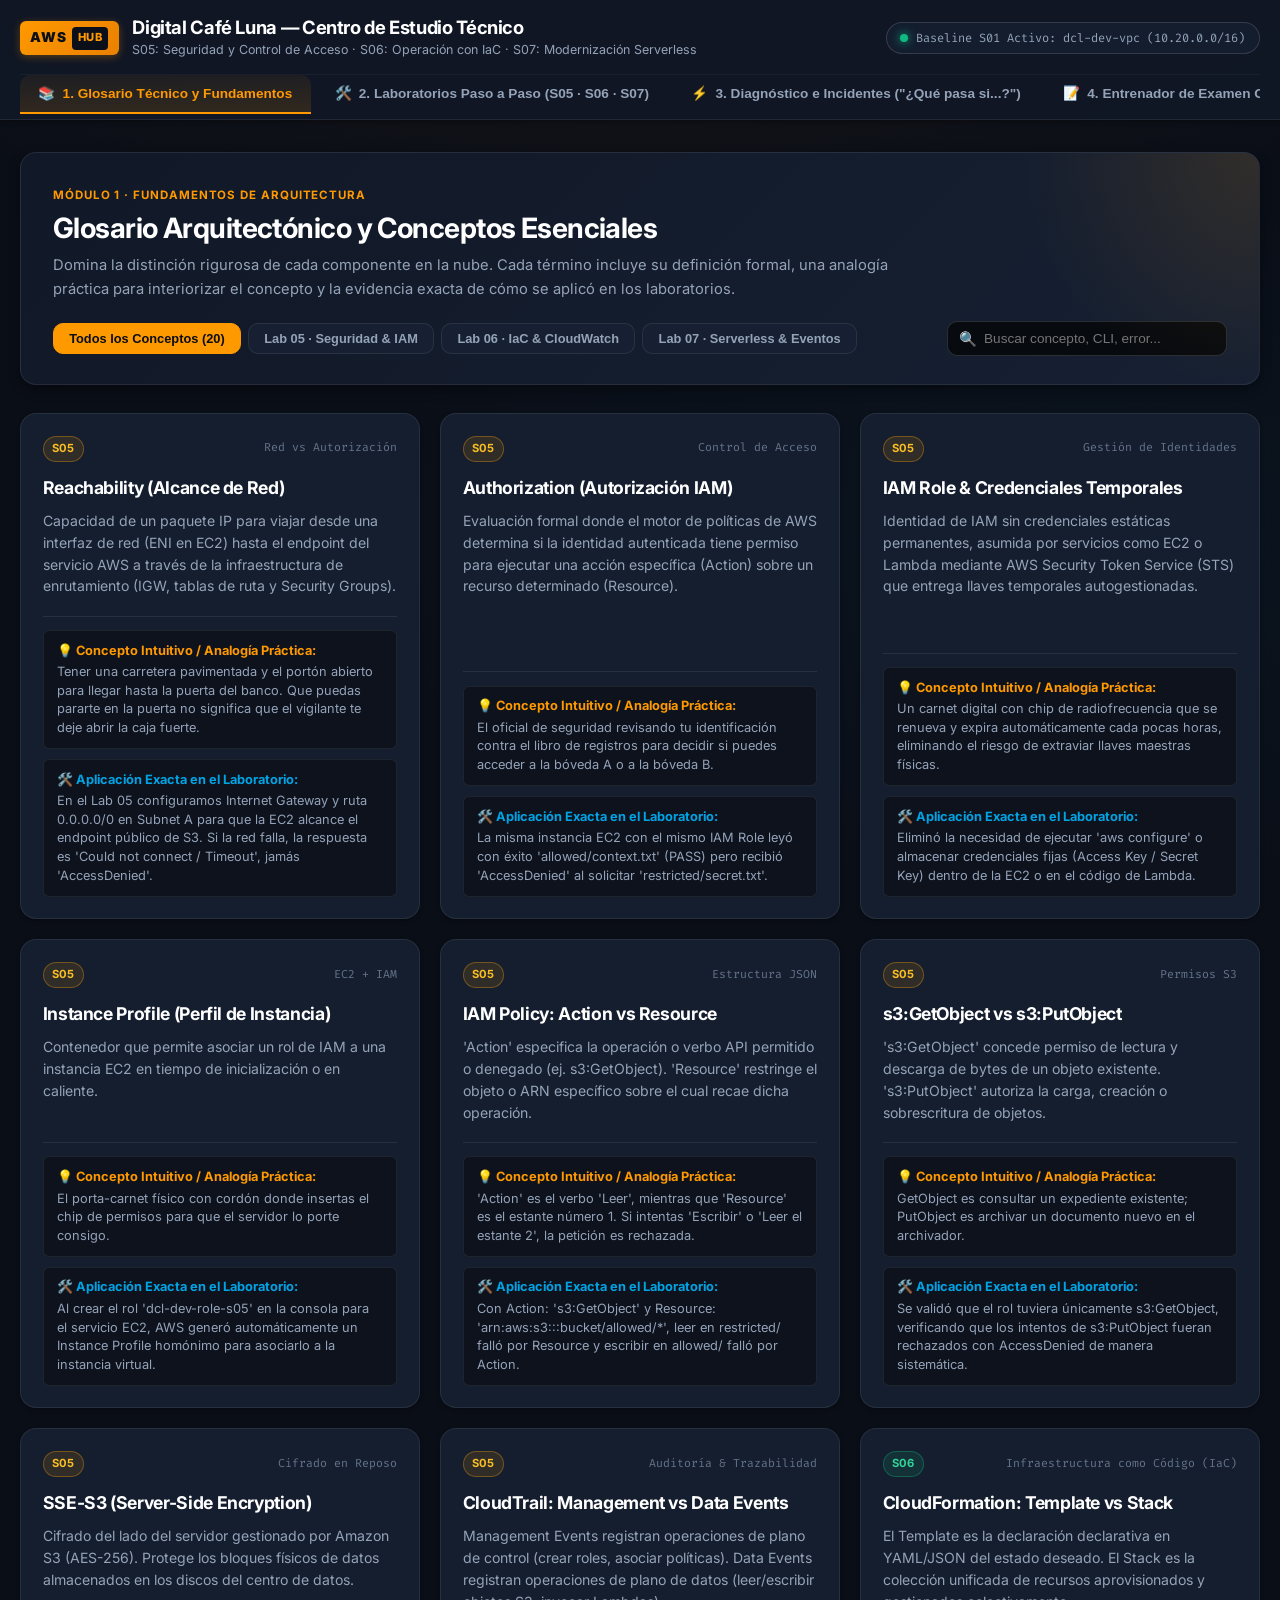
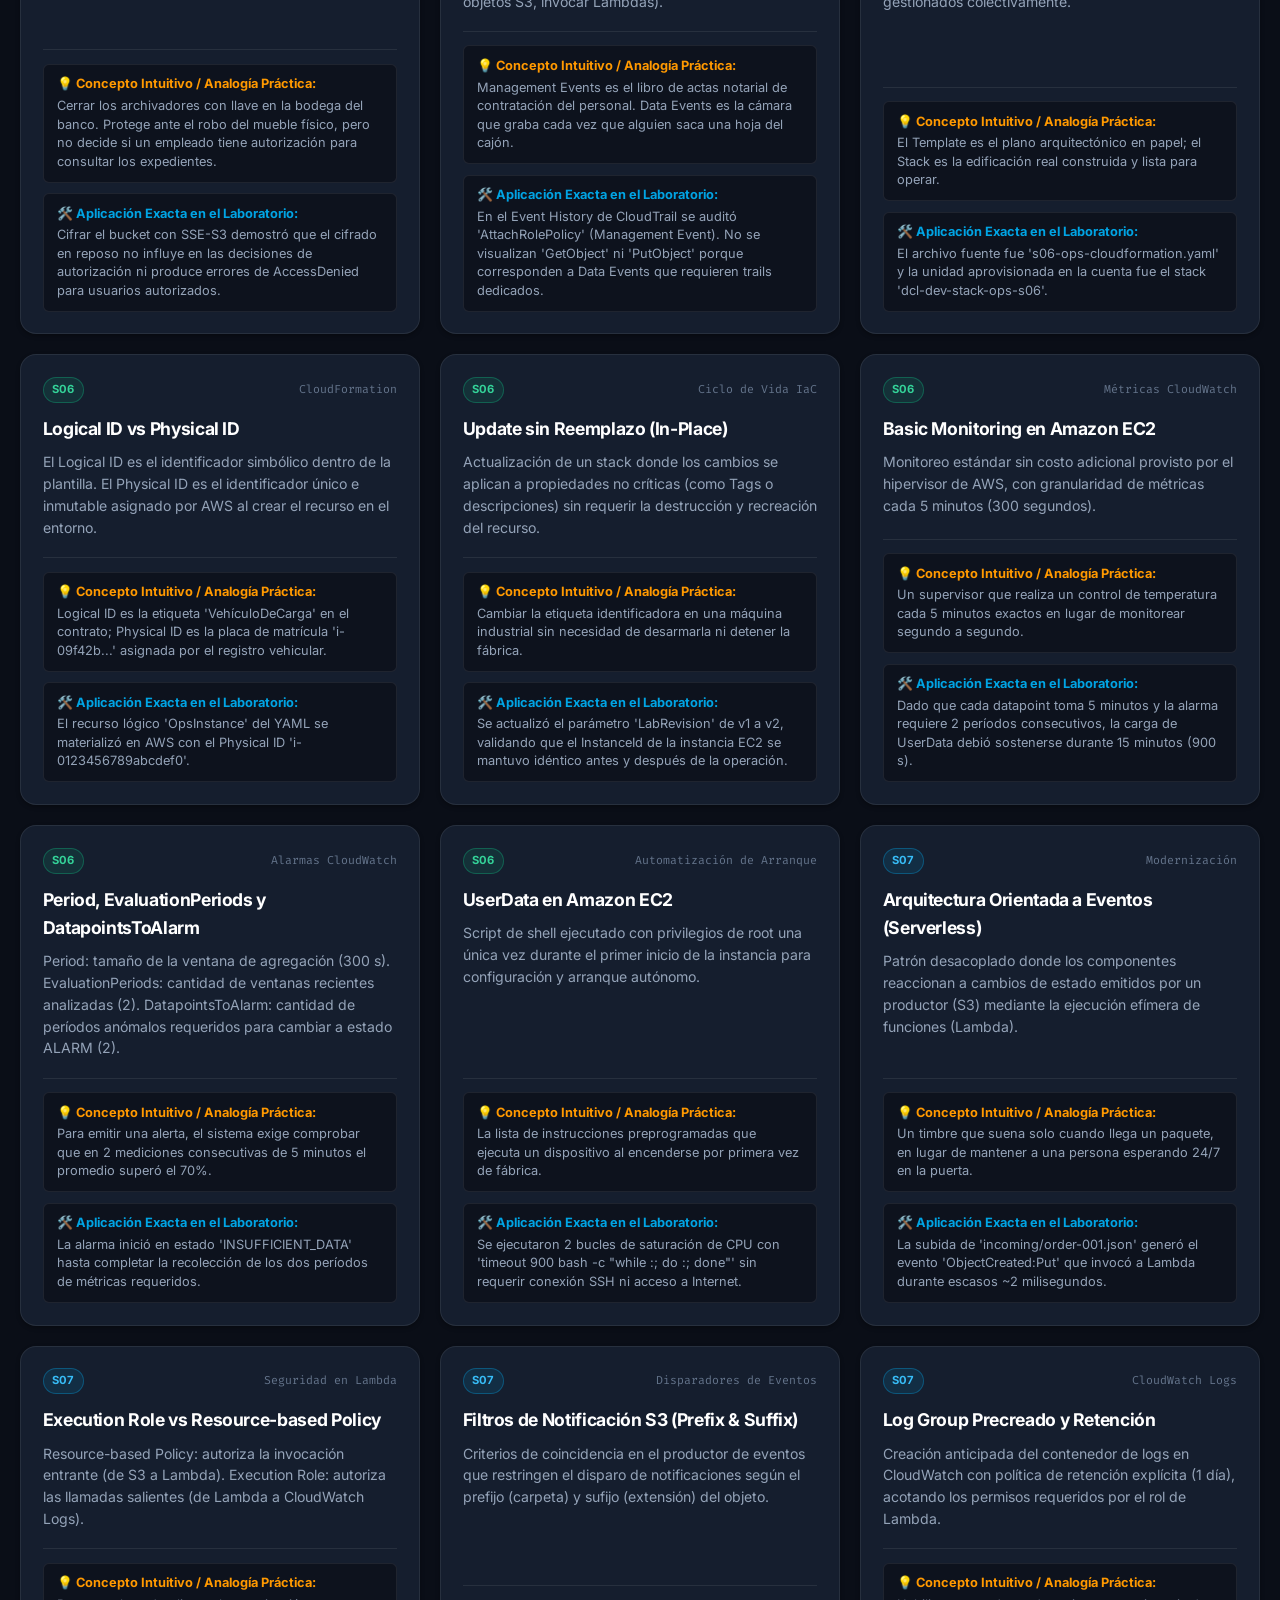
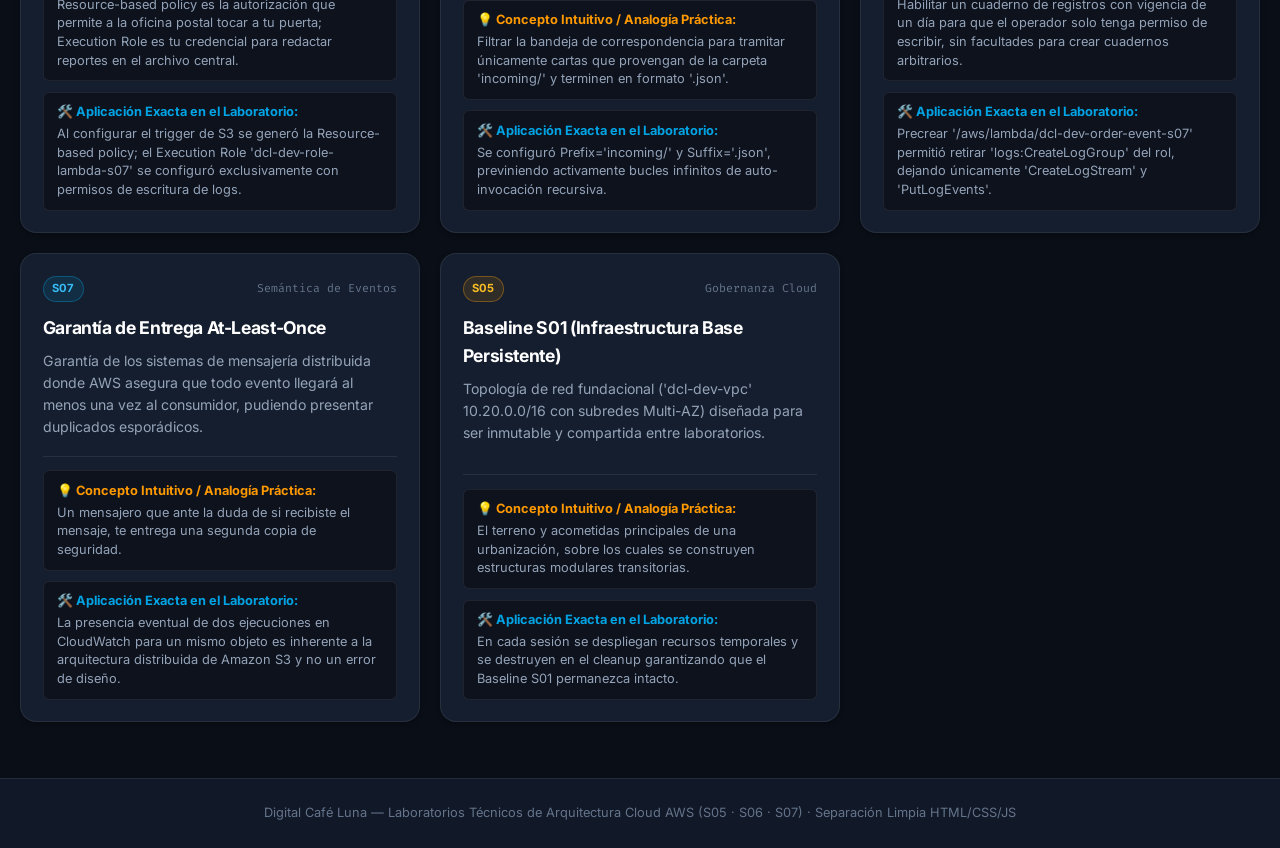
==== gemini-code-1792527632584.html @ 72b81e17 "feat: AWS Cloud Architecture Study Hub (Labs S05, S06, S07)" ====
<!DOCTYPE html>
<html lang="es">
<head>
  <meta charset="UTF-8" />
  <meta name="viewport" content="width=device-width, initial-scale=1.0" />
  <title>AWS Cloud Study Hub | Labs S05 · S06 · S07</title>
  <meta name="description" content="Centro de estudio interactivo y preparador para laboratorios de Arquitectura Cloud en AWS: Seguridad (S05), Automatización IaC (S06) y Modernización Serverless (S07)." />

  <!-- Tipografía Google Fonts -->
  <link rel="preconnect" href="https://fonts.googleapis.com">
  <link rel="preconnect" href="https://fonts.gstatic.com" crossorigin>
  <link href="https://fonts.googleapis.com/css2?family=Fira+Code:wght@400;500;600&family=Inter:wght@300;400;500;600;700;800&display=swap" rel="stylesheet">

  <!-- Hoja de estilos desacoplada (Vanilla CSS) -->
  <link rel="stylesheet" href="styles.css" />
</head>
<body>

  <!-- ENCABEZADO PRINCIPAL ESTILO CONSOLA CLOUD -->
  <header class="site-header" id="site-header">
    <div class="container">
      <div class="header-top">
        <!-- Logotipo y Nombre del Sistema -->
        <div class="brand-wrapper">
          <div class="aws-badge-logo">
            <span>AWS</span>
            <span class="badge-inner">HUB</span>
          </div>
          <div class="brand-info">
            <h1>Digital Café Luna — Centro de Estudio Técnico</h1>
            <p>S05: Seguridad y Control de Acceso · S06: Operación con IaC · S07: Modernización Serverless</p>
          </div>
        </div>

        <!-- Indicador de Entorno de Laboratorio -->
        <div class="header-status-pill">
          <span class="status-dot"></span>
          <span>Baseline S01 Activo: dcl-dev-vpc (10.20.0.0/16)</span>
        </div>
      </div>

      <!-- Barra de Navegación por Módulos -->
      <nav class="site-nav" id="main-nav" aria-label="Navegación principal">
        <button class="nav-tab-btn active" id="tab-glosario" onclick="switchTab('glosario')">
          <span>📚</span> 1. Glosario Técnico y Fundamentos
        </button>
        <button class="nav-tab-btn" id="tab-labs" onclick="switchTab('labs')">
          <span>🛠️</span> 2. Laboratorios Paso a Paso (S05 · S06 · S07)
        </button>
        <button class="nav-tab-btn" id="tab-simulador" onclick="switchTab('simulador')">
          <span>⚡</span> 3. Diagnóstico e Incidentes ("¿Qué pasa si...?")
        </button>
        <button class="nav-tab-btn" id="tab-examen" onclick="switchTab('examen')">
          <span>📝</span> 4. Entrenador de Examen Oficial
        </button>
        <button class="nav-tab-btn" id="tab-sustentacion" onclick="switchTab('sustentacion')">
          <span>🎯</span> 5. Sustentación & Cheat Sheet
        </button>
      </nav>
    </div>
  </header>

  <!-- CONTENEDOR PRINCIPAL DE CONTENIDO -->
  <main class="main-content">
    <div class="container">

      <!-- ==============================================================
           MÓDULO 1: GLOSARIO TÉCNICO Y CONCEPTOS CLAVE
           ============================================================== -->
      <section class="tab-pane active" id="pane-glosario">
        <div class="section-banner">
          <span class="banner-tag">Módulo 1 · Fundamentos de Arquitectura</span>
          <h2>Glosario Arquitectónico y Conceptos Esenciales</h2>
          <p>
            Domina la distinción rigurosa de cada componente en la nube. Cada término incluye su definición formal,
            una analogía práctica para interiorizar el concepto y la evidencia exacta de cómo se aplicó en los laboratorios.
          </p>

          <!-- Filtros y Búsqueda -->
          <div class="glossary-controls">
            <div class="filter-btn-group">
              <button class="filter-pill-btn active" onclick="filterGlossary('all', this)">Todos los Conceptos (20)</button>
              <button class="filter-pill-btn" onclick="filterGlossary('S05', this)">Lab 05 · Seguridad & IAM</button>
              <button class="filter-pill-btn" onclick="filterGlossary('S06', this)">Lab 06 · IaC & CloudWatch</button>
              <button class="filter-pill-btn" onclick="filterGlossary('S07', this)">Lab 07 · Serverless & Eventos</button>
            </div>
            <div class="search-input-wrapper">
              <span class="search-icon">🔍</span>
              <input type="text"
                     id="glossary-search-input"
                     class="search-input"
                     placeholder="Buscar concepto, CLI, error..."
                     oninput="searchGlossary(this.value)" />
            </div>
          </div>
        </div>

        <!-- Cuadrícula Estática de Tarjetas de Glosario -->
        <div class="cards-grid" id="glossary-cards-grid">

          <article class="glossary-card" data-lab="S05">
            <div>
              <div class="card-header-meta">
                <span class="lab-badge s05">S05</span>
                <span class="card-topic-tag">Red vs Autorización</span>
              </div>
              <h3>Reachability (Alcance de Red)</h3>
              <p class="card-def">Capacidad de un paquete IP para viajar desde una interfaz de red (ENI en EC2) hasta el endpoint del servicio AWS a través de la infraestructura de enrutamiento (IGW, tablas de ruta y Security Groups).</p>
            </div>
            <div class="card-callouts">
              <div class="callout-box analogy">
                <strong class="callout-label">💡 Concepto Intuitivo / Analogía Práctica:</strong>
                <span>Tener una carretera pavimentada y el portón abierto para llegar hasta la puerta del banco. Que puedas pararte en la puerta no significa que el vigilante te deje abrir la caja fuerte.</span>
              </div>
              <div class="callout-box lab-use">
                <strong class="callout-label">🛠️ Aplicación Exacta en el Laboratorio:</strong>
                <span>En el Lab 05 configuramos Internet Gateway y ruta 0.0.0.0/0 en Subnet A para que la EC2 alcance el endpoint público de S3. Si la red falla, la respuesta es &#x27;Could not connect / Timeout&#x27;, jamás &#x27;AccessDenied&#x27;.</span>
              </div>
            </div>
          </article>

          <article class="glossary-card" data-lab="S05">
            <div>
              <div class="card-header-meta">
                <span class="lab-badge s05">S05</span>
                <span class="card-topic-tag">Control de Acceso</span>
              </div>
              <h3>Authorization (Autorización IAM)</h3>
              <p class="card-def">Evaluación formal donde el motor de políticas de AWS determina si la identidad autenticada tiene permiso para ejecutar una acción específica (Action) sobre un recurso determinado (Resource).</p>
            </div>
            <div class="card-callouts">
              <div class="callout-box analogy">
                <strong class="callout-label">💡 Concepto Intuitivo / Analogía Práctica:</strong>
                <span>El oficial de seguridad revisando tu identificación contra el libro de registros para decidir si puedes acceder a la bóveda A o a la bóveda B.</span>
              </div>
              <div class="callout-box lab-use">
                <strong class="callout-label">🛠️ Aplicación Exacta en el Laboratorio:</strong>
                <span>La misma instancia EC2 con el mismo IAM Role leyó con éxito &#x27;allowed/context.txt&#x27; (PASS) pero recibió &#x27;AccessDenied&#x27; al solicitar &#x27;restricted/secret.txt&#x27;.</span>
              </div>
            </div>
          </article>

          <article class="glossary-card" data-lab="S05">
            <div>
              <div class="card-header-meta">
                <span class="lab-badge s05">S05</span>
                <span class="card-topic-tag">Gestión de Identidades</span>
              </div>
              <h3>IAM Role &amp; Credenciales Temporales</h3>
              <p class="card-def">Identidad de IAM sin credenciales estáticas permanentes, asumida por servicios como EC2 o Lambda mediante AWS Security Token Service (STS) que entrega llaves temporales autogestionadas.</p>
            </div>
            <div class="card-callouts">
              <div class="callout-box analogy">
                <strong class="callout-label">💡 Concepto Intuitivo / Analogía Práctica:</strong>
                <span>Un carnet digital con chip de radiofrecuencia que se renueva y expira automáticamente cada pocas horas, eliminando el riesgo de extraviar llaves maestras físicas.</span>
              </div>
              <div class="callout-box lab-use">
                <strong class="callout-label">🛠️ Aplicación Exacta en el Laboratorio:</strong>
                <span>Eliminó la necesidad de ejecutar &#x27;aws configure&#x27; o almacenar credenciales fijas (Access Key / Secret Key) dentro de la EC2 o en el código de Lambda.</span>
              </div>
            </div>
          </article>

          <article class="glossary-card" data-lab="S05">
            <div>
              <div class="card-header-meta">
                <span class="lab-badge s05">S05</span>
                <span class="card-topic-tag">EC2 + IAM</span>
              </div>
              <h3>Instance Profile (Perfil de Instancia)</h3>
              <p class="card-def">Contenedor que permite asociar un rol de IAM a una instancia EC2 en tiempo de inicialización o en caliente.</p>
            </div>
            <div class="card-callouts">
              <div class="callout-box analogy">
                <strong class="callout-label">💡 Concepto Intuitivo / Analogía Práctica:</strong>
                <span>El porta-carnet físico con cordón donde insertas el chip de permisos para que el servidor lo porte consigo.</span>
              </div>
              <div class="callout-box lab-use">
                <strong class="callout-label">🛠️ Aplicación Exacta en el Laboratorio:</strong>
                <span>Al crear el rol &#x27;dcl-dev-role-s05&#x27; en la consola para el servicio EC2, AWS generó automáticamente un Instance Profile homónimo para asociarlo a la instancia virtual.</span>
              </div>
            </div>
          </article>

          <article class="glossary-card" data-lab="S05">
            <div>
              <div class="card-header-meta">
                <span class="lab-badge s05">S05</span>
                <span class="card-topic-tag">Estructura JSON</span>
              </div>
              <h3>IAM Policy: Action vs Resource</h3>
              <p class="card-def">&#x27;Action&#x27; especifica la operación o verbo API permitido o denegado (ej. s3:GetObject). &#x27;Resource&#x27; restringe el objeto o ARN específico sobre el cual recae dicha operación.</p>
            </div>
            <div class="card-callouts">
              <div class="callout-box analogy">
                <strong class="callout-label">💡 Concepto Intuitivo / Analogía Práctica:</strong>
                <span>&#x27;Action&#x27; es el verbo &#x27;Leer&#x27;, mientras que &#x27;Resource&#x27; es el estante número 1. Si intentas &#x27;Escribir&#x27; o &#x27;Leer el estante 2&#x27;, la petición es rechazada.</span>
              </div>
              <div class="callout-box lab-use">
                <strong class="callout-label">🛠️ Aplicación Exacta en el Laboratorio:</strong>
                <span>Con Action: &#x27;s3:GetObject&#x27; y Resource: &#x27;arn:aws:s3:::bucket/allowed/*&#x27;, leer en restricted/ falló por Resource y escribir en allowed/ falló por Action.</span>
              </div>
            </div>
          </article>

          <article class="glossary-card" data-lab="S05">
            <div>
              <div class="card-header-meta">
                <span class="lab-badge s05">S05</span>
                <span class="card-topic-tag">Permisos S3</span>
              </div>
              <h3>s3:GetObject vs s3:PutObject</h3>
              <p class="card-def">&#x27;s3:GetObject&#x27; concede permiso de lectura y descarga de bytes de un objeto existente. &#x27;s3:PutObject&#x27; autoriza la carga, creación o sobrescritura de objetos.</p>
            </div>
            <div class="card-callouts">
              <div class="callout-box analogy">
                <strong class="callout-label">💡 Concepto Intuitivo / Analogía Práctica:</strong>
                <span>GetObject es consultar un expediente existente; PutObject es archivar un documento nuevo en el archivador.</span>
              </div>
              <div class="callout-box lab-use">
                <strong class="callout-label">🛠️ Aplicación Exacta en el Laboratorio:</strong>
                <span>Se validó que el rol tuviera únicamente s3:GetObject, verificando que los intentos de s3:PutObject fueran rechazados con AccessDenied de manera sistemática.</span>
              </div>
            </div>
          </article>

          <article class="glossary-card" data-lab="S05">
            <div>
              <div class="card-header-meta">
                <span class="lab-badge s05">S05</span>
                <span class="card-topic-tag">Cifrado en Reposo</span>
              </div>
              <h3>SSE-S3 (Server-Side Encryption)</h3>
              <p class="card-def">Cifrado del lado del servidor gestionado por Amazon S3 (AES-256). Protege los bloques físicos de datos almacenados en los discos del centro de datos.</p>
            </div>
            <div class="card-callouts">
              <div class="callout-box analogy">
                <strong class="callout-label">💡 Concepto Intuitivo / Analogía Práctica:</strong>
                <span>Cerrar los archivadores con llave en la bodega del banco. Protege ante el robo del mueble físico, pero no decide si un empleado tiene autorización para consultar los expedientes.</span>
              </div>
              <div class="callout-box lab-use">
                <strong class="callout-label">🛠️ Aplicación Exacta en el Laboratorio:</strong>
                <span>Cifrar el bucket con SSE-S3 demostró que el cifrado en reposo no influye en las decisiones de autorización ni produce errores de AccessDenied para usuarios autorizados.</span>
              </div>
            </div>
          </article>

          <article class="glossary-card" data-lab="S05">
            <div>
              <div class="card-header-meta">
                <span class="lab-badge s05">S05</span>
                <span class="card-topic-tag">Auditoría &amp; Trazabilidad</span>
              </div>
              <h3>CloudTrail: Management vs Data Events</h3>
              <p class="card-def">Management Events registran operaciones de plano de control (crear roles, asociar políticas). Data Events registran operaciones de plano de datos (leer/escribir objetos S3, invocar Lambdas).</p>
            </div>
            <div class="card-callouts">
              <div class="callout-box analogy">
                <strong class="callout-label">💡 Concepto Intuitivo / Analogía Práctica:</strong>
                <span>Management Events es el libro de actas notarial de contratación del personal. Data Events es la cámara que graba cada vez que alguien saca una hoja del cajón.</span>
              </div>
              <div class="callout-box lab-use">
                <strong class="callout-label">🛠️ Aplicación Exacta en el Laboratorio:</strong>
                <span>En el Event History de CloudTrail se auditó &#x27;AttachRolePolicy&#x27; (Management Event). No se visualizan &#x27;GetObject&#x27; ni &#x27;PutObject&#x27; porque corresponden a Data Events que requieren trails dedicados.</span>
              </div>
            </div>
          </article>

          <article class="glossary-card" data-lab="S06">
            <div>
              <div class="card-header-meta">
                <span class="lab-badge s06">S06</span>
                <span class="card-topic-tag">Infraestructura como Código (IaC)</span>
              </div>
              <h3>CloudFormation: Template vs Stack</h3>
              <p class="card-def">El Template es la declaración declarativa en YAML/JSON del estado deseado. El Stack es la colección unificada de recursos aprovisionados y gestionados colectivamente.</p>
            </div>
            <div class="card-callouts">
              <div class="callout-box analogy">
                <strong class="callout-label">💡 Concepto Intuitivo / Analogía Práctica:</strong>
                <span>El Template es el plano arquitectónico en papel; el Stack es la edificación real construida y lista para operar.</span>
              </div>
              <div class="callout-box lab-use">
                <strong class="callout-label">🛠️ Aplicación Exacta en el Laboratorio:</strong>
                <span>El archivo fuente fue &#x27;s06-ops-cloudformation.yaml&#x27; y la unidad aprovisionada en la cuenta fue el stack &#x27;dcl-dev-stack-ops-s06&#x27;.</span>
              </div>
            </div>
          </article>

          <article class="glossary-card" data-lab="S06">
            <div>
              <div class="card-header-meta">
                <span class="lab-badge s06">S06</span>
                <span class="card-topic-tag">CloudFormation</span>
              </div>
              <h3>Logical ID vs Physical ID</h3>
              <p class="card-def">El Logical ID es el identificador simbólico dentro de la plantilla. El Physical ID es el identificador único e inmutable asignado por AWS al crear el recurso en el entorno.</p>
            </div>
            <div class="card-callouts">
              <div class="callout-box analogy">
                <strong class="callout-label">💡 Concepto Intuitivo / Analogía Práctica:</strong>
                <span>Logical ID es la etiqueta &#x27;VehículoDeCarga&#x27; en el contrato; Physical ID es la placa de matrícula &#x27;i-09f42b...&#x27; asignada por el registro vehicular.</span>
              </div>
              <div class="callout-box lab-use">
                <strong class="callout-label">🛠️ Aplicación Exacta en el Laboratorio:</strong>
                <span>El recurso lógico &#x27;OpsInstance&#x27; del YAML se materializó en AWS con el Physical ID &#x27;i-0123456789abcdef0&#x27;.</span>
              </div>
            </div>
          </article>

          <article class="glossary-card" data-lab="S06">
            <div>
              <div class="card-header-meta">
                <span class="lab-badge s06">S06</span>
                <span class="card-topic-tag">Ciclo de Vida IaC</span>
              </div>
              <h3>Update sin Reemplazo (In-Place)</h3>
              <p class="card-def">Actualización de un stack donde los cambios se aplican a propiedades no críticas (como Tags o descripciones) sin requerir la destrucción y recreación del recurso.</p>
            </div>
            <div class="card-callouts">
              <div class="callout-box analogy">
                <strong class="callout-label">💡 Concepto Intuitivo / Analogía Práctica:</strong>
                <span>Cambiar la etiqueta identificadora en una máquina industrial sin necesidad de desarmarla ni detener la fábrica.</span>
              </div>
              <div class="callout-box lab-use">
                <strong class="callout-label">🛠️ Aplicación Exacta en el Laboratorio:</strong>
                <span>Se actualizó el parámetro &#x27;LabRevision&#x27; de v1 a v2, validando que el InstanceId de la instancia EC2 se mantuvo idéntico antes y después de la operación.</span>
              </div>
            </div>
          </article>

          <article class="glossary-card" data-lab="S06">
            <div>
              <div class="card-header-meta">
                <span class="lab-badge s06">S06</span>
                <span class="card-topic-tag">Métricas CloudWatch</span>
              </div>
              <h3>Basic Monitoring en Amazon EC2</h3>
              <p class="card-def">Monitoreo estándar sin costo adicional provisto por el hipervisor de AWS, con granularidad de métricas cada 5 minutos (300 segundos).</p>
            </div>
            <div class="card-callouts">
              <div class="callout-box analogy">
                <strong class="callout-label">💡 Concepto Intuitivo / Analogía Práctica:</strong>
                <span>Un supervisor que realiza un control de temperatura cada 5 minutos exactos en lugar de monitorear segundo a segundo.</span>
              </div>
              <div class="callout-box lab-use">
                <strong class="callout-label">🛠️ Aplicación Exacta en el Laboratorio:</strong>
                <span>Dado que cada datapoint toma 5 minutos y la alarma requiere 2 períodos consecutivos, la carga de UserData debió sostenerse durante 15 minutos (900 s).</span>
              </div>
            </div>
          </article>

          <article class="glossary-card" data-lab="S06">
            <div>
              <div class="card-header-meta">
                <span class="lab-badge s06">S06</span>
                <span class="card-topic-tag">Alarmas CloudWatch</span>
              </div>
              <h3>Period, EvaluationPeriods y DatapointsToAlarm</h3>
              <p class="card-def">Period: tamaño de la ventana de agregación (300 s). EvaluationPeriods: cantidad de ventanas recientes analizadas (2). DatapointsToAlarm: cantidad de períodos anómalos requeridos para cambiar a estado ALARM (2).</p>
            </div>
            <div class="card-callouts">
              <div class="callout-box analogy">
                <strong class="callout-label">💡 Concepto Intuitivo / Analogía Práctica:</strong>
                <span>Para emitir una alerta, el sistema exige comprobar que en 2 mediciones consecutivas de 5 minutos el promedio superó el 70%.</span>
              </div>
              <div class="callout-box lab-use">
                <strong class="callout-label">🛠️ Aplicación Exacta en el Laboratorio:</strong>
                <span>La alarma inició en estado &#x27;INSUFFICIENT_DATA&#x27; hasta completar la recolección de los dos períodos de métricas requeridos.</span>
              </div>
            </div>
          </article>

          <article class="glossary-card" data-lab="S06">
            <div>
              <div class="card-header-meta">
                <span class="lab-badge s06">S06</span>
                <span class="card-topic-tag">Automatización de Arranque</span>
              </div>
              <h3>UserData en Amazon EC2</h3>
              <p class="card-def">Script de shell ejecutado con privilegios de root una única vez durante el primer inicio de la instancia para configuración y arranque autónomo.</p>
            </div>
            <div class="card-callouts">
              <div class="callout-box analogy">
                <strong class="callout-label">💡 Concepto Intuitivo / Analogía Práctica:</strong>
                <span>La lista de instrucciones preprogramadas que ejecuta un dispositivo al encenderse por primera vez de fábrica.</span>
              </div>
              <div class="callout-box lab-use">
                <strong class="callout-label">🛠️ Aplicación Exacta en el Laboratorio:</strong>
                <span>Se ejecutaron 2 bucles de saturación de CPU con &#x27;timeout 900 bash -c &quot;while :; do :; done&quot;&#x27; sin requerir conexión SSH ni acceso a Internet.</span>
              </div>
            </div>
          </article>

          <article class="glossary-card" data-lab="S07">
            <div>
              <div class="card-header-meta">
                <span class="lab-badge s07">S07</span>
                <span class="card-topic-tag">Modernización</span>
              </div>
              <h3>Arquitectura Orientada a Eventos (Serverless)</h3>
              <p class="card-def">Patrón desacoplado donde los componentes reaccionan a cambios de estado emitidos por un productor (S3) mediante la ejecución efímera de funciones (Lambda).</p>
            </div>
            <div class="card-callouts">
              <div class="callout-box analogy">
                <strong class="callout-label">💡 Concepto Intuitivo / Analogía Práctica:</strong>
                <span>Un timbre que suena solo cuando llega un paquete, en lugar de mantener a una persona esperando 24/7 en la puerta.</span>
              </div>
              <div class="callout-box lab-use">
                <strong class="callout-label">🛠️ Aplicación Exacta en el Laboratorio:</strong>
                <span>La subida de &#x27;incoming/order-001.json&#x27; generó el evento &#x27;ObjectCreated:Put&#x27; que invocó a Lambda durante escasos ~2 milisegundos.</span>
              </div>
            </div>
          </article>

          <article class="glossary-card" data-lab="S07">
            <div>
              <div class="card-header-meta">
                <span class="lab-badge s07">S07</span>
                <span class="card-topic-tag">Seguridad en Lambda</span>
              </div>
              <h3>Execution Role vs Resource-based Policy</h3>
              <p class="card-def">Resource-based Policy: autoriza la invocación entrante (de S3 a Lambda). Execution Role: autoriza las llamadas salientes (de Lambda a CloudWatch Logs).</p>
            </div>
            <div class="card-callouts">
              <div class="callout-box analogy">
                <strong class="callout-label">💡 Concepto Intuitivo / Analogía Práctica:</strong>
                <span>Resource-based policy es la autorización que permite a la oficina postal tocar a tu puerta; Execution Role es tu credencial para redactar reportes en el archivo central.</span>
              </div>
              <div class="callout-box lab-use">
                <strong class="callout-label">🛠️ Aplicación Exacta en el Laboratorio:</strong>
                <span>Al configurar el trigger de S3 se generó la Resource-based policy; el Execution Role &#x27;dcl-dev-role-lambda-s07&#x27; se configuró exclusivamente con permisos de escritura de logs.</span>
              </div>
            </div>
          </article>

          <article class="glossary-card" data-lab="S07">
            <div>
              <div class="card-header-meta">
                <span class="lab-badge s07">S07</span>
                <span class="card-topic-tag">Disparadores de Eventos</span>
              </div>
              <h3>Filtros de Notificación S3 (Prefix &amp; Suffix)</h3>
              <p class="card-def">Criterios de coincidencia en el productor de eventos que restringen el disparo de notificaciones según el prefijo (carpeta) y sufijo (extensión) del objeto.</p>
            </div>
            <div class="card-callouts">
              <div class="callout-box analogy">
                <strong class="callout-label">💡 Concepto Intuitivo / Analogía Práctica:</strong>
                <span>Filtrar la bandeja de correspondencia para tramitar únicamente cartas que provengan de la carpeta &#x27;incoming/&#x27; y terminen en formato &#x27;.json&#x27;.</span>
              </div>
              <div class="callout-box lab-use">
                <strong class="callout-label">🛠️ Aplicación Exacta en el Laboratorio:</strong>
                <span>Se configuró Prefix=&#x27;incoming/&#x27; y Suffix=&#x27;.json&#x27;, previniendo activamente bucles infinitos de auto-invocación recursiva.</span>
              </div>
            </div>
          </article>

          <article class="glossary-card" data-lab="S07">
            <div>
              <div class="card-header-meta">
                <span class="lab-badge s07">S07</span>
                <span class="card-topic-tag">CloudWatch Logs</span>
              </div>
              <h3>Log Group Precreado y Retención</h3>
              <p class="card-def">Creación anticipada del contenedor de logs en CloudWatch con política de retención explícita (1 día), acotando los permisos requeridos por el rol de Lambda.</p>
            </div>
            <div class="card-callouts">
              <div class="callout-box analogy">
                <strong class="callout-label">💡 Concepto Intuitivo / Analogía Práctica:</strong>
                <span>Habilitar un cuaderno de registros con vigencia de un día para que el operador solo tenga permiso de escribir, sin facultades para crear cuadernos arbitrarios.</span>
              </div>
              <div class="callout-box lab-use">
                <strong class="callout-label">🛠️ Aplicación Exacta en el Laboratorio:</strong>
                <span>Precrear &#x27;/aws/lambda/dcl-dev-order-event-s07&#x27; permitió retirar &#x27;logs:CreateLogGroup&#x27; del rol, dejando únicamente &#x27;CreateLogStream&#x27; y &#x27;PutLogEvents&#x27;.</span>
              </div>
            </div>
          </article>

          <article class="glossary-card" data-lab="S07">
            <div>
              <div class="card-header-meta">
                <span class="lab-badge s07">S07</span>
                <span class="card-topic-tag">Semántica de Eventos</span>
              </div>
              <h3>Garantía de Entrega At-Least-Once</h3>
              <p class="card-def">Garantía de los sistemas de mensajería distribuida donde AWS asegura que todo evento llegará al menos una vez al consumidor, pudiendo presentar duplicados esporádicos.</p>
            </div>
            <div class="card-callouts">
              <div class="callout-box analogy">
                <strong class="callout-label">💡 Concepto Intuitivo / Analogía Práctica:</strong>
                <span>Un mensajero que ante la duda de si recibiste el mensaje, te entrega una segunda copia de seguridad.</span>
              </div>
              <div class="callout-box lab-use">
                <strong class="callout-label">🛠️ Aplicación Exacta en el Laboratorio:</strong>
                <span>La presencia eventual de dos ejecuciones en CloudWatch para un mismo objeto es inherente a la arquitectura distribuida de Amazon S3 y no un error de diseño.</span>
              </div>
            </div>
          </article>

          <article class="glossary-card" data-lab="S05">
            <div>
              <div class="card-header-meta">
                <span class="lab-badge s05">S05</span>
                <span class="card-topic-tag">Gobernanza Cloud</span>
              </div>
              <h3>Baseline S01 (Infraestructura Base Persistente)</h3>
              <p class="card-def">Topología de red fundacional (&#x27;dcl-dev-vpc&#x27; 10.20.0.0/16 con subredes Multi-AZ) diseñada para ser inmutable y compartida entre laboratorios.</p>
            </div>
            <div class="card-callouts">
              <div class="callout-box analogy">
                <strong class="callout-label">💡 Concepto Intuitivo / Analogía Práctica:</strong>
                <span>El terreno y acometidas principales de una urbanización, sobre los cuales se construyen estructuras modulares transitorias.</span>
              </div>
              <div class="callout-box lab-use">
                <strong class="callout-label">🛠️ Aplicación Exacta en el Laboratorio:</strong>
                <span>En cada sesión se despliegan recursos temporales y se destruyen en el cleanup garantizando que el Baseline S01 permanezca intacto.</span>
              </div>
            </div>
          </article>
        </div>
      </section>

      <!-- ==============================================================
           MÓDULO 2: LABORATORIOS PASO A PASO (S05, S06, S07)
           ============================================================== -->
      <section class="tab-pane" id="pane-labs">
        <!-- Selector Superior de Laboratorio -->
        <div class="lab-selector-toolbar">
          <div class="lab-tabs-list">
            <button class="lab-choice-btn active" id="btn-lab5" onclick="selectLab('lab5')">
              <span>🛡️</span> Lab 05: Seguridad y Gobernanza
            </button>
            <button class="lab-choice-btn" id="btn-lab6" onclick="selectLab('lab6')">
              <span>⚙️</span> Lab 06: Operación con CloudFormation
            </button>
            <button class="lab-choice-btn" id="btn-lab7" onclick="selectLab('lab7')">
              <span>⚡</span> Lab 07: Modernización Serverless
            </button>
          </div>
          <span style="font-size: 0.8rem; color: var(--text-muted); font-family: var(--font-mono);">
            💡 Haz clic en cualquier paso para desplegar comandos, justificación y trampas de examen
          </span>
        </div>

        <!-- Contenedor Estático de los 3 Laboratorios -->
        <div id="lab-content-workspace">

        <!-- PANE PARA LAB5 -->
        <div id="lab-view-lab5" class="lab-view-pane" style="display: block;">
          <!-- Resumen y Metadatos Oficiales -->
          <div class="lab-overview-card">
            <div style="display: flex; align-items: center; justify-content: space-between; margin-bottom: 0.5rem; flex-wrap: wrap; gap: 0.5rem;">
              <span class="lab-badge s05">Semana 5 · Cuenta AWS estándar · us-east-1</span>
              <span style="font-size: 0.8rem; color: var(--text-muted); font-family: var(--font-mono);">80–90 min · Equipos de 4 · Carácter formativo con evidencia</span>
            </div>
            <h2>Laboratorio Evolutivo 05: Seguridad y Gobernanza de Digital Café Luna en AWS</h2>
            <p class="lab-goal-text"><strong>1. Propósito y Resultado:</strong> Demostrar que reachability no implica authorization: una misma instancia, con el mismo IAM Role y la misma conectividad, puede obtener un objeto y recibir AccessDenied sobre otro cuando la policy cambia el alcance de la autorización.</p>
            <p class="lab-goal-text" style="margin-top: 0.4rem; color: #cbd5e1;">Al finalizar, el equipo habrá usado credenciales temporales entregadas mediante un IAM Role para EC2, habrá demostrado un GetObject permitido, dos denegaciones controladas por Action/Resource, habrá verificado cifrado SSE-S3 y habrá localizado un management event pertinente en CloudTrail Event history.</p>

            <!-- Flujo Visual de Arquitectura -->
            <div class="arch-flow-wrapper">
              <div class="arch-flow-title">Cadena de Componentes de la Arquitectura del Laboratorio:</div>
              <div class="arch-nodes-grid">
                
              <div class="arch-node">
                <div class="node-icon">🌐</div>
                <div class="node-name">Baseline S01</div>
                <div class="node-sub">dcl-dev-vpc (10.20.0.0/16)</div>
              </div>

              <div class="arch-node">
                <div class="node-icon">🖥️</div>
                <div class="node-name">EC2 Temporal</div>
                <div class="node-sub">Subnet A (t3.micro + EIC)</div>
              </div>

              <div class="arch-node">
                <div class="node-icon">🪪</div>
                <div class="node-name">IAM Role</div>
                <div class="node-sub">dcl-dev-role-s05 (IMDS)</div>
              </div>

              <div class="arch-node">
                <div class="node-icon">📜</div>
                <div class="node-name">Policy Acotada</div>
                <div class="node-sub">s3:GetObject en allowed/*</div>
              </div>

              <div class="arch-node">
                <div class="node-icon">🪣</div>
                <div class="node-name">Bucket S3 (SSE-S3)</div>
                <div class="node-sub">Privado (BPA Activo)</div>
              </div>

              <div class="arch-node">
                <div class="node-icon">🕵️</div>
                <div class="node-name">CloudTrail</div>
                <div class="node-sub">AttachRolePolicy en Event History</div>
              </div>
              </div>
            </div>
          </div>

          <!-- Glosario Específico de este Laboratorio -->
          <details class="lab-glossary-section" open>
            <summary class="lab-glossary-header" style="cursor: pointer; list-style: none;">
              <div style="display: flex; align-items: center; gap: 0.65rem;">
                <span style="font-size: 1.1rem;">📖</span>
                <h4 style="font-size: 1.05rem; font-weight: 700;">Glosario Técnico de este Laboratorio (S05)</h4>
                <span class="lab-badge s05">9 Términos Clave</span>
              </div>
              <div class="step-toggle-icon">▼</div>
            </summary>
            <div class="lab-glossary-body" style="margin-top: 0.75rem;">
              <p style="font-size: 0.82rem; color: var(--text-muted); margin-bottom: 0.75rem;">
                Conceptos arquitectónicos evaluados estrictamente en esta práctica. Consulta su significado formal y aplicación directa.
              </p>
              <div class="lab-glossary-grid">
                
              <div class="lab-glossary-item">
                <h5>Reachability (Alcance de Red)</h5>
                <p><strong>Definición:</strong> Capacidad de un paquete IP para viajar desde una interfaz de red (ENI en EC2) hasta el endpoint del servicio AWS a través de la infraestructura de enrutamiento (IGW, tablas de ruta y Security Groups).</p>
                <p style="margin-top: 0.35rem; color: #fde68a;"><strong>💡 Analogía:</strong> Tener una carretera pavimentada y el portón abierto para llegar hasta la puerta del banco. Que puedas pararte en la puerta no significa que el vigilante te deje abrir la caja fuerte.</p>
                <p style="margin-top: 0.35rem; color: #bae6fd;"><strong>🛠️ En este Lab:</strong> En el Lab 05 configuramos Internet Gateway y ruta 0.0.0.0/0 en Subnet A para que la EC2 alcance el endpoint público de S3. Si la red falla, la respuesta es &#x27;Could not connect / Timeout&#x27;, jamás &#x27;AccessDenied&#x27;.</p>
              </div>

              <div class="lab-glossary-item">
                <h5>Authorization (Autorización IAM)</h5>
                <p><strong>Definición:</strong> Evaluación formal donde el motor de políticas de AWS determina si la identidad autenticada tiene permiso para ejecutar una acción específica (Action) sobre un recurso determinado (Resource).</p>
                <p style="margin-top: 0.35rem; color: #fde68a;"><strong>💡 Analogía:</strong> El oficial de seguridad revisando tu identificación contra el libro de registros para decidir si puedes acceder a la bóveda A o a la bóveda B.</p>
                <p style="margin-top: 0.35rem; color: #bae6fd;"><strong>🛠️ En este Lab:</strong> La misma instancia EC2 con el mismo IAM Role leyó con éxito &#x27;allowed/context.txt&#x27; (PASS) pero recibió &#x27;AccessDenied&#x27; al solicitar &#x27;restricted/secret.txt&#x27;.</p>
              </div>

              <div class="lab-glossary-item">
                <h5>IAM Role &amp; Credenciales Temporales</h5>
                <p><strong>Definición:</strong> Identidad de IAM sin credenciales estáticas permanentes, asumida por servicios como EC2 o Lambda mediante AWS Security Token Service (STS) que entrega llaves temporales autogestionadas.</p>
                <p style="margin-top: 0.35rem; color: #fde68a;"><strong>💡 Analogía:</strong> Un carnet digital con chip de radiofrecuencia que se renueva y expira automáticamente cada pocas horas, eliminando el riesgo de extraviar llaves maestras físicas.</p>
                <p style="margin-top: 0.35rem; color: #bae6fd;"><strong>🛠️ En este Lab:</strong> Eliminó la necesidad de ejecutar &#x27;aws configure&#x27; o almacenar credenciales fijas (Access Key / Secret Key) dentro de la EC2 o en el código de Lambda.</p>
              </div>

              <div class="lab-glossary-item">
                <h5>Instance Profile (Perfil de Instancia)</h5>
                <p><strong>Definición:</strong> Contenedor que permite asociar un rol de IAM a una instancia EC2 en tiempo de inicialización o en caliente.</p>
                <p style="margin-top: 0.35rem; color: #fde68a;"><strong>💡 Analogía:</strong> El porta-carnet físico con cordón donde insertas el chip de permisos para que el servidor lo porte consigo.</p>
                <p style="margin-top: 0.35rem; color: #bae6fd;"><strong>🛠️ En este Lab:</strong> Al crear el rol &#x27;dcl-dev-role-s05&#x27; en la consola para el servicio EC2, AWS generó automáticamente un Instance Profile homónimo para asociarlo a la instancia virtual.</p>
              </div>

              <div class="lab-glossary-item">
                <h5>IAM Policy: Action vs Resource</h5>
                <p><strong>Definición:</strong> &#x27;Action&#x27; especifica la operación o verbo API permitido o denegado (ej. s3:GetObject). &#x27;Resource&#x27; restringe el objeto o ARN específico sobre el cual recae dicha operación.</p>
                <p style="margin-top: 0.35rem; color: #fde68a;"><strong>💡 Analogía:</strong> &#x27;Action&#x27; es el verbo &#x27;Leer&#x27;, mientras que &#x27;Resource&#x27; es el estante número 1. Si intentas &#x27;Escribir&#x27; o &#x27;Leer el estante 2&#x27;, la petición es rechazada.</p>
                <p style="margin-top: 0.35rem; color: #bae6fd;"><strong>🛠️ En este Lab:</strong> Con Action: &#x27;s3:GetObject&#x27; y Resource: &#x27;arn:aws:s3:::bucket/allowed/*&#x27;, leer en restricted/ falló por Resource y escribir en allowed/ falló por Action.</p>
              </div>

              <div class="lab-glossary-item">
                <h5>s3:GetObject vs s3:PutObject</h5>
                <p><strong>Definición:</strong> &#x27;s3:GetObject&#x27; concede permiso de lectura y descarga de bytes de un objeto existente. &#x27;s3:PutObject&#x27; autoriza la carga, creación o sobrescritura de objetos.</p>
                <p style="margin-top: 0.35rem; color: #fde68a;"><strong>💡 Analogía:</strong> GetObject es consultar un expediente existente; PutObject es archivar un documento nuevo en el archivador.</p>
                <p style="margin-top: 0.35rem; color: #bae6fd;"><strong>🛠️ En este Lab:</strong> Se validó que el rol tuviera únicamente s3:GetObject, verificando que los intentos de s3:PutObject fueran rechazados con AccessDenied de manera sistemática.</p>
              </div>

              <div class="lab-glossary-item">
                <h5>SSE-S3 (Server-Side Encryption)</h5>
                <p><strong>Definición:</strong> Cifrado del lado del servidor gestionado por Amazon S3 (AES-256). Protege los bloques físicos de datos almacenados en los discos del centro de datos.</p>
                <p style="margin-top: 0.35rem; color: #fde68a;"><strong>💡 Analogía:</strong> Cerrar los archivadores con llave en la bodega del banco. Protege ante el robo del mueble físico, pero no decide si un empleado tiene autorización para consultar los expedientes.</p>
                <p style="margin-top: 0.35rem; color: #bae6fd;"><strong>🛠️ En este Lab:</strong> Cifrar el bucket con SSE-S3 demostró que el cifrado en reposo no influye en las decisiones de autorización ni produce errores de AccessDenied para usuarios autorizados.</p>
              </div>

              <div class="lab-glossary-item">
                <h5>CloudTrail: Management vs Data Events</h5>
                <p><strong>Definición:</strong> Management Events registran operaciones de plano de control (crear roles, asociar políticas). Data Events registran operaciones de plano de datos (leer/escribir objetos S3, invocar Lambdas).</p>
                <p style="margin-top: 0.35rem; color: #fde68a;"><strong>💡 Analogía:</strong> Management Events es el libro de actas notarial de contratación del personal. Data Events es la cámara que graba cada vez que alguien saca una hoja del cajón.</p>
                <p style="margin-top: 0.35rem; color: #bae6fd;"><strong>🛠️ En este Lab:</strong> En el Event History de CloudTrail se auditó &#x27;AttachRolePolicy&#x27; (Management Event). No se visualizan &#x27;GetObject&#x27; ni &#x27;PutObject&#x27; porque corresponden a Data Events que requieren trails dedicados.</p>
              </div>

              <div class="lab-glossary-item">
                <h5>Baseline S01 (Infraestructura Base Persistente)</h5>
                <p><strong>Definición:</strong> Topología de red fundacional (&#x27;dcl-dev-vpc&#x27; 10.20.0.0/16 con subredes Multi-AZ) diseñada para ser inmutable y compartida entre laboratorios.</p>
                <p style="margin-top: 0.35rem; color: #fde68a;"><strong>💡 Analogía:</strong> El terreno y acometidas principales de una urbanización, sobre los cuales se construyen estructuras modulares transitorias.</p>
                <p style="margin-top: 0.35rem; color: #bae6fd;"><strong>🛠️ En este Lab:</strong> En cada sesión se despliegan recursos temporales y se destruyen en el cleanup garantizando que el Baseline S01 permanezca intacto.</p>
              </div>
              </div>
            </div>
          </details>

          <!-- Espacio de Trabajo: Accordion con el Paso a Paso Oficial a la Izquierda, Inspector a la Derecha -->
          <div class="lab-workspace-grid">
            <!-- Columna Izquierda: Pasos Oficiales Desglosados sin omitir ninguno -->
            <div class="steps-column">
              <div style="display: flex; align-items: center; justify-content: space-between; margin-bottom: 1rem; flex-wrap: wrap; gap: 0.5rem;">
                <h3 style="font-size: 1.15rem; font-weight: 700;">Guía Oficial Paso a Paso (Sin Omitir Ningún Paso)</h3>
                <div class="lab-view-controls">
                  <button onclick="toggleAllSteps(true, 'lab5')" class="btn-secondary-sm">Expandir todos</button>
                  <button onclick="toggleAllSteps(false, 'lab5')" class="btn-secondary-sm">Colapsar todos</button>
                </div>
              </div>

              <div class="steps-accordion-container" id="steps-container-lab5">
                
              <details class="step-card" open id="step-card-lab5-0">
                <summary class="step-header">
                  <div class="step-title-group">
                    <span class="step-number-badge">Preflight</span>
                    <h4>3. Preflight Técnico: Confirmación de Baseline y Aislamiento</h4>
                  </div>
                  <div class="step-toggle-icon">▼</div>
                </summary>
                <div class="step-body">
                  <div class="step-detail-section">
                    <div class="step-detail-label action">🛠️ Qué hacemos:</div>
                    <div class="step-detail-text">Confirmar el baseline, los permisos normales de la cuenta y las condiciones que hacen inequívoca la prueba de autorización.</div>
                  </div>

                  <div class="step-detail-section">
                    <div class="step-detail-label rationale">🧠 Por qué:</div>
                    <div class="step-detail-text">Si sobreviven recursos de labs anteriores, existe una bucket policy ajena o se usan credenciales manuales, un AccessDenied puede tener otra causa y la evidencia deja de demostrar la intención de S05.</div>
                  </div>

                  
                  <div class="step-detail-section">
                    <div class="step-detail-label" style="color: var(--aws-orange);">📋 Procedimiento Detallado (Pasito a Pasito del Profesor):</div>
                    <ul class="lab-subitems-list">
                      
                  <li>
                    <span class="item-num">▸</span>
                    <span>1. Inicien sesión en la cuenta AWS y seleccionen us-east-1.</span>
                  </li>
                  <li>
                    <span class="item-num">▸</span>
                    <span>2. Confirmen dcl-dev-vpc y las dos subnets con sus CIDR exactos y AZ distintas (dcl-dev-vpc: 10.20.0.0/16, Subnet A: 10.20.1.0/24, Subnet B: 10.20.2.0/24).</span>
                  </li>
                  <li>
                    <span class="item-num">▸</span>
                    <span>3. Verifiquen que no existan EC2, IGW, route tables o Security Groups temporales de S02–S04 que condicionen la prueba.</span>
                  </li>
                  <li>
                    <span class="item-num">▸</span>
                    <span>4. Confirmen permisos normales para S3, IAM, EC2, VPC y CloudTrail Event history. Si una SCP, permissions boundary u otra política externa bloquea el lab, registren el control; no amplíen permisos a ciegas.</span>
                  </li>
                  <li>
                    <span class="item-num">▸</span>
                    <span>5. No creen access keys ni ejecuten aws configure en la EC2. El workload debe obtener credenciales desde su IAM Role.</span>
                  </li>
                  <li>
                    <span class="item-num">▸</span>
                    <span>6. Antes de las pruebas, el bucket no debe tener una bucket policy creada por otro ejercicio y los dos objetos de prueba deben existir con nombres exactos.</span>
                  </li>
                    </ul>
                  </div>
                  
                  <div class="step-cli-block">
                    <div class="cli-bar">
                      <span>Comandos Oficiales AWS CLI</span>
                      <button class="copy-btn" onclick="copySnippet(this, 'cli-code-lab5-0')">Copiar</button>
                    </div>
                    <pre><code id="cli-code-lab5-0"># 1. Verificar identidad actual y región us-east-1
aws sts get-caller-identity
aws configure get region

# 2. Confirmar Baseline S01 persistente
aws ec2 describe-vpcs --filters &quot;Name=tag:Name,Values=dcl-dev-vpc&quot; \
  --query &#x27;Vpcs[*].{VpcId:VpcId,CidrBlock:CidrBlock}&#x27; --output table

aws ec2 describe-subnets --filters &quot;Name=vpc-id,Values=&lt;VPC_ID&gt;&quot; \
  --query &#x27;Subnets[*].{SubnetId:SubnetId,Name:Tags[?Key==`Name`].Value|[0],Cidr:CidrBlock,AZ:AvailabilityZone}&#x27; --output table</code></pre>
                  </div>
                  
                  <div class="step-detail-section">
                    <div class="step-detail-label" style="color: var(--accent-emerald);">✅ Validación Oficial:</div>
                    <div class="step-detail-text" style="background: rgba(16, 185, 129, 0.08); border-left: 3px solid var(--accent-emerald); padding: 0.5rem 0.75rem; border-radius: 4px;">
                      El baseline coincide con S01; el entorno temporal está limpio; el equipo puede explicar que la prueba comparará la misma red y la misma identidad, modificando únicamente Action/Resource.
                    </div>
                  </div>
                  
                  <div class="step-detail-section">
                    <div class="step-detail-label" style="color: var(--accent-purple);">📷 Evidencia Exigida para la Entrega:</div>
                    <div class="step-detail-text" style="font-family: var(--font-mono); font-size: 0.8rem; background: rgba(0,0,0,0.3); padding: 0.5rem 0.75rem; border-radius: var(--radius-sm);">
                      Validación de entorno limpio y verificación del Baseline S01 sin access keys manuales.
                    </div>
                  </div>
                  
                  <div class="exam-alert-box">
                    <strong>🎯 Ojo Técnico / Foco de Examen:</strong> Regla crítica del profesor: No creen access keys ni ejecuten aws configure en la EC2. El workload debe obtener credenciales desde su IAM Role.
                  </div>
                </div>
              </details>

              <details class="step-card" open id="step-card-lab5-1">
                <summary class="step-header">
                  <div class="step-title-group">
                    <span class="step-number-badge">Paso 1</span>
                    <h4>Paso 1 — Crear el Bucket y los Dos Objetos</h4>
                  </div>
                  <div class="step-toggle-icon">▼</div>
                </summary>
                <div class="step-body">
                  <div class="step-detail-section">
                    <div class="step-detail-label action">🛠️ Qué hacemos:</div>
                    <div class="step-detail-text">Crear un bucket S3 privado y dos objetos existentes bajo prefijos distintos.</div>
                  </div>

                  <div class="step-detail-section">
                    <div class="step-detail-label rationale">🧠 Por qué:</div>
                    <div class="step-detail-text">El objeto restricted debe existir antes del AccessDenied; de lo contrario, un error de nombre o un recurso inexistente podría confundirse con autorización.</div>
                  </div>

                  
                  <div class="step-detail-section">
                    <div class="step-detail-label" style="color: var(--aws-orange);">📋 Procedimiento Detallado (Pasito a Pasito del Profesor):</div>
                    <ul class="lab-subitems-list">
                      
                  <li>
                    <span class="item-num">▸</span>
                    <span>7. En S3, creen dcl-s05-teamXX-&lt;account-id&gt; en us-east-1.</span>
                  </li>
                  <li>
                    <span class="item-num">▸</span>
                    <span>8. Mantengan Block Public Access habilitado. No creen bucket policy para este lab.</span>
                  </li>
                  <li>
                    <span class="item-num">▸</span>
                    <span>9. Mantengan Default encryption en SSE-S3. No utilicen una customer managed KMS key.</span>
                  </li>
                  <li>
                    <span class="item-num">▸</span>
                    <span>10. Suban allowed/context.txt con un texto breve como &#x27;Digital Café Luna — lectura autorizada&#x27;.</span>
                  </li>
                  <li>
                    <span class="item-num">▸</span>
                    <span>11. Suban restricted/secret.txt con un texto breve diferente, por ejemplo &#x27;Digital Café Luna — recurso restringido&#x27;.</span>
                  </li>
                  <li>
                    <span class="item-num">▸</span>
                    <span>12. No habiliten Versioning; S03 ya cubrió ese comportamiento.</span>
                  </li>
                    </ul>
                  </div>
                  
                  <div class="step-cli-block">
                    <div class="cli-bar">
                      <span>Comandos Oficiales AWS CLI</span>
                      <button class="copy-btn" onclick="copySnippet(this, 'cli-code-lab5-1')">Copiar</button>
                    </div>
                    <pre><code id="cli-code-lab5-1"># 1. Crear bucket S3 privado en us-east-1 con Block Public Access estricto
ACCOUNT_ID=$(aws sts get-caller-identity --query Account --output text)
BUCKET=&quot;dcl-s05-team01-${ACCOUNT_ID}&quot;
aws s3api create-bucket --bucket &quot;$BUCKET&quot; --region us-east-1

aws s3api put-public-access-block --bucket &quot;$BUCKET&quot; \
  --public-access-block-configuration &quot;BlockPublicAcls=true,IgnorePublicAcls=true,BlockPublicPolicy=true,RestrictPublicBuckets=true&quot;

# 2. Subir ambos objetos de texto
echo &quot;Digital Café Luna — lectura autorizada&quot; &gt; context.txt
echo &quot;Digital Café Luna — recurso restringido&quot; &gt; secret.txt
aws s3 cp context.txt &quot;s3://${BUCKET}/allowed/context.txt&quot;
aws s3 cp secret.txt &quot;s3://${BUCKET}/restricted/secret.txt&quot;</code></pre>
                  </div>
                  
                  <div class="step-detail-section">
                    <div class="step-detail-label" style="color: var(--accent-emerald);">✅ Validación Oficial:</div>
                    <div class="step-detail-text" style="background: rgba(16, 185, 129, 0.08); border-left: 3px solid var(--accent-emerald); padding: 0.5rem 0.75rem; border-radius: 4px;">
                      Ambos objetos existen en el mismo bucket; el bucket es privado; Default encryption muestra SSE-S3.
                    </div>
                  </div>
                  
                  <div class="step-detail-section">
                    <div class="step-detail-label" style="color: var(--accent-purple);">📷 Evidencia Exigida para la Entrega:</div>
                    <div class="step-detail-text" style="font-family: var(--font-mono); font-size: 0.8rem; background: rgba(0,0,0,0.3); padding: 0.5rem 0.75rem; border-radius: var(--radius-sm);">
                      Registren el nombre del bucket y la vista donde se observan ambos keys. Esta captura apoya la prueba, pero no sustituye la evidencia de autorización efectiva.
                    </div>
                  </div>
                  
                  <div class="exam-alert-box">
                    <strong>🎯 Ojo Técnico / Foco de Examen:</strong> SSE-S3 cifra datos at rest. NO tiene relación con quién recibe AccessDenied. Quien bloquea o permite es la política de IAM.
                  </div>
                </div>
              </details>

              <details class="step-card" open id="step-card-lab5-2">
                <summary class="step-header">
                  <div class="step-title-group">
                    <span class="step-number-badge">Paso 2</span>
                    <h4>Paso 2 — Crear Policy, Role e Instance Profile</h4>
                  </div>
                  <div class="step-toggle-icon">▼</div>
                </summary>
                <div class="step-body">
                  <div class="step-detail-section">
                    <div class="step-detail-label action">🛠️ Qué hacemos:</div>
                    <div class="step-detail-text">Crear una policy mínima y asociarla a un IAM Role para EC2.</div>
                  </div>

                  <div class="step-detail-section">
                    <div class="step-detail-label rationale">🧠 Por qué:</div>
                    <div class="step-detail-text">El workload necesita una identidad con permisos precisos. El IAM console crea el instance profile de EC2 con el mismo nombre del role; ese profile es el contenedor que entrega el role a la instancia.</div>
                  </div>

                  
                  <div class="step-detail-section">
                    <div class="step-detail-label" style="color: var(--aws-orange);">📋 Procedimiento Detallado (Pasito a Pasito del Profesor):</div>
                    <ul class="lab-subitems-list">
                      
                  <li>
                    <span class="item-num">▸</span>
                    <span>Creen primero la customer managed policy dcl-dev-policy-s3-read-allowed-s05 usando el JSON siguiente. Sustituyan BUCKET_NAME por el nombre real; no agreguen s3:ListBucket, s3:* ni Resource: &#x27;*&#x27;.</span>
                  </li>
                  <li>
                    <span class="item-num">▸</span>
                    <span>13. Creen dcl-dev-role-s05 con trusted entity = AWS service y use case = EC2.</span>
                  </li>
                  <li>
                    <span class="item-num">▸</span>
                    <span>14. Adjunten dcl-dev-policy-s3-read-allowed-s05 al role. Hagan esta asociación explícitamente: generará un management event AttachRolePolicy útil para CloudTrail.</span>
                  </li>
                  <li>
                    <span class="item-num">▸</span>
                    <span>15. Confirmen que el role no tenga otras policies que otorguen acceso S3 y que el instance profile dcl-dev-role-s05 esté disponible para EC2.</span>
                  </li>
                    </ul>
                  </div>
                  
                  <div class="step-cli-block">
                    <div class="cli-bar">
                      <span>Comandos Oficiales AWS CLI</span>
                      <button class="copy-btn" onclick="copySnippet(this, 'cli-code-lab5-2')">Copiar</button>
                    </div>
                    <pre><code id="cli-code-lab5-2"># 1. Crear documento JSON de la customer managed policy
cat &lt;&lt; &#x27;EOF&#x27; &gt; policy-s05.json
{
  &quot;Version&quot;: &quot;2012-10-17&quot;,
  &quot;Statement&quot;: [
    {
      &quot;Sid&quot;: &quot;ReadAllowedPrefixOnly&quot;,
      &quot;Effect&quot;: &quot;Allow&quot;,
      &quot;Action&quot;: &quot;s3:GetObject&quot;,
      &quot;Resource&quot;: &quot;arn:aws:s3:::dcl-s05-team01-ACCOUNT_ID/allowed/*&quot;
    }
  ]
}
EOF

# 2. Crear customer managed policy
aws iam create-policy --policy-name dcl-dev-policy-s3-read-allowed-s05 \
  --policy-document file://policy-s05.json

# 3. Crear IAM Role y asociar política (Genera evento en CloudTrail)
aws iam create-role --role-name dcl-dev-role-s05 \
  --assume-role-policy-document &#x27;{&quot;Version&quot;:&quot;2012-10-17&quot;,&quot;Statement&quot;:[{&quot;Effect&quot;:&quot;Allow&quot;,&quot;Principal&quot;:{&quot;Service&quot;:&quot;ec2.amazonaws.com&quot;},&quot;Action&quot;:&quot;sts:AssumeRole&quot;}]}&#x27;

aws iam attach-role-policy --role-name dcl-dev-role-s05 \
  --policy-arn arn:aws:iam::${ACCOUNT_ID}:policy/dcl-dev-policy-s3-read-allowed-s05

# 4. Crear Instance Profile si se usa CLI (la consola lo crea en automático)
aws iam create-instance-profile --instance-profile-name dcl-dev-role-s05
aws iam add-role-to-instance-profile --instance-profile-name dcl-dev-role-s05 --role-name dcl-dev-role-s05</code></pre>
                  </div>
                  
                  <div class="step-detail-section">
                    <div class="step-detail-label" style="color: var(--accent-emerald);">✅ Validación Oficial:</div>
                    <div class="step-detail-text" style="background: rgba(16, 185, 129, 0.08); border-left: 3px solid var(--accent-emerald); padding: 0.5rem 0.75rem; border-radius: 4px;">
                      El role tiene una única policy funcional para el lab y esa policy concede solo s3:GetObject sobre arn:aws:s3:::&lt;bucket&gt;/allowed/*.
                    </div>
                  </div>
                  
                  <div class="step-detail-section">
                    <div class="step-detail-label" style="color: var(--accent-purple);">📷 Evidencia Exigida para la Entrega:</div>
                    <div class="step-detail-text" style="font-family: var(--font-mono); font-size: 0.8rem; background: rgba(0,0,0,0.3); padding: 0.5rem 0.75rem; border-radius: var(--radius-sm);">
                      Rol creado con una única política adjunta; evento AttachRolePolicy generado en CloudTrail.
                    </div>
                  </div>
                  
                  <div class="exam-alert-box">
                    <strong>🎯 Ojo Técnico / Foco de Examen:</strong> Al adjuntar la política explícitamente, se emite el evento &#x27;AttachRolePolicy&#x27; hacia CloudTrail, respondiendo quién hizo el cambio administrativo y cuándo.
                  </div>
                </div>
              </details>

              <details class="step-card" open id="step-card-lab5-3">
                <summary class="step-header">
                  <div class="step-title-group">
                    <span class="step-number-badge">Paso 3</span>
                    <h4>Paso 3 — Hacer Pública Temporalmente la Subnet A</h4>
                  </div>
                  <div class="step-toggle-icon">▼</div>
                </summary>
                <div class="step-body">
                  <div class="step-detail-section">
                    <div class="step-detail-label action">🛠️ Qué hacemos:</div>
                    <div class="step-detail-text">Recrear solo el camino mínimo ya conocido desde S04 para acceder a una EC2 temporal y permitirle llegar a endpoints públicos de AWS.</div>
                  </div>

                  <div class="step-detail-section">
                    <div class="step-detail-label rationale">🧠 Por qué:</div>
                    <div class="step-detail-text">Subnet A no conserva el IGW ni la route table de S04. La conectividad es prerrequisito operativo; no forma parte de la variable de autorización que vamos a cambiar.</div>
                  </div>

                  
                  <div class="step-detail-section">
                    <div class="step-detail-label" style="color: var(--aws-orange);">📋 Procedimiento Detallado (Pasito a Pasito del Profesor):</div>
                    <ul class="lab-subitems-list">
                      
                  <li>
                    <span class="item-num">▸</span>
                    <span>16. Creen dcl-dev-igw-s05 y adjúntenlo a dcl-dev-vpc.</span>
                  </li>
                  <li>
                    <span class="item-num">▸</span>
                    <span>17. Creen dcl-dev-rt-public-a-s05 y agreguen 0.0.0.0/0 → dcl-dev-igw-s05.</span>
                  </li>
                  <li>
                    <span class="item-num">▸</span>
                    <span>18. Asocien únicamente dcl-dev-subnet-a a esa route table. No modifiquen Subnet B.</span>
                  </li>
                  <li>
                    <span class="item-num">▸</span>
                    <span>19. Creen dcl-dev-sg-ec2-s05. Inbound: SSH TCP/22 únicamente desde el AWS-managed prefix list com.amazonaws.us-east-1.ec2-instance-connect. Outbound: default.</span>
                  </li>
                    </ul>
                  </div>
                  
                  <div class="step-cli-block">
                    <div class="cli-bar">
                      <span>Comandos Oficiales AWS CLI</span>
                      <button class="copy-btn" onclick="copySnippet(this, 'cli-code-lab5-3')">Copiar</button>
                    </div>
                    <pre><code id="cli-code-lab5-3"># 1. Crear Internet Gateway y adjuntarlo a la VPC
IGW_ID=$(aws ec2 create-internet-gateway --query &#x27;InternetGateway.InternetGatewayId&#x27; --output text)
aws ec2 create-tags --resources &quot;$IGW_ID&quot; --tags Key=Name,Value=dcl-dev-igw-s05
aws ec2 attach-internet-gateway --vpc-id &lt;VPC_ID&gt; --internet-gateway-id &quot;$IGW_ID&quot;

# 2. Crear Route Table temporal para Subnet A con salida 0.0.0.0/0 -&gt; IGW
RT_ID=$(aws ec2 create-route-table --vpc-id &lt;VPC_ID&gt; --query &#x27;RouteTable.RouteTableId&#x27; --output text)
aws ec2 create-tags --resources &quot;$RT_ID&quot; --tags Key=Name,Value=dcl-dev-rt-public-a-s05
aws ec2 create-route --route-table-id &quot;$RT_ID&quot; --destination-cidr-block 0.0.0.0/0 --gateway-id &quot;$IGW_ID&quot;
aws ec2 associate-route-table --subnet-id &lt;SUBNET_A_ID&gt; --route-table-id &quot;$RT_ID&quot;

# 3. Crear Security Group con acceso SSH restringido a EC2 Instance Connect
SG_ID=$(aws ec2 create-security-group --group-name dcl-dev-sg-ec2-s05 --description &quot;SG S05&quot; --vpc-id &lt;VPC_ID&gt; --query &#x27;GroupId&#x27; --output text)
EIC_PL=$(aws ec2 describe-prefix-lists --filters &quot;Name=prefix-list-name,Values=com.amazonaws.us-east-1.ec2-instance-connect&quot; --query &#x27;PrefixLists[0].PrefixListId&#x27; --output text)
aws ec2 authorize-security-group-ingress --group-id &quot;$SG_ID&quot; --protocol tcp --port 22 --prefix-list-id &quot;$EIC_PL&quot;</code></pre>
                  </div>
                  
                  <div class="step-detail-section">
                    <div class="step-detail-label" style="color: var(--accent-emerald);">✅ Validación Oficial:</div>
                    <div class="step-detail-text" style="background: rgba(16, 185, 129, 0.08); border-left: 3px solid var(--accent-emerald); padding: 0.5rem 0.75rem; border-radius: 4px;">
                      Subnet A tiene temporalmente local + 0.0.0.0/0 → IGW; Subnet B permanece intacta; el SG no abre SSH a 0.0.0.0/0.
                    </div>
                  </div>
                  
                  <div class="step-detail-section">
                    <div class="step-detail-label" style="color: var(--accent-purple);">📷 Evidencia Exigida para la Entrega:</div>
                    <div class="step-detail-text" style="font-family: var(--font-mono); font-size: 0.8rem; background: rgba(0,0,0,0.3); padding: 0.5rem 0.75rem; border-radius: var(--radius-sm);">
                      Tabla de rutas asociada a Subnet A con salida a IGW; Security Group con ingress acotado al prefix list de EIC.
                    </div>
                  </div>
                  
                  <div class="exam-alert-box">
                    <strong>🎯 Ojo Técnico / Foco de Examen:</strong> Si olvidaran el IGW o la ruta, la terminal arrojaría &#x27;Could not connect to the endpoint URL&#x27; (Timeout), jamás AccessDenied.
                  </div>
                </div>
              </details>

              <details class="step-card" open id="step-card-lab5-4">
                <summary class="step-header">
                  <div class="step-title-group">
                    <span class="step-number-badge">Paso 4 y 5</span>
                    <h4>Paso 4 y 5 — Lanzar EC2 con IAM Role y Conectar con EC2 Instance Connect</h4>
                  </div>
                  <div class="step-toggle-icon">▼</div>
                </summary>
                <div class="step-body">
                  <div class="step-detail-section">
                    <div class="step-detail-label action">🛠️ Qué hacemos:</div>
                    <div class="step-detail-text">Lanzar una sola EC2 pequeña con public IPv4 y el instance profile dcl-dev-role-s05, y abrir terminal en dcl-dev-ec2-s05.</div>
                  </div>

                  <div class="step-detail-section">
                    <div class="step-detail-label rationale">🧠 Por qué:</div>
                    <div class="step-detail-text">Todas las pruebas deben ejecutarse desde la misma identidad y la misma red para que la diferencia observable dependa de la policy. Amazon Linux 2023 incluye AWS CLI v2 y EC2 Instance Connect.</div>
                  </div>

                  
                  <div class="step-detail-section">
                    <div class="step-detail-label" style="color: var(--aws-orange);">📋 Procedimiento Detallado (Pasito a Pasito del Profesor):</div>
                    <ul class="lab-subitems-list">
                      
                  <li>
                    <span class="item-num">▸</span>
                    <span>20. AMI: Amazon Linux 2023 estándar; instance type: t3.micro o el tipo pequeño equivalente definido por el curso.</span>
                  </li>
                  <li>
                    <span class="item-num">▸</span>
                    <span>21. Subnet = dcl-dev-subnet-a; Auto-assign public IP = Enable; Security Group = dcl-dev-sg-ec2-s05.</span>
                  </li>
                  <li>
                    <span class="item-num">▸</span>
                    <span>22. IAM instance profile = dcl-dev-role-s05. Procedan sin key pair; EC2 Instance Connect será el método de acceso.</span>
                  </li>
                  <li>
                    <span class="item-num">▸</span>
                    <span>23. Root volume mínimo y Delete on termination = Yes. No agreguen discos ni software adicional.</span>
                  </li>
                  <li>
                    <span class="item-num">▸</span>
                    <span>Paso 5: Abrir terminal desde EC2 &gt; Connect &gt; EC2 Instance Connect &gt; Connect using a Public IP.</span>
                  </li>
                  <li>
                    <span class="item-num">▸</span>
                    <span>Ejecutar &#x27;aws --version&#x27; y &#x27;aws configure list&#x27;.</span>
                  </li>
                    </ul>
                  </div>
                  
                  <div class="step-cli-block">
                    <div class="cli-bar">
                      <span>Comandos Oficiales AWS CLI</span>
                      <button class="copy-btn" onclick="copySnippet(this, 'cli-code-lab5-4')">Copiar</button>
                    </div>
                    <pre><code id="cli-code-lab5-4"># Lanzar la instancia EC2 con su Instance Profile
aws ec2 run-instances --image-id ami-0c101f26f147fa7ab --count 1 --instance-type t3.micro \
  --iam-instance-profile Name=dcl-dev-role-s05 \
  --subnet-id &lt;SUBNET_A_ID&gt; --security-group-ids &quot;$SG_ID&quot; \
  --associate-public-ip-address \
  --tag-specifications &#x27;ResourceType=instance,Tags=[{Key=Name,Value=dcl-dev-ec2-s05}]&#x27;

# Dentro de la terminal de la EC2:
aws --version
aws configure list</code></pre>
                  </div>
                  
                  <div class="step-detail-section">
                    <div class="step-detail-label" style="color: var(--accent-emerald);">✅ Validación Oficial:</div>
                    <div class="step-detail-text" style="background: rgba(16, 185, 129, 0.08); border-left: 3px solid var(--accent-emerald); padding: 0.5rem 0.75rem; border-radius: 4px;">
                      EC2 está running, tiene public IPv4, muestra IAM Role dcl-dev-role-s05 y pasa status checks. La terminal está disponible y no existe credencial persistente creada manualmente.
                    </div>
                  </div>
                  
                  <div class="step-detail-section">
                    <div class="step-detail-label" style="color: var(--accent-purple);">📷 Evidencia Exigida para la Entrega:</div>
                    <div class="step-detail-text" style="font-family: var(--font-mono); font-size: 0.8rem; background: rgba(0,0,0,0.3); padding: 0.5rem 0.75rem; border-radius: var(--radius-sm);">
                      Salida de aws configure list demostrando que el proveedor de credenciales es &#x27;iam-role&#x27; (ec2-instance-metadata).
                    </div>
                  </div>
                  
                  <div class="exam-alert-box">
                    <strong>🎯 Ojo Técnico / Foco de Examen:</strong> Al consultar &#x27;aws configure list&#x27;, las credenciales provienen de IMDSv2 mediante el rol asumido, sin llaves fijas.
                  </div>
                </div>
              </details>

              <details class="step-card" open id="step-card-lab5-5">
                <summary class="step-header">
                  <div class="step-title-group">
                    <span class="step-number-badge">Prueba Central</span>
                    <h4>5. Prueba Central — Misma Identidad, Distinto Alcance (4 Pruebas)</h4>
                  </div>
                  <div class="step-toggle-icon">▼</div>
                </summary>
                <div class="step-body">
                  <div class="step-detail-section">
                    <div class="step-detail-label action">🛠️ Qué hacemos:</div>
                    <div class="step-detail-text">Definan el bucket una sola vez y no cambien de terminal, role ni red entre pruebas.</div>
                  </div>

                  <div class="step-detail-section">
                    <div class="step-detail-label rationale">🧠 Por qué:</div>
                    <div class="step-detail-text">Demostrar que una misma identidad en el mismo host produce comportamientos distintos según la Action y el Resource definidos en la política IAM.</div>
                  </div>

                  
                  <div class="step-detail-section">
                    <div class="step-detail-label" style="color: var(--aws-orange);">📋 Procedimiento Detallado (Pasito a Pasito del Profesor):</div>
                    <ul class="lab-subitems-list">
                      
                  <li>
                    <span class="item-num">▸</span>
                    <span>Definir variable: export BUCKET=&#x27;dcl-s05-teamXX-&lt;account-id&gt;&#x27; &amp;&amp; echo &#x27;Bucket de prueba: ${BUCKET}&#x27;</span>
                  </li>
                  <li>
                    <span class="item-num">▸</span>
                    <span>Prueba 1 — Identidad del workload: consultar la identidad efectiva usada por AWS CLI (aws sts get-caller-identity).</span>
                  </li>
                  <li>
                    <span class="item-num">▸</span>
                    <span>Prueba 2 — Resource permitido: PASS: ejecutar s3:GetObject sobre allowed/context.txt (PASS y cat del contenido).</span>
                  </li>
                  <li>
                    <span class="item-num">▸</span>
                    <span>Prueba 3 — Mismas Action/red/identidad, Resource fuera de alcance: s3:GetObject sobre restricted/secret.txt (AccessDenied).</span>
                  </li>
                  <li>
                    <span class="item-num">▸</span>
                    <span>Prueba 4 — Resource permitido, Action no concedida: s3:PutObject sobre allowed/write-test.txt (AccessDenied).</span>
                  </li>
                    </ul>
                  </div>
                  
                  <div class="step-cli-block">
                    <div class="cli-bar">
                      <span>Comandos Oficiales AWS CLI</span>
                      <button class="copy-btn" onclick="copySnippet(this, 'cli-code-lab5-5')">Copiar</button>
                    </div>
                    <pre><code id="cli-code-lab5-5"># Definir el bucket una sola vez
export BUCKET=&quot;dcl-s05-team01-ACCOUNT_ID&quot;
echo &quot;Bucket de prueba: ${BUCKET}&quot;

# Prueba 1: Identidad del workload
aws sts get-caller-identity --query &#x27;{Account:Account,Arn:Arn}&#x27; --output table

# Prueba 2: Resource permitido -&gt; PASS
aws s3api get-object \
  --bucket &quot;$BUCKET&quot; \
  --key allowed/context.txt \
  /tmp/context.txt
cat /tmp/context.txt

# Prueba 3: Mismas Action/red/identidad, Resource fuera de alcance -&gt; AccessDenied
aws s3api get-object \
  --bucket &quot;$BUCKET&quot; \
  --key restricted/secret.txt \
  /tmp/secret.txt

# Prueba 4: Resource permitido, Action no concedida -&gt; AccessDenied
printf &#x27;write test\n&#x27; &gt; /tmp/write-test.txt
aws s3api put-object \
  --bucket &quot;$BUCKET&quot; \
  --key allowed/write-test.txt \
  --body /tmp/write-test.txt</code></pre>
                  </div>
                  
                  <div class="step-detail-section">
                    <div class="step-detail-label" style="color: var(--accent-emerald);">✅ Validación Oficial:</div>
                    <div class="step-detail-text" style="background: rgba(16, 185, 129, 0.08); border-left: 3px solid var(--accent-emerald); padding: 0.5rem 0.75rem; border-radius: 4px;">
                      Prueba 1: ARN contiene assumed-role/dcl-dev-role-s05/... | Prueba 2: PASS sin error | Prueba 3: AccessDenied por Resource | Prueba 4: AccessDenied por Action.
                    </div>
                  </div>
                  
                  <div class="step-detail-section">
                    <div class="step-detail-label" style="color: var(--accent-purple);">📷 Evidencia Exigida para la Entrega:</div>
                    <div class="step-detail-text" style="font-family: var(--font-mono); font-size: 0.8rem; background: rgba(0,0,0,0.3); padding: 0.5rem 0.75rem; border-radius: var(--radius-sm);">
                      Captura de terminal con las 4 pruebas consecutivas ejecutadas en la misma sesión.
                    </div>
                  </div>
                  
                  <div class="exam-alert-box">
                    <strong>🎯 Ojo Técnico / Foco de Examen:</strong> Si la Prueba 4 llega a escribir el archivo, detengan la prueba: existe otro permiso que amplía el rol y no se está demostrando least privilege.
                  </div>
                </div>
              </details>

              <details class="step-card" open id="step-card-lab5-6">
                <summary class="step-header">
                  <div class="step-title-group">
                    <span class="step-number-badge">Paso 6 y 7</span>
                    <h4>6. Cifrado y Trazabilidad (Paso 6 y Paso 7)</h4>
                  </div>
                  <div class="step-toggle-icon">▼</div>
                </summary>
                <div class="step-body">
                  <div class="step-detail-section">
                    <div class="step-detail-label action">🛠️ Qué hacemos:</div>
                    <div class="step-detail-text">Revisar Default encryption en S3 y localizar el management event AttachRolePolicy en CloudTrail Event history.</div>
                  </div>

                  <div class="step-detail-section">
                    <div class="step-detail-label rationale">🧠 Por qué:</div>
                    <div class="step-detail-text">Cifrado y autorización resuelven problemas distintos. Event history permite atribuir acciones de administración sin crear un trail dedicado.</div>
                  </div>

                  
                  <div class="step-detail-section">
                    <div class="step-detail-label" style="color: var(--aws-orange);">📋 Procedimiento Detallado (Pasito a Pasito del Profesor):</div>
                    <ul class="lab-subitems-list">
                      
                  <li>
                    <span class="item-num">▸</span>
                    <span>Paso 6: Revisar S3 &gt; bucket &gt; Properties &gt; Default encryption (SSE-S3). No presentarla como evidencia de autorización.</span>
                  </li>
                  <li>
                    <span class="item-num">▸</span>
                    <span>24. Mantengan us-east-1 seleccionada en CloudTrail &gt; Event history (muestra últimos 90 días).</span>
                  </li>
                  <li>
                    <span class="item-num">▸</span>
                    <span>25. Filtren Event name = AttachRolePolicy. Si todavía no aparece, esperen unos minutos y refresquen.</span>
                  </li>
                  <li>
                    <span class="item-num">▸</span>
                    <span>26. Elijan el evento cuyo requestParameters.roleName sea dcl-dev-role-s05 y policyArn dcl-dev-policy-s3-read-allowed-s05.</span>
                  </li>
                  <li>
                    <span class="item-num">▸</span>
                    <span>27. En Event record identifiquen userIdentity/principal, eventTime, eventName/eventSource, requestParameters y contexto del recurso.</span>
                  </li>
                  <li>
                    <span class="item-num">▸</span>
                    <span>OJO TÉCNICO: PutObject, GetObject y DeleteObject son data events. CloudTrail Event history solo muestra management events. No creen un trail ni habiliten data events.</span>
                  </li>
                    </ul>
                  </div>
                  
                  <div class="step-cli-block">
                    <div class="cli-bar">
                      <span>Comandos Oficiales AWS CLI</span>
                      <button class="copy-btn" onclick="copySnippet(this, 'cli-code-lab5-6')">Copiar</button>
                    </div>
                    <pre><code id="cli-code-lab5-6"># Consultar auditoría con AWS CLI
aws cloudtrail lookup-events --lookup-attributes AttributeKey=EventName,AttributeValue=AttachRolePolicy \
  --query &#x27;Events[?contains(Resources[?ResourceName==`dcl-dev-role-s05`].ResourceName, `dcl-dev-role-s05`)].{Name:EventName,Time:EventTime,User:Username,Params:CloudTrailEvent}&#x27;</code></pre>
                  </div>
                  
                  <div class="step-detail-section">
                    <div class="step-detail-label" style="color: var(--accent-emerald);">✅ Validación Oficial:</div>
                    <div class="step-detail-text" style="background: rgba(16, 185, 129, 0.08); border-left: 3px solid var(--accent-emerald); padding: 0.5rem 0.75rem; border-radius: 4px;">
                      Default encryption = SSE-S3. El equipo puede señalar principal, acción, momento y role/policy afectados en un evento real de CloudTrail.
                    </div>
                  </div>
                  
                  <div class="step-detail-section">
                    <div class="step-detail-label" style="color: var(--accent-purple);">📷 Evidencia Exigida para la Entrega:</div>
                    <div class="step-detail-text" style="font-family: var(--font-mono); font-size: 0.8rem; background: rgba(0,0,0,0.3); padding: 0.5rem 0.75rem; border-radius: var(--radius-sm);">
                      Captura de Default encryption SSE-S3 y detalle de AttachRolePolicy en CloudTrail Event history.
                    </div>
                  </div>
                  
                  <div class="exam-alert-box">
                    <strong>🎯 Ojo Técnico / Foco de Examen:</strong> ¿Por qué no buscamos GetObject o PutObject en CloudTrail Event history? Porque son Data Events y el historial gratuito de 90 días solo guarda Management Events.
                  </div>
                </div>
              </details>

              <details class="step-card" open id="step-card-lab5-7">
                <summary class="step-header">
                  <div class="step-title-group">
                    <span class="step-number-badge">Cleanup</span>
                    <h4>9. Costos, Conservación y Cleanup Obligatorio</h4>
                  </div>
                  <div class="step-toggle-icon">▼</div>
                </summary>
                <div class="step-body">
                  <div class="step-detail-section">
                    <div class="step-detail-label action">🛠️ Qué hacemos:</div>
                    <div class="step-detail-text">Eliminar todos los recursos temporales creados para S05 garantizando que el Baseline S01 quede intacto.</div>
                  </div>

                  <div class="step-detail-section">
                    <div class="step-detail-label rationale">🧠 Por qué:</div>
                    <div class="step-detail-text">Evitar costos en la cuenta (EC2, root EBS, public IPv4) y preservar la inmutabilidad de la VPC y subredes persistentes.</div>
                  </div>

                  
                  <div class="step-detail-section">
                    <div class="step-detail-label" style="color: var(--aws-orange);">📋 Procedimiento Detallado (Pasito a Pasito del Profesor):</div>
                    <ul class="lab-subitems-list">
                      
                  <li>
                    <span class="item-num">▸</span>
                    <span>CONSERVAR COMO BASELINE: dcl-dev-vpc (10.20.0.0/16), dcl-dev-subnet-a (10.20.1.0/24 con su AZ), dcl-dev-subnet-b (10.20.2.0/24 con su AZ), naming/tags del proyecto.</span>
                  </li>
                  <li>
                    <span class="item-num">▸</span>
                    <span>28. Terminen dcl-dev-ec2-s05 y verifiquen que su root EBS no quede huérfano.</span>
                  </li>
                  <li>
                    <span class="item-num">▸</span>
                    <span>29. Eliminen dcl-dev-sg-ec2-s05 cuando ya no tenga dependencias.</span>
                  </li>
                  <li>
                    <span class="item-num">▸</span>
                    <span>30. Desasocien dcl-dev-rt-public-a-s05 de Subnet A (vuelve a la main route table). Eliminen la route table temporal.</span>
                  </li>
                  <li>
                    <span class="item-num">▸</span>
                    <span>31. Desadjunten y eliminen dcl-dev-igw-s05.</span>
                  </li>
                  <li>
                    <span class="item-num">▸</span>
                    <span>32. Vacíen el bucket S3 y elimínenlo. Si Versioning se habilitó accidentalmente, eliminen todas las versiones y delete markers antes.</span>
                  </li>
                  <li>
                    <span class="item-num">▸</span>
                    <span>33. Desadjunten dcl-dev-policy-s3-read-allowed-s05 del role y eliminen la customer managed policy.</span>
                  </li>
                  <li>
                    <span class="item-num">▸</span>
                    <span>34. Eliminen dcl-dev-role-s05. Si se creó desde IAM console, verifiquen que el instance profile del mismo nombre también haya sido eliminado.</span>
                  </li>
                  <li>
                    <span class="item-num">▸</span>
                    <span>35. Eliminen cualquier objeto de troubleshooting o recurso accidental que no pertenezca al baseline S01.</span>
                  </li>
                    </ul>
                  </div>
                  
                  <div class="step-cli-block">
                    <div class="cli-bar">
                      <span>Comandos Oficiales AWS CLI</span>
                      <button class="copy-btn" onclick="copySnippet(this, 'cli-code-lab5-7')">Copiar</button>
                    </div>
                    <pre><code id="cli-code-lab5-7"># Cleanup obligatorio S05
aws ec2 terminate-instances --instance-ids &lt;INSTANCE_ID&gt;
aws ec2 delete-security-group --group-id &lt;SG_ID&gt;
aws ec2 detach-internet-gateway --internet-gateway-id &lt;IGW_ID&gt; --vpc-id &lt;VPC_ID&gt;
aws ec2 delete-internet-gateway --internet-gateway-id &lt;IGW_ID&gt;
aws ec2 delete-route-table --route-table-id &lt;RT_ID&gt;
aws s3 rm s3://${BUCKET} --recursive
aws s3api delete-bucket --bucket ${BUCKET}
aws iam detach-role-policy --role-name dcl-dev-role-s05 --policy-arn &lt;POLICY_ARN&gt;
aws iam delete-policy --policy-arn &lt;POLICY_ARN&gt;
aws iam remove-role-from-instance-profile --instance-profile-name dcl-dev-role-s05 --role-name dcl-dev-role-s05
aws iam delete-instance-profile --instance-profile-name dcl-dev-role-s05
aws iam delete-role --role-name dcl-dev-role-s05</code></pre>
                  </div>
                  
                  <div class="step-detail-section">
                    <div class="step-detail-label" style="color: var(--accent-emerald);">✅ Validación Oficial:</div>
                    <div class="step-detail-text" style="background: rgba(16, 185, 129, 0.08); border-left: 3px solid var(--accent-emerald); padding: 0.5rem 0.75rem; border-radius: 4px;">
                      No quedan EC2, public IPv4, Security Group, route table, IGW, bucket/objetos, policy, instance profile ni IAM Role de S05. Permanecen únicamente VPC y dos subnets de S01.
                    </div>
                  </div>
                  
                  <div class="step-detail-section">
                    <div class="step-detail-label" style="color: var(--accent-purple);">📷 Evidencia Exigida para la Entrega:</div>
                    <div class="step-detail-text" style="font-family: var(--font-mono); font-size: 0.8rem; background: rgba(0,0,0,0.3); padding: 0.5rem 0.75rem; border-radius: var(--radius-sm);">
                      Validación de cleanup formal sin recursos huérfanos.
                    </div>
                  </div>
                  
                  <div class="exam-alert-box">
                    <strong>🎯 Ojo Técnico / Foco de Examen:</strong> Al cerrar S05, el equipo debe poder explicar esta cadena sin mezclar controles: reachability permite que el workload llegue al endpoint; el role define la identidad; la policy limita Action y Resource; encryption protege datos at rest; CloudTrail permite atribuir acciones de administración.
                  </div>
                </div>
              </details>
              </div>
            </div>

            <!-- Columna Derecha: Inspector de Código Sticky -->
            <div class="inspector-column">
              <div class="code-inspector-sticky">
                <div class="inspector-header">
                  <span class="inspector-header-title">
                    <span>🔍</span> Documento JSON de Política IAM (Lab 05)
                  </span>
                  <span class="inspector-meta">Inspección Interactiva</span>
                </div>
                <div class="inspector-code-body">
                  
              <div class="code-inspect-line" id="inspect-line-lab5-0"
                   onmouseenter="inspectCodeLine(0, 'lab5')"
                   onclick="inspectCodeLine(0, 'lab5')">
                {
              </div>

              <div class="code-inspect-line" id="inspect-line-lab5-1"
                   onmouseenter="inspectCodeLine(1, 'lab5')"
                   onclick="inspectCodeLine(1, 'lab5')">
                  &quot;Version&quot;: &quot;2012-10-17&quot;,
              </div>

              <div class="code-inspect-line" id="inspect-line-lab5-2"
                   onmouseenter="inspectCodeLine(2, 'lab5')"
                   onclick="inspectCodeLine(2, 'lab5')">
                  &quot;Statement&quot;: [
              </div>

              <div class="code-inspect-line" id="inspect-line-lab5-3"
                   onmouseenter="inspectCodeLine(3, 'lab5')"
                   onclick="inspectCodeLine(3, 'lab5')">
                    {
              </div>

              <div class="code-inspect-line" id="inspect-line-lab5-4"
                   onmouseenter="inspectCodeLine(4, 'lab5')"
                   onclick="inspectCodeLine(4, 'lab5')">
                      &quot;Sid&quot;: &quot;ReadAllowedPrefixOnly&quot;,
              </div>

              <div class="code-inspect-line" id="inspect-line-lab5-5"
                   onmouseenter="inspectCodeLine(5, 'lab5')"
                   onclick="inspectCodeLine(5, 'lab5')">
                      &quot;Effect&quot;: &quot;Allow&quot;,
              </div>

              <div class="code-inspect-line" id="inspect-line-lab5-6"
                   onmouseenter="inspectCodeLine(6, 'lab5')"
                   onclick="inspectCodeLine(6, 'lab5')">
                      &quot;Action&quot;: &quot;s3:GetObject&quot;,
              </div>

              <div class="code-inspect-line" id="inspect-line-lab5-7"
                   onmouseenter="inspectCodeLine(7, 'lab5')"
                   onclick="inspectCodeLine(7, 'lab5')">
                      &quot;Resource&quot;: &quot;arn:aws:s3:::BUCKET_NAME/allowed/*&quot;
              </div>

              <div class="code-inspect-line" id="inspect-line-lab5-8"
                   onmouseenter="inspectCodeLine(8, 'lab5')"
                   onclick="inspectCodeLine(8, 'lab5')">
                    }
              </div>

              <div class="code-inspect-line" id="inspect-line-lab5-9"
                   onmouseenter="inspectCodeLine(9, 'lab5')"
                   onclick="inspectCodeLine(9, 'lab5')">
                  ]
              </div>

              <div class="code-inspect-line" id="inspect-line-lab5-10"
                   onmouseenter="inspectCodeLine(10, 'lab5')"
                   onclick="inspectCodeLine(10, 'lab5')">
                }
              </div>
                </div>
                <div class="inspector-explanation-panel">
                  <div class="explanation-title">Explicación Técnica de la Línea:</div>
                  <div class="explanation-content" id="inspector-output-box-lab5">
                    👉 Haz clic o pasa el cursor por cualquier línea de código para ver su función técnica exacta en AWS.
                  </div>
                </div>
              </div>
            </div>
          </div>
        </div>

        <!-- PANE PARA LAB6 -->
        <div id="lab-view-lab6" class="lab-view-pane" style="display: none;">
          <!-- Resumen y Metadatos Oficiales -->
          <div class="lab-overview-card">
            <div style="display: flex; align-items: center; justify-content: space-between; margin-bottom: 0.5rem; flex-wrap: wrap; gap: 0.5rem;">
              <span class="lab-badge s06">Semana 6 · Cuenta AWS estándar · us-east-1</span>
              <span style="font-size: 0.8rem; color: var(--text-muted); font-family: var(--font-mono);">80–90 min · Equipos de 4 · Carácter formativo con evidencia</span>
            </div>
            <h2>Laboratorio Evolutivo 06: Operación y Automatización de Digital Café Luna en AWS</h2>
            <p class="lab-goal-text"><strong>1. Propósito y Resultado:</strong> Demostrar que una arquitectura cloud debe ser observable y repetible, no solamente existir. El equipo desplegará una unidad declarativa con CloudFormation, observará una señal causada de forma controlada, realizará un cambio no destructivo y eliminará el entorno completo mediante el mismo stack.</p>
            <p class="lab-goal-text" style="margin-top: 0.4rem; color: #cbd5e1;">Al finalizar, el equipo podrá reconstruir la cadena: definición declarativa → stack → EC2 → carga local → CPUUtilization → condición → alarma → evidencia → update → cleanup declarativo.</p>

            <!-- Flujo Visual de Arquitectura -->
            <div class="arch-flow-wrapper">
              <div class="arch-flow-title">Cadena de Componentes de la Arquitectura del Laboratorio:</div>
              <div class="arch-nodes-grid">
                
              <div class="arch-node">
                <div class="node-icon">📄</div>
                <div class="node-name">Template YAML</div>
                <div class="node-sub">s06-ops-cloudformation.yaml</div>
              </div>

              <div class="arch-node">
                <div class="node-icon">🥞</div>
                <div class="node-name">CloudFormation Stack</div>
                <div class="node-sub">dcl-dev-stack-ops-s06</div>
              </div>

              <div class="arch-node">
                <div class="node-icon">🖥️</div>
                <div class="node-name">EC2 Temporal (t3.micro)</div>
                <div class="node-sub">Sin IP pública · Sin Internet</div>
              </div>

              <div class="arch-node">
                <div class="node-icon">⚙️</div>
                <div class="node-name">UserData (2 loops)</div>
                <div class="node-sub">timeout 900 bash (15 min)</div>
              </div>

              <div class="arch-node">
                <div class="node-icon">📈</div>
                <div class="node-name">Métrica CloudWatch</div>
                <div class="node-sub">CPUUtilization (Basic 300 s)</div>
              </div>

              <div class="arch-node">
                <div class="node-icon">🚨</div>
                <div class="node-name">CloudWatch Alarm</div>
                <div class="node-sub">&gt;=70% en 2 de 2 períodos</div>
              </div>
              </div>
            </div>
          </div>

          <!-- Glosario Específico de este Laboratorio -->
          <details class="lab-glossary-section" open>
            <summary class="lab-glossary-header" style="cursor: pointer; list-style: none;">
              <div style="display: flex; align-items: center; gap: 0.65rem;">
                <span style="font-size: 1.1rem;">📖</span>
                <h4 style="font-size: 1.05rem; font-weight: 700;">Glosario Técnico de este Laboratorio (S06)</h4>
                <span class="lab-badge s06">6 Términos Clave</span>
              </div>
              <div class="step-toggle-icon">▼</div>
            </summary>
            <div class="lab-glossary-body" style="margin-top: 0.75rem;">
              <p style="font-size: 0.82rem; color: var(--text-muted); margin-bottom: 0.75rem;">
                Conceptos arquitectónicos evaluados estrictamente en esta práctica. Consulta su significado formal y aplicación directa.
              </p>
              <div class="lab-glossary-grid">
                
              <div class="lab-glossary-item">
                <h5>CloudFormation: Template vs Stack</h5>
                <p><strong>Definición:</strong> El Template es la declaración declarativa en YAML/JSON del estado deseado. El Stack es la colección unificada de recursos aprovisionados y gestionados colectivamente.</p>
                <p style="margin-top: 0.35rem; color: #fde68a;"><strong>💡 Analogía:</strong> El Template es el plano arquitectónico en papel; el Stack es la edificación real construida y lista para operar.</p>
                <p style="margin-top: 0.35rem; color: #bae6fd;"><strong>🛠️ En este Lab:</strong> El archivo fuente fue &#x27;s06-ops-cloudformation.yaml&#x27; y la unidad aprovisionada en la cuenta fue el stack &#x27;dcl-dev-stack-ops-s06&#x27;.</p>
              </div>

              <div class="lab-glossary-item">
                <h5>Logical ID vs Physical ID</h5>
                <p><strong>Definición:</strong> El Logical ID es el identificador simbólico dentro de la plantilla. El Physical ID es el identificador único e inmutable asignado por AWS al crear el recurso en el entorno.</p>
                <p style="margin-top: 0.35rem; color: #fde68a;"><strong>💡 Analogía:</strong> Logical ID es la etiqueta &#x27;VehículoDeCarga&#x27; en el contrato; Physical ID es la placa de matrícula &#x27;i-09f42b...&#x27; asignada por el registro vehicular.</p>
                <p style="margin-top: 0.35rem; color: #bae6fd;"><strong>🛠️ En este Lab:</strong> El recurso lógico &#x27;OpsInstance&#x27; del YAML se materializó en AWS con el Physical ID &#x27;i-0123456789abcdef0&#x27;.</p>
              </div>

              <div class="lab-glossary-item">
                <h5>Update sin Reemplazo (In-Place)</h5>
                <p><strong>Definición:</strong> Actualización de un stack donde los cambios se aplican a propiedades no críticas (como Tags o descripciones) sin requerir la destrucción y recreación del recurso.</p>
                <p style="margin-top: 0.35rem; color: #fde68a;"><strong>💡 Analogía:</strong> Cambiar la etiqueta identificadora en una máquina industrial sin necesidad de desarmarla ni detener la fábrica.</p>
                <p style="margin-top: 0.35rem; color: #bae6fd;"><strong>🛠️ En este Lab:</strong> Se actualizó el parámetro &#x27;LabRevision&#x27; de v1 a v2, validando que el InstanceId de la instancia EC2 se mantuvo idéntico antes y después de la operación.</p>
              </div>

              <div class="lab-glossary-item">
                <h5>Basic Monitoring en Amazon EC2</h5>
                <p><strong>Definición:</strong> Monitoreo estándar sin costo adicional provisto por el hipervisor de AWS, con granularidad de métricas cada 5 minutos (300 segundos).</p>
                <p style="margin-top: 0.35rem; color: #fde68a;"><strong>💡 Analogía:</strong> Un supervisor que realiza un control de temperatura cada 5 minutos exactos en lugar de monitorear segundo a segundo.</p>
                <p style="margin-top: 0.35rem; color: #bae6fd;"><strong>🛠️ En este Lab:</strong> Dado que cada datapoint toma 5 minutos y la alarma requiere 2 períodos consecutivos, la carga de UserData debió sostenerse durante 15 minutos (900 s).</p>
              </div>

              <div class="lab-glossary-item">
                <h5>Period, EvaluationPeriods y DatapointsToAlarm</h5>
                <p><strong>Definición:</strong> Period: tamaño de la ventana de agregación (300 s). EvaluationPeriods: cantidad de ventanas recientes analizadas (2). DatapointsToAlarm: cantidad de períodos anómalos requeridos para cambiar a estado ALARM (2).</p>
                <p style="margin-top: 0.35rem; color: #fde68a;"><strong>💡 Analogía:</strong> Para emitir una alerta, el sistema exige comprobar que en 2 mediciones consecutivas de 5 minutos el promedio superó el 70%.</p>
                <p style="margin-top: 0.35rem; color: #bae6fd;"><strong>🛠️ En este Lab:</strong> La alarma inició en estado &#x27;INSUFFICIENT_DATA&#x27; hasta completar la recolección de los dos períodos de métricas requeridos.</p>
              </div>

              <div class="lab-glossary-item">
                <h5>UserData en Amazon EC2</h5>
                <p><strong>Definición:</strong> Script de shell ejecutado con privilegios de root una única vez durante el primer inicio de la instancia para configuración y arranque autónomo.</p>
                <p style="margin-top: 0.35rem; color: #fde68a;"><strong>💡 Analogía:</strong> La lista de instrucciones preprogramadas que ejecuta un dispositivo al encenderse por primera vez de fábrica.</p>
                <p style="margin-top: 0.35rem; color: #bae6fd;"><strong>🛠️ En este Lab:</strong> Se ejecutaron 2 bucles de saturación de CPU con &#x27;timeout 900 bash -c &quot;while :; do :; done&quot;&#x27; sin requerir conexión SSH ni acceso a Internet.</p>
              </div>
              </div>
            </div>
          </details>

          <!-- Espacio de Trabajo: Accordion con el Paso a Paso Oficial a la Izquierda, Inspector a la Derecha -->
          <div class="lab-workspace-grid">
            <!-- Columna Izquierda: Pasos Oficiales Desglosados sin omitir ninguno -->
            <div class="steps-column">
              <div style="display: flex; align-items: center; justify-content: space-between; margin-bottom: 1rem; flex-wrap: wrap; gap: 0.5rem;">
                <h3 style="font-size: 1.15rem; font-weight: 700;">Guía Oficial Paso a Paso (Sin Omitir Ningún Paso)</h3>
                <div class="lab-view-controls">
                  <button onclick="toggleAllSteps(true, 'lab6')" class="btn-secondary-sm">Expandir todos</button>
                  <button onclick="toggleAllSteps(false, 'lab6')" class="btn-secondary-sm">Colapsar todos</button>
                </div>
              </div>

              <div class="steps-accordion-container" id="steps-container-lab6">
                
              <details class="step-card" open id="step-card-lab6-0">
                <summary class="step-header">
                  <div class="step-title-group">
                    <span class="step-number-badge">Preflight</span>
                    <h4>2. Baseline y Preflight</h4>
                  </div>
                  <div class="step-toggle-icon">▼</div>
                </summary>
                <div class="step-body">
                  <div class="step-detail-section">
                    <div class="step-detail-label action">🛠️ Qué hacemos:</div>
                    <div class="step-detail-text">Confirmar Región, baseline S01 y permisos normales de la cuenta antes de desplegar.</div>
                  </div>

                  <div class="step-detail-section">
                    <div class="step-detail-label rationale">🧠 Por qué:</div>
                    <div class="step-detail-text">El stack depende de recursos persistentes que ya existen, pero no debe recrearlos ni modificar su conectividad. La EC2 no necesita Internet, public IPv4, SSH ni access keys.</div>
                  </div>

                  
                  <div class="step-detail-section">
                    <div class="step-detail-label" style="color: var(--aws-orange);">📋 Procedimiento Detallado (Pasito a Pasito del Profesor):</div>
                    <ul class="lab-subitems-list">
                      
                  <li>
                    <span class="item-num">▸</span>
                    <span>1. Confirmen que VPC y Subnet A pertenecen a us-east-1 y registren sus IDs.</span>
                  </li>
                  <li>
                    <span class="item-num">▸</span>
                    <span>2. Confirmen que no existe un stack dcl-dev-stack-ops-s06 activo de una ejecución anterior.</span>
                  </li>
                  <li>
                    <span class="item-num">▸</span>
                    <span>3. La identidad de la consola debe poder usar CloudFormation, EC2, CloudWatch y leer el parámetro público de SSM. No creen access keys como workaround.</span>
                  </li>
                  <li>
                    <span class="item-num">▸</span>
                    <span>4. Si una policy IAM/SCP o una quota bloquea el despliegue, registren el evento del stack antes de cambiar la configuración.</span>
                  </li>
                    </ul>
                  </div>
                  
                  <div class="step-cli-block">
                    <div class="cli-bar">
                      <span>Comandos Oficiales AWS CLI</span>
                      <button class="copy-btn" onclick="copySnippet(this, 'cli-code-lab6-0')">Copiar</button>
                    </div>
                    <pre><code id="cli-code-lab6-0"># Obtener IDs del baseline S01
VPC_ID=$(aws ec2 describe-vpcs --filters &quot;Name=tag:Name,Values=dcl-dev-vpc&quot; --query &#x27;Vpcs[0].VpcId&#x27; --output text)
SUBNET_A_ID=$(aws ec2 describe-subnets --filters &quot;Name=tag:Name,Values=dcl-dev-subnet-a&quot; --query &#x27;Subnets[0].SubnetId&#x27; --output text)
echo &quot;VPC: $VPC_ID | Subnet A: $SUBNET_A_ID&quot;</code></pre>
                  </div>
                  
                  <div class="step-detail-section">
                    <div class="step-detail-label" style="color: var(--accent-emerald);">✅ Validación Oficial:</div>
                    <div class="step-detail-text" style="background: rgba(16, 185, 129, 0.08); border-left: 3px solid var(--accent-emerald); padding: 0.5rem 0.75rem; border-radius: 4px;">
                      El baseline coincide con S01 y el equipo dispone de los IDs de VPC/Subnet. No se introduce conectividad adicional.
                    </div>
                  </div>
                  
                  <div class="step-detail-section">
                    <div class="step-detail-label" style="color: var(--accent-purple);">📷 Evidencia Exigida para la Entrega:</div>
                    <div class="step-detail-text" style="font-family: var(--font-mono); font-size: 0.8rem; background: rgba(0,0,0,0.3); padding: 0.5rem 0.75rem; border-radius: var(--radius-sm);">
                      Registro de IDs de VPC y Subnet A del baseline S01.
                    </div>
                  </div>
                  
                  <div class="exam-alert-box">
                    <strong>🎯 Ojo Técnico / Foco de Examen:</strong> La EC2 temporal del Lab 06 no expone IP pública ni requiere salida a Internet. Su carga es 100% autónoma en local.
                  </div>
                </div>
              </details>

              <details class="step-card" open id="step-card-lab6-1">
                <summary class="step-header">
                  <div class="step-title-group">
                    <span class="step-number-badge">Paso 1</span>
                    <h4>3. Template de Trabajo y Prueba 1 — Validar IaC antes de Desplegar</h4>
                  </div>
                  <div class="step-toggle-icon">▼</div>
                </summary>
                <div class="step-body">
                  <div class="step-detail-section">
                    <div class="step-detail-label action">🛠️ Qué hacemos:</div>
                    <div class="step-detail-text">Revisar la estructura del template y ejecutar una validación sin crear recursos.</div>
                  </div>

                  <div class="step-detail-section">
                    <div class="step-detail-label rationale">🧠 Por qué:</div>
                    <div class="step-detail-text">template válido ≠ infraestructura desplegada. La lectura debe permitir reconocer parámetros, referencias y dependencias sin convertir S06 en un taller de YAML.</div>
                  </div>

                  
                  <div class="step-detail-section">
                    <div class="step-detail-label" style="color: var(--aws-orange);">📋 Procedimiento Detallado (Pasito a Pasito del Profesor):</div>
                    <ul class="lab-subitems-list">
                      
                  <li>
                    <span class="item-num">▸</span>
                    <span>5. Guarden el bloque YAML como s06-ops-cloudformation.yaml.</span>
                  </li>
                  <li>
                    <span class="item-num">▸</span>
                    <span>6. En CloudShell pueden cargar el archivo y ejecutar el comando siguiente. CloudShell usa la sesión autenticada; no creen access keys.</span>
                  </li>
                  <li>
                    <span class="item-num">▸</span>
                    <span>7. Identifiquen VpcId, SubnetId, AmiId, CpuThreshold y LabRevision; luego identifiquen OpsSecurityGroup, OpsInstance y CpuHighAlarm.</span>
                  </li>
                  <li>
                    <span class="item-num">▸</span>
                    <span>Ejecutar &#x27;aws cloudformation validate-template --template-body file://s06-ops-cloudformation.yaml&#x27;</span>
                  </li>
                  <li>
                    <span class="item-num">▸</span>
                    <span>OJO TÉCNICO: Monitoring: false conserva basic monitoring. CPUUtilization se publica en períodos de 5 minutos; la alarma usa Period=300, EvaluationPeriods=2 y DatapointsToAlarm=2. El user data mantiene dos procesos CPU-bound durante 900 s y termina solo.</span>
                  </li>
                    </ul>
                  </div>
                  
                  <div class="step-cli-block">
                    <div class="cli-bar">
                      <span>Comandos Oficiales AWS CLI</span>
                      <button class="copy-btn" onclick="copySnippet(this, 'cli-code-lab6-1')">Copiar</button>
                    </div>
                    <pre><code id="cli-code-lab6-1"># Validar sintaxis y parámetros del template YAML
aws cloudformation validate-template \
  --template-body file://s06-ops-cloudformation.yaml</code></pre>
                  </div>
                  
                  <div class="step-detail-section">
                    <div class="step-detail-label" style="color: var(--accent-emerald);">✅ Validación Oficial:</div>
                    <div class="step-detail-text" style="background: rgba(16, 185, 129, 0.08); border-left: 3px solid var(--accent-emerald); padding: 0.5rem 0.75rem; border-radius: 4px;">
                      El comando devuelve Description/Parameters sin ValidationError. Todavía no existe stack ni infraestructura S06.
                    </div>
                  </div>
                  
                  <div class="step-detail-section">
                    <div class="step-detail-label" style="color: var(--accent-purple);">📷 Evidencia Exigida para la Entrega:</div>
                    <div class="step-detail-text" style="font-family: var(--font-mono); font-size: 0.8rem; background: rgba(0,0,0,0.3); padding: 0.5rem 0.75rem; border-radius: var(--radius-sm);">
                      Salida JSON de la CLI conteniendo parámetros tipados sin errores sintácticos.
                    </div>
                  </div>
                  
                  <div class="exam-alert-box">
                    <strong>🎯 Ojo Técnico / Foco de Examen:</strong> deployed ≠ operable: CREATE_COMPLETE no sustituye evidencia de comportamiento; validate-template solo revisa formato.
                  </div>
                </div>
              </details>

              <details class="step-card" open id="step-card-lab6-2">
                <summary class="step-header">
                  <div class="step-title-group">
                    <span class="step-number-badge">Paso 2</span>
                    <h4>4. Prueba 2 — Crear el Stack y Mapear Recursos Lógicos a Físicos</h4>
                  </div>
                  <div class="step-toggle-icon">▼</div>
                </summary>
                <div class="step-body">
                  <div class="step-detail-section">
                    <div class="step-detail-label action">🛠️ Qué hacemos:</div>
                    <div class="step-detail-text">Crear dcl-dev-stack-ops-s06 usando el template validado y los IDs del baseline.</div>
                  </div>

                  <div class="step-detail-section">
                    <div class="step-detail-label rationale">🧠 Por qué:</div>
                    <div class="step-detail-text">CloudFormation convierte definiciones lógicas en recursos físicos y conserva el estado del despliegue como una unidad administrada.</div>
                  </div>

                  
                  <div class="step-detail-section">
                    <div class="step-detail-label" style="color: var(--aws-orange);">📋 Procedimiento Detallado (Pasito a Pasito del Profesor):</div>
                    <ul class="lab-subitems-list">
                      
                  <li>
                    <span class="item-num">▸</span>
                    <span>8. En CloudFormation &gt; Stacks, seleccionen Create stack &gt; With new resources y carguen s06-ops-cloudformation.yaml.</span>
                  </li>
                  <li>
                    <span class="item-num">▸</span>
                    <span>9. Stack name = dcl-dev-stack-ops-s06.</span>
                  </li>
                  <li>
                    <span class="item-num">▸</span>
                    <span>10. VpcId = ID de dcl-dev-vpc; SubnetId = ID de dcl-dev-subnet-a; CpuThreshold = 70; LabRevision = v1. Mantengan el AmiId por defecto.</span>
                  </li>
                  <li>
                    <span class="item-num">▸</span>
                    <span>11. No agreguen IAM capabilities: el template no crea recursos IAM.</span>
                  </li>
                  <li>
                    <span class="item-num">▸</span>
                    <span>12. Creen el stack y sigan la pestaña Events hasta CREATE_COMPLETE.</span>
                  </li>
                  <li>
                    <span class="item-num">▸</span>
                    <span>CREATE_COMPLETE demuestra que CloudFormation terminó el despliegue. No demuestra que la EC2 esté produciendo la señal esperada ni que la alarma haya evaluado la condición.</span>
                  </li>
                  <li>
                    <span class="item-num">▸</span>
                    <span>Mapeo Logical resource → physical resource: OpsSecurityGroup -&gt; SG físico, OpsInstance -&gt; InstanceId, CpuHighAlarm -&gt; Nombre físico de alarma.</span>
                  </li>
                  <li>
                    <span class="item-num">▸</span>
                    <span>Ventana de observación: El experimento usa basic monitoring (5 min). La carga dura 15 minutos para cubrir al menos dos períodos completos aun si el primer datapoint es parcial. Reserven 25–35 minutos desde el inicio del stack.</span>
                  </li>
                    </ul>
                  </div>
                  
                  <div class="step-cli-block">
                    <div class="cli-bar">
                      <span>Comandos Oficiales AWS CLI</span>
                      <button class="copy-btn" onclick="copySnippet(this, 'cli-code-lab6-2')">Copiar</button>
                    </div>
                    <pre><code id="cli-code-lab6-2"># Desplegar stack con parámetros específicos
aws cloudformation create-stack \
  --stack-name dcl-dev-stack-ops-s06 \
  --template-body file://s06-ops-cloudformation.yaml \
  --parameters ParameterKey=VpcId,ParameterValue=${VPC_ID} \
               ParameterKey=SubnetId,ParameterValue=${SUBNET_A_ID} \
               ParameterKey=CpuThreshold,ParameterValue=70 \
               ParameterKey=LabRevision,ParameterValue=v1

# Esperar estado CREATE_COMPLETE
aws cloudformation wait stack-create-complete --stack-name dcl-dev-stack-ops-s06

# Mapear Logical ID a Physical ID
aws cloudformation describe-stack-resources --stack-name dcl-dev-stack-ops-s06 \
  --query &#x27;StackResources[*].{Logical:LogicalResourceId,Physical:PhysicalResourceId,Type:ResourceType,Status:ResourceStatus}&#x27; --output table</code></pre>
                  </div>
                  
                  <div class="step-detail-section">
                    <div class="step-detail-label" style="color: var(--accent-emerald);">✅ Validación Oficial:</div>
                    <div class="step-detail-text" style="background: rgba(16, 185, 129, 0.08); border-left: 3px solid var(--accent-emerald); padding: 0.5rem 0.75rem; border-radius: 4px;">
                      Stack = CREATE_COMPLETE; EC2 = running; la instancia no tiene public IPv4; el SG no tiene inbound; la pestaña Resources permite mapear cada logical ID con su physical ID.
                    </div>
                  </div>
                  
                  <div class="step-detail-section">
                    <div class="step-detail-label" style="color: var(--accent-purple);">📷 Evidencia Exigida para la Entrega:</div>
                    <div class="step-detail-text" style="font-family: var(--font-mono); font-size: 0.8rem; background: rgba(0,0,0,0.3); padding: 0.5rem 0.75rem; border-radius: var(--radius-sm);">
                      Captura de CREATE_COMPLETE + tabla/registro breve con los tres mappings. Eviten capturas redundantes de cada recurso por separado.
                    </div>
                  </div>
                  
                  <div class="exam-alert-box">
                    <strong>🎯 Ojo Técnico / Foco de Examen:</strong> Regla de oro: Ver CREATE_COMPLETE solo demuestra que los recursos fueron creados; no demuestra que la carga funcione.
                  </div>
                </div>
              </details>

              <details class="step-card" open id="step-card-lab6-3">
                <summary class="step-header">
                  <div class="step-title-group">
                    <span class="step-number-badge">Paso 3 y 4</span>
                    <h4>5. Prueba 3 y 4 — Observar CPUUtilization y la Alarma</h4>
                  </div>
                  <div class="step-toggle-icon">▼</div>
                </summary>
                <div class="step-body">
                  <div class="step-detail-section">
                    <div class="step-detail-label action">🛠️ Qué hacemos:</div>
                    <div class="step-detail-text">Buscar la métrica CPUUtilization de la EC2 creada por el stack y observar cómo la alarma evalúa dicha métrica.</div>
                  </div>

                  <div class="step-detail-section">
                    <div class="step-detail-label rationale">🧠 Por qué:</div>
                    <div class="step-detail-text">Una métrica solo es evidencia cuando podemos explicar qué comportamiento la produjo. Una alarma expresa una condición sobre una señal; no diagnostica por sí sola la salud de la instancia.</div>
                  </div>

                  
                  <div class="step-detail-section">
                    <div class="step-detail-label" style="color: var(--aws-orange);">📋 Procedimiento Detallado (Pasito a Pasito del Profesor):</div>
                    <ul class="lab-subitems-list">
                      
                  <li>
                    <span class="item-num">▸</span>
                    <span>13. Copien el InstanceId desde CloudFormation &gt; Resources.</span>
                  </li>
                  <li>
                    <span class="item-num">▸</span>
                    <span>14. Abrir CloudWatch &gt; Metrics &gt; All metrics &gt; EC2 &gt; Per-Instance Metrics.</span>
                  </li>
                  <li>
                    <span class="item-num">▸</span>
                    <span>15. Filtren por InstanceId y seleccionen CPUUtilization.</span>
                  </li>
                  <li>
                    <span class="item-num">▸</span>
                    <span>16. Usen Statistic = Average y Period = 5 minutes; ajusten la ventana temporal para incluir el arranque de la instancia.</span>
                  </li>
                  <li>
                    <span class="item-num">▸</span>
                    <span>17. Esperen a que aparezcan datapoints y observen una elevación claramente asociada al intervalo de carga.</span>
                  </li>
                  <li>
                    <span class="item-num">▸</span>
                    <span>Prueba 4: Abrir la alarma del stack. Configuración: Métrica AWS/EC2 CPUUtilization, Dimension InstanceId=OpsInstance, Statistic=Average, Period=300s/5min, Threshold&gt;=70%, EvaluationPeriods=2, DatapointsToAlarm=2, TreatMissingData=missing, ActionsEnabled=false.</span>
                  </li>
                  <li>
                    <span class="item-num">▸</span>
                    <span>ALARM no significa automáticamente que la instancia esté dañada. Significa que, con esta configuración, suficientes datapoints hicieron verdadera la condición &gt;=70%.</span>
                  </li>
                    </ul>
                  </div>
                  
                  <div class="step-cli-block">
                    <div class="cli-bar">
                      <span>Comandos Oficiales AWS CLI</span>
                      <button class="copy-btn" onclick="copySnippet(this, 'cli-code-lab6-3')">Copiar</button>
                    </div>
                    <pre><code id="cli-code-lab6-3"># 1. Obtener InstanceId del recurso lógico OpsInstance
INSTANCE_ID=$(aws cloudformation describe-stack-resource --stack-name dcl-dev-stack-ops-s06 \
  --logical-resource-id OpsInstance --query &#x27;StackResourceDetail.PhysicalResourceId&#x27; --output text)

# 2. Consultar métricas de CPU en CloudWatch
aws cloudwatch get-metric-statistics --namespace AWS/EC2 --metric-name CPUUtilization \
  --dimensions Name=InstanceId,Value=$INSTANCE_ID \
  --start-time $(date -u -d &#x27;30 minutes ago&#x27; +%Y-%m-%dT%H:%M:%SZ) \
  --end-time $(date -u +%Y-%m-%dT%H:%M:%SZ) \
  --period 300 --statistics Average

# 3. Consultar estado y configuración de la alarma
aws cloudwatch describe-alarms --alarm-names &quot;dcl-dev-stack-ops-s06-cpu-high&quot; \
  --query &#x27;MetricAlarms[0].{State:StateValue,Reason:StateReason,Datapoints:DatapointsToAlarm,Periods:EvaluationPeriods}&#x27;</code></pre>
                  </div>
                  
                  <div class="step-detail-section">
                    <div class="step-detail-label" style="color: var(--accent-emerald);">✅ Validación Oficial:</div>
                    <div class="step-detail-text" style="background: rgba(16, 185, 129, 0.08); border-left: 3px solid var(--accent-emerald); padding: 0.5rem 0.75rem; border-radius: 4px;">
                      La gráfica muestra datapoints de CPUUtilization y un tramo elevado coherente con el user data. La alarma parte típicamente en INSUFFICIENT_DATA y, con dos períodos breaching disponibles, pasa a ALARM.
                    </div>
                  </div>
                  
                  <div class="step-detail-section">
                    <div class="step-detail-label" style="color: var(--accent-purple);">📷 Evidencia Exigida para la Entrega:</div>
                    <div class="step-detail-text" style="font-family: var(--font-mono); font-size: 0.8rem; background: rgba(0,0,0,0.3); padding: 0.5rem 0.75rem; border-radius: var(--radius-sm);">
                      Una sola gráfica donde sean legibles InstanceId, métrica, período y ventana temporal + detalle de la alarma con threshold y timestamp.
                    </div>
                  </div>
                  
                  <div class="exam-alert-box">
                    <strong>🎯 Ojo Técnico / Foco de Examen:</strong> Al inicio la alarma siempre estará en INSUFFICIENT_DATA: se necesitan acumular al menos 2 períodos completos de 5 minutos (10 minutos de datos).
                  </div>
                </div>
              </details>

              <details class="step-card" open id="step-card-lab6-4">
                <summary class="step-header">
                  <div class="step-title-group">
                    <span class="step-number-badge">Prueba 5</span>
                    <h4>6. Prueba 5 — Explicar Causalidad (Reconstrucción de la Cadena)</h4>
                  </div>
                  <div class="step-toggle-icon">▼</div>
                </summary>
                <div class="step-body">
                  <div class="step-detail-section">
                    <div class="step-detail-label action">🛠️ Qué hacemos:</div>
                    <div class="step-detail-text">Reconstruir una cadena causal respaldada por evidencias independientes.</div>
                  </div>

                  <div class="step-detail-section">
                    <div class="step-detail-label rationale">🧠 Por qué:</div>
                    <div class="step-detail-text">La prueba central de S06 no es &#x27;ver una alarma roja&#x27;. El equipo debe demostrar científicamente la causa observable.</div>
                  </div>

                  
                  <div class="step-detail-section">
                    <div class="step-detail-label" style="color: var(--aws-orange);">📋 Procedimiento Detallado (Pasito a Pasito del Profesor):</div>
                    <ul class="lab-subitems-list">
                      
                  <li>
                    <span class="item-num">▸</span>
                    <span>Cadena de 6 Eslabones:</span>
                  </li>
                  <li>
                    <span class="item-num">▸</span>
                    <span>1. User data: Template contiene dos procesos CPU-bound con timeout de 900 s.</span>
                  </li>
                  <li>
                    <span class="item-num">▸</span>
                    <span>2. Carga CPU: Intervalo de CPUUtilization elevado en la instancia correcta.</span>
                  </li>
                  <li>
                    <span class="item-num">▸</span>
                    <span>3. Datapoints: Métrica AWS/EC2 con período de 5 min.</span>
                  </li>
                  <li>
                    <span class="item-num">▸</span>
                    <span>4. Threshold: Alarma configurada con Average &gt;=70%.</span>
                  </li>
                  <li>
                    <span class="item-num">▸</span>
                    <span>5. Evaluación: 2 datapoints de 2 períodos requeridos.</span>
                  </li>
                  <li>
                    <span class="item-num">▸</span>
                    <span>6. Estado: Timestamp de transición/estado de la alarma coherente con la carga.</span>
                  </li>
                  <li>
                    <span class="item-num">▸</span>
                    <span>Pregunta central: ¿Qué evidencia permite afirmar que la alarma fue causada por la carga controlada y no simplemente porque la alarma existe?</span>
                  </li>
                    </ul>
                  </div>
                  
                  <div class="step-cli-block">
                    <div class="cli-bar">
                      <span>Comandos Oficiales AWS CLI</span>
                      <button class="copy-btn" onclick="copySnippet(this, 'cli-code-lab6-4')">Copiar</button>
                    </div>
                    <pre><code id="cli-code-lab6-4"># Consultar historial de cambios de estado de la alarma
aws cloudwatch describe-alarm-history --alarm-name &quot;dcl-dev-stack-ops-s06-cpu-high&quot; \
  --history-item-type StateUpdate --max-items 3</code></pre>
                  </div>
                  
                  <div class="step-detail-section">
                    <div class="step-detail-label" style="color: var(--accent-emerald);">✅ Validación Oficial:</div>
                    <div class="step-detail-text" style="background: rgba(16, 185, 129, 0.08); border-left: 3px solid var(--accent-emerald); padding: 0.5rem 0.75rem; border-radius: 4px;">
                      El equipo explica la causalidad con timestamps/períodos coherentes, no por coincidencia visual.
                    </div>
                  </div>
                  
                  <div class="step-detail-section">
                    <div class="step-detail-label" style="color: var(--accent-purple);">📷 Evidencia Exigida para la Entrega:</div>
                    <div class="step-detail-text" style="font-family: var(--font-mono); font-size: 0.8rem; background: rgba(0,0,0,0.3); padding: 0.5rem 0.75rem; border-radius: var(--radius-sm);">
                      Documentación de la cadena causal completa eslabón por eslabón.
                    </div>
                  </div>
                  
                  <div class="exam-alert-box">
                    <strong>🎯 Ojo Técnico / Foco de Examen:</strong> Una alarma declara una condición; no explica automáticamente la causa ni la salud del sistema. La evidencia exige conectar el UserData con la gráfica y la alarma.
                  </div>
                </div>
              </details>

              <details class="step-card" open id="step-card-lab6-5">
                <summary class="step-header">
                  <div class="step-title-group">
                    <span class="step-number-badge">Prueba 6</span>
                    <h4>Prueba 6 — Pequeño Cambio IaC (Update sin Reemplazo)</h4>
                  </div>
                  <div class="step-toggle-icon">▼</div>
                </summary>
                <div class="step-body">
                  <div class="step-detail-section">
                    <div class="step-detail-label action">🛠️ Qué hacemos:</div>
                    <div class="step-detail-text">Actualizar LabRevision de v1 a v2 usando el mismo template.</div>
                  </div>

                  <div class="step-detail-section">
                    <div class="step-detail-label rationale">🧠 Por qué:</div>
                    <div class="step-detail-text">Queremos demostrar estado deseado v1 → cambio declarativo → estado deseado v2 sin provocar replacement deliberado de EC2.</div>
                  </div>

                  
                  <div class="step-detail-section">
                    <div class="step-detail-label" style="color: var(--aws-orange);">📋 Procedimiento Detallado (Pasito a Pasito del Profesor):</div>
                    <ul class="lab-subitems-list">
                      
                  <li>
                    <span class="item-num">▸</span>
                    <span>18. Antes del update, registren el InstanceId físico de OpsInstance.</span>
                  </li>
                  <li>
                    <span class="item-num">▸</span>
                    <span>19. En CloudFormation, seleccionen Update stack &gt; Use current template.</span>
                  </li>
                  <li>
                    <span class="item-num">▸</span>
                    <span>20. Cambien únicamente LabRevision de v1 a v2 y revisen el resumen de cambios (Replacement: False).</span>
                  </li>
                  <li>
                    <span class="item-num">▸</span>
                    <span>21. Ejecuten el update y esperen UPDATE_COMPLETE.</span>
                  </li>
                  <li>
                    <span class="item-num">▸</span>
                    <span>22. Confirmen que el InstanceId de OpsInstance es el mismo y que el tag dcl:lab-revision refleja v2; la descripción/tag de la alarma también queda actualizado.</span>
                  </li>
                    </ul>
                  </div>
                  
                  <div class="step-cli-block">
                    <div class="cli-bar">
                      <span>Comandos Oficiales AWS CLI</span>
                      <button class="copy-btn" onclick="copySnippet(this, 'cli-code-lab6-5')">Copiar</button>
                    </div>
                    <pre><code id="cli-code-lab6-5"># 1. Registrar InstanceId antes del update
PREV_INSTANCE=$(aws cloudformation describe-stack-resource --stack-name dcl-dev-stack-ops-s06 \
  --logical-resource-id OpsInstance --query &#x27;StackResourceDetail.PhysicalResourceId&#x27; --output text)
echo &quot;InstanceId previo: $PREV_INSTANCE&quot;

# 2. Update stack pasando LabRevision=v2
aws cloudformation update-stack --stack-name dcl-dev-stack-ops-s06 \
  --use-previous-template \
  --parameters ParameterKey=VpcId,UsePreviousValue=true \
               ParameterKey=SubnetId,UsePreviousValue=true \
               ParameterKey=CpuThreshold,UsePreviousValue=true \
               ParameterKey=LabRevision,ParameterValue=v2

aws cloudformation wait stack-update-complete --stack-name dcl-dev-stack-ops-s06

# 3. Comprobar que el InstanceId físico es exactamente el mismo
NEW_INSTANCE=$(aws cloudformation describe-stack-resource --stack-name dcl-dev-stack-ops-s06 \
  --logical-resource-id OpsInstance --query &#x27;StackResourceDetail.PhysicalResourceId&#x27; --output text)
echo &quot;InstanceId tras update: $NEW_INSTANCE&quot;</code></pre>
                  </div>
                  
                  <div class="step-detail-section">
                    <div class="step-detail-label" style="color: var(--accent-emerald);">✅ Validación Oficial:</div>
                    <div class="step-detail-text" style="background: rgba(16, 185, 129, 0.08); border-left: 3px solid var(--accent-emerald); padding: 0.5rem 0.75rem; border-radius: 4px;">
                      UPDATE_COMPLETE y mismo physical ID para OpsInstance. El cambio afecta metadata/tags y no necesita reemplazar la instancia.
                    </div>
                  </div>
                  
                  <div class="step-detail-section">
                    <div class="step-detail-label" style="color: var(--accent-purple);">📷 Evidencia Exigida para la Entrega:</div>
                    <div class="step-detail-text" style="font-family: var(--font-mono); font-size: 0.8rem; background: rgba(0,0,0,0.3); padding: 0.5rem 0.75rem; border-radius: var(--radius-sm);">
                      UPDATE_COMPLETE + comparación del InstanceId antes/después + Revision=v2 en Outputs o tags.
                    </div>
                  </div>
                  
                  <div class="exam-alert-box">
                    <strong>🎯 Ojo Técnico / Foco de Examen:</strong> Si hubiéramos cambiado una propiedad destructiva (como la SubnetId), CloudFormation habría destruido la máquina y creado otra con un nuevo InstanceId.
                  </div>
                </div>
              </details>

              <details class="step-card" open id="step-card-lab6-6">
                <summary class="step-header">
                  <div class="step-title-group">
                    <span class="step-number-badge">Cleanup</span>
                    <h4>9. Cost Awareness y Cleanup Declarativo</h4>
                  </div>
                  <div class="step-toggle-icon">▼</div>
                </summary>
                <div class="step-body">
                  <div class="step-detail-section">
                    <div class="step-detail-label action">🛠️ Qué hacemos:</div>
                    <div class="step-detail-text">Eliminar el entorno completo mediante el mismo stack y restaurar el Baseline S01.</div>
                  </div>

                  <div class="step-detail-section">
                    <div class="step-detail-label rationale">🧠 Por qué:</div>
                    <div class="step-detail-text">El lab usa recursos temporales. CloudFormation no es una razón para mantener recursos activos después de obtener la evidencia.</div>
                  </div>

                  
                  <div class="step-detail-section">
                    <div class="step-detail-label" style="color: var(--aws-orange);">📋 Procedimiento Detallado (Pasito a Pasito del Profesor):</div>
                    <ul class="lab-subitems-list">
                      
                  <li>
                    <span class="item-num">▸</span>
                    <span>CONSERVAR COMO BASELINE: VPC dcl-dev-vpc (10.20.0.0/16), dcl-dev-subnet-a (10.20.1.0/24) y dcl-dev-subnet-b (10.20.2.0/24) con sus dos AZ, naming/tags persistentes.</span>
                  </li>
                  <li>
                    <span class="item-num">▸</span>
                    <span>23. En CloudFormation, seleccionar dcl-dev-stack-ops-s06 &gt; Delete.</span>
                  </li>
                  <li>
                    <span class="item-num">▸</span>
                    <span>24. Esperar a que el stack desaparezca de la vista de stacks activos.</span>
                  </li>
                  <li>
                    <span class="item-num">▸</span>
                    <span>25. Verificar que OpsInstance terminó y que su root EBS ya no existe (DeleteOnTermination=true).</span>
                  </li>
                  <li>
                    <span class="item-num">▸</span>
                    <span>26. Verificar que OpsSecurityGroup y CpuHighAlarm fueron eliminados por CloudFormation.</span>
                  </li>
                  <li>
                    <span class="item-num">▸</span>
                    <span>27. No eliminar manualmente los recursos uno por uno salvo troubleshooting documentado de un DELETE_FAILED.</span>
                  </li>
                  <li>
                    <span class="item-num">▸</span>
                    <span>28. Confirmar que VPC y ambas subnets del baseline S01 permanecen intactas.</span>
                  </li>
                    </ul>
                  </div>
                  
                  <div class="step-cli-block">
                    <div class="cli-bar">
                      <span>Comandos Oficiales AWS CLI</span>
                      <button class="copy-btn" onclick="copySnippet(this, 'cli-code-lab6-6')">Copiar</button>
                    </div>
                    <pre><code id="cli-code-lab6-6"># Eliminar stack completo de forma atómica
aws cloudformation delete-stack --stack-name dcl-dev-stack-ops-s06
aws cloudformation wait stack-delete-complete --stack-name dcl-dev-stack-ops-s06</code></pre>
                  </div>
                  
                  <div class="step-detail-section">
                    <div class="step-detail-label" style="color: var(--accent-emerald);">✅ Validación Oficial:</div>
                    <div class="step-detail-text" style="background: rgba(16, 185, 129, 0.08); border-left: 3px solid var(--accent-emerald); padding: 0.5rem 0.75rem; border-radius: 4px;">
                      No quedan EC2, root EBS, SG ni alarm del stack S06. El baseline S01 permanece y no se creó conectividad pública.
                    </div>
                  </div>
                  
                  <div class="step-detail-section">
                    <div class="step-detail-label" style="color: var(--accent-purple);">📷 Evidencia Exigida para la Entrega:</div>
                    <div class="step-detail-text" style="font-family: var(--font-mono); font-size: 0.8rem; background: rgba(0,0,0,0.3); padding: 0.5rem 0.75rem; border-radius: var(--radius-sm);">
                      Validación de stack eliminado limpiamente.
                    </div>
                  </div>
                  
                  <div class="exam-alert-box">
                    <strong>🎯 Ojo Técnico / Foco de Examen:</strong> Regla del profesor: El cleanup se realiza con Delete stack y NO eliminando recursos manualmente uno por uno.
                  </div>
                </div>
              </details>
              </div>
            </div>

            <!-- Columna Derecha: Inspector de Código Sticky -->
            <div class="inspector-column">
              <div class="code-inspector-sticky">
                <div class="inspector-header">
                  <span class="inspector-header-title">
                    <span>🔍</span> Template Oficial CloudFormation (YAML del Lab 06)
                  </span>
                  <span class="inspector-meta">Inspección Interactiva</span>
                </div>
                <div class="inspector-code-body">
                  
              <div class="code-inspect-line" id="inspect-line-lab6-0"
                   onmouseenter="inspectCodeLine(0, 'lab6')"
                   onclick="inspectCodeLine(0, 'lab6')">
                AWSTemplateFormatVersion: &#x27;2010-09-09&#x27;
              </div>

              <div class="code-inspect-line" id="inspect-line-lab6-1"
                   onmouseenter="inspectCodeLine(1, 'lab6')"
                   onclick="inspectCodeLine(1, 'lab6')">
                Parameters:
              </div>

              <div class="code-inspect-line" id="inspect-line-lab6-2"
                   onmouseenter="inspectCodeLine(2, 'lab6')"
                   onclick="inspectCodeLine(2, 'lab6')">
                  AmiId: Type: AWS::SSM::Parameter::Value&lt;AWS::EC2::Image::Id&gt;
              </div>

              <div class="code-inspect-line" id="inspect-line-lab6-3"
                   onmouseenter="inspectCodeLine(3, 'lab6')"
                   onclick="inspectCodeLine(3, 'lab6')">
                  CpuThreshold: { Type: Number, Default: 70 }
              </div>

              <div class="code-inspect-line" id="inspect-line-lab6-4"
                   onmouseenter="inspectCodeLine(4, 'lab6')"
                   onclick="inspectCodeLine(4, 'lab6')">
                  LabRevision: { Type: String, Default: v1, AllowedValues: [v1, v2] }
              </div>

              <div class="code-inspect-line" id="inspect-line-lab6-5"
                   onmouseenter="inspectCodeLine(5, 'lab6')"
                   onclick="inspectCodeLine(5, 'lab6')">
                Resources:
              </div>

              <div class="code-inspect-line" id="inspect-line-lab6-6"
                   onmouseenter="inspectCodeLine(6, 'lab6')"
                   onclick="inspectCodeLine(6, 'lab6')">
                  OpsSecurityGroup: Type: AWS::EC2::SecurityGroup
              </div>

              <div class="code-inspect-line" id="inspect-line-lab6-7"
                   onmouseenter="inspectCodeLine(7, 'lab6')"
                   onclick="inspectCodeLine(7, 'lab6')">
                  OpsInstance: Type: AWS::EC2::Instance
              </div>

              <div class="code-inspect-line" id="inspect-line-lab6-8"
                   onmouseenter="inspectCodeLine(8, 'lab6')"
                   onclick="inspectCodeLine(8, 'lab6')">
                    Monitoring: false
              </div>

              <div class="code-inspect-line" id="inspect-line-lab6-9"
                   onmouseenter="inspectCodeLine(9, 'lab6')"
                   onclick="inspectCodeLine(9, 'lab6')">
                    AssociatePublicIpAddress: false
              </div>

              <div class="code-inspect-line" id="inspect-line-lab6-10"
                   onmouseenter="inspectCodeLine(10, 'lab6')"
                   onclick="inspectCodeLine(10, 'lab6')">
                    UserData: !Base64 |
              </div>

              <div class="code-inspect-line" id="inspect-line-lab6-11"
                   onmouseenter="inspectCodeLine(11, 'lab6')"
                   onclick="inspectCodeLine(11, 'lab6')">
                      for i in 1 2; do timeout 900 bash -c &#x27;while :; do :; done&#x27; &amp; done
              </div>

              <div class="code-inspect-line" id="inspect-line-lab6-12"
                   onmouseenter="inspectCodeLine(12, 'lab6')"
                   onclick="inspectCodeLine(12, 'lab6')">
                  CpuHighAlarm: Type: AWS::CloudWatch::Alarm
              </div>

              <div class="code-inspect-line" id="inspect-line-lab6-13"
                   onmouseenter="inspectCodeLine(13, 'lab6')"
                   onclick="inspectCodeLine(13, 'lab6')">
                    Period: 300 | EvaluationPeriods: 2 | DatapointsToAlarm: 2
              </div>
                </div>
                <div class="inspector-explanation-panel">
                  <div class="explanation-title">Explicación Técnica de la Línea:</div>
                  <div class="explanation-content" id="inspector-output-box-lab6">
                    👉 Haz clic o pasa el cursor por cualquier línea de código para ver su función técnica exacta en AWS.
                  </div>
                </div>
              </div>
            </div>
          </div>
        </div>

        <!-- PANE PARA LAB7 -->
        <div id="lab-view-lab7" class="lab-view-pane" style="display: none;">
          <!-- Resumen y Metadatos Oficiales -->
          <div class="lab-overview-card">
            <div style="display: flex; align-items: center; justify-content: space-between; margin-bottom: 0.5rem; flex-wrap: wrap; gap: 0.5rem;">
              <span class="lab-badge s07">Semana 7 · Cuenta AWS estándar · us-east-1</span>
              <span style="font-size: 0.8rem; color: var(--text-muted); font-family: var(--font-mono);">40 min hands-on · Equipos de 4 · Carácter formativo con evidencia</span>
            </div>
            <h2>Laboratorio Evolutivo 07: Modernización de Digital Café Luna en AWS</h2>
            <p class="lab-goal-text"><strong>1. Propósito y Resultado:</strong> Demostrar que un workload corto y orientado a eventos puede ejecutarse sin administrar una VM dedicada, pero que la responsabilidad operacional no desaparece: cambia de frontera.</p>
            <p class="lab-goal-text" style="margin-top: 0.4rem; color: #cbd5e1;">Al finalizar, el equipo habrá relacionado un objeto nuevo en S3 con una invocación de Lambda y un log verificable, y podrá comparar qué responsabilidades se transfieren a la plataforma y cuáles siguen perteneciendo al equipo.</p>

            <!-- Flujo Visual de Arquitectura -->
            <div class="arch-flow-wrapper">
              <div class="arch-flow-title">Cadena de Componentes de la Arquitectura del Laboratorio:</div>
              <div class="arch-nodes-grid">
                
              <div class="arch-node">
                <div class="node-icon">📦</div>
                <div class="node-name">Archivo Subido</div>
                <div class="node-sub">incoming/order-001.json</div>
              </div>

              <div class="arch-node">
                <div class="node-icon">🪣</div>
                <div class="node-name">Bucket S3 (Productor)</div>
                <div class="node-sub">Filtro: incoming/*.json</div>
              </div>

              <div class="arch-node">
                <div class="node-icon">⚡</div>
                <div class="node-name">AWS Lambda (Consumidor)</div>
                <div class="node-sub">Python 3.14 · Sin VPC · ~2 ms</div>
              </div>

              <div class="arch-node">
                <div class="node-icon">🪪</div>
                <div class="node-name">Execution Role</div>
                <div class="node-sub">Solo CloudWatch Logs (Sin S3)</div>
              </div>

              <div class="arch-node">
                <div class="node-icon">📋</div>
                <div class="node-name">CloudWatch Logs</div>
                <div class="node-sub">/aws/lambda/... (Retención 1 día)</div>
              </div>
              </div>
            </div>
          </div>

          <!-- Glosario Específico de este Laboratorio -->
          <details class="lab-glossary-section" open>
            <summary class="lab-glossary-header" style="cursor: pointer; list-style: none;">
              <div style="display: flex; align-items: center; gap: 0.65rem;">
                <span style="font-size: 1.1rem;">📖</span>
                <h4 style="font-size: 1.05rem; font-weight: 700;">Glosario Técnico de este Laboratorio (S07)</h4>
                <span class="lab-badge s07">5 Términos Clave</span>
              </div>
              <div class="step-toggle-icon">▼</div>
            </summary>
            <div class="lab-glossary-body" style="margin-top: 0.75rem;">
              <p style="font-size: 0.82rem; color: var(--text-muted); margin-bottom: 0.75rem;">
                Conceptos arquitectónicos evaluados estrictamente en esta práctica. Consulta su significado formal y aplicación directa.
              </p>
              <div class="lab-glossary-grid">
                
              <div class="lab-glossary-item">
                <h5>Arquitectura Orientada a Eventos (Serverless)</h5>
                <p><strong>Definición:</strong> Patrón desacoplado donde los componentes reaccionan a cambios de estado emitidos por un productor (S3) mediante la ejecución efímera de funciones (Lambda).</p>
                <p style="margin-top: 0.35rem; color: #fde68a;"><strong>💡 Analogía:</strong> Un timbre que suena solo cuando llega un paquete, en lugar de mantener a una persona esperando 24/7 en la puerta.</p>
                <p style="margin-top: 0.35rem; color: #bae6fd;"><strong>🛠️ En este Lab:</strong> La subida de &#x27;incoming/order-001.json&#x27; generó el evento &#x27;ObjectCreated:Put&#x27; que invocó a Lambda durante escasos ~2 milisegundos.</p>
              </div>

              <div class="lab-glossary-item">
                <h5>Execution Role vs Resource-based Policy</h5>
                <p><strong>Definición:</strong> Resource-based Policy: autoriza la invocación entrante (de S3 a Lambda). Execution Role: autoriza las llamadas salientes (de Lambda a CloudWatch Logs).</p>
                <p style="margin-top: 0.35rem; color: #fde68a;"><strong>💡 Analogía:</strong> Resource-based policy es la autorización que permite a la oficina postal tocar a tu puerta; Execution Role es tu credencial para redactar reportes en el archivo central.</p>
                <p style="margin-top: 0.35rem; color: #bae6fd;"><strong>🛠️ En este Lab:</strong> Al configurar el trigger de S3 se generó la Resource-based policy; el Execution Role &#x27;dcl-dev-role-lambda-s07&#x27; se configuró exclusivamente con permisos de escritura de logs.</p>
              </div>

              <div class="lab-glossary-item">
                <h5>Filtros de Notificación S3 (Prefix &amp; Suffix)</h5>
                <p><strong>Definición:</strong> Criterios de coincidencia en el productor de eventos que restringen el disparo de notificaciones según el prefijo (carpeta) y sufijo (extensión) del objeto.</p>
                <p style="margin-top: 0.35rem; color: #fde68a;"><strong>💡 Analogía:</strong> Filtrar la bandeja de correspondencia para tramitar únicamente cartas que provengan de la carpeta &#x27;incoming/&#x27; y terminen en formato &#x27;.json&#x27;.</p>
                <p style="margin-top: 0.35rem; color: #bae6fd;"><strong>🛠️ En este Lab:</strong> Se configuró Prefix=&#x27;incoming/&#x27; y Suffix=&#x27;.json&#x27;, previniendo activamente bucles infinitos de auto-invocación recursiva.</p>
              </div>

              <div class="lab-glossary-item">
                <h5>Log Group Precreado y Retención</h5>
                <p><strong>Definición:</strong> Creación anticipada del contenedor de logs en CloudWatch con política de retención explícita (1 día), acotando los permisos requeridos por el rol de Lambda.</p>
                <p style="margin-top: 0.35rem; color: #fde68a;"><strong>💡 Analogía:</strong> Habilitar un cuaderno de registros con vigencia de un día para que el operador solo tenga permiso de escribir, sin facultades para crear cuadernos arbitrarios.</p>
                <p style="margin-top: 0.35rem; color: #bae6fd;"><strong>🛠️ En este Lab:</strong> Precrear &#x27;/aws/lambda/dcl-dev-order-event-s07&#x27; permitió retirar &#x27;logs:CreateLogGroup&#x27; del rol, dejando únicamente &#x27;CreateLogStream&#x27; y &#x27;PutLogEvents&#x27;.</p>
              </div>

              <div class="lab-glossary-item">
                <h5>Garantía de Entrega At-Least-Once</h5>
                <p><strong>Definición:</strong> Garantía de los sistemas de mensajería distribuida donde AWS asegura que todo evento llegará al menos una vez al consumidor, pudiendo presentar duplicados esporádicos.</p>
                <p style="margin-top: 0.35rem; color: #fde68a;"><strong>💡 Analogía:</strong> Un mensajero que ante la duda de si recibiste el mensaje, te entrega una segunda copia de seguridad.</p>
                <p style="margin-top: 0.35rem; color: #bae6fd;"><strong>🛠️ En este Lab:</strong> La presencia eventual de dos ejecuciones en CloudWatch para un mismo objeto es inherente a la arquitectura distribuida de Amazon S3 y no un error de diseño.</p>
              </div>
              </div>
            </div>
          </details>

          <!-- Espacio de Trabajo: Accordion con el Paso a Paso Oficial a la Izquierda, Inspector a la Derecha -->
          <div class="lab-workspace-grid">
            <!-- Columna Izquierda: Pasos Oficiales Desglosados sin omitir ninguno -->
            <div class="steps-column">
              <div style="display: flex; align-items: center; justify-content: space-between; margin-bottom: 1rem; flex-wrap: wrap; gap: 0.5rem;">
                <h3 style="font-size: 1.15rem; font-weight: 700;">Guía Oficial Paso a Paso (Sin Omitir Ningún Paso)</h3>
                <div class="lab-view-controls">
                  <button onclick="toggleAllSteps(true, 'lab7')" class="btn-secondary-sm">Expandir todos</button>
                  <button onclick="toggleAllSteps(false, 'lab7')" class="btn-secondary-sm">Colapsar todos</button>
                </div>
              </div>

              <div class="steps-accordion-container" id="steps-container-lab7">
                
              <details class="step-card" open id="step-card-lab7-0">
                <summary class="step-header">
                  <div class="step-title-group">
                    <span class="step-number-badge">Preflight</span>
                    <h4>2. Baseline y Preflight: Arquitectura Fuera de la VPC</h4>
                  </div>
                  <div class="step-toggle-icon">▼</div>
                </summary>
                <div class="step-body">
                  <div class="step-detail-section">
                    <div class="step-detail-label action">🛠️ Qué hacemos:</div>
                    <div class="step-detail-text">Confirmar Región, baseline persistente y permisos normales de la cuenta antes de crear recursos temporales.</div>
                  </div>

                  <div class="step-detail-section">
                    <div class="step-detail-label rationale">🧠 Por qué:</div>
                    <div class="step-detail-text">S07 moderniza la forma de ejecución; no necesita modificar red, subnets, routing ni conectividad solo porque los labs anteriores sí utilizaron la VPC.</div>
                  </div>

                  
                  <div class="step-detail-section">
                    <div class="step-detail-label" style="color: var(--aws-orange);">📋 Procedimiento Detallado (Pasito a Pasito del Profesor):</div>
                    <ul class="lab-subitems-list">
                      
                  <li>
                    <span class="item-num">▸</span>
                    <span>1. Confirmen que la consola está en us-east-1 y registren Account ID para construir un nombre de bucket único.</span>
                  </li>
                  <li>
                    <span class="item-num">▸</span>
                    <span>2. Confirmen que no existen recursos S07 de una ejecución anterior con los mismos nombres.</span>
                  </li>
                  <li>
                    <span class="item-num">▸</span>
                    <span>3. La identidad de la consola debe poder usar S3, Lambda, IAM y CloudWatch Logs. No creen access keys como workaround.</span>
                  </li>
                  <li>
                    <span class="item-num">▸</span>
                    <span>4. No modifiquen VPC, subnets, route tables, security groups ni conectividad del baseline (Uso de VPC en S07: Ninguno; se conserva intacta).</span>
                  </li>
                    </ul>
                  </div>
                  
                  <div class="step-cli-block">
                    <div class="cli-bar">
                      <span>Comandos Oficiales AWS CLI</span>
                      <button class="copy-btn" onclick="copySnippet(this, 'cli-code-lab7-0')">Copiar</button>
                    </div>
                    <pre><code id="cli-code-lab7-0"># Verificar que la consola está en us-east-1 y registrar Account ID
aws sts get-caller-identity
aws configure get region</code></pre>
                  </div>
                  
                  <div class="step-detail-section">
                    <div class="step-detail-label" style="color: var(--accent-emerald);">✅ Validación Oficial:</div>
                    <div class="step-detail-text" style="background: rgba(16, 185, 129, 0.08); border-left: 3px solid var(--accent-emerald); padding: 0.5rem 0.75rem; border-radius: 4px;">
                      Los recursos persistentes S01 están intactos y el equipo tiene nombres únicos definidos para S07.
                    </div>
                  </div>
                  
                  <div class="step-detail-section">
                    <div class="step-detail-label" style="color: var(--accent-purple);">📷 Evidencia Exigida para la Entrega:</div>
                    <div class="step-detail-text" style="font-family: var(--font-mono); font-size: 0.8rem; background: rgba(0,0,0,0.3); padding: 0.5rem 0.75rem; border-radius: var(--radius-sm);">
                      Baseline S01 intacto; nombres de recursos únicos listados.
                    </div>
                  </div>
                  
                  <div class="exam-alert-box">
                    <strong>🎯 Ojo Técnico / Foco de Examen:</strong> S07 usa una integración administrada fuera de la VPC: el baseline S01 permanece intacto y no forma parte del camino de ejecución.
                  </div>
                </div>
              </details>

              <details class="step-card" open id="step-card-lab7-1">
                <summary class="step-header">
                  <div class="step-title-group">
                    <span class="step-number-badge">Paso A y B</span>
                    <h4>3. Prueba 1 — Paso A y B: Bucket, Log Group y Execution Role Mínimo</h4>
                  </div>
                  <div class="step-toggle-icon">▼</div>
                </summary>
                <div class="step-body">
                  <div class="step-detail-section">
                    <div class="step-detail-label action">🛠️ Qué hacemos:</div>
                    <div class="step-detail-text">Crear el productor (S3), el log group precreado con retención de 1 día y el execution role mínimo en IAM.</div>
                  </div>

                  <div class="step-detail-section">
                    <div class="step-detail-label rationale">🧠 Por qué:</div>
                    <div class="step-detail-text">El log group se crea antes para evitar conceder logs:CreateLogGroup. La función no lee el objeto; por eso su execution role no necesita permisos S3.</div>
                  </div>

                  
                  <div class="step-detail-section">
                    <div class="step-detail-label" style="color: var(--aws-orange);">📋 Procedimiento Detallado (Pasito a Pasito del Profesor):</div>
                    <ul class="lab-subitems-list">
                      
                  <li>
                    <span class="item-num">▸</span>
                    <span>Paso A — bucket y log group:</span>
                  </li>
                  <li>
                    <span class="item-num">▸</span>
                    <span>5. En S3 creen un bucket General purpose privado en us-east-1 con nombre dcl-s07-teamXX-&lt;account-id&gt;. Mantengan Block Public Access habilitado.</span>
                  </li>
                  <li>
                    <span class="item-num">▸</span>
                    <span>6. En CloudWatch &gt; Log groups creen /aws/lambda/dcl-dev-order-event-s07 y configuren retención = 1 día.</span>
                  </li>
                  <li>
                    <span class="item-num">▸</span>
                    <span>7. No carguen todavía incoming/order-001.json; primero completaremos la integración.</span>
                  </li>
                  <li>
                    <span class="item-num">▸</span>
                    <span>Paso B — execution role mínimo:</span>
                  </li>
                  <li>
                    <span class="item-num">▸</span>
                    <span>8. En IAM &gt; Roles creen dcl-dev-role-lambda-s07 con trusted entity = AWS service y use case = Lambda.</span>
                  </li>
                  <li>
                    <span class="item-num">▸</span>
                    <span>9. No adjunten políticas de S3. Agreguen una inline policy con solo dos acciones: logs:CreateLogStream y logs:PutLogEvents, acotada al log group precreado.</span>
                  </li>
                  <li>
                    <span class="item-num">▸</span>
                    <span>OJO TÉCNICO: El log group se crea antes para evitar conceder logs:CreateLogGroup. La función no lee el objeto; por eso su execution role no necesita permisos S3.</span>
                  </li>
                    </ul>
                  </div>
                  
                  <div class="step-cli-block">
                    <div class="cli-bar">
                      <span>Comandos Oficiales AWS CLI</span>
                      <button class="copy-btn" onclick="copySnippet(this, 'cli-code-lab7-1')">Copiar</button>
                    </div>
                    <pre><code id="cli-code-lab7-1"># 1. Crear bucket S3 privado
ACCOUNT_ID=$(aws sts get-caller-identity --query Account --output text)
BUCKET=&quot;dcl-s07-team01-${ACCOUNT_ID}&quot;
aws s3api create-bucket --bucket &quot;$BUCKET&quot; --region us-east-1

# 2. Precrear Log Group en CloudWatch con retención de 1 día
aws logs create-log-group --log-group-name &quot;/aws/lambda/dcl-dev-order-event-s07&quot;
aws logs put-retention-policy --log-group-name &quot;/aws/lambda/dcl-dev-order-event-s07&quot; --retention-in-days 1

# 3. Crear rol IAM para Lambda sin permisos de S3
aws iam create-role --role-name dcl-dev-role-lambda-s07 \
  --assume-role-policy-document &#x27;{&quot;Version&quot;:&quot;2012-10-17&quot;,&quot;Statement&quot;:[{&quot;Effect&quot;:&quot;Allow&quot;,&quot;Principal&quot;:{&quot;Service&quot;:&quot;lambda.amazonaws.com&quot;},&quot;Action&quot;:&quot;sts:AssumeRole&quot;}]}&#x27;

aws iam put-role-policy --role-name dcl-dev-role-lambda-s07 \
  --policy-name LambdaLogPolicy \
  --policy-document &quot;{
    \&quot;Version\&quot;: \&quot;2012-10-17\&quot;,
    \&quot;Statement\&quot;: [{
      \&quot;Effect\&quot;: \&quot;Allow\&quot;,
      \&quot;Action\&quot;: [\&quot;logs:CreateLogStream\&quot;, \&quot;logs:PutLogEvents\&quot;],
      \&quot;Resource\&quot;: \&quot;arn:aws:logs:us-east-1:${ACCOUNT_ID}:log-group:/aws/lambda/dcl-dev-order-event-s07:*\&quot;
    }]
  }&quot;</code></pre>
                  </div>
                  
                  <div class="step-detail-section">
                    <div class="step-detail-label" style="color: var(--accent-emerald);">✅ Validación Oficial:</div>
                    <div class="step-detail-text" style="background: rgba(16, 185, 129, 0.08); border-left: 3px solid var(--accent-emerald); padding: 0.5rem 0.75rem; border-radius: 4px;">
                      Log group creado con retención de 1 día; Execution Role creado con inline policy acotada sin permisos de S3.
                    </div>
                  </div>
                  
                  <div class="step-detail-section">
                    <div class="step-detail-label" style="color: var(--accent-purple);">📷 Evidencia Exigida para la Entrega:</div>
                    <div class="step-detail-text" style="font-family: var(--font-mono); font-size: 0.8rem; background: rgba(0,0,0,0.3); padding: 0.5rem 0.75rem; border-radius: var(--radius-sm);">
                      Configuración de retención de 1 día y política inline de IAM acotada a logging.
                    </div>
                  </div>
                  
                  <div class="exam-alert-box">
                    <strong>🎯 Ojo Técnico / Foco de Examen:</strong> Pregunta fija: &#x27;¿Por qué la función no tiene permisos de S3 en su rol?&#x27;. Porque Lambda no abre el archivo en S3; solo lee la metadata que S3 le inyecta en el payload del evento.
                  </div>
                </div>
              </details>

              <details class="step-card" open id="step-card-lab7-2">
                <summary class="step-header">
                  <div class="step-title-group">
                    <span class="step-number-badge">Paso C y D</span>
                    <h4>3. Prueba 1 — Paso C y D: Función Lambda y Trigger ObjectCreated</h4>
                  </div>
                  <div class="step-toggle-icon">▼</div>
                </summary>
                <div class="step-body">
                  <div class="step-detail-section">
                    <div class="step-detail-label action">🛠️ Qué hacemos:</div>
                    <div class="step-detail-text">Crear la función Lambda dcl-dev-order-event-s07 con Python 3.14/3.12, asociar el rol, desplegar el código y configurar el trigger S3 con filtros.</div>
                  </div>

                  <div class="step-detail-section">
                    <div class="step-detail-label rationale">🧠 Por qué:</div>
                    <div class="step-detail-text">La integración solo es demostrable si podemos reconstruir quién produce el evento, quién lo consume y dónde queda evidencia.</div>
                  </div>

                  
                  <div class="step-detail-section">
                    <div class="step-detail-label" style="color: var(--aws-orange);">📋 Procedimiento Detallado (Pasito a Pasito del Profesor):</div>
                    <ul class="lab-subitems-list">
                      
                  <li>
                    <span class="item-num">▸</span>
                    <span>Paso C — función Lambda:</span>
                  </li>
                  <li>
                    <span class="item-num">▸</span>
                    <span>10. En Lambda creen dcl-dev-order-event-s07 con runtime Python 3.14 (o 3.12), arquitectura x86_64 y Use an existing role = dcl-dev-role-lambda-s07.</span>
                  </li>
                  <li>
                    <span class="item-num">▸</span>
                    <span>11. Reemplacen el código inicial por el bloque oficial y seleccionen Deploy. No se evalúa Python; el código solo registra metadata del evento.</span>
                  </li>
                  <li>
                    <span class="item-num">▸</span>
                    <span>Paso D — configurar ObjectCreated:</span>
                  </li>
                  <li>
                    <span class="item-num">▸</span>
                    <span>12. En la función Lambda, seleccionen Add trigger &gt; S3.</span>
                  </li>
                  <li>
                    <span class="item-num">▸</span>
                    <span>13. Bucket = el bucket S07 del equipo. Event type = All object create events (equivale a s3:ObjectCreated:*).</span>
                  </li>
                  <li>
                    <span class="item-num">▸</span>
                    <span>14. Prefix = incoming/ y Suffix = .json.</span>
                  </li>
                  <li>
                    <span class="item-num">▸</span>
                    <span>15. Confirmen que bucket y función están en us-east-1 y creen el trigger.</span>
                  </li>
                  <li>
                    <span class="item-num">▸</span>
                    <span>16. En Configuration &gt; Permissions validen que la resource-based policy de Lambda contiene permiso para que S3 invoque esta función desde el bucket del equipo.</span>
                  </li>
                  <li>
                    <span class="item-num">▸</span>
                    <span>Regla crítica: La función no escribe objetos dentro de incoming/ ni en ningún prefijo que vuelva a disparar el mismo trigger. En este lab la función solo registra metadata.</span>
                  </li>
                    </ul>
                  </div>
                  
                  <div class="step-cli-block">
                    <div class="cli-bar">
                      <span>Comandos Oficiales AWS CLI</span>
                      <button class="copy-btn" onclick="copySnippet(this, 'cli-code-lab7-2')">Copiar</button>
                    </div>
                    <pre><code id="cli-code-lab7-2"># 1. Crear handler en Python
cat &lt;&lt; &#x27;EOF&#x27; &gt; lambda_function.py
import json
import logging
from urllib.parse import unquote_plus

logger = logging.getLogger()
logger.setLevel(logging.INFO)

def lambda_handler(event, context):
    for record in event.get(&#x27;Records&#x27;, []):
        payload = {
            &#x27;bucket&#x27;: record[&#x27;s3&#x27;][&#x27;bucket&#x27;][&#x27;name&#x27;],
            &#x27;key&#x27;: unquote_plus(record[&#x27;s3&#x27;][&#x27;object&#x27;][&#x27;key&#x27;]),
            &#x27;eventName&#x27;: record.get(&#x27;eventName&#x27;),
            &#x27;eventTime&#x27;: record.get(&#x27;eventTime&#x27;),
            &#x27;requestId&#x27;: context.aws_request_id
        }
        logger.info(json.dumps(payload))
    return {&#x27;records&#x27;: len(event.get(&#x27;Records&#x27;, []))}
EOF

zip function.zip lambda_function.py
aws lambda create-function --function-name dcl-dev-order-event-s07 \
  --runtime python3.12 --role arn:aws:iam::${ACCOUNT_ID}:role/dcl-dev-role-lambda-s07 \
  --handler lambda_function.lambda_handler --zip-file fileb://function.zip

# 2. Configurar Resource-based policy de invocación entrante
aws lambda add-permission --function-name dcl-dev-order-event-s07 \
  --statement-id s3-trigger-permission --action lambda:InvokeFunction \
  --principal s3.amazonaws.com \
  --source-arn arn:aws:s3:::${BUCKET} --source-account ${ACCOUNT_ID}

# 3. Asociar notificación con filtro incoming/*.json
aws s3api put-bucket-notification-configuration --bucket &quot;$BUCKET&quot; \
  --notification-configuration &#x27;{
    &quot;LambdaFunctionConfigurations&quot;: [{
      &quot;LambdaFunctionArn&quot;: &quot;&#x27;$(aws lambda get-function --function-name dcl-dev-order-event-s07 --query Configuration.FunctionArn --output text)&#x27;&quot;,
      &quot;Events&quot;: [&quot;s3:ObjectCreated:*&quot;],
      &quot;Filter&quot;: {
        &quot;Key&quot;: {
          &quot;FilterRules&quot;: [
            {&quot;Name&quot;: &quot;prefix&quot;, &quot;Value&quot;: &quot;incoming/&quot;},
            {&quot;Name&quot;: &quot;suffix&quot;, &quot;Value&quot;: &quot;.json&quot;}
          ]
        }
      }
    }]
  }&#x27;</code></pre>
                  </div>
                  
                  <div class="step-detail-section">
                    <div class="step-detail-label" style="color: var(--accent-emerald);">✅ Validación Oficial:</div>
                    <div class="step-detail-text" style="background: rgba(16, 185, 129, 0.08); border-left: 3px solid var(--accent-emerald); padding: 0.5rem 0.75rem; border-radius: 4px;">
                      El bucket permanece privado; el trigger solo aplica a incoming/*.json; la función usa el role mínimo; el baseline S01 no cambió.
                    </div>
                  </div>
                  
                  <div class="step-detail-section">
                    <div class="step-detail-label" style="color: var(--accent-purple);">📷 Evidencia Exigida para la Entrega:</div>
                    <div class="step-detail-text" style="font-family: var(--font-mono); font-size: 0.8rem; background: rgba(0,0,0,0.3); padding: 0.5rem 0.75rem; border-radius: var(--radius-sm);">
                      Trigger S3 configurado en la consola de Lambda y Resource-based policy visible en Permissions.
                    </div>
                  </div>
                  
                  <div class="exam-alert-box">
                    <strong>🎯 Ojo Técnico / Foco de Examen:</strong> Regla crítica: La función jamás debe escribir objetos dentro de &#x27;incoming/&#x27; o se producirá un bucle infinito recursivo de auto-invocación.
                  </div>
                </div>
              </details>

              <details class="step-card" open id="step-card-lab7-3">
                <summary class="step-header">
                  <div class="step-title-group">
                    <span class="step-number-badge">Prueba 2 y 3</span>
                    <h4>4. Prueba 2 y 5. Prueba 3 — Producir el Evento y Demostrar Comportamiento</h4>
                  </div>
                  <div class="step-toggle-icon">▼</div>
                </summary>
                <div class="step-body">
                  <div class="step-detail-section">
                    <div class="step-detail-label action">🛠️ Qué hacemos:</div>
                    <div class="step-detail-text">Crear exactamente un objeto dentro del prefijo que activa la notificación y localizar la ejecución asociada en CloudWatch Logs.</div>
                  </div>

                  <div class="step-detail-section">
                    <div class="step-detail-label rationale">🧠 Por qué:</div>
                    <div class="step-detail-text">El comportamiento debe empezar en una condición observable del productor, no en una invocación manual de Lambda. La evidencia útil no es &#x27;Lambda existe&#x27;; debe relacionar el mismo objeto con el evento, la invocación y el log.</div>
                  </div>

                  
                  <div class="step-detail-section">
                    <div class="step-detail-label" style="color: var(--aws-orange);">📋 Procedimiento Detallado (Pasito a Pasito del Profesor):</div>
                    <ul class="lab-subitems-list">
                      
                  <li>
                    <span class="item-num">▸</span>
                    <span>Prueba 2: Creen localmente un archivo order-001.json con payload: {&#x27;orderId&#x27;: &#x27;order-001&#x27;, &#x27;source&#x27;: &#x27;lab-s07&#x27;, &#x27;action&#x27;: &#x27;created&#x27;} y súbanlo a incoming/order-001.json.</span>
                  </li>
                  <li>
                    <span class="item-num">▸</span>
                    <span>Prueba 3:</span>
                  </li>
                  <li>
                    <span class="item-num">▸</span>
                    <span>17. Abrir CloudWatch &gt; Logs &gt; Log groups &gt; /aws/lambda/dcl-dev-order-event-s07.</span>
                  </li>
                  <li>
                    <span class="item-num">▸</span>
                    <span>18. Abrir el log stream más reciente y localizar una línea JSON emitida por el código.</span>
                  </li>
                  <li>
                    <span class="item-num">▸</span>
                    <span>19. Confirmar bucket, key=incoming/order-001.json, eventName y requestId/eventTime.</span>
                  </li>
                  <li>
                    <span class="item-num">▸</span>
                    <span>20. Si el log tarda en aparecer, continúen con la comparación operacional y vuelvan a revisar. No cambien permisos sin evidencia.</span>
                  </li>
                  <li>
                    <span class="item-num">▸</span>
                    <span>Nota técnica: Las notificaciones S3 se diseñan para entrega at-least-once. Una notificación duplicada ocasional no implica automáticamente que el lab falló.</span>
                  </li>
                    </ul>
                  </div>
                  
                  <div class="step-cli-block">
                    <div class="cli-bar">
                      <span>Comandos Oficiales AWS CLI</span>
                      <button class="copy-btn" onclick="copySnippet(this, 'cli-code-lab7-3')">Copiar</button>
                    </div>
                    <pre><code id="cli-code-lab7-3"># 1. Crear y subir payload del pedido
cat &lt;&lt; &#x27;EOF&#x27; &gt; order-001.json
{
  &quot;orderId&quot;: &quot;order-001&quot;,
  &quot;source&quot;: &quot;lab-s07&quot;,
  &quot;action&quot;: &quot;created&quot;
}
EOF

aws s3 cp order-001.json &quot;s3://${BUCKET}/incoming/order-001.json&quot;

# 2. Consultar logs correlacionados en CloudWatch Logs
aws logs tail &quot;/aws/lambda/dcl-dev-order-event-s07&quot; --follow</code></pre>
                  </div>
                  
                  <div class="step-detail-section">
                    <div class="step-detail-label" style="color: var(--accent-emerald);">✅ Validación Oficial:</div>
                    <div class="step-detail-text" style="background: rgba(16, 185, 129, 0.08); border-left: 3px solid var(--accent-emerald); padding: 0.5rem 0.75rem; border-radius: 4px;">
                      El objeto existe con key exacta incoming/order-001.json. Una misma evidencia permite reconstruir objeto → ObjectCreated → invocación → log.
                    </div>
                  </div>
                  
                  <div class="step-detail-section">
                    <div class="step-detail-label" style="color: var(--accent-purple);">📷 Evidencia Exigida para la Entrega:</div>
                    <div class="step-detail-text" style="font-family: var(--font-mono); font-size: 0.8rem; background: rgba(0,0,0,0.3); padding: 0.5rem 0.75rem; border-radius: var(--radius-sm);">
                      Log estructurado en CloudWatch con bucket, key=&#x27;incoming/order-001.json&#x27;, eventName y requestId coincidente.
                    </div>
                  </div>
                  
                  <div class="exam-alert-box">
                    <strong>🎯 Ojo Técnico / Foco de Examen:</strong> Regla de evidencia: Una captura de que la función Lambda existe no constituye evidencia suficiente. El lab exige objeto → evento → ejecución → log.
                  </div>
                </div>
              </details>

              <details class="step-card" open id="step-card-lab7-4">
                <summary class="step-header">
                  <div class="step-title-group">
                    <span class="step-number-badge">Prueba 4</span>
                    <h4>6. Prueba 4 — Comparación Operacional: Frontera de Responsabilidad</h4>
                  </div>
                  <div class="step-toggle-icon">▼</div>
                </summary>
                <div class="step-body">
                  <div class="step-detail-section">
                    <div class="step-detail-label action">🛠️ Qué hacemos:</div>
                    <div class="step-detail-text">Comparar esta reacción event-driven con una implementación equivalente que mantuviera una EC2 esperando eventos.</div>
                  </div>

                  <div class="step-detail-section">
                    <div class="step-detail-label rationale">🧠 Por qué:</div>
                    <div class="step-detail-text">Modernizar no significa escoger la tecnología más nueva; significa mover responsabilidades cuando las restricciones del workload lo justifican.</div>
                  </div>

                  
                  <div class="step-detail-section">
                    <div class="step-detail-label" style="color: var(--aws-orange);">📋 Procedimiento Detallado (Pasito a Pasito del Profesor):</div>
                    <ul class="lab-subitems-list">
                      
                  <li>
                    <span class="item-num">▸</span>
                    <span>Completar la tabla de 9 dimensiones: Servidor, Sistema operativo, Runtime, Scaling/capacidad, Disponibilidad, IAM/permisos, Código, Logs/evidencia, Costo cuando no hay ejecución.</span>
                  </li>
                  <li>
                    <span class="item-num">▸</span>
                    <span>Conclusión del equipo: ¿Qué responsabilidades fueron transferidas a la plataforma y cuáles siguen perteneciendo al equipo?</span>
                  </li>
                  <li>
                    <span class="item-num">▸</span>
                    <span>Pregunta de decisión: Responder con una restricción, no con una etiqueta: ¿Qué restricción de este workload hace razonable usar Lambda en lugar de mantener una VM esperando eventos?</span>
                  </li>
                  <li>
                    <span class="item-num">▸</span>
                    <span>Una respuesta sólida debería relacionar: ejecución corta, intermitencia, evento como disparador, ausencia de necesidad de control del sistema operativo y menor necesidad de administrar capacidad dedicada.</span>
                  </li>
                  <li>
                    <span class="item-num">▸</span>
                    <span>&#x27;Porque es serverless&#x27; o &#x27;porque es más moderno&#x27; no explica la decisión.</span>
                  </li>
                    </ul>
                  </div>
                  
                  <div class="step-cli-block">
                    <div class="cli-bar">
                      <span>Comandos Oficiales AWS CLI</span>
                      <button class="copy-btn" onclick="copySnippet(this, 'cli-code-lab7-4')">Copiar</button>
                    </div>
                    <pre><code id="cli-code-lab7-4"># Análisis conceptual para la sustentación oral frente al profesor</code></pre>
                  </div>
                  
                  <div class="step-detail-section">
                    <div class="step-detail-label" style="color: var(--accent-emerald);">✅ Validación Oficial:</div>
                    <div class="step-detail-text" style="background: rgba(16, 185, 129, 0.08); border-left: 3px solid var(--accent-emerald); padding: 0.5rem 0.75rem; border-radius: 4px;">
                      El equipo explica con rigor qué responsabilidades se transfirieron a AWS (hardware, SO, escalado) y cuáles retiene el equipo (código, IAM, filtros, logs).
                    </div>
                  </div>
                  
                  <div class="step-detail-section">
                    <div class="step-detail-label" style="color: var(--accent-purple);">📷 Evidencia Exigida para la Entrega:</div>
                    <div class="step-detail-text" style="font-family: var(--font-mono); font-size: 0.8rem; background: rgba(0,0,0,0.3); padding: 0.5rem 0.75rem; border-radius: var(--radius-sm);">
                      Tabla comparativa completada y respuesta a la pregunta de decisión basada en restricciones técnicas.
                    </div>
                  </div>
                  
                  <div class="exam-alert-box">
                    <strong>🎯 Ojo Técnico / Foco de Examen:</strong> No escogemos VM, containers o serverless porque sean más modernos; los escogemos porque ciertas restricciones justifican sus responsabilidades y trade-offs.
                  </div>
                </div>
              </details>

              <details class="step-card" open id="step-card-lab7-5">
                <summary class="step-header">
                  <div class="step-title-group">
                    <span class="step-number-badge">Cleanup</span>
                    <h4>8. Cost Awareness y Cleanup Obligatorio de S07</h4>
                  </div>
                  <div class="step-toggle-icon">▼</div>
                </summary>
                <div class="step-body">
                  <div class="step-detail-section">
                    <div class="step-detail-label action">🛠️ Qué hacemos:</div>
                    <div class="step-detail-text">Eliminar todos los recursos temporales creados para S07 y certificar que el Baseline S01 permanece intacto.</div>
                  </div>

                  <div class="step-detail-section">
                    <div class="step-detail-label rationale">🧠 Por qué:</div>
                    <div class="step-detail-text">El lab usa recursos pequeños. No crea EC2, ALB, NAT Gateway, public IPv4, API Gateway, SQS ni SNS.</div>
                  </div>

                  
                  <div class="step-detail-section">
                    <div class="step-detail-label" style="color: var(--aws-orange);">📋 Procedimiento Detallado (Pasito a Pasito del Profesor):</div>
                    <ul class="lab-subitems-list">
                      
                  <li>
                    <span class="item-num">▸</span>
                    <span>CONSERVAR COMO BASELINE: dcl-dev-vpc (10.20.0.0/16), dcl-dev-subnet-a y dcl-dev-subnet-b con sus AZ, naming/tags persistentes.</span>
                  </li>
                  <li>
                    <span class="item-num">▸</span>
                    <span>21. Eliminar el trigger/event notification S3 asociado a Lambda.</span>
                  </li>
                  <li>
                    <span class="item-num">▸</span>
                    <span>22. Eliminar dcl-dev-order-event-s07.</span>
                  </li>
                  <li>
                    <span class="item-num">▸</span>
                    <span>23. Eliminar /aws/lambda/dcl-dev-order-event-s07.</span>
                  </li>
                  <li>
                    <span class="item-num">▸</span>
                    <span>24. Vaciar el bucket, eliminar objetos accidentales y eliminar el bucket.</span>
                  </li>
                  <li>
                    <span class="item-num">▸</span>
                    <span>25. Eliminar la inline policy del lab y después dcl-dev-role-lambda-s07.</span>
                  </li>
                  <li>
                    <span class="item-num">▸</span>
                    <span>26. Verificar que no quedaron recursos S07 ni modificaciones sobre S01.</span>
                  </li>
                    </ul>
                  </div>
                  
                  <div class="step-cli-block">
                    <div class="cli-bar">
                      <span>Comandos Oficiales AWS CLI</span>
                      <button class="copy-btn" onclick="copySnippet(this, 'cli-code-lab7-5')">Copiar</button>
                    </div>
                    <pre><code id="cli-code-lab7-5"># Cleanup obligatorio de S07
aws s3api put-bucket-notification-configuration --bucket &quot;$BUCKET&quot; --notification-configuration &#x27;{}&#x27;
aws lambda delete-function --function-name dcl-dev-order-event-s07
aws logs delete-log-group --log-group-name &quot;/aws/lambda/dcl-dev-order-event-s07&quot;
aws s3 rm &quot;s3://${BUCKET}&quot; --recursive
aws s3api delete-bucket --bucket &quot;$BUCKET&quot;
aws iam delete-role-policy --role-name dcl-dev-role-lambda-s07 --policy-name LambdaLogPolicy
aws iam delete-role --role-name dcl-dev-role-lambda-s07</code></pre>
                  </div>
                  
                  <div class="step-detail-section">
                    <div class="step-detail-label" style="color: var(--accent-emerald);">✅ Validación Oficial:</div>
                    <div class="step-detail-text" style="background: rgba(16, 185, 129, 0.08); border-left: 3px solid var(--accent-emerald); padding: 0.5rem 0.75rem; border-radius: 4px;">
                      Validación de cleanup: bucket, Lambda, trigger, log group y role S07 ya no existen; el baseline S01 permanece intacto.
                    </div>
                  </div>
                  
                  <div class="step-detail-section">
                    <div class="step-detail-label" style="color: var(--accent-purple);">📷 Evidencia Exigida para la Entrega:</div>
                    <div class="step-detail-text" style="font-family: var(--font-mono); font-size: 0.8rem; background: rgba(0,0,0,0.3); padding: 0.5rem 0.75rem; border-radius: var(--radius-sm);">
                      Entorno desaprovisionado completamente sin residuos.
                    </div>
                  </div>
                  
                  <div class="exam-alert-box">
                    <strong>🎯 Ojo Técnico / Foco de Examen:</strong> Cierre técnico: Serverless elimina la necesidad de administrar una VM dedicada para esta reacción; no elimina IAM, código, eventos, logs ni costo.
                  </div>
                </div>
              </details>
              </div>
            </div>

            <!-- Columna Derecha: Inspector de Código Sticky -->
            <div class="inspector-column">
              <div class="code-inspector-sticky">
                <div class="inspector-header">
                  <span class="inspector-header-title">
                    <span>🔍</span> Handler de Lambda en Python y Rol IAM (Lab 07)
                  </span>
                  <span class="inspector-meta">Inspección Interactiva</span>
                </div>
                <div class="inspector-code-body">
                  
              <div class="code-inspect-line" id="inspect-line-lab7-0"
                   onmouseenter="inspectCodeLine(0, 'lab7')"
                   onclick="inspectCodeLine(0, 'lab7')">
                import json, logging
              </div>

              <div class="code-inspect-line" id="inspect-line-lab7-1"
                   onmouseenter="inspectCodeLine(1, 'lab7')"
                   onclick="inspectCodeLine(1, 'lab7')">
                from urllib.parse import unquote_plus
              </div>

              <div class="code-inspect-line" id="inspect-line-lab7-2"
                   onmouseenter="inspectCodeLine(2, 'lab7')"
                   onclick="inspectCodeLine(2, 'lab7')">
                def lambda_handler(event, context):
              </div>

              <div class="code-inspect-line" id="inspect-line-lab7-3"
                   onmouseenter="inspectCodeLine(3, 'lab7')"
                   onclick="inspectCodeLine(3, 'lab7')">
                  for record in event.get(&quot;Records&quot;, []):
              </div>

              <div class="code-inspect-line" id="inspect-line-lab7-4"
                   onmouseenter="inspectCodeLine(4, 'lab7')"
                   onclick="inspectCodeLine(4, 'lab7')">
                    payload = {
              </div>

              <div class="code-inspect-line" id="inspect-line-lab7-5"
                   onmouseenter="inspectCodeLine(5, 'lab7')"
                   onclick="inspectCodeLine(5, 'lab7')">
                      &quot;bucket&quot;: record[&quot;s3&quot;][&quot;bucket&quot;][&quot;name&quot;],
              </div>

              <div class="code-inspect-line" id="inspect-line-lab7-6"
                   onmouseenter="inspectCodeLine(6, 'lab7')"
                   onclick="inspectCodeLine(6, 'lab7')">
                      &quot;key&quot;: unquote_plus(record[&quot;s3&quot;][&quot;object&quot;][&quot;key&quot;]),
              </div>

              <div class="code-inspect-line" id="inspect-line-lab7-7"
                   onmouseenter="inspectCodeLine(7, 'lab7')"
                   onclick="inspectCodeLine(7, 'lab7')">
                      &quot;eventName&quot;: record.get(&quot;eventName&quot;),
              </div>

              <div class="code-inspect-line" id="inspect-line-lab7-8"
                   onmouseenter="inspectCodeLine(8, 'lab7')"
                   onclick="inspectCodeLine(8, 'lab7')">
                      &quot;requestId&quot;: context.aws_request_id
              </div>

              <div class="code-inspect-line" id="inspect-line-lab7-9"
                   onmouseenter="inspectCodeLine(9, 'lab7')"
                   onclick="inspectCodeLine(9, 'lab7')">
                    }
              </div>

              <div class="code-inspect-line" id="inspect-line-lab7-10"
                   onmouseenter="inspectCodeLine(10, 'lab7')"
                   onclick="inspectCodeLine(10, 'lab7')">
                    logger.info(json.dumps(payload))
              </div>
                </div>
                <div class="inspector-explanation-panel">
                  <div class="explanation-title">Explicación Técnica de la Línea:</div>
                  <div class="explanation-content" id="inspector-output-box-lab7">
                    👉 Haz clic o pasa el cursor por cualquier línea de código para ver su función técnica exacta en AWS.
                  </div>
                </div>
              </div>
            </div>
          </div>
        </div>
        </div>
      </section>

      <!-- ==============================================================
           MÓDULO 3: SIMULADOR DE DIAGNÓSTICO E INCIDENTES
           ============================================================== -->
      <section class="tab-pane" id="pane-simulador">
        <div class="section-banner">
          <span class="banner-tag" style="color: var(--accent-rose);">Módulo 3 · Diagnóstico Basado en Evidencia</span>
          <h2>Simulador Técnico "¿Qué pasa si...?" (Troubleshooting)</h2>
          <p>
            Los exámenes de certificación y sustentaciones evalúan el diagnóstico ante fallas reales. Selecciona un incidente
            a la izquierda para analizar la respuesta exacta de la terminal de AWS, su causa raíz técnica y los pasos inmediatos de resolución.
          </p>
        </div>

        <div class="troubleshooting-layout">
          <!-- Columna Izquierda: Lista de Incidentes -->
          <div class="scenario-list-container" id="scenarios-list-container">

          <button onclick="selectScenario('sc1')" id="btn-scenario-sc1" class="scenario-card-btn active">
            <span class="scenario-card-meta">Lab 05 · Red vs Autorización</span>
            <span class="scenario-card-title">¿Qué ocurre si Subnet A carece de Internet Gateway o ruta 0.0.0.0/0?</span>
          </button>

          <button onclick="selectScenario('sc2')" id="btn-scenario-sc2" class="scenario-card-btn ">
            <span class="scenario-card-meta">Lab 05 · Identidad</span>
            <span class="scenario-card-title">¿Qué ocurre si se lanza la EC2 sin asociarle el IAM Instance Profile?</span>
          </button>

          <button onclick="selectScenario('sc3')" id="btn-scenario-sc3" class="scenario-card-btn ">
            <span class="scenario-card-meta">Lab 05 · Autorización (Resource)</span>
            <span class="scenario-card-title">¿Por qué &#x27;restricted/secret.txt&#x27; da AccessDenied con el mismo rol?</span>
          </button>

          <button onclick="selectScenario('sc4')" id="btn-scenario-sc4" class="scenario-card-btn ">
            <span class="scenario-card-meta">Lab 05 · Autorización (Action)</span>
            <span class="scenario-card-title">¿Por qué &#x27;put-object&#x27; en &#x27;allowed/&#x27; da AccessDenied si el recurso está permitido?</span>
          </button>

          <button onclick="selectScenario('sc5')" id="btn-scenario-sc5" class="scenario-card-btn ">
            <span class="scenario-card-meta">Lab 06 · Observabilidad CloudFormation</span>
            <span class="scenario-card-title">¿Por qué la alarma muestra INSUFFICIENT_DATA recién creado el Stack (Minuto 2)?</span>
          </button>

          <button onclick="selectScenario('sc6')" id="btn-scenario-sc6" class="scenario-card-btn ">
            <span class="scenario-card-meta">Lab 06 · Ciclo de Vida IaC</span>
            <span class="scenario-card-title">¿Qué ocurre si en un Update Stack se altera una propiedad inmutable (ej. SubnetId)?</span>
          </button>

          <button onclick="selectScenario('sc7')" id="btn-scenario-sc7" class="scenario-card-btn ">
            <span class="scenario-card-meta">Lab 07 · Filtros de Eventos S3</span>
            <span class="scenario-card-title">¿Qué ocurre si se sube &#x27;order-001.json&#x27; en la raíz del bucket en vez de &#x27;incoming/&#x27;?</span>
          </button>

          <button onclick="selectScenario('sc8')" id="btn-scenario-sc8" class="scenario-card-btn ">
            <span class="scenario-card-meta">Lab 07 · Bucles de Recursión Infinita</span>
            <span class="scenario-card-title">¿Qué ocurre si la función Lambda guarda un archivo &#x27;.json&#x27; dentro de &#x27;incoming/&#x27;?</span>
          </button>
          </div>

          <!-- Columna Derecha: Consola Simulada y Análisis -->
          <div class="diagnostic-console-panel" id="scenario-diagnostic-panel">

      <div class="console-topbar">
        <div class="terminal-dots">
          <span class="terminal-dot red"></span>
          <span class="terminal-dot yellow"></span>
          <span class="terminal-dot green"></span>
        </div>
        <span class="console-title-text" id="sim-console-title">Diagnóstico de Incidentes AWS · Lab 05 · Red vs Autorización</span>
        <span class="lab-badge s05" style="font-size: 0.68rem;">Simulador</span>
      </div>
      <div class="console-body" id="sim-console-body">
        <div class="sim-incident-header">
          <h3 id="sim-title">¿Qué ocurre si Subnet A carece de Internet Gateway o ruta 0.0.0.0/0?</h3>
          <p id="sim-symptom"><strong>Síntoma reportado:</strong> El comando &#x27;aws s3api get-object&#x27; sobre &#x27;allowed/context.txt&#x27; se queda colgado indefinidamente y termina en error.</p>
        </div>

        <div>
          <div style="font-size: 0.72rem; font-weight: 700; text-transform: uppercase; color: var(--text-muted); margin-bottom: 0.35rem;">
            Salida Real de Terminal / Error de la Consola:
          </div>
          <div class="sim-terminal-screen" id="sim-terminal">$ aws s3api get-object --bucket dcl-s05-team01 --key allowed/context.txt /tmp/out.txt

Connect timeout on endpoint URL: &quot;https://dcl-s05-team01.s3.us-east-1.amazonaws.com/allowed/context.txt&quot;
Could not connect to the endpoint URL</div>
        </div>

        <div class="root-cause-card">
          <div class="root-cause-header">🔍 Causa Raíz (Respuesta Técnica de Examen)</div>
          <h4 id="sim-cause">Fallo de REACHABILITY (Conectividad de Red), NO de políticas IAM.</h4>
          <p id="sim-explanation">Para que el motor de IAM evalúe los permisos de la petición, el paquete TCP debe alcanzar primero el endpoint público de Amazon S3. Sin Internet Gateway o ruta de salida por defecto en la tabla de rutas, la solicitud muere por Timeout antes de llegar al servicio.</p>
        </div>

        <div class="resolution-checklist-card">
          <strong>🛠️ Procedimiento de Verificación Inmediata:</strong><br>
          <span id="sim-checklist">Verificar la Route Table asociada a Subnet A (0.0.0.0/0 -&gt; IGW), asignación de Public IPv4 y reglas Outbound del Security Group.</span>
        </div>
      </div>
          </div>
        </div>
      </section>

      <!-- ==============================================================
           MÓDULO 4: ENTRENADOR DE EXAMEN TÉCNICO OFICIAL
           ============================================================== -->
      <section class="tab-pane" id="pane-examen">
        <div class="section-banner">
          <div style="display: flex; align-items: center; justify-content: space-between; flex-wrap: wrap; gap: 1rem;">
            <div>
              <span class="banner-tag" style="color: var(--accent-emerald);">Módulo 4 · Entrenamiento con Formato Oficial</span>
              <h2>Simulador de Examen de Arquitectura Cloud</h2>
              <p>
                12 preguntas técnicas rigurosas con opción múltiple (A, B, C) que evalúan los conceptos de IAM, S3,
                CloudTrail, CloudFormation, CloudWatch y Lambda.
              </p>
            </div>
            <div class="quiz-score-pill" style="background: rgba(0,0,0,0.4); padding: 0.75rem 1.25rem; border-radius: var(--radius-md); border: 1px solid var(--border-light);">
              <div style="text-align: right;">
                <div style="font-size: 0.75rem; color: var(--text-muted);">Calificación Acumulada</div>
                <div class="quiz-score-num" id="quiz-score-num">0 / 12</div>
              </div>
              <button onclick="resetQuiz()" class="btn-secondary-sm" style="margin-left: 0.5rem;">
                Reiniciar
              </button>
            </div>
          </div>
        </div>

        <!-- Filtros por Temas de Examen -->
        <div class="quiz-header-bar">
          <div class="filter-btn-group">
            <button class="filter-pill-btn active" data-topic="ALL" onclick="setQuizFilter('ALL', this)">Todas las Preguntas (12)</button>
            <button class="filter-pill-btn" data-topic="S05" onclick="setQuizFilter('S05', this)">Tema S05: IAM, S3 y CloudTrail</button>
            <button class="filter-pill-btn" data-topic="S06" onclick="setQuizFilter('S06', this)">Tema S06: CloudFormation y Alarmas</button>
            <button class="filter-pill-btn" data-topic="S07" onclick="setQuizFilter('S07', this)">Tema S07: S3 Events y Lambda</button>
          </div>
          <div style="font-size: 0.8rem; font-family: var(--font-mono); color: var(--text-muted);" id="quiz-progress-label">
            Pregunta 1 de 12
          </div>
        </div>

        <!-- Tarjeta Principal de Pregunta -->
        <div class="quiz-main-card" id="quiz-question-container">

      <div class="quiz-meta-row">
        <span class="lab-badge s05" id="quiz-badge">IAM &amp; S3 · Mínimo Privilegio</span>
        <span style="font-size: 0.75rem; font-family: var(--font-mono); color: var(--text-muted);" id="quiz-qnum">Pregunta #1</span>
      </div>

      <div class="quiz-question-text" id="quiz-qtext">Una instancia EC2 utiliza un IAM Role cuya única política autoriza &#x27;s3:GetObject&#x27; sobre &#x27;arn:aws:s3:::empresa-datos/publico/*&#x27;. Desde la terminal, el comando para descargar &#x27;publico/info.txt&#x27; finaliza exitosamente (HTTP 200), pero inmediatamente después el comando para descargar &#x27;confidencial/nomina.txt&#x27; (archivo existente en el bucket) arroja &#x27;AccessDenied&#x27;. ¿Cuál es la causa técnica de este comportamiento?</div>

      <div class="quiz-options-list" id="quiz-options-wrap">
        
          <button onclick="answerQuiz(1, 'A')" id="quiz-opt-A" class="quiz-option-btn">
            <span class="option-letter-badge">A</span>
            <span>La instancia EC2 perdió conectividad con el endpoint de S3 debido a que el Security Group bloqueó la salida hacia el prefijo confidencial.</span>
          </button>

          <button onclick="answerQuiz(1, 'B')" id="quiz-opt-B" class="quiz-option-btn">
            <span class="option-letter-badge">B</span>
            <span>El cifrado por defecto SSE-S3 del bucket impide que las instancias EC2 desencripten objetos ubicados fuera del prefijo público.</span>
          </button>

          <button onclick="answerQuiz(1, 'C')" id="quiz-opt-C" class="quiz-option-btn">
            <span class="option-letter-badge">C</span>
            <span>La conectividad de red y la identidad son válidas, pero el ARN del objeto solicitado no coincide con el recurso definido en el elemento Resource de la política IAM.</span>
          </button>
      </div>

      <div class="quiz-feedback-box" id="quiz-feedback-wrap" style="display: none;"></div>

      <div class="quiz-nav-footer">
        <button onclick="quizPrev()" id="btn-quiz-prev" class="btn-secondary-sm" disabled style="padding: 0.5rem 1rem;">
          ← Anterior
        </button>

        <div class="quiz-progress-dots" id="quiz-progress-dots">
          <button onclick="jumpQuiz(0)" id="quiz-dot-0" class="quiz-dot-btn active" title="Pregunta 1"></button>
<button onclick="jumpQuiz(1)" id="quiz-dot-1" class="quiz-dot-btn " title="Pregunta 2"></button>
<button onclick="jumpQuiz(2)" id="quiz-dot-2" class="quiz-dot-btn " title="Pregunta 3"></button>
<button onclick="jumpQuiz(3)" id="quiz-dot-3" class="quiz-dot-btn " title="Pregunta 4"></button>
<button onclick="jumpQuiz(4)" id="quiz-dot-4" class="quiz-dot-btn " title="Pregunta 5"></button>
<button onclick="jumpQuiz(5)" id="quiz-dot-5" class="quiz-dot-btn " title="Pregunta 6"></button>
<button onclick="jumpQuiz(6)" id="quiz-dot-6" class="quiz-dot-btn " title="Pregunta 7"></button>
<button onclick="jumpQuiz(7)" id="quiz-dot-7" class="quiz-dot-btn " title="Pregunta 8"></button>
<button onclick="jumpQuiz(8)" id="quiz-dot-8" class="quiz-dot-btn " title="Pregunta 9"></button>
<button onclick="jumpQuiz(9)" id="quiz-dot-9" class="quiz-dot-btn " title="Pregunta 10"></button>
<button onclick="jumpQuiz(10)" id="quiz-dot-10" class="quiz-dot-btn " title="Pregunta 11"></button>
<button onclick="jumpQuiz(11)" id="quiz-dot-11" class="quiz-dot-btn " title="Pregunta 12"></button>
        </div>

        <button onclick="quizNext()" id="btn-quiz-next" class="btn-secondary-sm" style="padding: 0.5rem 1rem;">
          Siguiente →
        </button>
      </div>
        </div>
      </section>

      <!-- ==============================================================
           MÓDULO 5: SUSTENTACIÓN & GUÍA RÁPIDA (CHEAT SHEET)
           ============================================================== -->
      <section class="tab-pane" id="pane-sustentacion">
        <div class="section-banner">
          <span class="banner-tag" style="color: var(--aws-blue);">Módulo 5 · Defensa Oral y Cheat Sheet</span>
          <h2>Preguntas Clave de Sustentación & Matriz de Responsabilidad</h2>
          <p>
            Preguntas conceptuales obligatorias formuladas en las evaluaciones de los tres laboratorios.
            Haz clic sobre cualquier tarjeta para girarla en 3D y consultar la respuesta técnica estructurada.
          </p>
        </div>

        <!-- Tarjetas de Sustentación (Flashcards 3D) -->
        <div class="flashcards-grid" id="flashcards-container">

          <div class="flashcard-3d-wrap" onclick="toggleFlashcard(this)">
            <div class="flashcard-inner">
              <!-- Frente -->
              <div class="flashcard-face flashcard-front">
                <div>
                  <span class="lab-badge s05" style="font-size: 0.68rem;">Sustentación · Lab 05</span>
                  <h4>¿Qué evidencia concreta permite afirmar que el AccessDenied en &#x27;restricted/secret.txt&#x27; fue una decisión de autorización (IAM) y NO un problema de red ni un archivo inexistente?</h4>
                </div>
                <div class="flashcard-hint">
                  <span>Formula tu respuesta mentalmente</span>
                  <span style="color: var(--aws-orange); font-weight: 700;">Girar tarjeta ↻</span>
                </div>
              </div>
              <!-- Reverso -->
              <div class="flashcard-face flashcard-back">
                <div>
                  <span class="lab-badge s06" style="font-size: 0.68rem;">Estructura de Respuesta Oral</span>
                  <p>Se demuestran 4 evidencias formales conectadas: 1) &#x27;restricted/secret.txt&#x27; existe previamente en el bucket comprobado por la cuenta administradora (descarta NoSuchKey). 2) Desde la misma EC2 e instante, &#x27;get-object&#x27; en &#x27;allowed/context.txt&#x27; dio PASS con HTTP 200 (reachability y DNS confirmados). 3) &#x27;get-caller-identity&#x27; confirma el rol &#x27;dcl-dev-role-s05&#x27; (identidad confirmada). 4) La política IAM restringe el elemento Resource a &#x27;allowed/*&#x27;. No hace falta abrir permisos para diagnosticar.</p>
                </div>
                <div style="font-size: 0.72rem; color: var(--accent-emerald); text-align: right;">
                  Clic para regresar ↺
                </div>
              </div>
            </div>
          </div>

          <div class="flashcard-3d-wrap" onclick="toggleFlashcard(this)">
            <div class="flashcard-inner">
              <!-- Frente -->
              <div class="flashcard-face flashcard-front">
                <div>
                  <span class="lab-badge s05" style="font-size: 0.68rem;">Sustentación · Lab 05</span>
                  <h4>¿Por qué verificar que el bucket tiene cifrado SSE-S3 activo no constituye una evidencia de autorización en IAM?</h4>
                </div>
                <div class="flashcard-hint">
                  <span>Formula tu respuesta mentalmente</span>
                  <span style="color: var(--aws-orange); font-weight: 700;">Girar tarjeta ↻</span>
                </div>
              </div>
              <!-- Reverso -->
              <div class="flashcard-face flashcard-back">
                <div>
                  <span class="lab-badge s06" style="font-size: 0.68rem;">Estructura de Respuesta Oral</span>
                  <p>Porque resuelven dominios técnicos disjuntos: el cifrado en reposo (SSE-S3) protege los bloques de datos almacenados físicamente en los discos de AWS (Data at Rest). La autorización de IAM evalúa las acciones permitidas a una identidad. Si la identidad tiene permiso s3:GetObject en IAM, S3 desencripta el archivo con SSE-S3 de forma transparente sin intervención del usuario.</p>
                </div>
                <div style="font-size: 0.72rem; color: var(--accent-emerald); text-align: right;">
                  Clic para regresar ↺
                </div>
              </div>
            </div>
          </div>

          <div class="flashcard-3d-wrap" onclick="toggleFlashcard(this)">
            <div class="flashcard-inner">
              <!-- Frente -->
              <div class="flashcard-face flashcard-front">
                <div>
                  <span class="lab-badge s05" style="font-size: 0.68rem;">Sustentación · Lab 06</span>
                  <h4>¿Qué evidencia permite afirmar que la alarma en CloudWatch fue causada por nuestra carga controlada y no simplemente porque &#x27;la alarma existe&#x27;?</h4>
                </div>
                <div class="flashcard-hint">
                  <span>Formula tu respuesta mentalmente</span>
                  <span style="color: var(--aws-orange); font-weight: 700;">Girar tarjeta ↻</span>
                </div>
              </div>
              <!-- Reverso -->
              <div class="flashcard-face flashcard-back">
                <div>
                  <span class="lab-badge s06" style="font-size: 0.68rem;">Estructura de Respuesta Oral</span>
                  <p>La reconstrucción de la cadena causal completa: 1) El UserData en el YAML declara dos procesos CPU-bound con timeout 900 s. 2) La gráfica de &#x27;CPUUtilization&#x27; del mismo InstanceId registra la subida al 100% en ese intervalo. 3) Dos datapoints consecutivos de 5 min superan el umbral &gt;=70%. 4) El timestamp de transición a estado ALARM coincide exactamente con el cierre del segundo período de evaluación.</p>
                </div>
                <div style="font-size: 0.72rem; color: var(--accent-emerald); text-align: right;">
                  Clic para regresar ↺
                </div>
              </div>
            </div>
          </div>

          <div class="flashcard-3d-wrap" onclick="toggleFlashcard(this)">
            <div class="flashcard-inner">
              <!-- Frente -->
              <div class="flashcard-face flashcard-front">
                <div>
                  <span class="lab-badge s05" style="font-size: 0.68rem;">Sustentación · Lab 06</span>
                  <h4>¿Cómo se distingue con evidencia técnica un problema de despliegue de un problema de observación en CloudFormation?</h4>
                </div>
                <div class="flashcard-hint">
                  <span>Formula tu respuesta mentalmente</span>
                  <span style="color: var(--aws-orange); font-weight: 700;">Girar tarjeta ↻</span>
                </div>
              </div>
              <!-- Reverso -->
              <div class="flashcard-face flashcard-back">
                <div>
                  <span class="lab-badge s06" style="font-size: 0.68rem;">Estructura de Respuesta Oral</span>
                  <p>Un problema de despliegue se evidencia en la pestaña Events de CloudFormation (ej. ROLLBACK_IN_PROGRESS por parámetros inválidos, falta de cuotas o permisos insuficientes) y los recursos físicos no se completan. Un problema de observación ocurre cuando el stack ya está en CREATE_COMPLETE y la EC2 &#x27;running&#x27;, pero se consulta el InstanceId equivocado, la región incorrecta o no se aguarda la ventana de 5 minutos del Basic Monitoring.</p>
                </div>
                <div style="font-size: 0.72rem; color: var(--accent-emerald); text-align: right;">
                  Clic para regresar ↺
                </div>
              </div>
            </div>
          </div>

          <div class="flashcard-3d-wrap" onclick="toggleFlashcard(this)">
            <div class="flashcard-inner">
              <!-- Frente -->
              <div class="flashcard-face flashcard-front">
                <div>
                  <span class="lab-badge s05" style="font-size: 0.68rem;">Sustentación · Lab 07</span>
                  <h4>Responder con una restricción y no con una etiqueta: ¿Qué restricción de este workload hace razonable usar Lambda en vez de una VM (EC2) esperando eventos?</h4>
                </div>
                <div class="flashcard-hint">
                  <span>Formula tu respuesta mentalmente</span>
                  <span style="color: var(--aws-orange); font-weight: 700;">Girar tarjeta ↻</span>
                </div>
              </div>
              <!-- Reverso -->
              <div class="flashcard-face flashcard-back">
                <div>
                  <span class="lab-badge s06" style="font-size: 0.68rem;">Estructura de Respuesta Oral</span>
                  <p>La justificación se basa en restricciones del workload: ejecución ultracorta (~2 ms), altamente intermitente (reacción ante eventos esporádicos de S3), ausencia de necesidad de control sobre el sistema operativo y menor necesidad de administrar capacidad dedicada. Una instancia EC2 incurriría en cobro 24/7 por capacidad ociosa y mantenimiento de parches, mientras que Lambda cobra $0.00 en inactividad.</p>
                </div>
                <div style="font-size: 0.72rem; color: var(--accent-emerald); text-align: right;">
                  Clic para regresar ↺
                </div>
              </div>
            </div>
          </div>

          <div class="flashcard-3d-wrap" onclick="toggleFlashcard(this)">
            <div class="flashcard-inner">
              <!-- Frente -->
              <div class="flashcard-face flashcard-front">
                <div>
                  <span class="lab-badge s05" style="font-size: 0.68rem;">Sustentación · Lab 07</span>
                  <h4>¿Cuál es el fundamento arquitectónico de precrear el Log Group en CloudWatch antes de desplegar la función Lambda?</h4>
                </div>
                <div class="flashcard-hint">
                  <span>Formula tu respuesta mentalmente</span>
                  <span style="color: var(--aws-orange); font-weight: 700;">Girar tarjeta ↻</span>
                </div>
              </div>
              <!-- Reverso -->
              <div class="flashcard-face flashcard-back">
                <div>
                  <span class="lab-badge s06" style="font-size: 0.68rem;">Estructura de Respuesta Oral</span>
                  <p>Alineación con el mínimo privilegio y control de costos: al precrear el grupo &#x27;/aws/lambda/dcl-dev-order-event-s07&#x27; con retención de 1 día, se previene acumulación perpetua de costos por almacenamiento de logs, y se evita otorgar a la función el permiso amplio &#x27;logs:CreateLogGroup&#x27;, acotando su Execution Role estrictamente a &#x27;CreateLogStream&#x27; y &#x27;PutLogEvents&#x27; sobre ese grupo exacto.</p>
                </div>
                <div style="font-size: 0.72rem; color: var(--accent-emerald); text-align: right;">
                  Clic para regresar ↺
                </div>
              </div>
            </div>
          </div>
        </div>

        <!-- Tabla Comparativa 1: Lectura Comparada de Autorización (Lab 05) -->
        <div class="table-card">
          <div style="display: flex; align-items: center; justify-content: space-between; margin-bottom: 0.5rem; flex-wrap: wrap; gap: 0.5rem;">
            <h3>🛡️ Lectura Comparada de Autorización (Lab 05)</h3>
            <span class="lab-badge s05">Misma red · Misma identidad · Distinto alcance</span>
          </div>
          <p class="table-card-sub">
            Misma EC2, mismo IAM Role y misma IP pública conectándose al mismo bucket S3 privado con SSE-S3. Demuestra empíricamente qué variable produjo cada resultado.
          </p>
          <div class="custom-table-container">
            <table class="custom-table">
              <thead>
                <tr>
                  <th>Prueba</th>
                  <th>Identidad</th>
                  <th>Action</th>
                  <th>Resource</th>
                  <th>Resultado</th>
                  <th>Qué Demuestra con Certeza</th>
                </tr>
              </thead>
              <tbody>
                <tr>
                  <td class="col-feature">Get allowed</td>
                  <td>dcl-dev-role-s05</td>
                  <td><code>s3:GetObject</code></td>
                  <td><code>allowed/context.txt</code></td>
                  <td><span class="lab-badge s06" style="font-weight: 800;">PASS</span></td>
                  <td>Action y Resource autorizados explícitamente en la policy.</td>
                </tr>
                <tr>
                  <td class="col-feature">Get restricted</td>
                  <td>dcl-dev-role-s05</td>
                  <td><code>s3:GetObject</code></td>
                  <td><code>restricted/secret.txt</code></td>
                  <td><span class="lab-badge s05" style="background: rgba(244,63,94,0.15); color: #fb7185; border-color: rgba(244,63,94,0.4); font-weight: 800;">AccessDenied</span></td>
                  <td>Resource fuera del alcance autorizado (recurso no coincide con <code>allowed/*</code>).</td>
                </tr>
                <tr>
                  <td class="col-feature">Put allowed</td>
                  <td>dcl-dev-role-s05</td>
                  <td><code>s3:PutObject</code></td>
                  <td><code>allowed/write-test.txt</code></td>
                  <td><span class="lab-badge s05" style="background: rgba(244,63,94,0.15); color: #fb7185; border-color: rgba(244,63,94,0.4); font-weight: 800;">AccessDenied</span></td>
                  <td>Action no concedida; rige el principio de <em>Implicit Deny</em> por defecto.</td>
                </tr>
              </tbody>
            </table>
          </div>
        </div>

        <!-- Tabla Comparativa 2: Cadena Causal de la Alarma (Lab 06) -->
        <div class="table-card">
          <div style="display: flex; align-items: center; justify-content: space-between; margin-bottom: 0.5rem; flex-wrap: wrap; gap: 0.5rem;">
            <h3>⚙️ Reconstrucción de la Cadena Causal de la Alarma (Lab 06)</h3>
            <span class="lab-badge s06">Respaldada por Evidencias Independientes</span>
          </div>
          <p class="table-card-sub">
            La prueba central de S06 no es "ver una alarma roja", sino demostrar científicamente que la alarma fue causada por la carga controlada y no simplemente porque la alarma existe.
          </p>
          <div class="custom-table-container">
            <table class="custom-table">
              <thead>
                <tr>
                  <th>Eslabón Causal</th>
                  <th>Evidencia Observable en AWS</th>
                  <th>Rol en la Evaluación</th>
                </tr>
              </thead>
              <tbody>
                <tr>
                  <td class="col-feature">1. UserData</td>
                  <td>Template YAML contiene dos bucles CPU-bound con <code>timeout 900 bash</code></td>
                  <td>Causa raíz generadora: satura CPU localmente sin requerir paquetes ni red.</td>
                </tr>
                <tr>
                  <td class="col-feature">2. Carga CPU</td>
                  <td>Intervalo de <code>CPUUtilization</code> elevado al 100% en el InstanceId físico exacto</td>
                  <td>Comportamiento del workload producido en la máquina virtual.</td>
                </tr>
                <tr>
                  <td class="col-feature">3. Datapoints</td>
                  <td>Métrica <code>AWS/EC2</code> con período de 5 minutos (300 s) por Basic Monitoring</td>
                  <td>Frecuencia temporal con la que el hipervisor emite puntos de datos a CloudWatch.</td>
                </tr>
                <tr>
                  <td class="col-feature">4. Threshold</td>
                  <td>Alarma configurada con Statistic=Average y umbral <code>&gt;= 70%</code></td>
                  <td>Condición matemática declarada en la plantilla de CloudFormation.</td>
                </tr>
                <tr>
                  <td class="col-feature">5. Evaluación</td>
                  <td><code>EvaluationPeriods: 2</code> y <code>DatapointsToAlarm: 2</code></td>
                  <td>Ventana de 10 min requerida: 2 períodos consecutivos breaching obligatorios.</td>
                </tr>
                <tr>
                  <td class="col-feature">6. Transición a ALARM</td>
                  <td>Timestamp de cambio de estado de la alarma coherente con el cierre del 2do período</td>
                  <td>Efecto observable: la alarma transiciona de INSUFFICIENT_DATA a ALARM.</td>
                </tr>
              </tbody>
            </table>
          </div>
        </div>

        <!-- Tabla Comparativa 3: Frontera Operacional EC2 vs Lambda (Lab 07) -->
        <div class="table-card">
          <div style="display: flex; align-items: center; justify-content: space-between; margin-bottom: 0.5rem; flex-wrap: wrap; gap: 0.5rem;">
            <h3>⚡ Frontera Operacional: Instancias EC2 vs AWS Lambda (Lab 07)</h3>
            <span class="lab-badge s07">La responsabilidad no desaparece: cambia de frontera</span>
          </div>
          <p class="table-card-sub">
            Modernizar no significa escoger la tecnología más nueva; significa mover responsabilidades cuando las restricciones del workload lo justifican.
          </p>

          <div class="custom-table-container">
            <table class="custom-table">
              <thead>
                <tr>
                  <th>Dimensión Arquitectónica</th>
                  <th style="color: #fbbf24;">Amazon EC2 (Reacción Equivalente)</th>
                  <th style="color: #34d399;">AWS Lambda (Lab 07)</th>
                  <th>Responsable en Lambda</th>
                </tr>
              </thead>
              <tbody>
                <tr>
                  <td class="col-feature">Servidor y Hardware</td>
                  <td>Seleccionar tipo de instancia (t3.micro), vCPUs, RAM y volúmenes EBS.</td>
                  <td>Totalmente abstraído. No existe servidor visible que aprovisionar ni apagar.</td>
                  <td><span class="lab-badge s07">Plataforma AWS</span></td>
                </tr>
                <tr>
                  <td class="col-feature">Sistema Operativo</td>
                  <td>Administrar Amazon Linux, parches de seguridad del kernel y acceso SSH.</td>
                  <td>Micro-entorno de ejecución gestionado y protegido automáticamente por AWS.</td>
                  <td><span class="lab-badge s07">Plataforma AWS</span></td>
                </tr>
                <tr>
                  <td class="col-feature">Runtime de Ejecución</td>
                  <td>Instalación manual, configuración de versiones de Python y librerías del OS.</td>
                  <td>Entorno gestionado por AWS; el equipo solo selecciona la versión (ej. Python 3.12/3.14).</td>
                  <td><span class="lab-badge s06">Compartida</span></td>
                </tr>
                <tr>
                  <td class="col-feature">Scaling y Capacidad</td>
                  <td>Configuración manual de Auto Scaling Groups y despliegue explícito en múltiples AZ.</td>
                  <td>Escalado horizontal automático por evento y tolerancia Multi-AZ nativa de fábrica.</td>
                  <td><span class="lab-badge s07">Plataforma AWS</span></td>
                </tr>
                <tr>
                  <td class="col-feature">Disponibilidad de Infraestructura</td>
                  <td>Diseñar y mantener arquitecturas de tolerancia a fallos redundantes.</td>
                  <td>Alta disponibilidad nativa de AWS en la región seleccionada.</td>
                  <td><span class="lab-badge s07">Plataforma AWS</span></td>
                </tr>
                <tr>
                  <td class="col-feature">Gobernanza y Permisos IAM</td>
                  <td>Asociación de IAM Role mediante Instance Profile.</td>
                  <td>Configuración de Execution Role de mínimo privilegio + Resource-based policy.</td>
                  <td><span class="lab-badge s05">Equipo de Ingeniería</span></td>
                </tr>
                <tr>
                  <td class="col-feature">Lógica de Código y Filtros</td>
                  <td>Programación de demonios en bucle continuo (polling) consultando S3.</td>
                  <td>Escritura del handler de evento y configuración estricta de filtros de prefijo y sufijo.</td>
                  <td><span class="lab-badge s05">Equipo de Ingeniería</span></td>
                </tr>
                <tr>
                  <td class="col-feature">Observabilidad y Logs</td>
                  <td>Instalación de agente de CloudWatch o rotación de logs en disco (/var/log).</td>
                  <td>Estructuración del log JSON y definición de la política de retención en CloudWatch.</td>
                  <td><span class="lab-badge s05">Equipo de Ingeniería</span></td>
                </tr>
                <tr>
                  <td class="col-feature">Costo cuando no hay Ejecución</td>
                  <td>Facturación continua 24/7 por hora de servidor encendido aunque no reciba pedidos.</td>
                  <td>$0.00 cuando no hay tráfico (facturación exacta por milisegundos de ejecución activa).</td>
                  <td><span class="lab-badge s06">Ventaja Serverless</span></td>
                </tr>
              </tbody>
            </table>
          </div>
        </div>

        <!-- Evidencias Mínimas Exigidas y Criterios de Aceptación Oficiales -->
        <div class="table-card">
          <h3>📋 Criterios de Aceptación y Evidencias Mínimas por Laboratorio</h3>
          <p class="table-card-sub">
            Regla de evidencia oficial: Una captura del rol, de la función o de CREATE_COMPLETE no demuestra comportamiento. El criterio de evaluación es la trazabilidad observable.
          </p>
          <div style="display: grid; grid-template-columns: repeat(auto-fit, minmax(300px, 1fr)); gap: 1rem; margin-top: 1rem;">
            <div style="background: rgba(0,0,0,0.25); border: 1px solid var(--border-subtle); border-radius: var(--radius-md); padding: 1.15rem;">
              <span class="lab-badge s05" style="margin-bottom: 0.5rem; display: inline-block;">Evidencias Lab 05</span>
              <ul class="golden-rule-list" style="margin-top: 0.5rem;">
                <li><code>get-caller-identity</code> mostrando assumed-role/dcl-dev-role-s05.</li>
                <li>GetObject de <code>allowed/context.txt</code> con PASS y contenido visible.</li>
                <li>GetObject de <code>restricted/secret.txt</code> con AccessDenied.</li>
                <li>PutObject sobre <code>allowed/write-test.txt</code> con AccessDenied.</li>
                <li>SSE-S3 verificado sin confundir cifrado con autorización.</li>
                <li><code>AttachRolePolicy</code> visible en CloudTrail Event history con contexto.</li>
                <li>Cleanup final: solo permanece el Baseline S01.</li>
              </ul>
            </div>
            <div style="background: rgba(0,0,0,0.25); border: 1px solid var(--border-subtle); border-radius: var(--radius-md); padding: 1.15rem;">
              <span class="lab-badge s06" style="margin-bottom: 0.5rem; display: inline-block;">Evidencias Lab 06</span>
              <ul class="golden-rule-list" style="margin-top: 0.5rem;">
                <li>Template validado antes del despliegue con <code>validate-template</code>.</li>
                <li>Stack en CREATE_COMPLETE con mapeo Logical ID -> Physical ID.</li>
                <li>Gráfica de CPUUtilization atribuible a la carga del UserData.</li>
                <li>Alarma pasando a ALARM con configuración exacta comprobada.</li>
                <li>Explicación causal completa: carga -> métrica -> threshold -> alarma.</li>
                <li>Stack update en UPDATE_COMPLETE sin replacement de OpsInstance.</li>
                <li>Delete stack completado y Baseline S01 restaurado.</li>
              </ul>
            </div>
            <div style="background: rgba(0,0,0,0.25); border: 1px solid var(--border-subtle); border-radius: var(--radius-md); padding: 1.15rem;">
              <span class="lab-badge s07" style="margin-bottom: 0.5rem; display: inline-block;">Evidencias Lab 07</span>
              <ul class="golden-rule-list" style="margin-top: 0.5rem;">
                <li>Bucket privado + trigger S3 limitado estrictamente a <code>incoming/*.json</code>.</li>
                <li>Creación observable de <code>incoming/order-001.json</code>.</li>
                <li>Log en CloudWatch con bucket, key y eventName correlacionados.</li>
                <li>Evidencia de que el procesamiento no usa VM dedicada ni toca la VPC.</li>
                <li>Tabla comparativa EC2 vs Lambda completada con trade-offs.</li>
                <li>Pregunta de decisión defendida con restricciones técnicas.</li>
                <li>Cleanup validado: baseline S01 permanece intacto.</li>
              </ul>
            </div>
          </div>
        </div>

        <!-- Reglas Cardinales de Sustentación -->
        <div class="golden-rules-grid">
          <div class="golden-rule-card">
            <span class="lab-badge s05" style="align-self: flex-start;">Regla Cardinal · Lab 05</span>
            <h4>Reachability ≠ Authorization</h4>
            <ul class="golden-rule-list">
              <li><strong>Reachability (Red):</strong> Responde "¿Puedo tocar la puerta del servicio?". Si falla, produce <code>Timeout / Could not connect</code>.</li>
              <li><strong>Identity (Rol IAM):</strong> Responde "¿Quién soy?". Entrega credenciales temporales sin almacenar llaves fijas en la instancia.</li>
              <li><strong>Authorization (Política IAM):</strong> Responde "¿Puedo ejecutar esta Action en este Resource?". Si no coincide, devuelve <code>AccessDenied</code>.</li>
              <li><strong>SSE-S3 vs IAM:</strong> Cifrar datos en reposo protege el soporte físico, no sustituye las decisiones de acceso de IAM.</li>
              <li><strong>CloudTrail Event History:</strong> Solo audita <em>Management Events</em> (ej. <code>AttachRolePolicy</code>). No incluye <code>GetObject</code> ni <code>PutObject</code> por ser <em>Data Events</em>.</li>
            </ul>
          </div>

          <div class="golden-rule-card">
            <span class="lab-badge s06" style="align-self: flex-start;">Regla Cardinal · Lab 06</span>
            <h4>Template Válido ≠ Infraestructura Operable</h4>
            <ul class="golden-rule-list">
              <li><code>validate-template</code> únicamente valida la gramática y tipos de datos del YAML; no reserva capacidad ni comprueba permisos.</li>
              <li><code>CREATE_COMPLETE</code> valida que los recursos físicos existen; no demuestra que la carga funcione ni que la alarma evalúe adecuadamente.</li>
              <li><strong>Basic Monitoring:</strong> Publica puntos de métrica de EC2 en períodos de <strong>5 minutos (300 s)</strong>.</li>
              <li><strong>Alarma 2 de 2:</strong> Exige 2 ventanas de 5 min (10 min acumulados). Por ello el script de prueba dura 15 min (900 s).</li>
              <li><strong>Update sin Reemplazo:</strong> Cambiar un Tag (v1 a v2) actualiza la instancia sin modificar su <code>InstanceId</code> físico.</li>
            </ul>
          </div>

          <div class="golden-rule-card">
            <span class="lab-badge s07" style="align-self: flex-start;">Regla Cardinal · Lab 07</span>
            <h4>Dos Mecanismos de Permisos Complementarios</h4>
            <ul class="golden-rule-list">
              <li><strong>1. Resource-based Policy:</strong> Autoriza al servicio productor (<strong>S3</strong>) a invocar la función Lambda.</li>
              <li><strong>2. Execution Role:</strong> Autoriza a la función <strong>Lambda</strong> a escribir registros en CloudWatch Logs (<code>CreateLogStream</code> y <code>PutLogEvents</code>).</li>
              <li><strong>¿Por qué no hay permisos de S3 en el rol?</strong> Porque la función no descarga el archivo; consume el payload inyectado en el evento.</li>
              <li><strong>Precreación del Log Group:</strong> Asegura retención finita de 1 día y evita otorgar el privilegio amplio <code>logs:CreateLogGroup</code>.</li>
            </ul>
          </div>
        </div>
      </section>

    </div>
  </main>

  <!-- PIE DE PÁGINA -->
  <footer class="site-footer">
    <div class="container">
      Digital Café Luna — Laboratorios Técnicos de Arquitectura Cloud AWS (S05 · S06 · S07) · Separación Limpia HTML/CSS/JS
    </div>
  </footer>

  <!-- Script principal desacoplado -->
  <script src="app.js"></script>
</body>
</html>
---- styles.css ----
/* ==========================================================================
   AWS CLOUD STUDY HUB - MODERN DESIGN SYSTEM (VANILLA CSS)
   S05: Seguridad | S06: CloudFormation & Ops | S07: Serverless Modernization
   ========================================================================== */

:root {
  /* Color Palette */
  --bg-main: #0a0e17;
  --bg-surface: #111827;
  --bg-surface-elevated: #162032;
  --bg-card: #151e2e;
  --bg-card-hover: #1c283c;
  --bg-terminal: #070a0f;

  /* Borders */
  --border-subtle: rgba(255, 255, 255, 0.08);
  --border-light: rgba(255, 255, 255, 0.14);
  --border-accent: rgba(255, 153, 0, 0.4);

  /* Accents */
  --aws-orange: #ff9900;
  --aws-orange-hover: #ffaa22;
  --aws-orange-dim: rgba(255, 153, 0, 0.12);
  --aws-blue: #00a4e4;
  --aws-blue-dim: rgba(0, 164, 228, 0.12);
  --accent-emerald: #10b981;
  --accent-emerald-dim: rgba(16, 185, 129, 0.12);
  --accent-rose: #f43f5e;
  --accent-rose-dim: rgba(244, 63, 94, 0.12);
  --accent-amber: #f59e0b;
  --accent-amber-dim: rgba(245, 158, 11, 0.12);
  --accent-purple: #a855f7;

  /* Text Colors */
  --text-main: #f8fafc;
  --text-secondary: #94a3b8;
  --text-muted: #64748b;
  --text-heading: #ffffff;

  /* Typography */
  --font-sans: 'Inter', -apple-system, BlinkMacSystemFont, 'Segoe UI', Roboto, sans-serif;
  --font-mono: 'Fira Code', 'SF Mono', Menlo, Monaco, Consolas, monospace;

  /* Radii & Shadows */
  --radius-sm: 6px;
  --radius-md: 10px;
  --radius-lg: 16px;
  --radius-xl: 22px;
  --shadow-sm: 0 2px 4px rgba(0, 0, 0, 0.3);
  --shadow-md: 0 4px 12px rgba(0, 0, 0, 0.4);
  --shadow-lg: 0 10px 30px rgba(0, 0, 0, 0.5);
  --shadow-glow: 0 0 24px rgba(255, 153, 0, 0.15);

  /* Transitions */
  --transition-fast: 0.18s ease;
  --transition-normal: 0.28s ease;
}

/* Base Reset & Box Sizing */
*, *::before, *::after {
  box-sizing: border-box;
  margin: 0;
  padding: 0;
}

html {
  font-size: 16px;
  scroll-behavior: smooth;
  color-scheme: dark;
}

body {
  font-family: var(--font-sans);
  background-color: var(--bg-main);
  color: var(--text-main);
  line-height: 1.6;
  min-height: 100vh;
  display: flex;
  flex-direction: column;
  -webkit-font-smoothing: antialiased;
  background-image:
    radial-gradient(ellipse 80% 50% at 50% -20%, rgba(255, 153, 0, 0.07), transparent),
    radial-gradient(ellipse 60% 40% at 85% 60%, rgba(0, 164, 228, 0.04), transparent);
  background-attachment: fixed;
}

/* Selection */
::selection {
  background-color: var(--aws-orange);
  color: #000000;
}

/* Scrollbar */
::-webkit-scrollbar {
  width: 8px;
  height: 8px;
}
::-webkit-scrollbar-track {
  background: var(--bg-main);
}
::-webkit-scrollbar-thumb {
  background: var(--bg-surface-elevated);
  border-radius: 4px;
  border: 1px solid var(--border-subtle);
}
::-webkit-scrollbar-thumb:hover {
  background: var(--text-muted);
}

/* Container */
.container {
  max-width: 1280px;
  width: 100%;
  margin-left: auto;
  margin-right: auto;
  padding-left: 1.25rem;
  padding-right: 1.25rem;
}

/* Typography Utilities */
h1, h2, h3, h4 {
  color: var(--text-heading);
  font-weight: 700;
  letter-spacing: -0.02em;
}

code, pre {
  font-family: var(--font-mono);
}

/* ==========================================================================
   HEADER & TOPBAR
   ========================================================================== */
.site-header {
  background-color: rgba(17, 24, 39, 0.85);
  backdrop-filter: blur(14px);
  -webkit-backdrop-filter: blur(14px);
  border-bottom: 1px solid var(--border-subtle);
  position: sticky;
  top: 0;
  z-index: 100;
  box-shadow: var(--shadow-sm);
}

.header-top {
  display: flex;
  align-items: center;
  justify-content: space-between;
  padding: 1rem 0 0.85rem;
  gap: 1rem;
}

.brand-wrapper {
  display: flex;
  align-items: center;
  gap: 0.85rem;
}

.aws-badge-logo {
  background: linear-gradient(135deg, var(--aws-orange), #ea8000);
  color: #0b0f19;
  font-weight: 900;
  font-size: 0.85rem;
  letter-spacing: 0.05em;
  padding: 0.35rem 0.65rem;
  border-radius: var(--radius-sm);
  display: flex;
  align-items: center;
  gap: 0.35rem;
  box-shadow: 0 2px 8px rgba(255, 153, 0, 0.3);
}

.aws-badge-logo .badge-inner {
  background-color: #0b0f19;
  color: var(--aws-orange);
  font-size: 0.7rem;
  padding: 0.15rem 0.35rem;
  border-radius: 4px;
  font-weight: 800;
}

.brand-info h1 {
  font-size: 1.15rem;
  line-height: 1.2;
}

.brand-info p {
  font-size: 0.78rem;
  color: var(--text-secondary);
  margin-top: 0.15rem;
}

.header-status-pill {
  display: inline-flex;
  align-items: center;
  gap: 0.5rem;
  background-color: rgba(22, 32, 50, 0.8);
  border: 1px solid var(--border-light);
  padding: 0.35rem 0.85rem;
  border-radius: 9999px;
  font-size: 0.75rem;
  color: var(--text-secondary);
  font-family: var(--font-mono);
}

.status-dot {
  width: 8px;
  height: 8px;
  background-color: var(--accent-emerald);
  border-radius: 50%;
  box-shadow: 0 0 10px var(--accent-emerald);
  animation: pulse-dot 2s infinite ease-in-out;
}

@keyframes pulse-dot {
  0%, 100% { opacity: 1; transform: scale(1); }
  50% { opacity: 0.4; transform: scale(0.85); }
}

/* Navigation Tabs */
.site-nav {
  display: flex;
  overflow-x: auto;
  gap: 0.35rem;
  padding-bottom: 0.35rem;
  border-top: 1px solid rgba(255, 255, 255, 0.04);
}

.nav-tab-btn {
  background: transparent;
  border: none;
  outline: none;
  cursor: pointer;
  padding: 0.65rem 1.15rem;
  font-size: 0.85rem;
  font-weight: 600;
  color: var(--text-secondary);
  border-radius: var(--radius-md) var(--radius-md) 0 0;
  border-bottom: 2px solid transparent;
  white-space: nowrap;
  transition: all var(--transition-fast);
  display: flex;
  align-items: center;
  gap: 0.45rem;
}

.nav-tab-btn:hover {
  color: var(--text-main);
  background-color: rgba(255, 255, 255, 0.03);
}

.nav-tab-btn.active {
  color: var(--aws-orange);
  border-bottom-color: var(--aws-orange);
  background: linear-gradient(180deg, rgba(255, 153, 0, 0.06), rgba(255, 153, 0, 0.14));
}

/* ==========================================================================
   MAIN CONTENT & TABS
   ========================================================================== */
.main-content {
  flex: 1;
  padding: 2rem 0 3.5rem;
}

.tab-pane {
  display: none;
  animation: fadeIn 0.25s ease-out;
}

.tab-pane.active {
  display: block;
}

@keyframes fadeIn {
  from { opacity: 0; transform: translateY(4px); }
  to { opacity: 1; transform: translateY(0); }
}

/* Hero Banners per Section */
.section-banner {
  background: linear-gradient(135deg, var(--bg-surface) 0%, var(--bg-surface-elevated) 100%);
  border: 1px solid var(--border-subtle);
  border-radius: var(--radius-lg);
  padding: 1.75rem 2rem;
  margin-bottom: 1.75rem;
  box-shadow: var(--shadow-md);
  position: relative;
  overflow: hidden;
}

.section-banner::after {
  content: '';
  position: absolute;
  top: 0;
  right: 0;
  width: 250px;
  height: 100%;
  background: radial-gradient(circle at 100% 0%, var(--aws-orange-dim), transparent 70%);
  pointer-events: none;
}

.banner-tag {
  display: inline-block;
  font-size: 0.72rem;
  font-weight: 700;
  text-transform: uppercase;
  letter-spacing: 0.08em;
  color: var(--aws-orange);
  margin-bottom: 0.4rem;
}

.section-banner h2 {
  font-size: 1.75rem;
  line-height: 1.25;
}

.section-banner p {
  color: var(--text-secondary);
  font-size: 0.92rem;
  margin-top: 0.5rem;
  max-width: 860px;
  line-height: 1.6;
}

/* ==========================================================================
   MODULE 1: GLOSARIO & CONCEPTOS CLAVE
   ========================================================================== */
.glossary-controls {
  display: flex;
  flex-wrap: wrap;
  align-items: center;
  justify-content: space-between;
  gap: 1rem;
  margin-top: 1.25rem;
}

.filter-btn-group {
  display: flex;
  flex-wrap: wrap;
  gap: 0.45rem;
}

.filter-pill-btn {
  background-color: var(--bg-surface-elevated);
  border: 1px solid var(--border-subtle);
  color: var(--text-secondary);
  padding: 0.45rem 0.95rem;
  border-radius: var(--radius-md);
  font-size: 0.8rem;
  font-weight: 600;
  cursor: pointer;
  transition: all var(--transition-fast);
}

.filter-pill-btn:hover {
  background-color: var(--bg-card-hover);
  color: var(--text-main);
  border-color: var(--border-light);
}

.filter-pill-btn.active {
  background-color: var(--aws-orange);
  color: #0a0e17;
  border-color: var(--aws-orange);
  font-weight: 700;
}

.search-input-wrapper {
  position: relative;
  min-width: 280px;
}

.search-input {
  width: 100%;
  background-color: var(--bg-terminal);
  border: 1px solid var(--border-light);
  border-radius: var(--radius-md);
  padding: 0.55rem 1rem 0.55rem 2.25rem;
  color: var(--text-main);
  font-size: 0.85rem;
  outline: none;
  transition: border-color var(--transition-fast), box-shadow var(--transition-fast);
}

.search-input:focus {
  border-color: var(--aws-orange);
  box-shadow: 0 0 0 2px var(--aws-orange-dim);
}

.search-icon {
  position: absolute;
  left: 0.75rem;
  top: 50%;
  transform: translateY(-50%);
  color: var(--text-muted);
  font-size: 0.9rem;
  pointer-events: none;
}

/* Cards Grid */
.cards-grid {
  display: grid;
  grid-template-columns: repeat(auto-fill, minmax(350px, 1fr));
  gap: 1.25rem;
}

.glossary-card {
  background-color: var(--bg-card);
  border: 1px solid var(--border-subtle);
  border-radius: var(--radius-lg);
  padding: 1.35rem;
  display: flex;
  flex-direction: column;
  justify-content: space-between;
  transition: transform var(--transition-fast), border-color var(--transition-fast), box-shadow var(--transition-fast);
  box-shadow: var(--shadow-sm);
}

.glossary-card:hover {
  transform: translateY(-3px);
  border-color: var(--border-light);
  box-shadow: var(--shadow-md);
}

.card-header-meta {
  display: flex;
  align-items: center;
  justify-content: space-between;
  margin-bottom: 0.75rem;
}

.lab-badge {
  font-size: 0.7rem;
  font-weight: 700;
  padding: 0.2rem 0.55rem;
  border-radius: 9999px;
  border: 1px solid transparent;
}

.lab-badge.s05 {
  background-color: var(--accent-amber-dim);
  color: #fbbf24;
  border-color: rgba(245, 158, 11, 0.35);
}

.lab-badge.s06 {
  background-color: var(--accent-emerald-dim);
  color: #34d399;
  border-color: rgba(16, 185, 129, 0.35);
}

.lab-badge.s07 {
  background-color: var(--aws-blue-dim);
  color: #38bdf8;
  border-color: rgba(0, 164, 228, 0.35);
}

.card-topic-tag {
  font-size: 0.72rem;
  font-family: var(--font-mono);
  color: var(--text-muted);
}

.glossary-card h3 {
  font-size: 1.1rem;
  margin-bottom: 0.5rem;
  color: var(--text-heading);
}

.glossary-card .card-def {
  font-size: 0.88rem;
  color: var(--text-secondary);
  line-height: 1.55;
  margin-bottom: 1.15rem;
}

.card-callouts {
  display: flex;
  flex-direction: column;
  gap: 0.65rem;
  border-top: 1px solid var(--border-subtle);
  padding-top: 0.85rem;
  font-size: 0.8rem;
}

.callout-box {
  background-color: rgba(10, 14, 23, 0.7);
  border: 1px solid var(--border-subtle);
  border-radius: var(--radius-sm);
  padding: 0.65rem 0.85rem;
  line-height: 1.45;
}

.callout-box .callout-label {
  font-weight: 700;
  display: block;
  margin-bottom: 0.2rem;
}

.callout-box.analogy .callout-label {
  color: var(--aws-orange);
}

.callout-box.lab-use .callout-label {
  color: var(--aws-blue);
}

.callout-box span {
  color: var(--text-secondary);
}

/* ==========================================================================
   MODULE 2: LABORATORIOS PASO A PASO
   ========================================================================== */
.lab-selector-toolbar {
  background-color: var(--bg-surface);
  border: 1px solid var(--border-subtle);
  border-radius: var(--radius-lg);
  padding: 0.85rem 1.15rem;
  display: flex;
  flex-wrap: wrap;
  align-items: center;
  justify-content: space-between;
  gap: 0.85rem;
  margin-bottom: 1.5rem;
}

.lab-tabs-list {
  display: flex;
  flex-wrap: wrap;
  gap: 0.5rem;
}

.lab-choice-btn {
  background-color: var(--bg-surface-elevated);
  border: 1px solid var(--border-subtle);
  color: var(--text-secondary);
  padding: 0.65rem 1.15rem;
  border-radius: var(--radius-md);
  font-size: 0.85rem;
  font-weight: 700;
  cursor: pointer;
  display: flex;
  align-items: center;
  gap: 0.45rem;
  transition: all var(--transition-fast);
}

.lab-choice-btn:hover {
  background-color: var(--bg-card-hover);
  color: var(--text-main);
  border-color: var(--border-light);
}

.lab-choice-btn.active {
  background: linear-gradient(135deg, var(--aws-orange), #ea8000);
  color: #0b0f19;
  border-color: var(--aws-orange);
  box-shadow: 0 4px 14px rgba(255, 153, 0, 0.25);
}

.lab-view-controls {
  display: flex;
  align-items: center;
  gap: 0.5rem;
}

.btn-secondary-sm {
  background-color: var(--bg-surface-elevated);
  border: 1px solid var(--border-subtle);
  color: var(--text-secondary);
  padding: 0.4rem 0.75rem;
  border-radius: var(--radius-sm);
  font-size: 0.75rem;
  font-weight: 600;
  cursor: pointer;
  transition: all var(--transition-fast);
}

.btn-secondary-sm:hover {
  color: var(--text-main);
  border-color: var(--border-light);
}

/* Lab Overview Card */
.lab-overview-card {
  background-color: var(--bg-card);
  border: 1px solid var(--border-subtle);
  border-radius: var(--radius-lg);
  padding: 1.5rem;
  margin-bottom: 1.5rem;
}

.lab-overview-card h2 {
  font-size: 1.45rem;
  margin-bottom: 0.5rem;
}

.lab-goal-text {
  font-size: 0.92rem;
  color: var(--text-secondary);
  line-height: 1.6;
}

.lab-goal-text strong {
  color: var(--aws-orange);
}

/* Architecture Flow Nodes */
.arch-flow-wrapper {
  margin-top: 1.25rem;
  padding-top: 1.15rem;
  border-top: 1px solid var(--border-subtle);
}

.arch-flow-title {
  font-size: 0.75rem;
  font-weight: 700;
  text-transform: uppercase;
  letter-spacing: 0.05em;
  color: var(--text-muted);
  margin-bottom: 0.75rem;
}

.arch-nodes-grid {
  display: grid;
  grid-template-columns: repeat(auto-fit, minmax(170px, 1fr));
  gap: 0.65rem;
  position: relative;
}

.arch-node {
  background-color: var(--bg-surface);
  border: 1px solid var(--border-subtle);
  border-radius: var(--radius-md);
  padding: 0.85rem 0.65rem;
  text-align: center;
  display: flex;
  flex-direction: column;
  align-items: center;
  justify-content: center;
  transition: transform var(--transition-fast);
}

.arch-node:hover {
  transform: translateY(-2px);
  border-color: var(--border-light);
}

.arch-node .node-icon {
  font-size: 1.5rem;
  margin-bottom: 0.25rem;
}

.arch-node .node-name {
  font-size: 0.82rem;
  font-weight: 700;
  color: var(--text-main);
}

.arch-node .node-sub {
  font-size: 0.72rem;
  color: var(--text-muted);
  margin-top: 0.15rem;
}

/* Two-column layout for Labs */
.lab-workspace-grid {
  display: grid;
  grid-template-columns: 7fr 5fr;
  gap: 1.5rem;
  align-items: start;
}

@media (max-width: 1024px) {
  .lab-workspace-grid {
    grid-template-columns: 1fr;
  }
}

/* Interactive Accordion Step System */
.steps-accordion-container {
  display: flex;
  flex-direction: column;
  gap: 0.85rem;
}

.step-card, details.step-card {
  background-color: var(--bg-card);
  border: 1px solid var(--border-subtle);
  border-radius: var(--radius-lg);
  overflow: hidden;
  transition: border-color var(--transition-fast), box-shadow var(--transition-fast);
  margin-bottom: 0.85rem;
}

.step-card:hover, details.step-card:hover {
  border-color: var(--border-light);
}

.step-card.expanded, details.step-card[open] {
  border-color: var(--border-accent);
  box-shadow: 0 4px 18px rgba(0, 0, 0, 0.4);
}

.step-header, summary.step-header {
  padding: 1.15rem 1.25rem;
  display: flex;
  align-items: center;
  justify-content: space-between;
  cursor: pointer;
  user-select: none;
  background-color: var(--bg-card);
  transition: background-color var(--transition-fast);
  list-style: none;
}

summary.step-header::-webkit-details-marker,
summary.lab-glossary-header::-webkit-details-marker {
  display: none;
}

.step-header:hover, summary.step-header:hover {
  background-color: var(--bg-card-hover);
}

.step-title-group {
  display: flex;
  align-items: center;
  gap: 0.75rem;
}

.step-number-badge {
  background-color: var(--aws-orange);
  color: #0b0f19;
  font-weight: 800;
  font-size: 0.72rem;
  padding: 0.25rem 0.55rem;
  border-radius: var(--radius-sm);
  white-space: nowrap;
}

.step-header h4, summary.step-header h4 {
  font-size: 0.98rem;
  font-weight: 700;
}

.step-toggle-icon {
  width: 22px;
  height: 22px;
  display: flex;
  align-items: center;
  justify-content: center;
  border-radius: 50%;
  background-color: var(--bg-surface-elevated);
  color: var(--text-secondary);
  font-size: 0.75rem;
  transition: transform var(--transition-fast), background-color var(--transition-fast);
}

.step-card.expanded .step-toggle-icon,
details.step-card[open] > summary .step-toggle-icon,
details.lab-glossary-section[open] > summary .step-toggle-icon {
  transform: rotate(180deg);
  background-color: var(--aws-orange);
  color: #0b0f19;
}

.step-body {
  padding: 0.5rem 1.25rem 1.35rem;
  border-top: 1px solid rgba(255, 255, 255, 0.04);
}

div.step-card:not(.expanded) > .step-body {
  display: none;
}

.step-detail-section {
  margin-top: 1rem;
}

.step-detail-label {
  font-size: 0.78rem;
  font-weight: 700;
  text-transform: uppercase;
  letter-spacing: 0.04em;
  margin-bottom: 0.35rem;
  display: flex;
  align-items: center;
  gap: 0.35rem;
}

.step-detail-label.action { color: var(--aws-blue); }
.step-detail-label.rationale { color: var(--accent-emerald); }
.step-detail-label.exam { color: #fbbf24; }

.step-detail-text {
  font-size: 0.86rem;
  color: var(--text-secondary);
  line-height: 1.6;
}

/* CLI Snippet in Steps */
.step-cli-block {
  margin: 0.65rem 0;
  background-color: var(--bg-terminal);
  border: 1px solid var(--border-subtle);
  border-radius: var(--radius-md);
  position: relative;
  overflow: hidden;
}

.cli-bar {
  display: flex;
  align-items: center;
  justify-content: space-between;
  padding: 0.4rem 0.85rem;
  background-color: rgba(255, 255, 255, 0.03);
  border-bottom: 1px solid rgba(255, 255, 255, 0.04);
  font-size: 0.72rem;
  font-family: var(--font-mono);
  color: var(--text-muted);
}

.copy-btn {
  background: transparent;
  border: 1px solid var(--border-subtle);
  color: var(--text-secondary);
  font-size: 0.7rem;
  padding: 0.15rem 0.45rem;
  border-radius: 4px;
  cursor: pointer;
  transition: all var(--transition-fast);
}

.copy-btn:hover {
  background-color: var(--bg-surface-elevated);
  color: var(--text-main);
  border-color: var(--border-light);
}

.step-cli-block pre {
  padding: 0.75rem 0.85rem;
  font-size: 0.8rem;
  color: #38bdf8;
  overflow-x: auto;
  white-space: pre-wrap;
  word-break: break-all;
}

.exam-alert-box {
  background-color: rgba(245, 158, 11, 0.08);
  border: 1px solid rgba(245, 158, 11, 0.25);
  border-radius: var(--radius-md);
  padding: 0.75rem 0.95rem;
  margin-top: 0.85rem;
  font-size: 0.83rem;
  color: #fef3c7;
  line-height: 1.5;
}

.exam-alert-box strong {
  color: #fbbf24;
}

/* Lab-Specific Glossary & Detailed Sub-lists */
.lab-glossary-section {
  background-color: var(--bg-card);
  border: 1px solid var(--border-subtle);
  border-radius: var(--radius-lg);
  padding: 1.15rem 1.35rem;
  margin-bottom: 1.5rem;
}

.lab-glossary-header {
  display: flex;
  align-items: center;
  justify-content: space-between;
  cursor: pointer;
  user-select: none;
}

.lab-glossary-grid {
  display: grid;
  grid-template-columns: repeat(auto-fit, minmax(290px, 1fr));
  gap: 0.85rem;
  margin-top: 1rem;
  padding-top: 1rem;
  border-top: 1px solid var(--border-subtle);
}

.lab-glossary-item {
  background-color: rgba(10, 14, 23, 0.7);
  border: 1px solid var(--border-subtle);
  border-radius: var(--radius-md);
  padding: 0.85rem 1rem;
}

.lab-glossary-item h5 {
  font-size: 0.88rem;
  color: var(--aws-orange);
  margin-bottom: 0.25rem;
}

.lab-glossary-item p {
  font-size: 0.8rem;
  color: var(--text-secondary);
  line-height: 1.45;
}

.lab-subitems-list {
  list-style: none;
  margin: 0.75rem 0;
  display: flex;
  flex-direction: column;
  gap: 0.5rem;
}

.lab-subitems-list li {
  font-size: 0.84rem;
  color: var(--text-secondary);
  line-height: 1.55;
  padding-left: 2rem;
  position: relative;
}

.lab-subitems-list li .item-num {
  position: absolute;
  left: 0;
  top: 0;
  font-weight: 800;
  font-family: var(--font-mono);
  font-size: 0.76rem;
  color: var(--aws-orange);
  background: rgba(255, 153, 0, 0.12);
  padding: 0.1rem 0.35rem;
  border-radius: 4px;
}

.lab-notice-box {
  background-color: rgba(0, 164, 228, 0.08);
  border: 1px solid rgba(0, 164, 228, 0.25);
  border-radius: var(--radius-md);
  padding: 0.75rem 0.95rem;
  margin: 0.75rem 0;
  font-size: 0.82rem;
  color: #bae6fd;
  line-height: 1.5;
}

.lab-notice-box strong {
  color: #38bdf8;
}

.lab-notice-box.warning {
  background-color: rgba(244, 63, 94, 0.08);
  border-color: rgba(244, 63, 94, 0.25);
  color: #fecdd3;
}

.lab-notice-box.warning strong {
  color: #fb7185;
}

/* Code & Artifact Inspector (Sticky right column) */
.code-inspector-sticky {
  position: sticky;
  top: 5rem;
  background-color: var(--bg-card);
  border: 1px solid var(--border-light);
  border-radius: var(--radius-lg);
  overflow: hidden;
  box-shadow: var(--shadow-lg);
}

.inspector-header {
  background-color: var(--bg-surface);
  padding: 0.75rem 1rem;
  border-bottom: 1px solid var(--border-subtle);
  display: flex;
  align-items: center;
  justify-content: space-between;
}

.inspector-header-title {
  font-size: 0.82rem;
  font-weight: 700;
  color: var(--aws-orange);
  display: flex;
  align-items: center;
  gap: 0.45rem;
}

.inspector-meta {
  font-size: 0.72rem;
  font-family: var(--font-mono);
  color: var(--text-muted);
}

.inspector-code-body {
  padding: 1rem;
  background-color: var(--bg-terminal);
  overflow-x: auto;
  font-size: 0.78rem;
  line-height: 1.6;
}

.code-inspect-line {
  padding: 0.2rem 0.45rem;
  border-radius: 4px;
  cursor: pointer;
  transition: background-color var(--transition-fast), border-left var(--transition-fast);
  border-left: 2px solid transparent;
  color: #cbd5e1;
}

.code-inspect-line:hover {
  background-color: rgba(255, 153, 0, 0.12);
  border-left-color: var(--aws-orange);
  color: #ffffff;
}

.code-inspect-line.selected {
  background-color: rgba(255, 153, 0, 0.2);
  border-left-color: var(--aws-orange);
  color: #ffffff;
  font-weight: 600;
}

.inspector-explanation-panel {
  padding: 1rem;
  background-color: var(--bg-surface);
  border-top: 1px solid var(--border-subtle);
}

.explanation-title {
  font-size: 0.72rem;
  font-weight: 700;
  text-transform: uppercase;
  color: var(--text-muted);
  margin-bottom: 0.35rem;
}

.explanation-content {
  font-size: 0.84rem;
  color: #fde68a;
  min-height: 3.5rem;
  line-height: 1.5;
  display: flex;
  align-items: center;
}

/* ==========================================================================
   MODULE 3: SIMULADOR DE DIAGNÓSTICO
   ========================================================================== */
.troubleshooting-layout {
  display: grid;
  grid-template-columns: 5fr 7fr;
  gap: 1.5rem;
  align-items: start;
}

@media (max-width: 1024px) {
  .troubleshooting-layout {
    grid-template-columns: 1fr;
  }
}

.scenario-list-container {
  display: flex;
  flex-direction: column;
  gap: 0.65rem;
}

.scenario-card-btn {
  background-color: var(--bg-card);
  border: 1px solid var(--border-subtle);
  border-radius: var(--radius-md);
  padding: 1rem;
  text-align: left;
  cursor: pointer;
  transition: all var(--transition-fast);
  display: flex;
  flex-direction: column;
  gap: 0.35rem;
}

.scenario-card-btn:hover {
  background-color: var(--bg-card-hover);
  border-color: var(--border-light);
}

.scenario-card-btn.active {
  background-color: var(--bg-surface-elevated);
  border-color: var(--aws-orange);
  box-shadow: 0 2px 12px rgba(255, 153, 0, 0.15);
}

.scenario-card-meta {
  font-size: 0.7rem;
  font-weight: 700;
  text-transform: uppercase;
  color: var(--text-muted);
}

.scenario-card-btn.active .scenario-card-meta {
  color: var(--aws-orange);
}

.scenario-card-title {
  font-size: 0.92rem;
  font-weight: 700;
  color: var(--text-heading);
  line-height: 1.35;
}

/* Terminal Console View */
.diagnostic-console-panel {
  position: sticky;
  top: 5rem;
  background-color: var(--bg-card);
  border: 1px solid var(--border-light);
  border-radius: var(--radius-lg);
  overflow: hidden;
  box-shadow: var(--shadow-lg);
}

.console-topbar {
  background-color: var(--bg-terminal);
  padding: 0.75rem 1.15rem;
  border-bottom: 1px solid var(--border-subtle);
  display: flex;
  align-items: center;
  justify-content: space-between;
}

.terminal-dots {
  display: flex;
  gap: 0.4rem;
}

.terminal-dot {
  width: 10px;
  height: 10px;
  border-radius: 50%;
}
.terminal-dot.red { background-color: #ef4444; }
.terminal-dot.yellow { background-color: #f59e0b; }
.terminal-dot.green { background-color: #10b981; }

.console-title-text {
  font-size: 0.75rem;
  font-family: var(--font-mono);
  color: var(--text-muted);
}

.console-body {
  padding: 1.5rem;
  display: flex;
  flex-direction: column;
  gap: 1.25rem;
}

.sim-incident-header h3 {
  font-size: 1.15rem;
  margin-bottom: 0.35rem;
}

.sim-incident-header p {
  font-size: 0.85rem;
  color: var(--text-secondary);
}

.sim-terminal-screen {
  background-color: #030712;
  border: 1px solid rgba(255, 255, 255, 0.08);
  border-radius: var(--radius-md);
  padding: 1rem 1.15rem;
  font-family: var(--font-mono);
  font-size: 0.8rem;
  color: #fb7185;
  white-space: pre-wrap;
  line-height: 1.5;
  overflow-x: auto;
}

.root-cause-card {
  background-color: rgba(16, 185, 129, 0.06);
  border: 1px solid rgba(16, 185, 129, 0.25);
  border-radius: var(--radius-md);
  padding: 1rem 1.15rem;
}

.root-cause-header {
  font-size: 0.75rem;
  font-weight: 700;
  text-transform: uppercase;
  color: var(--accent-emerald);
  margin-bottom: 0.25rem;
}

.root-cause-card h4 {
  font-size: 0.95rem;
  color: #ffffff;
  margin-bottom: 0.4rem;
}

.root-cause-card p {
  font-size: 0.85rem;
  color: #cbd5e1;
  line-height: 1.55;
}

.resolution-checklist-card {
  background-color: rgba(245, 158, 11, 0.08);
  border: 1px solid rgba(245, 158, 11, 0.25);
  border-radius: var(--radius-md);
  padding: 0.85rem 1.15rem;
  font-size: 0.82rem;
  color: #fde68a;
  line-height: 1.5;
}

.resolution-checklist-card strong {
  color: #fbbf24;
}

/* ==========================================================================
   MODULE 4: SIMULADOR DE EXAMEN
   ========================================================================== */
.quiz-header-bar {
  display: flex;
  flex-wrap: wrap;
  align-items: center;
  justify-content: space-between;
  gap: 1rem;
  background-color: var(--bg-card);
  border: 1px solid var(--border-subtle);
  border-radius: var(--radius-lg);
  padding: 1rem 1.35rem;
  margin-bottom: 1.25rem;
}

.quiz-score-pill {
  display: flex;
  align-items: center;
  gap: 0.85rem;
}

.quiz-score-num {
  font-size: 1.35rem;
  font-weight: 800;
  color: var(--aws-orange);
  font-family: var(--font-mono);
}

.quiz-main-card {
  background-color: var(--bg-card);
  border: 1px solid var(--border-subtle);
  border-radius: var(--radius-lg);
  padding: 1.75rem;
  box-shadow: var(--shadow-md);
}

.quiz-meta-row {
  display: flex;
  align-items: center;
  justify-content: space-between;
  margin-bottom: 1.25rem;
  padding-bottom: 0.85rem;
  border-bottom: 1px solid var(--border-subtle);
}

.quiz-question-text {
  font-size: 1.05rem;
  font-weight: 600;
  line-height: 1.6;
  color: var(--text-heading);
  margin-bottom: 1.5rem;
}

.quiz-options-list {
  display: flex;
  flex-direction: column;
  gap: 0.85rem;
}

.quiz-option-btn {
  background-color: var(--bg-surface);
  border: 2px solid var(--border-subtle);
  border-radius: var(--radius-md);
  padding: 1rem 1.15rem;
  text-align: left;
  cursor: pointer;
  display: flex;
  align-items: flex-start;
  gap: 0.85rem;
  transition: all var(--transition-fast);
  color: var(--text-main);
  font-size: 0.9rem;
  line-height: 1.5;
}

.quiz-option-btn:hover {
  background-color: var(--bg-surface-elevated);
  border-color: var(--border-light);
}

.option-letter-badge {
  width: 28px;
  height: 28px;
  border-radius: var(--radius-sm);
  background-color: var(--bg-surface-elevated);
  color: var(--text-secondary);
  font-weight: 800;
  font-size: 0.85rem;
  display: flex;
  align-items: center;
  justify-content: center;
  flex-shrink: 0;
  margin-top: 0.1rem;
}

/* Option Selected States */
.quiz-option-btn.correct {
  background-color: rgba(16, 185, 129, 0.15);
  border-color: var(--accent-emerald);
  color: #ecfdf5;
}
.quiz-option-btn.correct .option-letter-badge {
  background-color: var(--accent-emerald);
  color: #0b0f19;
}

.quiz-option-btn.wrong {
  background-color: rgba(244, 63, 94, 0.15);
  border-color: var(--accent-rose);
  color: #fff1f2;
}
.quiz-option-btn.wrong .option-letter-badge {
  background-color: var(--accent-rose);
  color: #ffffff;
}

.quiz-option-btn.dimmed {
  opacity: 0.45;
  cursor: default;
}

.quiz-feedback-box {
  margin-top: 1.5rem;
  padding: 1.15rem 1.25rem;
  border-radius: var(--radius-md);
  font-size: 0.88rem;
  line-height: 1.6;
}

.quiz-feedback-box.correct {
  background-color: rgba(16, 185, 129, 0.1);
  border: 1px solid rgba(16, 185, 129, 0.35);
  color: #a7f3d0;
}

.quiz-feedback-box.incorrect {
  background-color: rgba(244, 63, 94, 0.1);
  border: 1px solid rgba(244, 63, 94, 0.35);
  color: #fecdd3;
}

.quiz-nav-footer {
  display: flex;
  align-items: center;
  justify-content: space-between;
  margin-top: 1.75rem;
  padding-top: 1.15rem;
  border-top: 1px solid var(--border-subtle);
}

.quiz-progress-dots {
  display: flex;
  gap: 0.35rem;
  flex-wrap: wrap;
}

.quiz-dot-btn {
  width: 12px;
  height: 12px;
  border-radius: 50%;
  border: none;
  background-color: var(--bg-surface-elevated);
  cursor: pointer;
  transition: all var(--transition-fast);
}

.quiz-dot-btn.active {
  box-shadow: 0 0 0 2px var(--aws-orange);
  background-color: var(--aws-orange);
}

.quiz-dot-btn.dot-correct {
  background-color: var(--accent-emerald);
}

.quiz-dot-btn.dot-wrong {
  background-color: var(--accent-rose);
}

/* ==========================================================================
   MODULE 5: SUSTENTACIÓN & CHEAT SHEET
   ========================================================================== */
/* 3D Flashcards */
.flashcards-grid {
  display: grid;
  grid-template-columns: repeat(auto-fill, minmax(350px, 1fr));
  gap: 1.35rem;
  margin-bottom: 2rem;
}

.flashcard-3d-wrap {
  perspective: 1200px;
  height: 260px;
  cursor: pointer;
}

.flashcard-inner {
  position: relative;
  width: 100%;
  height: 100%;
  transform-style: preserve-3d;
  transition: transform 0.55s cubic-bezier(0.4, 0.2, 0.2, 1);
}

.flashcard-inner.is-flipped {
  transform: rotateY(180deg);
}

.flashcard-face {
  position: absolute;
  inset: 0;
  backface-visibility: hidden;
  -webkit-backface-visibility: hidden;
  border-radius: var(--radius-lg);
  padding: 1.5rem;
  display: flex;
  flex-direction: column;
  justify-content: space-between;
  box-shadow: var(--shadow-md);
}

.flashcard-front {
  background-color: var(--bg-card);
  border: 1px solid var(--border-subtle);
  transition: border-color var(--transition-fast);
}

.flashcard-3d-wrap:hover .flashcard-front {
  border-color: var(--border-accent);
}

.flashcard-front h4 {
  font-size: 1.05rem;
  margin-top: 0.65rem;
  line-height: 1.45;
}

.flashcard-hint {
  font-size: 0.75rem;
  color: var(--text-muted);
  display: flex;
  align-items: center;
  justify-content: space-between;
  border-top: 1px solid var(--border-subtle);
  padding-top: 0.75rem;
}

.flashcard-back {
  background-color: #0b1320;
  border: 2px solid rgba(16, 185, 129, 0.5);
  transform: rotateY(180deg);
  overflow-y: auto;
}

.flashcard-back p {
  font-size: 0.86rem;
  color: #e2e8f0;
  line-height: 1.55;
  margin-top: 0.5rem;
}

/* Comparison Table (EC2 vs Lambda) */
.table-card {
  background-color: var(--bg-card);
  border: 1px solid var(--border-subtle);
  border-radius: var(--radius-lg);
  padding: 1.5rem;
  margin-bottom: 2rem;
  overflow: hidden;
}

.table-card h3 {
  font-size: 1.25rem;
  margin-bottom: 0.35rem;
}

.table-card-sub {
  font-size: 0.85rem;
  color: var(--text-secondary);
  margin-bottom: 1.25rem;
}

.custom-table-container {
  overflow-x: auto;
  border-radius: var(--radius-md);
  border: 1px solid var(--border-subtle);
}

.custom-table {
  width: 100%;
  border-collapse: collapse;
  text-align: left;
  font-size: 0.85rem;
}

.custom-table th {
  background-color: var(--bg-surface);
  color: var(--text-main);
  font-weight: 700;
  padding: 0.85rem 1rem;
  border-bottom: 1px solid var(--border-subtle);
  white-space: nowrap;
}

.custom-table td {
  padding: 0.85rem 1rem;
  border-bottom: 1px solid rgba(255, 255, 255, 0.04);
  color: var(--text-secondary);
  line-height: 1.5;
}

.custom-table tr:hover td {
  background-color: rgba(255, 255, 255, 0.02);
}

.custom-table td.col-feature {
  color: var(--text-heading);
  font-weight: 600;
  white-space: nowrap;
}

/* Golden Rules Cards */
.golden-rules-grid {
  display: grid;
  grid-template-columns: repeat(auto-fit, minmax(320px, 1fr));
  gap: 1.25rem;
}

.golden-rule-card {
  background-color: var(--bg-card);
  border: 1px solid var(--border-subtle);
  border-radius: var(--radius-lg);
  padding: 1.5rem;
  display: flex;
  flex-direction: column;
}

.golden-rule-card h4 {
  font-size: 1.15rem;
  margin: 0.4rem 0 0.85rem;
}

.golden-rule-list {
  list-style: none;
  display: flex;
  flex-direction: column;
  gap: 0.65rem;
  font-size: 0.84rem;
  color: var(--text-secondary);
  line-height: 1.55;
}

.golden-rule-list li {
  position: relative;
  padding-left: 1.25rem;
}

.golden-rule-list li::before {
  content: '▸';
  position: absolute;
  left: 0;
  color: var(--aws-orange);
  font-weight: 800;
}

.golden-rule-list strong {
  color: var(--text-main);
}

/* ==========================================================================
   FOOTER
   ========================================================================== */
.site-footer {
  background-color: var(--bg-surface);
  border-top: 1px solid var(--border-subtle);
  padding: 1.5rem 0;
  text-align: center;
  font-size: 0.8rem;
  color: var(--text-muted);
  margin-top: auto;
}

/* ==========================================================================
   RESPONSIVE QUERIES
   ========================================================================== */
@media (max-width: 768px) {
  .section-banner {
    padding: 1.25rem;
  }
  .section-banner h2 {
    font-size: 1.35rem;
  }
  .cards-grid, .flashcards-grid {
    grid-template-columns: 1fr;
  }
  .header-top {
    flex-direction: column;
    align-items: flex-start;
  }
}
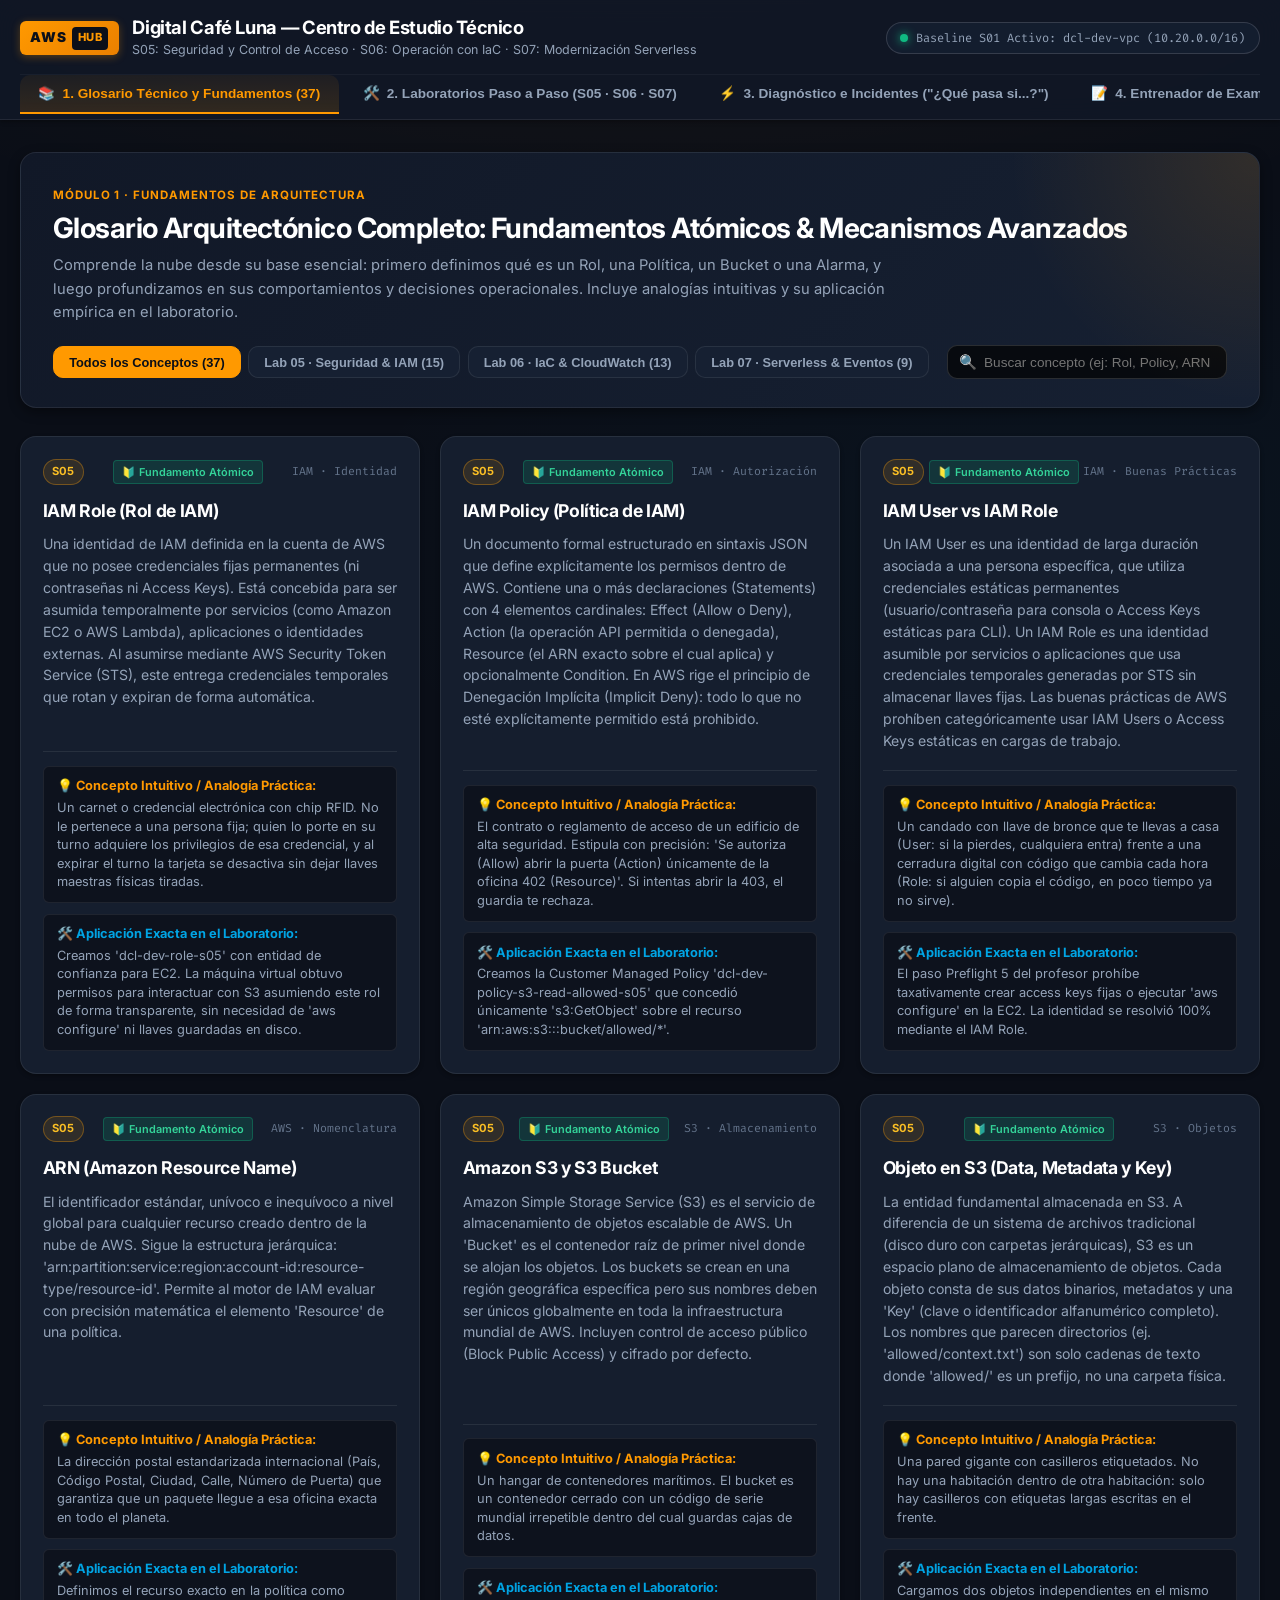
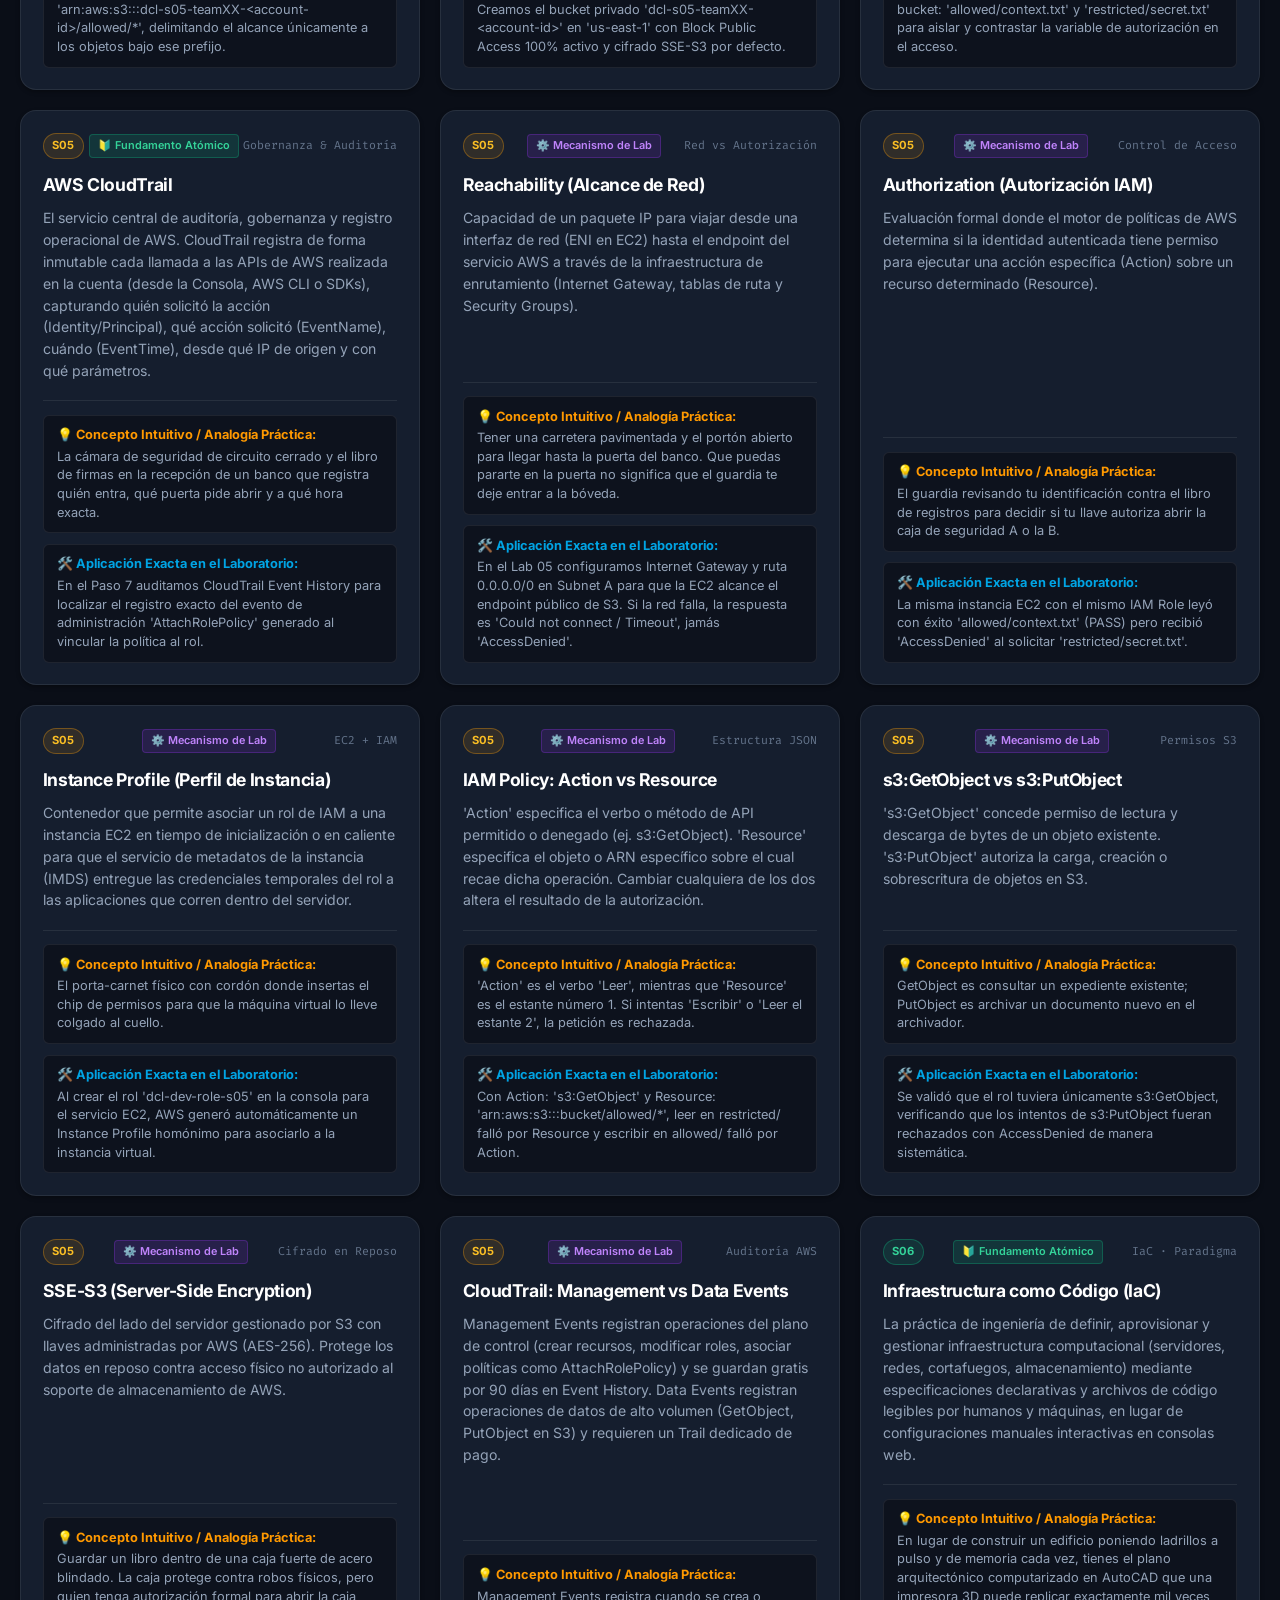
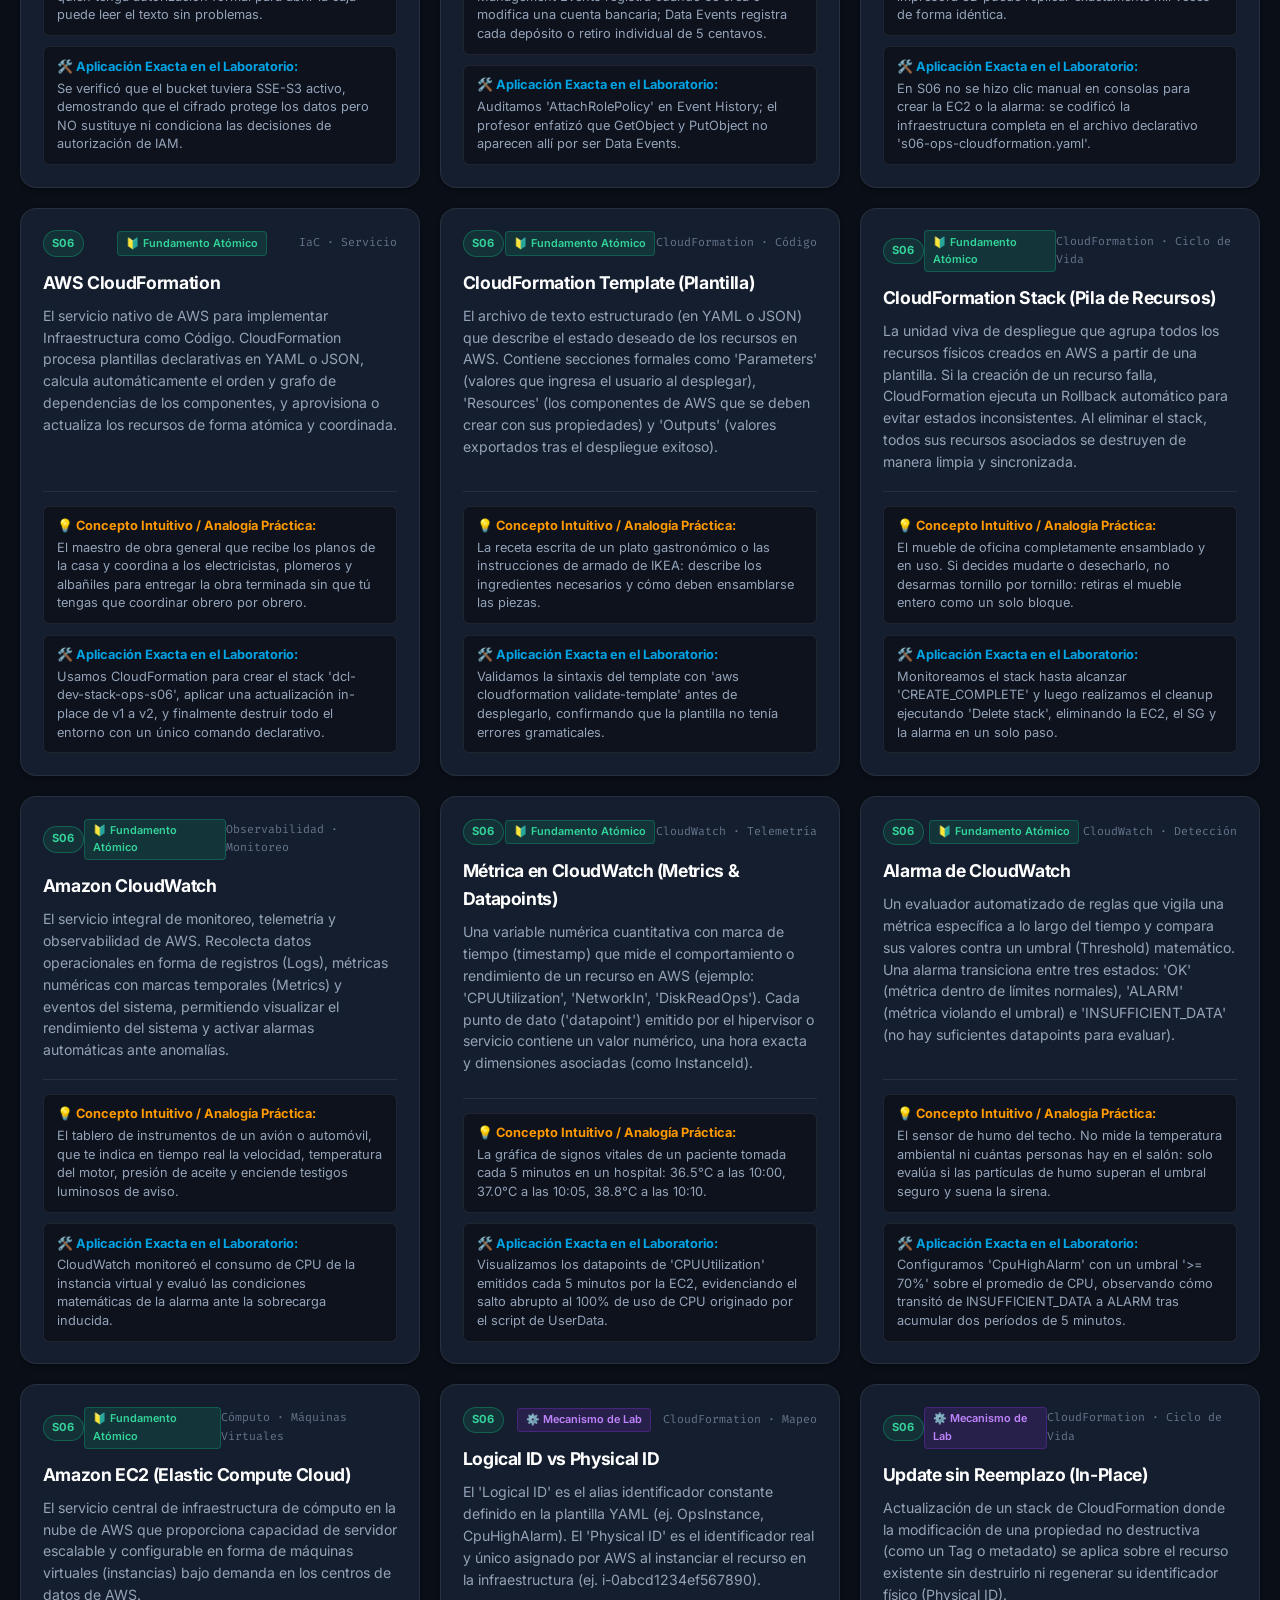
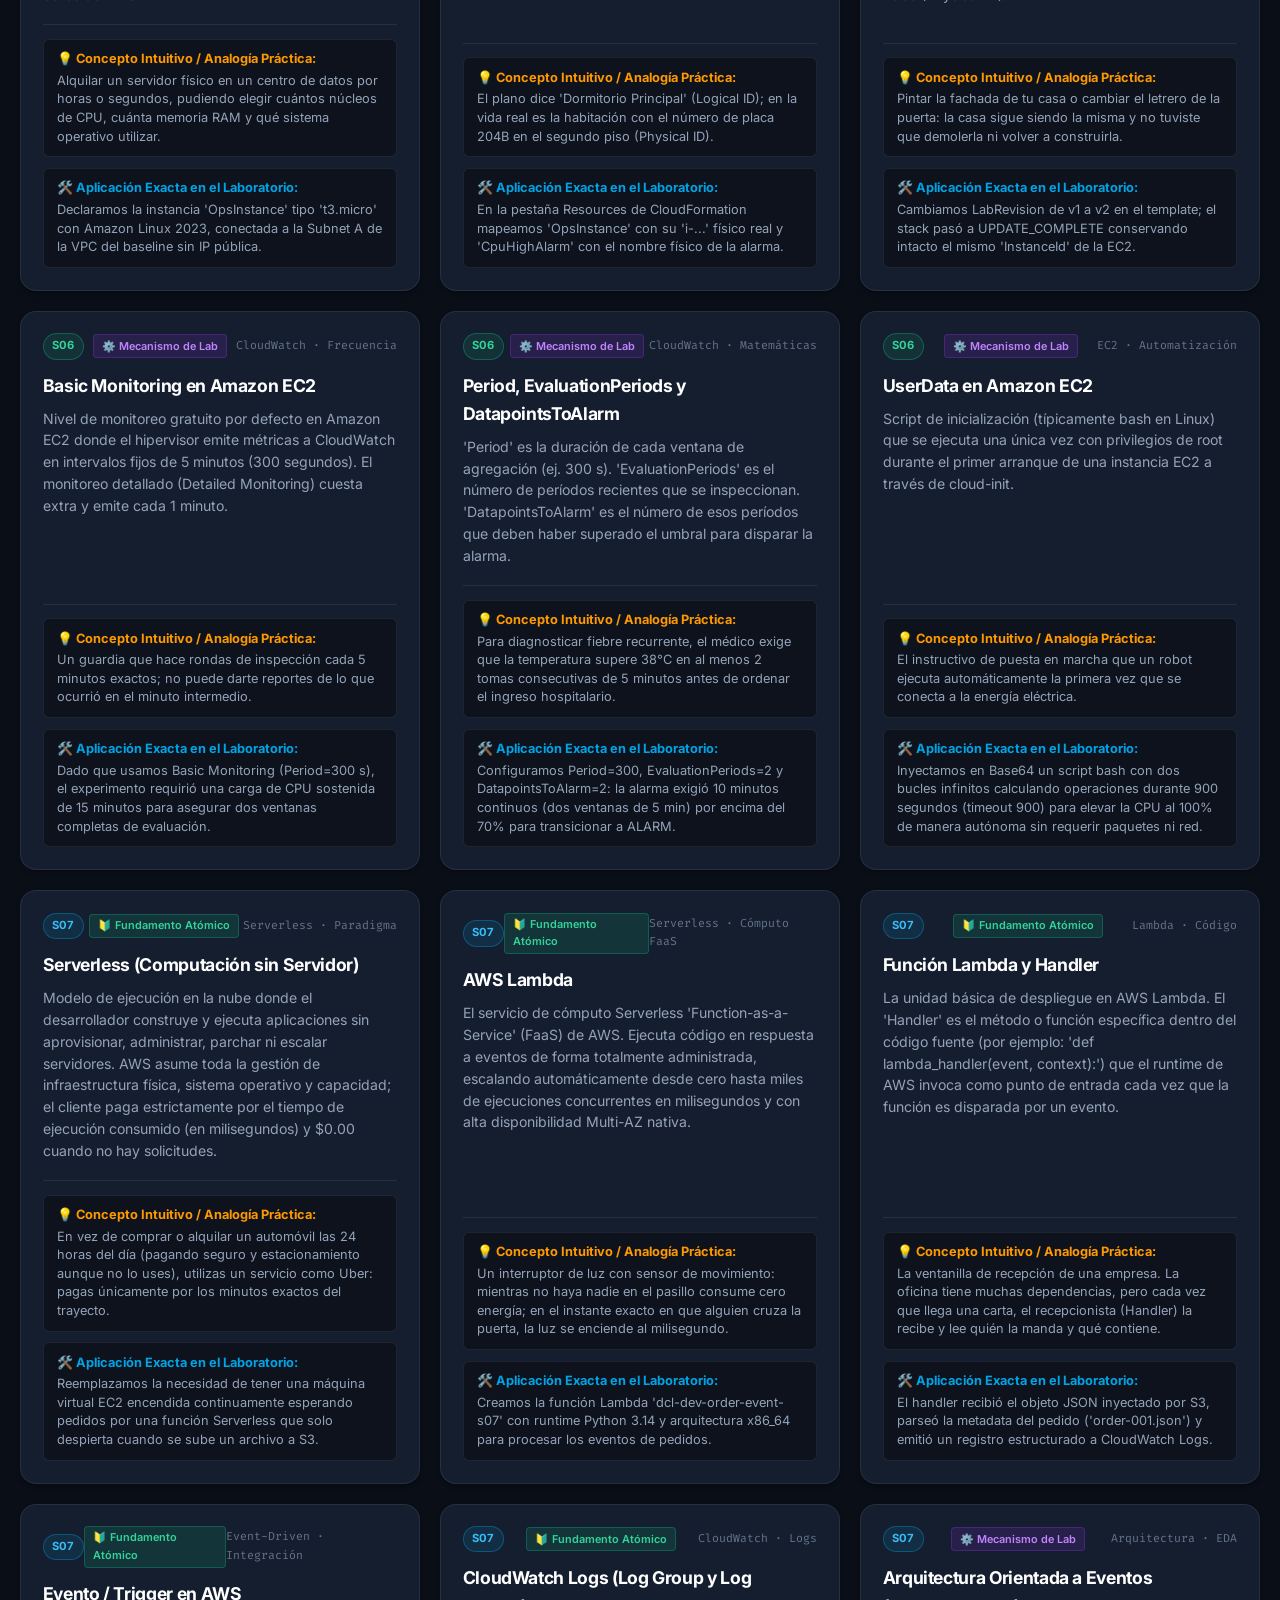
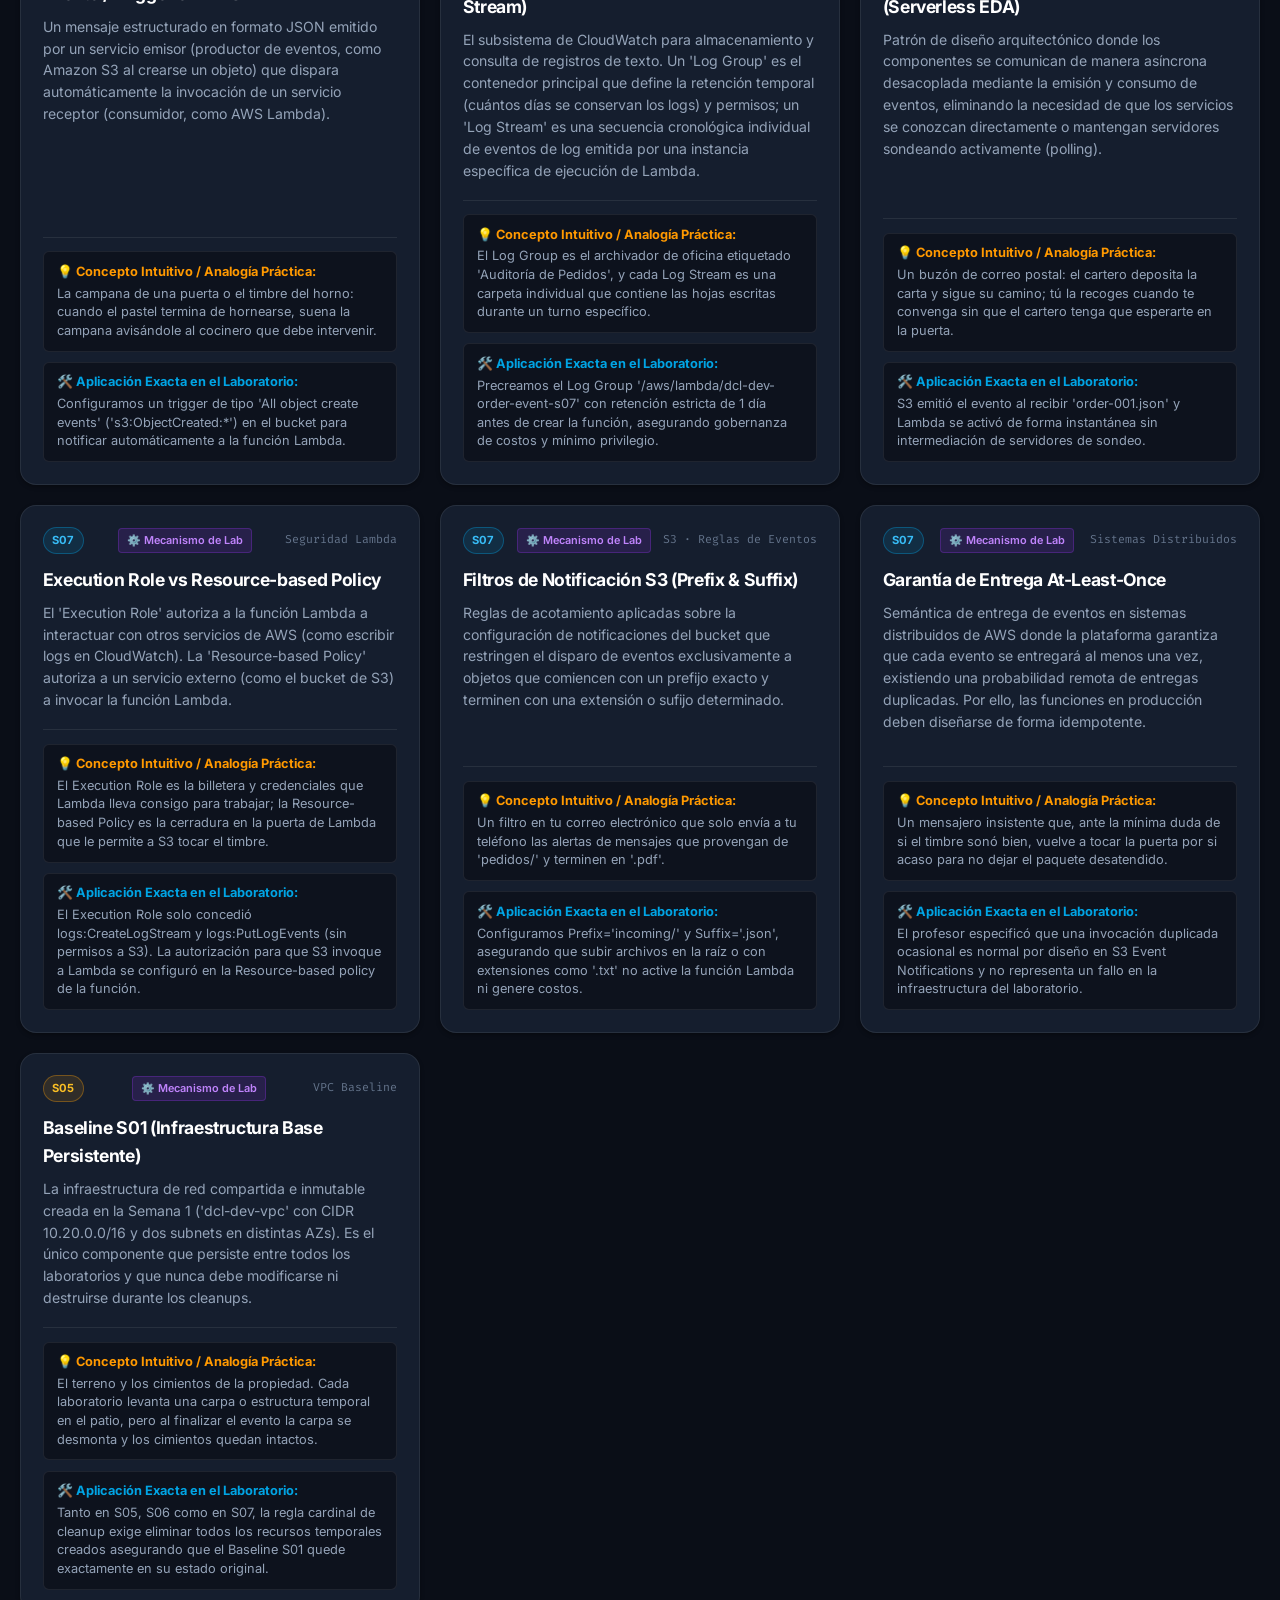
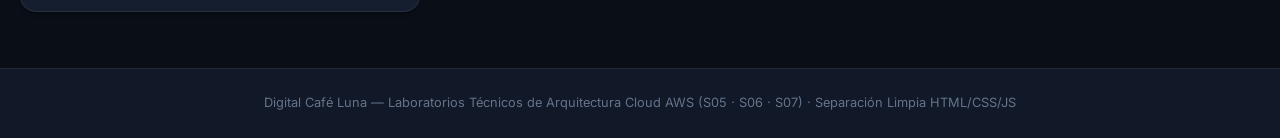
==== commit 86f99400: "feat: expand glossary to 37 concepts with 2-level hierarchy (atomic fundamentals + lab mechanisms)" ====
--- a/gemini-code-1792527632584.html
+++ b/gemini-code-1792527632584.html
@@ -42,7 +42,7 @@
       <!-- Barra de Navegación por Módulos -->
       <nav class="site-nav" id="main-nav" aria-label="Navegación principal">
         <button class="nav-tab-btn active" id="tab-glosario" onclick="switchTab('glosario')">
-          <span>📚</span> 1. Glosario Técnico y Fundamentos
+          <span>📚</span> 1. Glosario Técnico y Fundamentos (37)
         </button>
         <button class="nav-tab-btn" id="tab-labs" onclick="switchTab('labs')">
           <span>🛠️</span> 2. Laboratorios Paso a Paso (S05 · S06 · S07)
@@ -70,26 +70,26 @@
       <section class="tab-pane active" id="pane-glosario">
         <div class="section-banner">
           <span class="banner-tag">Módulo 1 · Fundamentos de Arquitectura</span>
-          <h2>Glosario Arquitectónico y Conceptos Esenciales</h2>
+          <h2>Glosario Arquitectónico Completo: Fundamentos Atómicos & Mecanismos Avanzados</h2>
           <p>
-            Domina la distinción rigurosa de cada componente en la nube. Cada término incluye su definición formal,
-            una analogía práctica para interiorizar el concepto y la evidencia exacta de cómo se aplicó en los laboratorios.
+            Comprende la nube desde su base esencial: primero definimos qué es un Rol, una Política, un Bucket o una Alarma,
+            y luego profundizamos en sus comportamientos y decisiones operacionales. Incluye analogías intuitivas y su aplicación empírica en el laboratorio.
           </p>
 
           <!-- Filtros y Búsqueda -->
           <div class="glossary-controls">
             <div class="filter-btn-group">
-              <button class="filter-pill-btn active" onclick="filterGlossary('all', this)">Todos los Conceptos (20)</button>
-              <button class="filter-pill-btn" onclick="filterGlossary('S05', this)">Lab 05 · Seguridad & IAM</button>
-              <button class="filter-pill-btn" onclick="filterGlossary('S06', this)">Lab 06 · IaC & CloudWatch</button>
-              <button class="filter-pill-btn" onclick="filterGlossary('S07', this)">Lab 07 · Serverless & Eventos</button>
+              <button class="filter-pill-btn active" onclick="filterGlossary('all', this)">Todos los Conceptos (37)</button>
+              <button class="filter-pill-btn" onclick="filterGlossary('S05', this)">Lab 05 · Seguridad & IAM (15)</button>
+              <button class="filter-pill-btn" onclick="filterGlossary('S06', this)">Lab 06 · IaC & CloudWatch (13)</button>
+              <button class="filter-pill-btn" onclick="filterGlossary('S07', this)">Lab 07 · Serverless & Eventos (9)</button>
             </div>
             <div class="search-input-wrapper">
               <span class="search-icon">🔍</span>
               <input type="text"
                      id="glossary-search-input"
                      class="search-input"
-                     placeholder="Buscar concepto, CLI, error..."
+                     placeholder="Buscar concepto (ej: Rol, Policy, ARN, Bucket, Lambda...)"
                      oninput="searchGlossary(this.value)" />
             </div>
           </div>
@@ -98,19 +98,190 @@
         <!-- Cuadrícula Estática de Tarjetas de Glosario -->
         <div class="cards-grid" id="glossary-cards-grid">
 
-          <article class="glossary-card" data-lab="S05">
+          <article class="glossary-card" data-lab="S05" data-level="Fundamento Atómico">
             <div>
               <div class="card-header-meta">
                 <span class="lab-badge s05">S05</span>
-                <span class="card-topic-tag">Red vs Autorización</span>
-              </div>
-              <h3>Reachability (Alcance de Red)</h3>
-              <p class="card-def">Capacidad de un paquete IP para viajar desde una interfaz de red (ENI en EC2) hasta el endpoint del servicio AWS a través de la infraestructura de enrutamiento (IGW, tablas de ruta y Security Groups).</p>
+                <span style="font-size: 0.68rem; padding: 0.15rem 0.5rem; border-radius: 4px; font-weight: 600; background: rgba(16,185,129,0.15); color: #34d399; border: 1px solid rgba(16,185,129,0.3);">
+                  🔰 Fundamento Atómico
+                </span>
+                <span class="card-topic-tag">IAM · Identidad</span>
+              </div>
+              <h3>IAM Role (Rol de IAM)</h3>
+              <p class="card-def">Una identidad de IAM definida en la cuenta de AWS que no posee credenciales fijas permanentes (ni contraseñas ni Access Keys). Está concebida para ser asumida temporalmente por servicios (como Amazon EC2 o AWS Lambda), aplicaciones o identidades externas. Al asumirse mediante AWS Security Token Service (STS), este entrega credenciales temporales que rotan y expiran de forma automática.</p>
             </div>
             <div class="card-callouts">
               <div class="callout-box analogy">
                 <strong class="callout-label">💡 Concepto Intuitivo / Analogía Práctica:</strong>
-                <span>Tener una carretera pavimentada y el portón abierto para llegar hasta la puerta del banco. Que puedas pararte en la puerta no significa que el vigilante te deje abrir la caja fuerte.</span>
+                <span>Un carnet o credencial electrónica con chip RFID. No le pertenece a una persona fija; quien lo porte en su turno adquiere los privilegios de esa credencial, y al expirar el turno la tarjeta se desactiva sin dejar llaves maestras físicas tiradas.</span>
+              </div>
+              <div class="callout-box lab-use">
+                <strong class="callout-label">🛠️ Aplicación Exacta en el Laboratorio:</strong>
+                <span>Creamos &#x27;dcl-dev-role-s05&#x27; con entidad de confianza para EC2. La máquina virtual obtuvo permisos para interactuar con S3 asumiendo este rol de forma transparente, sin necesidad de &#x27;aws configure&#x27; ni llaves guardadas en disco.</span>
+              </div>
+            </div>
+          </article>
+
+          <article class="glossary-card" data-lab="S05" data-level="Fundamento Atómico">
+            <div>
+              <div class="card-header-meta">
+                <span class="lab-badge s05">S05</span>
+                <span style="font-size: 0.68rem; padding: 0.15rem 0.5rem; border-radius: 4px; font-weight: 600; background: rgba(16,185,129,0.15); color: #34d399; border: 1px solid rgba(16,185,129,0.3);">
+                  🔰 Fundamento Atómico
+                </span>
+                <span class="card-topic-tag">IAM · Autorización</span>
+              </div>
+              <h3>IAM Policy (Política de IAM)</h3>
+              <p class="card-def">Un documento formal estructurado en sintaxis JSON que define explícitamente los permisos dentro de AWS. Contiene una o más declaraciones (Statements) con 4 elementos cardinales: Effect (Allow o Deny), Action (la operación API permitida o denegada), Resource (el ARN exacto sobre el cual aplica) y opcionalmente Condition. En AWS rige el principio de Denegación Implícita (Implicit Deny): todo lo que no esté explícitamente permitido está prohibido.</p>
+            </div>
+            <div class="card-callouts">
+              <div class="callout-box analogy">
+                <strong class="callout-label">💡 Concepto Intuitivo / Analogía Práctica:</strong>
+                <span>El contrato o reglamento de acceso de un edificio de alta seguridad. Estipula con precisión: &#x27;Se autoriza (Allow) abrir la puerta (Action) únicamente de la oficina 402 (Resource)&#x27;. Si intentas abrir la 403, el guardia te rechaza.</span>
+              </div>
+              <div class="callout-box lab-use">
+                <strong class="callout-label">🛠️ Aplicación Exacta en el Laboratorio:</strong>
+                <span>Creamos la Customer Managed Policy &#x27;dcl-dev-policy-s3-read-allowed-s05&#x27; que concedió únicamente &#x27;s3:GetObject&#x27; sobre el recurso &#x27;arn:aws:s3:::bucket/allowed/*&#x27;.</span>
+              </div>
+            </div>
+          </article>
+
+          <article class="glossary-card" data-lab="S05" data-level="Fundamento Atómico">
+            <div>
+              <div class="card-header-meta">
+                <span class="lab-badge s05">S05</span>
+                <span style="font-size: 0.68rem; padding: 0.15rem 0.5rem; border-radius: 4px; font-weight: 600; background: rgba(16,185,129,0.15); color: #34d399; border: 1px solid rgba(16,185,129,0.3);">
+                  🔰 Fundamento Atómico
+                </span>
+                <span class="card-topic-tag">IAM · Buenas Prácticas</span>
+              </div>
+              <h3>IAM User vs IAM Role</h3>
+              <p class="card-def">Un IAM User es una identidad de larga duración asociada a una persona específica, que utiliza credenciales estáticas permanentes (usuario/contraseña para consola o Access Keys estáticas para CLI). Un IAM Role es una identidad asumible por servicios o aplicaciones que usa credenciales temporales generadas por STS sin almacenar llaves fijas. Las buenas prácticas de AWS prohíben categóricamente usar IAM Users o Access Keys estáticas en cargas de trabajo.</p>
+            </div>
+            <div class="card-callouts">
+              <div class="callout-box analogy">
+                <strong class="callout-label">💡 Concepto Intuitivo / Analogía Práctica:</strong>
+                <span>Un candado con llave de bronce que te llevas a casa (User: si la pierdes, cualquiera entra) frente a una cerradura digital con código que cambia cada hora (Role: si alguien copia el código, en poco tiempo ya no sirve).</span>
+              </div>
+              <div class="callout-box lab-use">
+                <strong class="callout-label">🛠️ Aplicación Exacta en el Laboratorio:</strong>
+                <span>El paso Preflight 5 del profesor prohíbe taxativamente crear access keys fijas o ejecutar &#x27;aws configure&#x27; en la EC2. La identidad se resolvió 100% mediante el IAM Role.</span>
+              </div>
+            </div>
+          </article>
+
+          <article class="glossary-card" data-lab="S05" data-level="Fundamento Atómico">
+            <div>
+              <div class="card-header-meta">
+                <span class="lab-badge s05">S05</span>
+                <span style="font-size: 0.68rem; padding: 0.15rem 0.5rem; border-radius: 4px; font-weight: 600; background: rgba(16,185,129,0.15); color: #34d399; border: 1px solid rgba(16,185,129,0.3);">
+                  🔰 Fundamento Atómico
+                </span>
+                <span class="card-topic-tag">AWS · Nomenclatura</span>
+              </div>
+              <h3>ARN (Amazon Resource Name)</h3>
+              <p class="card-def">El identificador estándar, unívoco e inequívoco a nivel global para cualquier recurso creado dentro de la nube de AWS. Sigue la estructura jerárquica: &#x27;arn:partition:service:region:account-id:resource-type/resource-id&#x27;. Permite al motor de IAM evaluar con precisión matemática el elemento &#x27;Resource&#x27; de una política.</p>
+            </div>
+            <div class="card-callouts">
+              <div class="callout-box analogy">
+                <strong class="callout-label">💡 Concepto Intuitivo / Analogía Práctica:</strong>
+                <span>La dirección postal estandarizada internacional (País, Código Postal, Ciudad, Calle, Número de Puerta) que garantiza que un paquete llegue a esa oficina exacta en todo el planeta.</span>
+              </div>
+              <div class="callout-box lab-use">
+                <strong class="callout-label">🛠️ Aplicación Exacta en el Laboratorio:</strong>
+                <span>Definimos el recurso exacto en la política como &#x27;arn:aws:s3:::dcl-s05-teamXX-&lt;account-id&gt;/allowed/*&#x27;, delimitando el alcance únicamente a los objetos bajo ese prefijo.</span>
+              </div>
+            </div>
+          </article>
+
+          <article class="glossary-card" data-lab="S05" data-level="Fundamento Atómico">
+            <div>
+              <div class="card-header-meta">
+                <span class="lab-badge s05">S05</span>
+                <span style="font-size: 0.68rem; padding: 0.15rem 0.5rem; border-radius: 4px; font-weight: 600; background: rgba(16,185,129,0.15); color: #34d399; border: 1px solid rgba(16,185,129,0.3);">
+                  🔰 Fundamento Atómico
+                </span>
+                <span class="card-topic-tag">S3 · Almacenamiento</span>
+              </div>
+              <h3>Amazon S3 y S3 Bucket</h3>
+              <p class="card-def">Amazon Simple Storage Service (S3) es el servicio de almacenamiento de objetos escalable de AWS. Un &#x27;Bucket&#x27; es el contenedor raíz de primer nivel donde se alojan los objetos. Los buckets se crean en una región geográfica específica pero sus nombres deben ser únicos globalmente en toda la infraestructura mundial de AWS. Incluyen control de acceso público (Block Public Access) y cifrado por defecto.</p>
+            </div>
+            <div class="card-callouts">
+              <div class="callout-box analogy">
+                <strong class="callout-label">💡 Concepto Intuitivo / Analogía Práctica:</strong>
+                <span>Un hangar de contenedores marítimos. El bucket es un contenedor cerrado con un código de serie mundial irrepetible dentro del cual guardas cajas de datos.</span>
+              </div>
+              <div class="callout-box lab-use">
+                <strong class="callout-label">🛠️ Aplicación Exacta en el Laboratorio:</strong>
+                <span>Creamos el bucket privado &#x27;dcl-s05-teamXX-&lt;account-id&gt;&#x27; en &#x27;us-east-1&#x27; con Block Public Access 100% activo y cifrado SSE-S3 por defecto.</span>
+              </div>
+            </div>
+          </article>
+
+          <article class="glossary-card" data-lab="S05" data-level="Fundamento Atómico">
+            <div>
+              <div class="card-header-meta">
+                <span class="lab-badge s05">S05</span>
+                <span style="font-size: 0.68rem; padding: 0.15rem 0.5rem; border-radius: 4px; font-weight: 600; background: rgba(16,185,129,0.15); color: #34d399; border: 1px solid rgba(16,185,129,0.3);">
+                  🔰 Fundamento Atómico
+                </span>
+                <span class="card-topic-tag">S3 · Objetos</span>
+              </div>
+              <h3>Objeto en S3 (Data, Metadata y Key)</h3>
+              <p class="card-def">La entidad fundamental almacenada en S3. A diferencia de un sistema de archivos tradicional (disco duro con carpetas jerárquicas), S3 es un espacio plano de almacenamiento de objetos. Cada objeto consta de sus datos binarios, metadatos y una &#x27;Key&#x27; (clave o identificador alfanumérico completo). Los nombres que parecen directorios (ej. &#x27;allowed/context.txt&#x27;) son solo cadenas de texto donde &#x27;allowed/&#x27; es un prefijo, no una carpeta física.</p>
+            </div>
+            <div class="card-callouts">
+              <div class="callout-box analogy">
+                <strong class="callout-label">💡 Concepto Intuitivo / Analogía Práctica:</strong>
+                <span>Una pared gigante con casilleros etiquetados. No hay una habitación dentro de otra habitación: solo hay casilleros con etiquetas largas escritas en el frente.</span>
+              </div>
+              <div class="callout-box lab-use">
+                <strong class="callout-label">🛠️ Aplicación Exacta en el Laboratorio:</strong>
+                <span>Cargamos dos objetos independientes en el mismo bucket: &#x27;allowed/context.txt&#x27; y &#x27;restricted/secret.txt&#x27; para aislar y contrastar la variable de autorización en el acceso.</span>
+              </div>
+            </div>
+          </article>
+
+          <article class="glossary-card" data-lab="S05" data-level="Fundamento Atómico">
+            <div>
+              <div class="card-header-meta">
+                <span class="lab-badge s05">S05</span>
+                <span style="font-size: 0.68rem; padding: 0.15rem 0.5rem; border-radius: 4px; font-weight: 600; background: rgba(16,185,129,0.15); color: #34d399; border: 1px solid rgba(16,185,129,0.3);">
+                  🔰 Fundamento Atómico
+                </span>
+                <span class="card-topic-tag">Gobernanza &amp; Auditoría</span>
+              </div>
+              <h3>AWS CloudTrail</h3>
+              <p class="card-def">El servicio central de auditoría, gobernanza y registro operacional de AWS. CloudTrail registra de forma inmutable cada llamada a las APIs de AWS realizada en la cuenta (desde la Consola, AWS CLI o SDKs), capturando quién solicitó la acción (Identity/Principal), qué acción solicitó (EventName), cuándo (EventTime), desde qué IP de origen y con qué parámetros.</p>
+            </div>
+            <div class="card-callouts">
+              <div class="callout-box analogy">
+                <strong class="callout-label">💡 Concepto Intuitivo / Analogía Práctica:</strong>
+                <span>La cámara de seguridad de circuito cerrado y el libro de firmas en la recepción de un banco que registra quién entra, qué puerta pide abrir y a qué hora exacta.</span>
+              </div>
+              <div class="callout-box lab-use">
+                <strong class="callout-label">🛠️ Aplicación Exacta en el Laboratorio:</strong>
+                <span>En el Paso 7 auditamos CloudTrail Event History para localizar el registro exacto del evento de administración &#x27;AttachRolePolicy&#x27; generado al vincular la política al rol.</span>
+              </div>
+            </div>
+          </article>
+
+          <article class="glossary-card" data-lab="S05" data-level="Mecanismo Avanzado">
+            <div>
+              <div class="card-header-meta">
+                <span class="lab-badge s05">S05</span>
+                <span style="font-size: 0.68rem; padding: 0.15rem 0.5rem; border-radius: 4px; font-weight: 600; background: rgba(147,51,234,0.15); color: #c084fc; border: 1px solid rgba(147,51,234,0.3);">
+                  ⚙️ Mecanismo de Lab
+                </span>
+                <span class="card-topic-tag">Red vs Autorización</span>
+              </div>
+              <h3>Reachability (Alcance de Red)</h3>
+              <p class="card-def">Capacidad de un paquete IP para viajar desde una interfaz de red (ENI en EC2) hasta el endpoint del servicio AWS a través de la infraestructura de enrutamiento (Internet Gateway, tablas de ruta y Security Groups).</p>
+            </div>
+            <div class="card-callouts">
+              <div class="callout-box analogy">
+                <strong class="callout-label">💡 Concepto Intuitivo / Analogía Práctica:</strong>
+                <span>Tener una carretera pavimentada y el portón abierto para llegar hasta la puerta del banco. Que puedas pararte en la puerta no significa que el guardia te deje entrar a la bóveda.</span>
               </div>
               <div class="callout-box lab-use">
                 <strong class="callout-label">🛠️ Aplicación Exacta en el Laboratorio:</strong>
@@ -119,10 +290,13 @@
             </div>
           </article>
 
-          <article class="glossary-card" data-lab="S05">
+          <article class="glossary-card" data-lab="S05" data-level="Mecanismo Avanzado">
             <div>
               <div class="card-header-meta">
                 <span class="lab-badge s05">S05</span>
+                <span style="font-size: 0.68rem; padding: 0.15rem 0.5rem; border-radius: 4px; font-weight: 600; background: rgba(147,51,234,0.15); color: #c084fc; border: 1px solid rgba(147,51,234,0.3);">
+                  ⚙️ Mecanismo de Lab
+                </span>
                 <span class="card-topic-tag">Control de Acceso</span>
               </div>
               <h3>Authorization (Autorización IAM)</h3>
@@ -131,7 +305,7 @@
             <div class="card-callouts">
               <div class="callout-box analogy">
                 <strong class="callout-label">💡 Concepto Intuitivo / Analogía Práctica:</strong>
-                <span>El oficial de seguridad revisando tu identificación contra el libro de registros para decidir si puedes acceder a la bóveda A o a la bóveda B.</span>
+                <span>El guardia revisando tu identificación contra el libro de registros para decidir si tu llave autoriza abrir la caja de seguridad A o la B.</span>
               </div>
               <div class="callout-box lab-use">
                 <strong class="callout-label">🛠️ Aplicación Exacta en el Laboratorio:</strong>
@@ -140,56 +314,41 @@
             </div>
           </article>
 
-          <article class="glossary-card" data-lab="S05">
+          <article class="glossary-card" data-lab="S05" data-level="Mecanismo Avanzado">
             <div>
               <div class="card-header-meta">
                 <span class="lab-badge s05">S05</span>
-                <span class="card-topic-tag">Gestión de Identidades</span>
-              </div>
-              <h3>IAM Role &amp; Credenciales Temporales</h3>
-              <p class="card-def">Identidad de IAM sin credenciales estáticas permanentes, asumida por servicios como EC2 o Lambda mediante AWS Security Token Service (STS) que entrega llaves temporales autogestionadas.</p>
+                <span style="font-size: 0.68rem; padding: 0.15rem 0.5rem; border-radius: 4px; font-weight: 600; background: rgba(147,51,234,0.15); color: #c084fc; border: 1px solid rgba(147,51,234,0.3);">
+                  ⚙️ Mecanismo de Lab
+                </span>
+                <span class="card-topic-tag">EC2 + IAM</span>
+              </div>
+              <h3>Instance Profile (Perfil de Instancia)</h3>
+              <p class="card-def">Contenedor que permite asociar un rol de IAM a una instancia EC2 en tiempo de inicialización o en caliente para que el servicio de metadatos de la instancia (IMDS) entregue las credenciales temporales del rol a las aplicaciones que corren dentro del servidor.</p>
             </div>
             <div class="card-callouts">
               <div class="callout-box analogy">
                 <strong class="callout-label">💡 Concepto Intuitivo / Analogía Práctica:</strong>
-                <span>Un carnet digital con chip de radiofrecuencia que se renueva y expira automáticamente cada pocas horas, eliminando el riesgo de extraviar llaves maestras físicas.</span>
+                <span>El porta-carnet físico con cordón donde insertas el chip de permisos para que la máquina virtual lo lleve colgado al cuello.</span>
               </div>
               <div class="callout-box lab-use">
                 <strong class="callout-label">🛠️ Aplicación Exacta en el Laboratorio:</strong>
-                <span>Eliminó la necesidad de ejecutar &#x27;aws configure&#x27; o almacenar credenciales fijas (Access Key / Secret Key) dentro de la EC2 o en el código de Lambda.</span>
+                <span>Al crear el rol &#x27;dcl-dev-role-s05&#x27; en la consola para el servicio EC2, AWS generó automáticamente un Instance Profile homónimo para asociarlo a la instancia virtual.</span>
               </div>
             </div>
           </article>
 
-          <article class="glossary-card" data-lab="S05">
+          <article class="glossary-card" data-lab="S05" data-level="Mecanismo Avanzado">
             <div>
               <div class="card-header-meta">
                 <span class="lab-badge s05">S05</span>
-                <span class="card-topic-tag">EC2 + IAM</span>
-              </div>
-              <h3>Instance Profile (Perfil de Instancia)</h3>
-              <p class="card-def">Contenedor que permite asociar un rol de IAM a una instancia EC2 en tiempo de inicialización o en caliente.</p>
-            </div>
-            <div class="card-callouts">
-              <div class="callout-box analogy">
-                <strong class="callout-label">💡 Concepto Intuitivo / Analogía Práctica:</strong>
-                <span>El porta-carnet físico con cordón donde insertas el chip de permisos para que el servidor lo porte consigo.</span>
-              </div>
-              <div class="callout-box lab-use">
-                <strong class="callout-label">🛠️ Aplicación Exacta en el Laboratorio:</strong>
-                <span>Al crear el rol &#x27;dcl-dev-role-s05&#x27; en la consola para el servicio EC2, AWS generó automáticamente un Instance Profile homónimo para asociarlo a la instancia virtual.</span>
-              </div>
-            </div>
-          </article>
-
-          <article class="glossary-card" data-lab="S05">
-            <div>
-              <div class="card-header-meta">
-                <span class="lab-badge s05">S05</span>
+                <span style="font-size: 0.68rem; padding: 0.15rem 0.5rem; border-radius: 4px; font-weight: 600; background: rgba(147,51,234,0.15); color: #c084fc; border: 1px solid rgba(147,51,234,0.3);">
+                  ⚙️ Mecanismo de Lab
+                </span>
                 <span class="card-topic-tag">Estructura JSON</span>
               </div>
               <h3>IAM Policy: Action vs Resource</h3>
-              <p class="card-def">&#x27;Action&#x27; especifica la operación o verbo API permitido o denegado (ej. s3:GetObject). &#x27;Resource&#x27; restringe el objeto o ARN específico sobre el cual recae dicha operación.</p>
+              <p class="card-def">&#x27;Action&#x27; especifica el verbo o método de API permitido o denegado (ej. s3:GetObject). &#x27;Resource&#x27; especifica el objeto o ARN específico sobre el cual recae dicha operación. Cambiar cualquiera de los dos altera el resultado de la autorización.</p>
             </div>
             <div class="card-callouts">
               <div class="callout-box analogy">
@@ -203,14 +362,17 @@
             </div>
           </article>
 
-          <article class="glossary-card" data-lab="S05">
+          <article class="glossary-card" data-lab="S05" data-level="Mecanismo Avanzado">
             <div>
               <div class="card-header-meta">
                 <span class="lab-badge s05">S05</span>
+                <span style="font-size: 0.68rem; padding: 0.15rem 0.5rem; border-radius: 4px; font-weight: 600; background: rgba(147,51,234,0.15); color: #c084fc; border: 1px solid rgba(147,51,234,0.3);">
+                  ⚙️ Mecanismo de Lab
+                </span>
                 <span class="card-topic-tag">Permisos S3</span>
               </div>
               <h3>s3:GetObject vs s3:PutObject</h3>
-              <p class="card-def">&#x27;s3:GetObject&#x27; concede permiso de lectura y descarga de bytes de un objeto existente. &#x27;s3:PutObject&#x27; autoriza la carga, creación o sobrescritura de objetos.</p>
+              <p class="card-def">&#x27;s3:GetObject&#x27; concede permiso de lectura y descarga de bytes de un objeto existente. &#x27;s3:PutObject&#x27; autoriza la carga, creación o sobrescritura de objetos en S3.</p>
             </div>
             <div class="card-callouts">
               <div class="callout-box analogy">
@@ -224,296 +386,602 @@
             </div>
           </article>
 
-          <article class="glossary-card" data-lab="S05">
+          <article class="glossary-card" data-lab="S05" data-level="Mecanismo Avanzado">
             <div>
               <div class="card-header-meta">
                 <span class="lab-badge s05">S05</span>
+                <span style="font-size: 0.68rem; padding: 0.15rem 0.5rem; border-radius: 4px; font-weight: 600; background: rgba(147,51,234,0.15); color: #c084fc; border: 1px solid rgba(147,51,234,0.3);">
+                  ⚙️ Mecanismo de Lab
+                </span>
                 <span class="card-topic-tag">Cifrado en Reposo</span>
               </div>
               <h3>SSE-S3 (Server-Side Encryption)</h3>
-              <p class="card-def">Cifrado del lado del servidor gestionado por Amazon S3 (AES-256). Protege los bloques físicos de datos almacenados en los discos del centro de datos.</p>
+              <p class="card-def">Cifrado del lado del servidor gestionado por S3 con llaves administradas por AWS (AES-256). Protege los datos en reposo contra acceso físico no autorizado al soporte de almacenamiento de AWS.</p>
             </div>
             <div class="card-callouts">
               <div class="callout-box analogy">
                 <strong class="callout-label">💡 Concepto Intuitivo / Analogía Práctica:</strong>
-                <span>Cerrar los archivadores con llave en la bodega del banco. Protege ante el robo del mueble físico, pero no decide si un empleado tiene autorización para consultar los expedientes.</span>
+                <span>Guardar un libro dentro de una caja fuerte de acero blindado. La caja protege contra robos físicos, pero quien tenga autorización formal para abrir la caja puede leer el texto sin problemas.</span>
               </div>
               <div class="callout-box lab-use">
                 <strong class="callout-label">🛠️ Aplicación Exacta en el Laboratorio:</strong>
-                <span>Cifrar el bucket con SSE-S3 demostró que el cifrado en reposo no influye en las decisiones de autorización ni produce errores de AccessDenied para usuarios autorizados.</span>
+                <span>Se verificó que el bucket tuviera SSE-S3 activo, demostrando que el cifrado protege los datos pero NO sustituye ni condiciona las decisiones de autorización de IAM.</span>
               </div>
             </div>
           </article>
 
-          <article class="glossary-card" data-lab="S05">
+          <article class="glossary-card" data-lab="S05" data-level="Mecanismo Avanzado">
             <div>
               <div class="card-header-meta">
                 <span class="lab-badge s05">S05</span>
-                <span class="card-topic-tag">Auditoría &amp; Trazabilidad</span>
+                <span style="font-size: 0.68rem; padding: 0.15rem 0.5rem; border-radius: 4px; font-weight: 600; background: rgba(147,51,234,0.15); color: #c084fc; border: 1px solid rgba(147,51,234,0.3);">
+                  ⚙️ Mecanismo de Lab
+                </span>
+                <span class="card-topic-tag">Auditoría AWS</span>
               </div>
               <h3>CloudTrail: Management vs Data Events</h3>
-              <p class="card-def">Management Events registran operaciones de plano de control (crear roles, asociar políticas). Data Events registran operaciones de plano de datos (leer/escribir objetos S3, invocar Lambdas).</p>
+              <p class="card-def">Management Events registran operaciones del plano de control (crear recursos, modificar roles, asociar políticas como AttachRolePolicy) y se guardan gratis por 90 días en Event History. Data Events registran operaciones de datos de alto volumen (GetObject, PutObject en S3) y requieren un Trail dedicado de pago.</p>
             </div>
             <div class="card-callouts">
               <div class="callout-box analogy">
                 <strong class="callout-label">💡 Concepto Intuitivo / Analogía Práctica:</strong>
-                <span>Management Events es el libro de actas notarial de contratación del personal. Data Events es la cámara que graba cada vez que alguien saca una hoja del cajón.</span>
+                <span>Management Events registra cuando se crea o modifica una cuenta bancaria; Data Events registra cada depósito o retiro individual de 5 centavos.</span>
               </div>
               <div class="callout-box lab-use">
                 <strong class="callout-label">🛠️ Aplicación Exacta en el Laboratorio:</strong>
-                <span>En el Event History de CloudTrail se auditó &#x27;AttachRolePolicy&#x27; (Management Event). No se visualizan &#x27;GetObject&#x27; ni &#x27;PutObject&#x27; porque corresponden a Data Events que requieren trails dedicados.</span>
+                <span>Auditamos &#x27;AttachRolePolicy&#x27; en Event History; el profesor enfatizó que GetObject y PutObject no aparecen allí por ser Data Events.</span>
               </div>
             </div>
           </article>
 
-          <article class="glossary-card" data-lab="S06">
+          <article class="glossary-card" data-lab="S06" data-level="Fundamento Atómico">
             <div>
               <div class="card-header-meta">
                 <span class="lab-badge s06">S06</span>
-                <span class="card-topic-tag">Infraestructura como Código (IaC)</span>
-              </div>
-              <h3>CloudFormation: Template vs Stack</h3>
-              <p class="card-def">El Template es la declaración declarativa en YAML/JSON del estado deseado. El Stack es la colección unificada de recursos aprovisionados y gestionados colectivamente.</p>
+                <span style="font-size: 0.68rem; padding: 0.15rem 0.5rem; border-radius: 4px; font-weight: 600; background: rgba(16,185,129,0.15); color: #34d399; border: 1px solid rgba(16,185,129,0.3);">
+                  🔰 Fundamento Atómico
+                </span>
+                <span class="card-topic-tag">IaC · Paradigma</span>
+              </div>
+              <h3>Infraestructura como Código (IaC)</h3>
+              <p class="card-def">La práctica de ingeniería de definir, aprovisionar y gestionar infraestructura computacional (servidores, redes, cortafuegos, almacenamiento) mediante especificaciones declarativas y archivos de código legibles por humanos y máquinas, en lugar de configuraciones manuales interactivas en consolas web.</p>
             </div>
             <div class="card-callouts">
               <div class="callout-box analogy">
                 <strong class="callout-label">💡 Concepto Intuitivo / Analogía Práctica:</strong>
-                <span>El Template es el plano arquitectónico en papel; el Stack es la edificación real construida y lista para operar.</span>
+                <span>En lugar de construir un edificio poniendo ladrillos a pulso y de memoria cada vez, tienes el plano arquitectónico computarizado en AutoCAD que una impresora 3D puede replicar exactamente mil veces de forma idéntica.</span>
               </div>
               <div class="callout-box lab-use">
                 <strong class="callout-label">🛠️ Aplicación Exacta en el Laboratorio:</strong>
-                <span>El archivo fuente fue &#x27;s06-ops-cloudformation.yaml&#x27; y la unidad aprovisionada en la cuenta fue el stack &#x27;dcl-dev-stack-ops-s06&#x27;.</span>
+                <span>En S06 no se hizo clic manual en consolas para crear la EC2 o la alarma: se codificó la infraestructura completa en el archivo declarativo &#x27;s06-ops-cloudformation.yaml&#x27;.</span>
               </div>
             </div>
           </article>
 
-          <article class="glossary-card" data-lab="S06">
+          <article class="glossary-card" data-lab="S06" data-level="Fundamento Atómico">
             <div>
               <div class="card-header-meta">
                 <span class="lab-badge s06">S06</span>
-                <span class="card-topic-tag">CloudFormation</span>
-              </div>
-              <h3>Logical ID vs Physical ID</h3>
-              <p class="card-def">El Logical ID es el identificador simbólico dentro de la plantilla. El Physical ID es el identificador único e inmutable asignado por AWS al crear el recurso en el entorno.</p>
+                <span style="font-size: 0.68rem; padding: 0.15rem 0.5rem; border-radius: 4px; font-weight: 600; background: rgba(16,185,129,0.15); color: #34d399; border: 1px solid rgba(16,185,129,0.3);">
+                  🔰 Fundamento Atómico
+                </span>
+                <span class="card-topic-tag">IaC · Servicio</span>
+              </div>
+              <h3>AWS CloudFormation</h3>
+              <p class="card-def">El servicio nativo de AWS para implementar Infraestructura como Código. CloudFormation procesa plantillas declarativas en YAML o JSON, calcula automáticamente el orden y grafo de dependencias de los componentes, y aprovisiona o actualiza los recursos de forma atómica y coordinada.</p>
             </div>
             <div class="card-callouts">
               <div class="callout-box analogy">
                 <strong class="callout-label">💡 Concepto Intuitivo / Analogía Práctica:</strong>
-                <span>Logical ID es la etiqueta &#x27;VehículoDeCarga&#x27; en el contrato; Physical ID es la placa de matrícula &#x27;i-09f42b...&#x27; asignada por el registro vehicular.</span>
+                <span>El maestro de obra general que recibe los planos de la casa y coordina a los electricistas, plomeros y albañiles para entregar la obra terminada sin que tú tengas que coordinar obrero por obrero.</span>
               </div>
               <div class="callout-box lab-use">
                 <strong class="callout-label">🛠️ Aplicación Exacta en el Laboratorio:</strong>
-                <span>El recurso lógico &#x27;OpsInstance&#x27; del YAML se materializó en AWS con el Physical ID &#x27;i-0123456789abcdef0&#x27;.</span>
+                <span>Usamos CloudFormation para crear el stack &#x27;dcl-dev-stack-ops-s06&#x27;, aplicar una actualización in-place de v1 a v2, y finalmente destruir todo el entorno con un único comando declarativo.</span>
               </div>
             </div>
           </article>
 
-          <article class="glossary-card" data-lab="S06">
+          <article class="glossary-card" data-lab="S06" data-level="Fundamento Atómico">
             <div>
               <div class="card-header-meta">
                 <span class="lab-badge s06">S06</span>
-                <span class="card-topic-tag">Ciclo de Vida IaC</span>
-              </div>
-              <h3>Update sin Reemplazo (In-Place)</h3>
-              <p class="card-def">Actualización de un stack donde los cambios se aplican a propiedades no críticas (como Tags o descripciones) sin requerir la destrucción y recreación del recurso.</p>
+                <span style="font-size: 0.68rem; padding: 0.15rem 0.5rem; border-radius: 4px; font-weight: 600; background: rgba(16,185,129,0.15); color: #34d399; border: 1px solid rgba(16,185,129,0.3);">
+                  🔰 Fundamento Atómico
+                </span>
+                <span class="card-topic-tag">CloudFormation · Código</span>
+              </div>
+              <h3>CloudFormation Template (Plantilla)</h3>
+              <p class="card-def">El archivo de texto estructurado (en YAML o JSON) que describe el estado deseado de los recursos en AWS. Contiene secciones formales como &#x27;Parameters&#x27; (valores que ingresa el usuario al desplegar), &#x27;Resources&#x27; (los componentes de AWS que se deben crear con sus propiedades) y &#x27;Outputs&#x27; (valores exportados tras el despliegue exitoso).</p>
             </div>
             <div class="card-callouts">
               <div class="callout-box analogy">
                 <strong class="callout-label">💡 Concepto Intuitivo / Analogía Práctica:</strong>
-                <span>Cambiar la etiqueta identificadora en una máquina industrial sin necesidad de desarmarla ni detener la fábrica.</span>
+                <span>La receta escrita de un plato gastronómico o las instrucciones de armado de IKEA: describe los ingredientes necesarios y cómo deben ensamblarse las piezas.</span>
               </div>
               <div class="callout-box lab-use">
                 <strong class="callout-label">🛠️ Aplicación Exacta en el Laboratorio:</strong>
-                <span>Se actualizó el parámetro &#x27;LabRevision&#x27; de v1 a v2, validando que el InstanceId de la instancia EC2 se mantuvo idéntico antes y después de la operación.</span>
+                <span>Validamos la sintaxis del template con &#x27;aws cloudformation validate-template&#x27; antes de desplegarlo, confirmando que la plantilla no tenía errores gramaticales.</span>
               </div>
             </div>
           </article>
 
-          <article class="glossary-card" data-lab="S06">
+          <article class="glossary-card" data-lab="S06" data-level="Fundamento Atómico">
             <div>
               <div class="card-header-meta">
                 <span class="lab-badge s06">S06</span>
-                <span class="card-topic-tag">Métricas CloudWatch</span>
-              </div>
-              <h3>Basic Monitoring en Amazon EC2</h3>
-              <p class="card-def">Monitoreo estándar sin costo adicional provisto por el hipervisor de AWS, con granularidad de métricas cada 5 minutos (300 segundos).</p>
+                <span style="font-size: 0.68rem; padding: 0.15rem 0.5rem; border-radius: 4px; font-weight: 600; background: rgba(16,185,129,0.15); color: #34d399; border: 1px solid rgba(16,185,129,0.3);">
+                  🔰 Fundamento Atómico
+                </span>
+                <span class="card-topic-tag">CloudFormation · Ciclo de Vida</span>
+              </div>
+              <h3>CloudFormation Stack (Pila de Recursos)</h3>
+              <p class="card-def">La unidad viva de despliegue que agrupa todos los recursos físicos creados en AWS a partir de una plantilla. Si la creación de un recurso falla, CloudFormation ejecuta un Rollback automático para evitar estados inconsistentes. Al eliminar el stack, todos sus recursos asociados se destruyen de manera limpia y sincronizada.</p>
             </div>
             <div class="card-callouts">
               <div class="callout-box analogy">
                 <strong class="callout-label">💡 Concepto Intuitivo / Analogía Práctica:</strong>
-                <span>Un supervisor que realiza un control de temperatura cada 5 minutos exactos en lugar de monitorear segundo a segundo.</span>
+                <span>El mueble de oficina completamente ensamblado y en uso. Si decides mudarte o desecharlo, no desarmas tornillo por tornillo: retiras el mueble entero como un solo bloque.</span>
               </div>
               <div class="callout-box lab-use">
                 <strong class="callout-label">🛠️ Aplicación Exacta en el Laboratorio:</strong>
-                <span>Dado que cada datapoint toma 5 minutos y la alarma requiere 2 períodos consecutivos, la carga de UserData debió sostenerse durante 15 minutos (900 s).</span>
+                <span>Monitoreamos el stack hasta alcanzar &#x27;CREATE_COMPLETE&#x27; y luego realizamos el cleanup ejecutando &#x27;Delete stack&#x27;, eliminando la EC2, el SG y la alarma en un solo paso.</span>
               </div>
             </div>
           </article>
 
-          <article class="glossary-card" data-lab="S06">
+          <article class="glossary-card" data-lab="S06" data-level="Fundamento Atómico">
             <div>
               <div class="card-header-meta">
                 <span class="lab-badge s06">S06</span>
-                <span class="card-topic-tag">Alarmas CloudWatch</span>
-              </div>
-              <h3>Period, EvaluationPeriods y DatapointsToAlarm</h3>
-              <p class="card-def">Period: tamaño de la ventana de agregación (300 s). EvaluationPeriods: cantidad de ventanas recientes analizadas (2). DatapointsToAlarm: cantidad de períodos anómalos requeridos para cambiar a estado ALARM (2).</p>
+                <span style="font-size: 0.68rem; padding: 0.15rem 0.5rem; border-radius: 4px; font-weight: 600; background: rgba(16,185,129,0.15); color: #34d399; border: 1px solid rgba(16,185,129,0.3);">
+                  🔰 Fundamento Atómico
+                </span>
+                <span class="card-topic-tag">Observabilidad · Monitoreo</span>
+              </div>
+              <h3>Amazon CloudWatch</h3>
+              <p class="card-def">El servicio integral de monitoreo, telemetría y observabilidad de AWS. Recolecta datos operacionales en forma de registros (Logs), métricas numéricas con marcas temporales (Metrics) y eventos del sistema, permitiendo visualizar el rendimiento del sistema y activar alarmas automáticas ante anomalías.</p>
             </div>
             <div class="card-callouts">
               <div class="callout-box analogy">
                 <strong class="callout-label">💡 Concepto Intuitivo / Analogía Práctica:</strong>
-                <span>Para emitir una alerta, el sistema exige comprobar que en 2 mediciones consecutivas de 5 minutos el promedio superó el 70%.</span>
+                <span>El tablero de instrumentos de un avión o automóvil, que te indica en tiempo real la velocidad, temperatura del motor, presión de aceite y enciende testigos luminosos de aviso.</span>
               </div>
               <div class="callout-box lab-use">
                 <strong class="callout-label">🛠️ Aplicación Exacta en el Laboratorio:</strong>
-                <span>La alarma inició en estado &#x27;INSUFFICIENT_DATA&#x27; hasta completar la recolección de los dos períodos de métricas requeridos.</span>
+                <span>CloudWatch monitoreó el consumo de CPU de la instancia virtual y evaluó las condiciones matemáticas de la alarma ante la sobrecarga inducida.</span>
               </div>
             </div>
           </article>
 
-          <article class="glossary-card" data-lab="S06">
+          <article class="glossary-card" data-lab="S06" data-level="Fundamento Atómico">
             <div>
               <div class="card-header-meta">
                 <span class="lab-badge s06">S06</span>
-                <span class="card-topic-tag">Automatización de Arranque</span>
-              </div>
-              <h3>UserData en Amazon EC2</h3>
-              <p class="card-def">Script de shell ejecutado con privilegios de root una única vez durante el primer inicio de la instancia para configuración y arranque autónomo.</p>
+                <span style="font-size: 0.68rem; padding: 0.15rem 0.5rem; border-radius: 4px; font-weight: 600; background: rgba(16,185,129,0.15); color: #34d399; border: 1px solid rgba(16,185,129,0.3);">
+                  🔰 Fundamento Atómico
+                </span>
+                <span class="card-topic-tag">CloudWatch · Telemetría</span>
+              </div>
+              <h3>Métrica en CloudWatch (Metrics &amp; Datapoints)</h3>
+              <p class="card-def">Una variable numérica cuantitativa con marca de tiempo (timestamp) que mide el comportamiento o rendimiento de un recurso en AWS (ejemplo: &#x27;CPUUtilization&#x27;, &#x27;NetworkIn&#x27;, &#x27;DiskReadOps&#x27;). Cada punto de dato (&#x27;datapoint&#x27;) emitido por el hipervisor o servicio contiene un valor numérico, una hora exacta y dimensiones asociadas (como InstanceId).</p>
             </div>
             <div class="card-callouts">
               <div class="callout-box analogy">
                 <strong class="callout-label">💡 Concepto Intuitivo / Analogía Práctica:</strong>
-                <span>La lista de instrucciones preprogramadas que ejecuta un dispositivo al encenderse por primera vez de fábrica.</span>
+                <span>La gráfica de signos vitales de un paciente tomada cada 5 minutos en un hospital: 36.5°C a las 10:00, 37.0°C a las 10:05, 38.8°C a las 10:10.</span>
               </div>
               <div class="callout-box lab-use">
                 <strong class="callout-label">🛠️ Aplicación Exacta en el Laboratorio:</strong>
-                <span>Se ejecutaron 2 bucles de saturación de CPU con &#x27;timeout 900 bash -c &quot;while :; do :; done&quot;&#x27; sin requerir conexión SSH ni acceso a Internet.</span>
+                <span>Visualizamos los datapoints de &#x27;CPUUtilization&#x27; emitidos cada 5 minutos por la EC2, evidenciando el salto abrupto al 100% de uso de CPU originado por el script de UserData.</span>
               </div>
             </div>
           </article>
 
-          <article class="glossary-card" data-lab="S07">
+          <article class="glossary-card" data-lab="S06" data-level="Fundamento Atómico">
+            <div>
+              <div class="card-header-meta">
+                <span class="lab-badge s06">S06</span>
+                <span style="font-size: 0.68rem; padding: 0.15rem 0.5rem; border-radius: 4px; font-weight: 600; background: rgba(16,185,129,0.15); color: #34d399; border: 1px solid rgba(16,185,129,0.3);">
+                  🔰 Fundamento Atómico
+                </span>
+                <span class="card-topic-tag">CloudWatch · Detección</span>
+              </div>
+              <h3>Alarma de CloudWatch</h3>
+              <p class="card-def">Un evaluador automatizado de reglas que vigila una métrica específica a lo largo del tiempo y compara sus valores contra un umbral (Threshold) matemático. Una alarma transiciona entre tres estados: &#x27;OK&#x27; (métrica dentro de límites normales), &#x27;ALARM&#x27; (métrica violando el umbral) e &#x27;INSUFFICIENT_DATA&#x27; (no hay suficientes datapoints para evaluar).</p>
+            </div>
+            <div class="card-callouts">
+              <div class="callout-box analogy">
+                <strong class="callout-label">💡 Concepto Intuitivo / Analogía Práctica:</strong>
+                <span>El sensor de humo del techo. No mide la temperatura ambiental ni cuántas personas hay en el salón: solo evalúa si las partículas de humo superan el umbral seguro y suena la sirena.</span>
+              </div>
+              <div class="callout-box lab-use">
+                <strong class="callout-label">🛠️ Aplicación Exacta en el Laboratorio:</strong>
+                <span>Configuramos &#x27;CpuHighAlarm&#x27; con un umbral &#x27;&gt;= 70%&#x27; sobre el promedio de CPU, observando cómo transitó de INSUFFICIENT_DATA a ALARM tras acumular dos períodos de 5 minutos.</span>
+              </div>
+            </div>
+          </article>
+
+          <article class="glossary-card" data-lab="S06" data-level="Fundamento Atómico">
+            <div>
+              <div class="card-header-meta">
+                <span class="lab-badge s06">S06</span>
+                <span style="font-size: 0.68rem; padding: 0.15rem 0.5rem; border-radius: 4px; font-weight: 600; background: rgba(16,185,129,0.15); color: #34d399; border: 1px solid rgba(16,185,129,0.3);">
+                  🔰 Fundamento Atómico
+                </span>
+                <span class="card-topic-tag">Cómputo · Máquinas Virtuales</span>
+              </div>
+              <h3>Amazon EC2 (Elastic Compute Cloud)</h3>
+              <p class="card-def">El servicio central de infraestructura de cómputo en la nube de AWS que proporciona capacidad de servidor escalable y configurable en forma de máquinas virtuales (instancias) bajo demanda en los centros de datos de AWS.</p>
+            </div>
+            <div class="card-callouts">
+              <div class="callout-box analogy">
+                <strong class="callout-label">💡 Concepto Intuitivo / Analogía Práctica:</strong>
+                <span>Alquilar un servidor físico en un centro de datos por horas o segundos, pudiendo elegir cuántos núcleos de CPU, cuánta memoria RAM y qué sistema operativo utilizar.</span>
+              </div>
+              <div class="callout-box lab-use">
+                <strong class="callout-label">🛠️ Aplicación Exacta en el Laboratorio:</strong>
+                <span>Declaramos la instancia &#x27;OpsInstance&#x27; tipo &#x27;t3.micro&#x27; con Amazon Linux 2023, conectada a la Subnet A de la VPC del baseline sin IP pública.</span>
+              </div>
+            </div>
+          </article>
+
+          <article class="glossary-card" data-lab="S06" data-level="Mecanismo Avanzado">
+            <div>
+              <div class="card-header-meta">
+                <span class="lab-badge s06">S06</span>
+                <span style="font-size: 0.68rem; padding: 0.15rem 0.5rem; border-radius: 4px; font-weight: 600; background: rgba(147,51,234,0.15); color: #c084fc; border: 1px solid rgba(147,51,234,0.3);">
+                  ⚙️ Mecanismo de Lab
+                </span>
+                <span class="card-topic-tag">CloudFormation · Mapeo</span>
+              </div>
+              <h3>Logical ID vs Physical ID</h3>
+              <p class="card-def">El &#x27;Logical ID&#x27; es el alias identificador constante definido en la plantilla YAML (ej. OpsInstance, CpuHighAlarm). El &#x27;Physical ID&#x27; es el identificador real y único asignado por AWS al instanciar el recurso en la infraestructura (ej. i-0abcd1234ef567890).</p>
+            </div>
+            <div class="card-callouts">
+              <div class="callout-box analogy">
+                <strong class="callout-label">💡 Concepto Intuitivo / Analogía Práctica:</strong>
+                <span>El plano dice &#x27;Dormitorio Principal&#x27; (Logical ID); en la vida real es la habitación con el número de placa 204B en el segundo piso (Physical ID).</span>
+              </div>
+              <div class="callout-box lab-use">
+                <strong class="callout-label">🛠️ Aplicación Exacta en el Laboratorio:</strong>
+                <span>En la pestaña Resources de CloudFormation mapeamos &#x27;OpsInstance&#x27; con su &#x27;i-...&#x27; físico real y &#x27;CpuHighAlarm&#x27; con el nombre físico de la alarma.</span>
+              </div>
+            </div>
+          </article>
+
+          <article class="glossary-card" data-lab="S06" data-level="Mecanismo Avanzado">
+            <div>
+              <div class="card-header-meta">
+                <span class="lab-badge s06">S06</span>
+                <span style="font-size: 0.68rem; padding: 0.15rem 0.5rem; border-radius: 4px; font-weight: 600; background: rgba(147,51,234,0.15); color: #c084fc; border: 1px solid rgba(147,51,234,0.3);">
+                  ⚙️ Mecanismo de Lab
+                </span>
+                <span class="card-topic-tag">CloudFormation · Ciclo de Vida</span>
+              </div>
+              <h3>Update sin Reemplazo (In-Place)</h3>
+              <p class="card-def">Actualización de un stack de CloudFormation donde la modificación de una propiedad no destructiva (como un Tag o metadato) se aplica sobre el recurso existente sin destruirlo ni regenerar su identificador físico (Physical ID).</p>
+            </div>
+            <div class="card-callouts">
+              <div class="callout-box analogy">
+                <strong class="callout-label">💡 Concepto Intuitivo / Analogía Práctica:</strong>
+                <span>Pintar la fachada de tu casa o cambiar el letrero de la puerta: la casa sigue siendo la misma y no tuviste que demolerla ni volver a construirla.</span>
+              </div>
+              <div class="callout-box lab-use">
+                <strong class="callout-label">🛠️ Aplicación Exacta en el Laboratorio:</strong>
+                <span>Cambiamos LabRevision de v1 a v2 en el template; el stack pasó a UPDATE_COMPLETE conservando intacto el mismo &#x27;InstanceId&#x27; de la EC2.</span>
+              </div>
+            </div>
+          </article>
+
+          <article class="glossary-card" data-lab="S06" data-level="Mecanismo Avanzado">
+            <div>
+              <div class="card-header-meta">
+                <span class="lab-badge s06">S06</span>
+                <span style="font-size: 0.68rem; padding: 0.15rem 0.5rem; border-radius: 4px; font-weight: 600; background: rgba(147,51,234,0.15); color: #c084fc; border: 1px solid rgba(147,51,234,0.3);">
+                  ⚙️ Mecanismo de Lab
+                </span>
+                <span class="card-topic-tag">CloudWatch · Frecuencia</span>
+              </div>
+              <h3>Basic Monitoring en Amazon EC2</h3>
+              <p class="card-def">Nivel de monitoreo gratuito por defecto en Amazon EC2 donde el hipervisor emite métricas a CloudWatch en intervalos fijos de 5 minutos (300 segundos). El monitoreo detallado (Detailed Monitoring) cuesta extra y emite cada 1 minuto.</p>
+            </div>
+            <div class="card-callouts">
+              <div class="callout-box analogy">
+                <strong class="callout-label">💡 Concepto Intuitivo / Analogía Práctica:</strong>
+                <span>Un guardia que hace rondas de inspección cada 5 minutos exactos; no puede darte reportes de lo que ocurrió en el minuto intermedio.</span>
+              </div>
+              <div class="callout-box lab-use">
+                <strong class="callout-label">🛠️ Aplicación Exacta en el Laboratorio:</strong>
+                <span>Dado que usamos Basic Monitoring (Period=300 s), el experimento requirió una carga de CPU sostenida de 15 minutos para asegurar dos ventanas completas de evaluación.</span>
+              </div>
+            </div>
+          </article>
+
+          <article class="glossary-card" data-lab="S06" data-level="Mecanismo Avanzado">
+            <div>
+              <div class="card-header-meta">
+                <span class="lab-badge s06">S06</span>
+                <span style="font-size: 0.68rem; padding: 0.15rem 0.5rem; border-radius: 4px; font-weight: 600; background: rgba(147,51,234,0.15); color: #c084fc; border: 1px solid rgba(147,51,234,0.3);">
+                  ⚙️ Mecanismo de Lab
+                </span>
+                <span class="card-topic-tag">CloudWatch · Matemáticas</span>
+              </div>
+              <h3>Period, EvaluationPeriods y DatapointsToAlarm</h3>
+              <p class="card-def">&#x27;Period&#x27; es la duración de cada ventana de agregación (ej. 300 s). &#x27;EvaluationPeriods&#x27; es el número de períodos recientes que se inspeccionan. &#x27;DatapointsToAlarm&#x27; es el número de esos períodos que deben haber superado el umbral para disparar la alarma.</p>
+            </div>
+            <div class="card-callouts">
+              <div class="callout-box analogy">
+                <strong class="callout-label">💡 Concepto Intuitivo / Analogía Práctica:</strong>
+                <span>Para diagnosticar fiebre recurrente, el médico exige que la temperatura supere 38°C en al menos 2 tomas consecutivas de 5 minutos antes de ordenar el ingreso hospitalario.</span>
+              </div>
+              <div class="callout-box lab-use">
+                <strong class="callout-label">🛠️ Aplicación Exacta en el Laboratorio:</strong>
+                <span>Configuramos Period=300, EvaluationPeriods=2 y DatapointsToAlarm=2: la alarma exigió 10 minutos continuos (dos ventanas de 5 min) por encima del 70% para transicionar a ALARM.</span>
+              </div>
+            </div>
+          </article>
+
+          <article class="glossary-card" data-lab="S06" data-level="Mecanismo Avanzado">
+            <div>
+              <div class="card-header-meta">
+                <span class="lab-badge s06">S06</span>
+                <span style="font-size: 0.68rem; padding: 0.15rem 0.5rem; border-radius: 4px; font-weight: 600; background: rgba(147,51,234,0.15); color: #c084fc; border: 1px solid rgba(147,51,234,0.3);">
+                  ⚙️ Mecanismo de Lab
+                </span>
+                <span class="card-topic-tag">EC2 · Automatización</span>
+              </div>
+              <h3>UserData en Amazon EC2</h3>
+              <p class="card-def">Script de inicialización (típicamente bash en Linux) que se ejecuta una única vez con privilegios de root durante el primer arranque de una instancia EC2 a través de cloud-init.</p>
+            </div>
+            <div class="card-callouts">
+              <div class="callout-box analogy">
+                <strong class="callout-label">💡 Concepto Intuitivo / Analogía Práctica:</strong>
+                <span>El instructivo de puesta en marcha que un robot ejecuta automáticamente la primera vez que se conecta a la energía eléctrica.</span>
+              </div>
+              <div class="callout-box lab-use">
+                <strong class="callout-label">🛠️ Aplicación Exacta en el Laboratorio:</strong>
+                <span>Inyectamos en Base64 un script bash con dos bucles infinitos calculando operaciones durante 900 segundos (timeout 900) para elevar la CPU al 100% de manera autónoma sin requerir paquetes ni red.</span>
+              </div>
+            </div>
+          </article>
+
+          <article class="glossary-card" data-lab="S07" data-level="Fundamento Atómico">
             <div>
               <div class="card-header-meta">
                 <span class="lab-badge s07">S07</span>
-                <span class="card-topic-tag">Modernización</span>
-              </div>
-              <h3>Arquitectura Orientada a Eventos (Serverless)</h3>
-              <p class="card-def">Patrón desacoplado donde los componentes reaccionan a cambios de estado emitidos por un productor (S3) mediante la ejecución efímera de funciones (Lambda).</p>
+                <span style="font-size: 0.68rem; padding: 0.15rem 0.5rem; border-radius: 4px; font-weight: 600; background: rgba(16,185,129,0.15); color: #34d399; border: 1px solid rgba(16,185,129,0.3);">
+                  🔰 Fundamento Atómico
+                </span>
+                <span class="card-topic-tag">Serverless · Paradigma</span>
+              </div>
+              <h3>Serverless (Computación sin Servidor)</h3>
+              <p class="card-def">Modelo de ejecución en la nube donde el desarrollador construye y ejecuta aplicaciones sin aprovisionar, administrar, parchar ni escalar servidores. AWS asume toda la gestión de infraestructura física, sistema operativo y capacidad; el cliente paga estrictamente por el tiempo de ejecución consumido (en milisegundos) y $0.00 cuando no hay solicitudes.</p>
             </div>
             <div class="card-callouts">
               <div class="callout-box analogy">
                 <strong class="callout-label">💡 Concepto Intuitivo / Analogía Práctica:</strong>
-                <span>Un timbre que suena solo cuando llega un paquete, en lugar de mantener a una persona esperando 24/7 en la puerta.</span>
+                <span>En vez de comprar o alquilar un automóvil las 24 horas del día (pagando seguro y estacionamiento aunque no lo uses), utilizas un servicio como Uber: pagas únicamente por los minutos exactos del trayecto.</span>
               </div>
               <div class="callout-box lab-use">
                 <strong class="callout-label">🛠️ Aplicación Exacta en el Laboratorio:</strong>
-                <span>La subida de &#x27;incoming/order-001.json&#x27; generó el evento &#x27;ObjectCreated:Put&#x27; que invocó a Lambda durante escasos ~2 milisegundos.</span>
+                <span>Reemplazamos la necesidad de tener una máquina virtual EC2 encendida continuamente esperando pedidos por una función Serverless que solo despierta cuando se sube un archivo a S3.</span>
               </div>
             </div>
           </article>
 
-          <article class="glossary-card" data-lab="S07">
+          <article class="glossary-card" data-lab="S07" data-level="Fundamento Atómico">
             <div>
               <div class="card-header-meta">
                 <span class="lab-badge s07">S07</span>
-                <span class="card-topic-tag">Seguridad en Lambda</span>
-              </div>
-              <h3>Execution Role vs Resource-based Policy</h3>
-              <p class="card-def">Resource-based Policy: autoriza la invocación entrante (de S3 a Lambda). Execution Role: autoriza las llamadas salientes (de Lambda a CloudWatch Logs).</p>
+                <span style="font-size: 0.68rem; padding: 0.15rem 0.5rem; border-radius: 4px; font-weight: 600; background: rgba(16,185,129,0.15); color: #34d399; border: 1px solid rgba(16,185,129,0.3);">
+                  🔰 Fundamento Atómico
+                </span>
+                <span class="card-topic-tag">Serverless · Cómputo FaaS</span>
+              </div>
+              <h3>AWS Lambda</h3>
+              <p class="card-def">El servicio de cómputo Serverless &#x27;Function-as-a-Service&#x27; (FaaS) de AWS. Ejecuta código en respuesta a eventos de forma totalmente administrada, escalando automáticamente desde cero hasta miles de ejecuciones concurrentes en milisegundos y con alta disponibilidad Multi-AZ nativa.</p>
             </div>
             <div class="card-callouts">
               <div class="callout-box analogy">
                 <strong class="callout-label">💡 Concepto Intuitivo / Analogía Práctica:</strong>
-                <span>Resource-based policy es la autorización que permite a la oficina postal tocar a tu puerta; Execution Role es tu credencial para redactar reportes en el archivo central.</span>
+                <span>Un interruptor de luz con sensor de movimiento: mientras no haya nadie en el pasillo consume cero energía; en el instante exacto en que alguien cruza la puerta, la luz se enciende al milisegundo.</span>
               </div>
               <div class="callout-box lab-use">
                 <strong class="callout-label">🛠️ Aplicación Exacta en el Laboratorio:</strong>
-                <span>Al configurar el trigger de S3 se generó la Resource-based policy; el Execution Role &#x27;dcl-dev-role-lambda-s07&#x27; se configuró exclusivamente con permisos de escritura de logs.</span>
+                <span>Creamos la función Lambda &#x27;dcl-dev-order-event-s07&#x27; con runtime Python 3.14 y arquitectura x86_64 para procesar los eventos de pedidos.</span>
               </div>
             </div>
           </article>
 
-          <article class="glossary-card" data-lab="S07">
+          <article class="glossary-card" data-lab="S07" data-level="Fundamento Atómico">
             <div>
               <div class="card-header-meta">
                 <span class="lab-badge s07">S07</span>
-                <span class="card-topic-tag">Disparadores de Eventos</span>
-              </div>
-              <h3>Filtros de Notificación S3 (Prefix &amp; Suffix)</h3>
-              <p class="card-def">Criterios de coincidencia en el productor de eventos que restringen el disparo de notificaciones según el prefijo (carpeta) y sufijo (extensión) del objeto.</p>
+                <span style="font-size: 0.68rem; padding: 0.15rem 0.5rem; border-radius: 4px; font-weight: 600; background: rgba(16,185,129,0.15); color: #34d399; border: 1px solid rgba(16,185,129,0.3);">
+                  🔰 Fundamento Atómico
+                </span>
+                <span class="card-topic-tag">Lambda · Código</span>
+              </div>
+              <h3>Función Lambda y Handler</h3>
+              <p class="card-def">La unidad básica de despliegue en AWS Lambda. El &#x27;Handler&#x27; es el método o función específica dentro del código fuente (por ejemplo: &#x27;def lambda_handler(event, context):&#x27;) que el runtime de AWS invoca como punto de entrada cada vez que la función es disparada por un evento.</p>
             </div>
             <div class="card-callouts">
               <div class="callout-box analogy">
                 <strong class="callout-label">💡 Concepto Intuitivo / Analogía Práctica:</strong>
-                <span>Filtrar la bandeja de correspondencia para tramitar únicamente cartas que provengan de la carpeta &#x27;incoming/&#x27; y terminen en formato &#x27;.json&#x27;.</span>
+                <span>La ventanilla de recepción de una empresa. La oficina tiene muchas dependencias, pero cada vez que llega una carta, el recepcionista (Handler) la recibe y lee quién la manda y qué contiene.</span>
               </div>
               <div class="callout-box lab-use">
                 <strong class="callout-label">🛠️ Aplicación Exacta en el Laboratorio:</strong>
-                <span>Se configuró Prefix=&#x27;incoming/&#x27; y Suffix=&#x27;.json&#x27;, previniendo activamente bucles infinitos de auto-invocación recursiva.</span>
+                <span>El handler recibió el objeto JSON inyectado por S3, parseó la metadata del pedido (&#x27;order-001.json&#x27;) y emitió un registro estructurado a CloudWatch Logs.</span>
               </div>
             </div>
           </article>
 
-          <article class="glossary-card" data-lab="S07">
+          <article class="glossary-card" data-lab="S07" data-level="Fundamento Atómico">
             <div>
               <div class="card-header-meta">
                 <span class="lab-badge s07">S07</span>
-                <span class="card-topic-tag">CloudWatch Logs</span>
-              </div>
-              <h3>Log Group Precreado y Retención</h3>
-              <p class="card-def">Creación anticipada del contenedor de logs en CloudWatch con política de retención explícita (1 día), acotando los permisos requeridos por el rol de Lambda.</p>
+                <span style="font-size: 0.68rem; padding: 0.15rem 0.5rem; border-radius: 4px; font-weight: 600; background: rgba(16,185,129,0.15); color: #34d399; border: 1px solid rgba(16,185,129,0.3);">
+                  🔰 Fundamento Atómico
+                </span>
+                <span class="card-topic-tag">Event-Driven · Integración</span>
+              </div>
+              <h3>Evento / Trigger en AWS</h3>
+              <p class="card-def">Un mensaje estructurado en formato JSON emitido por un servicio emisor (productor de eventos, como Amazon S3 al crearse un objeto) que dispara automáticamente la invocación de un servicio receptor (consumidor, como AWS Lambda).</p>
             </div>
             <div class="card-callouts">
               <div class="callout-box analogy">
                 <strong class="callout-label">💡 Concepto Intuitivo / Analogía Práctica:</strong>
-                <span>Habilitar un cuaderno de registros con vigencia de un día para que el operador solo tenga permiso de escribir, sin facultades para crear cuadernos arbitrarios.</span>
+                <span>La campana de una puerta o el timbre del horno: cuando el pastel termina de hornearse, suena la campana avisándole al cocinero que debe intervenir.</span>
               </div>
               <div class="callout-box lab-use">
                 <strong class="callout-label">🛠️ Aplicación Exacta en el Laboratorio:</strong>
-                <span>Precrear &#x27;/aws/lambda/dcl-dev-order-event-s07&#x27; permitió retirar &#x27;logs:CreateLogGroup&#x27; del rol, dejando únicamente &#x27;CreateLogStream&#x27; y &#x27;PutLogEvents&#x27;.</span>
+                <span>Configuramos un trigger de tipo &#x27;All object create events&#x27; (&#x27;s3:ObjectCreated:*&#x27;) en el bucket para notificar automáticamente a la función Lambda.</span>
               </div>
             </div>
           </article>
 
-          <article class="glossary-card" data-lab="S07">
+          <article class="glossary-card" data-lab="S07" data-level="Fundamento Atómico">
             <div>
               <div class="card-header-meta">
                 <span class="lab-badge s07">S07</span>
-                <span class="card-topic-tag">Semántica de Eventos</span>
-              </div>
-              <h3>Garantía de Entrega At-Least-Once</h3>
-              <p class="card-def">Garantía de los sistemas de mensajería distribuida donde AWS asegura que todo evento llegará al menos una vez al consumidor, pudiendo presentar duplicados esporádicos.</p>
+                <span style="font-size: 0.68rem; padding: 0.15rem 0.5rem; border-radius: 4px; font-weight: 600; background: rgba(16,185,129,0.15); color: #34d399; border: 1px solid rgba(16,185,129,0.3);">
+                  🔰 Fundamento Atómico
+                </span>
+                <span class="card-topic-tag">CloudWatch · Logs</span>
+              </div>
+              <h3>CloudWatch Logs (Log Group y Log Stream)</h3>
+              <p class="card-def">El subsistema de CloudWatch para almacenamiento y consulta de registros de texto. Un &#x27;Log Group&#x27; es el contenedor principal que define la retención temporal (cuántos días se conservan los logs) y permisos; un &#x27;Log Stream&#x27; es una secuencia cronológica individual de eventos de log emitida por una instancia específica de ejecución de Lambda.</p>
             </div>
             <div class="card-callouts">
               <div class="callout-box analogy">
                 <strong class="callout-label">💡 Concepto Intuitivo / Analogía Práctica:</strong>
-                <span>Un mensajero que ante la duda de si recibiste el mensaje, te entrega una segunda copia de seguridad.</span>
+                <span>El Log Group es el archivador de oficina etiquetado &#x27;Auditoría de Pedidos&#x27;, y cada Log Stream es una carpeta individual que contiene las hojas escritas durante un turno específico.</span>
               </div>
               <div class="callout-box lab-use">
                 <strong class="callout-label">🛠️ Aplicación Exacta en el Laboratorio:</strong>
-                <span>La presencia eventual de dos ejecuciones en CloudWatch para un mismo objeto es inherente a la arquitectura distribuida de Amazon S3 y no un error de diseño.</span>
+                <span>Precreamos el Log Group &#x27;/aws/lambda/dcl-dev-order-event-s07&#x27; con retención estricta de 1 día antes de crear la función, asegurando gobernanza de costos y mínimo privilegio.</span>
               </div>
             </div>
           </article>
 
-          <article class="glossary-card" data-lab="S05">
+          <article class="glossary-card" data-lab="S07" data-level="Mecanismo Avanzado">
+            <div>
+              <div class="card-header-meta">
+                <span class="lab-badge s07">S07</span>
+                <span style="font-size: 0.68rem; padding: 0.15rem 0.5rem; border-radius: 4px; font-weight: 600; background: rgba(147,51,234,0.15); color: #c084fc; border: 1px solid rgba(147,51,234,0.3);">
+                  ⚙️ Mecanismo de Lab
+                </span>
+                <span class="card-topic-tag">Arquitectura · EDA</span>
+              </div>
+              <h3>Arquitectura Orientada a Eventos (Serverless EDA)</h3>
+              <p class="card-def">Patrón de diseño arquitectónico donde los componentes se comunican de manera asíncrona desacoplada mediante la emisión y consumo de eventos, eliminando la necesidad de que los servicios se conozcan directamente o mantengan servidores sondeando activamente (polling).</p>
+            </div>
+            <div class="card-callouts">
+              <div class="callout-box analogy">
+                <strong class="callout-label">💡 Concepto Intuitivo / Analogía Práctica:</strong>
+                <span>Un buzón de correo postal: el cartero deposita la carta y sigue su camino; tú la recoges cuando te convenga sin que el cartero tenga que esperarte en la puerta.</span>
+              </div>
+              <div class="callout-box lab-use">
+                <strong class="callout-label">🛠️ Aplicación Exacta en el Laboratorio:</strong>
+                <span>S3 emitió el evento al recibir &#x27;order-001.json&#x27; y Lambda se activó de forma instantánea sin intermediación de servidores de sondeo.</span>
+              </div>
+            </div>
+          </article>
+
+          <article class="glossary-card" data-lab="S07" data-level="Mecanismo Avanzado">
+            <div>
+              <div class="card-header-meta">
+                <span class="lab-badge s07">S07</span>
+                <span style="font-size: 0.68rem; padding: 0.15rem 0.5rem; border-radius: 4px; font-weight: 600; background: rgba(147,51,234,0.15); color: #c084fc; border: 1px solid rgba(147,51,234,0.3);">
+                  ⚙️ Mecanismo de Lab
+                </span>
+                <span class="card-topic-tag">Seguridad Lambda</span>
+              </div>
+              <h3>Execution Role vs Resource-based Policy</h3>
+              <p class="card-def">El &#x27;Execution Role&#x27; autoriza a la función Lambda a interactuar con otros servicios de AWS (como escribir logs en CloudWatch). La &#x27;Resource-based Policy&#x27; autoriza a un servicio externo (como el bucket de S3) a invocar la función Lambda.</p>
+            </div>
+            <div class="card-callouts">
+              <div class="callout-box analogy">
+                <strong class="callout-label">💡 Concepto Intuitivo / Analogía Práctica:</strong>
+                <span>El Execution Role es la billetera y credenciales que Lambda lleva consigo para trabajar; la Resource-based Policy es la cerradura en la puerta de Lambda que le permite a S3 tocar el timbre.</span>
+              </div>
+              <div class="callout-box lab-use">
+                <strong class="callout-label">🛠️ Aplicación Exacta en el Laboratorio:</strong>
+                <span>El Execution Role solo concedió logs:CreateLogStream y logs:PutLogEvents (sin permisos a S3). La autorización para que S3 invoque a Lambda se configuró en la Resource-based policy de la función.</span>
+              </div>
+            </div>
+          </article>
+
+          <article class="glossary-card" data-lab="S07" data-level="Mecanismo Avanzado">
+            <div>
+              <div class="card-header-meta">
+                <span class="lab-badge s07">S07</span>
+                <span style="font-size: 0.68rem; padding: 0.15rem 0.5rem; border-radius: 4px; font-weight: 600; background: rgba(147,51,234,0.15); color: #c084fc; border: 1px solid rgba(147,51,234,0.3);">
+                  ⚙️ Mecanismo de Lab
+                </span>
+                <span class="card-topic-tag">S3 · Reglas de Eventos</span>
+              </div>
+              <h3>Filtros de Notificación S3 (Prefix &amp; Suffix)</h3>
+              <p class="card-def">Reglas de acotamiento aplicadas sobre la configuración de notificaciones del bucket que restringen el disparo de eventos exclusivamente a objetos que comiencen con un prefijo exacto y terminen con una extensión o sufijo determinado.</p>
+            </div>
+            <div class="card-callouts">
+              <div class="callout-box analogy">
+                <strong class="callout-label">💡 Concepto Intuitivo / Analogía Práctica:</strong>
+                <span>Un filtro en tu correo electrónico que solo envía a tu teléfono las alertas de mensajes que provengan de &#x27;pedidos/&#x27; y terminen en &#x27;.pdf&#x27;.</span>
+              </div>
+              <div class="callout-box lab-use">
+                <strong class="callout-label">🛠️ Aplicación Exacta en el Laboratorio:</strong>
+                <span>Configuramos Prefix=&#x27;incoming/&#x27; y Suffix=&#x27;.json&#x27;, asegurando que subir archivos en la raíz o con extensiones como &#x27;.txt&#x27; no active la función Lambda ni genere costos.</span>
+              </div>
+            </div>
+          </article>
+
+          <article class="glossary-card" data-lab="S07" data-level="Mecanismo Avanzado">
+            <div>
+              <div class="card-header-meta">
+                <span class="lab-badge s07">S07</span>
+                <span style="font-size: 0.68rem; padding: 0.15rem 0.5rem; border-radius: 4px; font-weight: 600; background: rgba(147,51,234,0.15); color: #c084fc; border: 1px solid rgba(147,51,234,0.3);">
+                  ⚙️ Mecanismo de Lab
+                </span>
+                <span class="card-topic-tag">Sistemas Distribuidos</span>
+              </div>
+              <h3>Garantía de Entrega At-Least-Once</h3>
+              <p class="card-def">Semántica de entrega de eventos en sistemas distribuidos de AWS donde la plataforma garantiza que cada evento se entregará al menos una vez, existiendo una probabilidad remota de entregas duplicadas. Por ello, las funciones en producción deben diseñarse de forma idempotente.</p>
+            </div>
+            <div class="card-callouts">
+              <div class="callout-box analogy">
+                <strong class="callout-label">💡 Concepto Intuitivo / Analogía Práctica:</strong>
+                <span>Un mensajero insistente que, ante la mínima duda de si el timbre sonó bien, vuelve a tocar la puerta por si acaso para no dejar el paquete desatendido.</span>
+              </div>
+              <div class="callout-box lab-use">
+                <strong class="callout-label">🛠️ Aplicación Exacta en el Laboratorio:</strong>
+                <span>El profesor especificó que una invocación duplicada ocasional es normal por diseño en S3 Event Notifications y no representa un fallo en la infraestructura del laboratorio.</span>
+              </div>
+            </div>
+          </article>
+
+          <article class="glossary-card" data-lab="S05" data-level="Mecanismo Avanzado">
             <div>
               <div class="card-header-meta">
                 <span class="lab-badge s05">S05</span>
-                <span class="card-topic-tag">Gobernanza Cloud</span>
+                <span style="font-size: 0.68rem; padding: 0.15rem 0.5rem; border-radius: 4px; font-weight: 600; background: rgba(147,51,234,0.15); color: #c084fc; border: 1px solid rgba(147,51,234,0.3);">
+                  ⚙️ Mecanismo de Lab
+                </span>
+                <span class="card-topic-tag">VPC Baseline</span>
               </div>
               <h3>Baseline S01 (Infraestructura Base Persistente)</h3>
-              <p class="card-def">Topología de red fundacional (&#x27;dcl-dev-vpc&#x27; 10.20.0.0/16 con subredes Multi-AZ) diseñada para ser inmutable y compartida entre laboratorios.</p>
+              <p class="card-def">La infraestructura de red compartida e inmutable creada en la Semana 1 (&#x27;dcl-dev-vpc&#x27; con CIDR 10.20.0.0/16 y dos subnets en distintas AZs). Es el único componente que persiste entre todos los laboratorios y que nunca debe modificarse ni destruirse durante los cleanups.</p>
             </div>
             <div class="card-callouts">
               <div class="callout-box analogy">
                 <strong class="callout-label">💡 Concepto Intuitivo / Analogía Práctica:</strong>
-                <span>El terreno y acometidas principales de una urbanización, sobre los cuales se construyen estructuras modulares transitorias.</span>
+                <span>El terreno y los cimientos de la propiedad. Cada laboratorio levanta una carpa o estructura temporal en el patio, pero al finalizar el evento la carpa se desmonta y los cimientos quedan intactos.</span>
               </div>
               <div class="callout-box lab-use">
                 <strong class="callout-label">🛠️ Aplicación Exacta en el Laboratorio:</strong>
-                <span>En cada sesión se despliegan recursos temporales y se destruyen en el cleanup garantizando que el Baseline S01 permanezca intacto.</span>
+                <span>Tanto en S05, S06 como en S07, la regla cardinal de cleanup exige eliminar todos los recursos temporales creados asegurando que el Baseline S01 quede exactamente en su estado original.</span>
               </div>
             </div>
           </article>
@@ -538,7 +1006,7 @@
             </button>
           </div>
           <span style="font-size: 0.8rem; color: var(--text-muted); font-family: var(--font-mono);">
-            💡 Haz clic en cualquier paso para desplegar comandos, justificación y trampas de examen
+            💡 Cada laboratorio incluye su glosario específico (fundamentos + mecanismos) y el paso a paso oficial completo
           </span>
         </div>
 
@@ -601,84 +1069,182 @@
             </div>
           </div>
 
-          <!-- Glosario Específico de este Laboratorio -->
+          <!-- Glosario Específico de este Laboratorio (Organizado en 2 Niveles: Atómicos y Avanzados) -->
           <details class="lab-glossary-section" open>
             <summary class="lab-glossary-header" style="cursor: pointer; list-style: none;">
-              <div style="display: flex; align-items: center; gap: 0.65rem;">
+              <div style="display: flex; align-items: center; gap: 0.65rem; flex-wrap: wrap;">
                 <span style="font-size: 1.1rem;">📖</span>
                 <h4 style="font-size: 1.05rem; font-weight: 700;">Glosario Técnico de este Laboratorio (S05)</h4>
-                <span class="lab-badge s05">9 Términos Clave</span>
+                <span class="lab-badge s05">15 Conceptos Clave</span>
+                <span style="font-size: 0.75rem; color: var(--text-muted);">(7 Fundamentos Básicos + 8 Mecanismos de Lab)</span>
               </div>
               <div class="step-toggle-icon">▼</div>
             </summary>
             <div class="lab-glossary-body" style="margin-top: 0.75rem;">
-              <p style="font-size: 0.82rem; color: var(--text-muted); margin-bottom: 0.75rem;">
-                Conceptos arquitectónicos evaluados estrictamente en esta práctica. Consulta su significado formal y aplicación directa.
-              </p>
-              <div class="lab-glossary-grid">
-                
-              <div class="lab-glossary-item">
-                <h5>Reachability (Alcance de Red)</h5>
-                <p><strong>Definición:</strong> Capacidad de un paquete IP para viajar desde una interfaz de red (ENI en EC2) hasta el endpoint del servicio AWS a través de la infraestructura de enrutamiento (IGW, tablas de ruta y Security Groups).</p>
-                <p style="margin-top: 0.35rem; color: #fde68a;"><strong>💡 Analogía:</strong> Tener una carretera pavimentada y el portón abierto para llegar hasta la puerta del banco. Que puedas pararte en la puerta no significa que el vigilante te deje abrir la caja fuerte.</p>
+              <div style="margin-bottom: 1rem;">
+                <div style="font-size: 0.85rem; font-weight: 700; color: #34d399; margin-bottom: 0.5rem; display: flex; align-items: center; gap: 0.4rem;">
+                  <span>🔰 Nivel 1: Conceptos Fundamentales Atómicos (¡Lo que debes saber primero!)</span>
+                </div>
+                <div class="lab-glossary-grid">
+                  
+              <div class="lab-glossary-item" style="border-left: 3px solid #10b981;">
+                <div style="display: flex; align-items: center; justify-content: space-between; margin-bottom: 0.35rem;">
+                  <h5 style="margin: 0;">IAM Role (Rol de IAM)</h5>
+                  <span style="font-size: 0.65rem; background: rgba(16,185,129,0.2); color: #34d399; padding: 0.1rem 0.4rem; border-radius: 4px; font-weight: 700;">Fundamento Base</span>
+                </div>
+                <p><strong>Definición Formal:</strong> Una identidad de IAM definida en la cuenta de AWS que no posee credenciales fijas permanentes (ni contraseñas ni Access Keys). Está concebida para ser asumida temporalmente por servicios (como Amazon EC2 o AWS Lambda), aplicaciones o identidades externas. Al asumirse mediante AWS Security Token Service (STS), este entrega credenciales temporales que rotan y expiran de forma automática.</p>
+                <p style="margin-top: 0.35rem; color: #fde68a;"><strong>💡 Analogía:</strong> Un carnet o credencial electrónica con chip RFID. No le pertenece a una persona fija; quien lo porte en su turno adquiere los privilegios de esa credencial, y al expirar el turno la tarjeta se desactiva sin dejar llaves maestras físicas tiradas.</p>
+                <p style="margin-top: 0.35rem; color: #bae6fd;"><strong>🛠️ En este Lab:</strong> Creamos &#x27;dcl-dev-role-s05&#x27; con entidad de confianza para EC2. La máquina virtual obtuvo permisos para interactuar con S3 asumiendo este rol de forma transparente, sin necesidad de &#x27;aws configure&#x27; ni llaves guardadas en disco.</p>
+              </div>
+
+              <div class="lab-glossary-item" style="border-left: 3px solid #10b981;">
+                <div style="display: flex; align-items: center; justify-content: space-between; margin-bottom: 0.35rem;">
+                  <h5 style="margin: 0;">IAM Policy (Política de IAM)</h5>
+                  <span style="font-size: 0.65rem; background: rgba(16,185,129,0.2); color: #34d399; padding: 0.1rem 0.4rem; border-radius: 4px; font-weight: 700;">Fundamento Base</span>
+                </div>
+                <p><strong>Definición Formal:</strong> Un documento formal estructurado en sintaxis JSON que define explícitamente los permisos dentro de AWS. Contiene una o más declaraciones (Statements) con 4 elementos cardinales: Effect (Allow o Deny), Action (la operación API permitida o denegada), Resource (el ARN exacto sobre el cual aplica) y opcionalmente Condition. En AWS rige el principio de Denegación Implícita (Implicit Deny): todo lo que no esté explícitamente permitido está prohibido.</p>
+                <p style="margin-top: 0.35rem; color: #fde68a;"><strong>💡 Analogía:</strong> El contrato o reglamento de acceso de un edificio de alta seguridad. Estipula con precisión: &#x27;Se autoriza (Allow) abrir la puerta (Action) únicamente de la oficina 402 (Resource)&#x27;. Si intentas abrir la 403, el guardia te rechaza.</p>
+                <p style="margin-top: 0.35rem; color: #bae6fd;"><strong>🛠️ En este Lab:</strong> Creamos la Customer Managed Policy &#x27;dcl-dev-policy-s3-read-allowed-s05&#x27; que concedió únicamente &#x27;s3:GetObject&#x27; sobre el recurso &#x27;arn:aws:s3:::bucket/allowed/*&#x27;.</p>
+              </div>
+
+              <div class="lab-glossary-item" style="border-left: 3px solid #10b981;">
+                <div style="display: flex; align-items: center; justify-content: space-between; margin-bottom: 0.35rem;">
+                  <h5 style="margin: 0;">IAM User vs IAM Role</h5>
+                  <span style="font-size: 0.65rem; background: rgba(16,185,129,0.2); color: #34d399; padding: 0.1rem 0.4rem; border-radius: 4px; font-weight: 700;">Fundamento Base</span>
+                </div>
+                <p><strong>Definición Formal:</strong> Un IAM User es una identidad de larga duración asociada a una persona específica, que utiliza credenciales estáticas permanentes (usuario/contraseña para consola o Access Keys estáticas para CLI). Un IAM Role es una identidad asumible por servicios o aplicaciones que usa credenciales temporales generadas por STS sin almacenar llaves fijas. Las buenas prácticas de AWS prohíben categóricamente usar IAM Users o Access Keys estáticas en cargas de trabajo.</p>
+                <p style="margin-top: 0.35rem; color: #fde68a;"><strong>💡 Analogía:</strong> Un candado con llave de bronce que te llevas a casa (User: si la pierdes, cualquiera entra) frente a una cerradura digital con código que cambia cada hora (Role: si alguien copia el código, en poco tiempo ya no sirve).</p>
+                <p style="margin-top: 0.35rem; color: #bae6fd;"><strong>🛠️ En este Lab:</strong> El paso Preflight 5 del profesor prohíbe taxativamente crear access keys fijas o ejecutar &#x27;aws configure&#x27; en la EC2. La identidad se resolvió 100% mediante el IAM Role.</p>
+              </div>
+
+              <div class="lab-glossary-item" style="border-left: 3px solid #10b981;">
+                <div style="display: flex; align-items: center; justify-content: space-between; margin-bottom: 0.35rem;">
+                  <h5 style="margin: 0;">ARN (Amazon Resource Name)</h5>
+                  <span style="font-size: 0.65rem; background: rgba(16,185,129,0.2); color: #34d399; padding: 0.1rem 0.4rem; border-radius: 4px; font-weight: 700;">Fundamento Base</span>
+                </div>
+                <p><strong>Definición Formal:</strong> El identificador estándar, unívoco e inequívoco a nivel global para cualquier recurso creado dentro de la nube de AWS. Sigue la estructura jerárquica: &#x27;arn:partition:service:region:account-id:resource-type/resource-id&#x27;. Permite al motor de IAM evaluar con precisión matemática el elemento &#x27;Resource&#x27; de una política.</p>
+                <p style="margin-top: 0.35rem; color: #fde68a;"><strong>💡 Analogía:</strong> La dirección postal estandarizada internacional (País, Código Postal, Ciudad, Calle, Número de Puerta) que garantiza que un paquete llegue a esa oficina exacta en todo el planeta.</p>
+                <p style="margin-top: 0.35rem; color: #bae6fd;"><strong>🛠️ En este Lab:</strong> Definimos el recurso exacto en la política como &#x27;arn:aws:s3:::dcl-s05-teamXX-&lt;account-id&gt;/allowed/*&#x27;, delimitando el alcance únicamente a los objetos bajo ese prefijo.</p>
+              </div>
+
+              <div class="lab-glossary-item" style="border-left: 3px solid #10b981;">
+                <div style="display: flex; align-items: center; justify-content: space-between; margin-bottom: 0.35rem;">
+                  <h5 style="margin: 0;">Amazon S3 y S3 Bucket</h5>
+                  <span style="font-size: 0.65rem; background: rgba(16,185,129,0.2); color: #34d399; padding: 0.1rem 0.4rem; border-radius: 4px; font-weight: 700;">Fundamento Base</span>
+                </div>
+                <p><strong>Definición Formal:</strong> Amazon Simple Storage Service (S3) es el servicio de almacenamiento de objetos escalable de AWS. Un &#x27;Bucket&#x27; es el contenedor raíz de primer nivel donde se alojan los objetos. Los buckets se crean en una región geográfica específica pero sus nombres deben ser únicos globalmente en toda la infraestructura mundial de AWS. Incluyen control de acceso público (Block Public Access) y cifrado por defecto.</p>
+                <p style="margin-top: 0.35rem; color: #fde68a;"><strong>💡 Analogía:</strong> Un hangar de contenedores marítimos. El bucket es un contenedor cerrado con un código de serie mundial irrepetible dentro del cual guardas cajas de datos.</p>
+                <p style="margin-top: 0.35rem; color: #bae6fd;"><strong>🛠️ En este Lab:</strong> Creamos el bucket privado &#x27;dcl-s05-teamXX-&lt;account-id&gt;&#x27; en &#x27;us-east-1&#x27; con Block Public Access 100% activo y cifrado SSE-S3 por defecto.</p>
+              </div>
+
+              <div class="lab-glossary-item" style="border-left: 3px solid #10b981;">
+                <div style="display: flex; align-items: center; justify-content: space-between; margin-bottom: 0.35rem;">
+                  <h5 style="margin: 0;">Objeto en S3 (Data, Metadata y Key)</h5>
+                  <span style="font-size: 0.65rem; background: rgba(16,185,129,0.2); color: #34d399; padding: 0.1rem 0.4rem; border-radius: 4px; font-weight: 700;">Fundamento Base</span>
+                </div>
+                <p><strong>Definición Formal:</strong> La entidad fundamental almacenada en S3. A diferencia de un sistema de archivos tradicional (disco duro con carpetas jerárquicas), S3 es un espacio plano de almacenamiento de objetos. Cada objeto consta de sus datos binarios, metadatos y una &#x27;Key&#x27; (clave o identificador alfanumérico completo). Los nombres que parecen directorios (ej. &#x27;allowed/context.txt&#x27;) son solo cadenas de texto donde &#x27;allowed/&#x27; es un prefijo, no una carpeta física.</p>
+                <p style="margin-top: 0.35rem; color: #fde68a;"><strong>💡 Analogía:</strong> Una pared gigante con casilleros etiquetados. No hay una habitación dentro de otra habitación: solo hay casilleros con etiquetas largas escritas en el frente.</p>
+                <p style="margin-top: 0.35rem; color: #bae6fd;"><strong>🛠️ En este Lab:</strong> Cargamos dos objetos independientes en el mismo bucket: &#x27;allowed/context.txt&#x27; y &#x27;restricted/secret.txt&#x27; para aislar y contrastar la variable de autorización en el acceso.</p>
+              </div>
+
+              <div class="lab-glossary-item" style="border-left: 3px solid #10b981;">
+                <div style="display: flex; align-items: center; justify-content: space-between; margin-bottom: 0.35rem;">
+                  <h5 style="margin: 0;">AWS CloudTrail</h5>
+                  <span style="font-size: 0.65rem; background: rgba(16,185,129,0.2); color: #34d399; padding: 0.1rem 0.4rem; border-radius: 4px; font-weight: 700;">Fundamento Base</span>
+                </div>
+                <p><strong>Definición Formal:</strong> El servicio central de auditoría, gobernanza y registro operacional de AWS. CloudTrail registra de forma inmutable cada llamada a las APIs de AWS realizada en la cuenta (desde la Consola, AWS CLI o SDKs), capturando quién solicitó la acción (Identity/Principal), qué acción solicitó (EventName), cuándo (EventTime), desde qué IP de origen y con qué parámetros.</p>
+                <p style="margin-top: 0.35rem; color: #fde68a;"><strong>💡 Analogía:</strong> La cámara de seguridad de circuito cerrado y el libro de firmas en la recepción de un banco que registra quién entra, qué puerta pide abrir y a qué hora exacta.</p>
+                <p style="margin-top: 0.35rem; color: #bae6fd;"><strong>🛠️ En este Lab:</strong> En el Paso 7 auditamos CloudTrail Event History para localizar el registro exacto del evento de administración &#x27;AttachRolePolicy&#x27; generado al vincular la política al rol.</p>
+              </div>
+                </div>
+              </div>
+
+              <div>
+                <div style="font-size: 0.85rem; font-weight: 700; color: #c084fc; margin-bottom: 0.5rem; display: flex; align-items: center; gap: 0.4rem;">
+                  <span>⚙️ Nivel 2: Mecanismos y Comportamientos de este Laboratorio</span>
+                </div>
+                <div class="lab-glossary-grid">
+                  
+              <div class="lab-glossary-item" style="border-left: 3px solid #8b5cf6;">
+                <div style="display: flex; align-items: center; justify-content: space-between; margin-bottom: 0.35rem;">
+                  <h5 style="margin: 0;">Reachability (Alcance de Red)</h5>
+                  <span style="font-size: 0.65rem; background: rgba(139,92,246,0.2); color: #c084fc; padding: 0.1rem 0.4rem; border-radius: 4px; font-weight: 700;">Mecanismo Lab</span>
+                </div>
+                <p><strong>Definición:</strong> Capacidad de un paquete IP para viajar desde una interfaz de red (ENI en EC2) hasta el endpoint del servicio AWS a través de la infraestructura de enrutamiento (Internet Gateway, tablas de ruta y Security Groups).</p>
+                <p style="margin-top: 0.35rem; color: #fde68a;"><strong>💡 Analogía:</strong> Tener una carretera pavimentada y el portón abierto para llegar hasta la puerta del banco. Que puedas pararte en la puerta no significa que el guardia te deje entrar a la bóveda.</p>
                 <p style="margin-top: 0.35rem; color: #bae6fd;"><strong>🛠️ En este Lab:</strong> En el Lab 05 configuramos Internet Gateway y ruta 0.0.0.0/0 en Subnet A para que la EC2 alcance el endpoint público de S3. Si la red falla, la respuesta es &#x27;Could not connect / Timeout&#x27;, jamás &#x27;AccessDenied&#x27;.</p>
               </div>
 
-              <div class="lab-glossary-item">
-                <h5>Authorization (Autorización IAM)</h5>
+              <div class="lab-glossary-item" style="border-left: 3px solid #8b5cf6;">
+                <div style="display: flex; align-items: center; justify-content: space-between; margin-bottom: 0.35rem;">
+                  <h5 style="margin: 0;">Authorization (Autorización IAM)</h5>
+                  <span style="font-size: 0.65rem; background: rgba(139,92,246,0.2); color: #c084fc; padding: 0.1rem 0.4rem; border-radius: 4px; font-weight: 700;">Mecanismo Lab</span>
+                </div>
                 <p><strong>Definición:</strong> Evaluación formal donde el motor de políticas de AWS determina si la identidad autenticada tiene permiso para ejecutar una acción específica (Action) sobre un recurso determinado (Resource).</p>
-                <p style="margin-top: 0.35rem; color: #fde68a;"><strong>💡 Analogía:</strong> El oficial de seguridad revisando tu identificación contra el libro de registros para decidir si puedes acceder a la bóveda A o a la bóveda B.</p>
+                <p style="margin-top: 0.35rem; color: #fde68a;"><strong>💡 Analogía:</strong> El guardia revisando tu identificación contra el libro de registros para decidir si tu llave autoriza abrir la caja de seguridad A o la B.</p>
                 <p style="margin-top: 0.35rem; color: #bae6fd;"><strong>🛠️ En este Lab:</strong> La misma instancia EC2 con el mismo IAM Role leyó con éxito &#x27;allowed/context.txt&#x27; (PASS) pero recibió &#x27;AccessDenied&#x27; al solicitar &#x27;restricted/secret.txt&#x27;.</p>
               </div>
 
-              <div class="lab-glossary-item">
-                <h5>IAM Role &amp; Credenciales Temporales</h5>
-                <p><strong>Definición:</strong> Identidad de IAM sin credenciales estáticas permanentes, asumida por servicios como EC2 o Lambda mediante AWS Security Token Service (STS) que entrega llaves temporales autogestionadas.</p>
-                <p style="margin-top: 0.35rem; color: #fde68a;"><strong>💡 Analogía:</strong> Un carnet digital con chip de radiofrecuencia que se renueva y expira automáticamente cada pocas horas, eliminando el riesgo de extraviar llaves maestras físicas.</p>
-                <p style="margin-top: 0.35rem; color: #bae6fd;"><strong>🛠️ En este Lab:</strong> Eliminó la necesidad de ejecutar &#x27;aws configure&#x27; o almacenar credenciales fijas (Access Key / Secret Key) dentro de la EC2 o en el código de Lambda.</p>
-              </div>
-
-              <div class="lab-glossary-item">
-                <h5>Instance Profile (Perfil de Instancia)</h5>
-                <p><strong>Definición:</strong> Contenedor que permite asociar un rol de IAM a una instancia EC2 en tiempo de inicialización o en caliente.</p>
-                <p style="margin-top: 0.35rem; color: #fde68a;"><strong>💡 Analogía:</strong> El porta-carnet físico con cordón donde insertas el chip de permisos para que el servidor lo porte consigo.</p>
+              <div class="lab-glossary-item" style="border-left: 3px solid #8b5cf6;">
+                <div style="display: flex; align-items: center; justify-content: space-between; margin-bottom: 0.35rem;">
+                  <h5 style="margin: 0;">Instance Profile (Perfil de Instancia)</h5>
+                  <span style="font-size: 0.65rem; background: rgba(139,92,246,0.2); color: #c084fc; padding: 0.1rem 0.4rem; border-radius: 4px; font-weight: 700;">Mecanismo Lab</span>
+                </div>
+                <p><strong>Definición:</strong> Contenedor que permite asociar un rol de IAM a una instancia EC2 en tiempo de inicialización o en caliente para que el servicio de metadatos de la instancia (IMDS) entregue las credenciales temporales del rol a las aplicaciones que corren dentro del servidor.</p>
+                <p style="margin-top: 0.35rem; color: #fde68a;"><strong>💡 Analogía:</strong> El porta-carnet físico con cordón donde insertas el chip de permisos para que la máquina virtual lo lleve colgado al cuello.</p>
                 <p style="margin-top: 0.35rem; color: #bae6fd;"><strong>🛠️ En este Lab:</strong> Al crear el rol &#x27;dcl-dev-role-s05&#x27; en la consola para el servicio EC2, AWS generó automáticamente un Instance Profile homónimo para asociarlo a la instancia virtual.</p>
               </div>
 
-              <div class="lab-glossary-item">
-                <h5>IAM Policy: Action vs Resource</h5>
-                <p><strong>Definición:</strong> &#x27;Action&#x27; especifica la operación o verbo API permitido o denegado (ej. s3:GetObject). &#x27;Resource&#x27; restringe el objeto o ARN específico sobre el cual recae dicha operación.</p>
+              <div class="lab-glossary-item" style="border-left: 3px solid #8b5cf6;">
+                <div style="display: flex; align-items: center; justify-content: space-between; margin-bottom: 0.35rem;">
+                  <h5 style="margin: 0;">IAM Policy: Action vs Resource</h5>
+                  <span style="font-size: 0.65rem; background: rgba(139,92,246,0.2); color: #c084fc; padding: 0.1rem 0.4rem; border-radius: 4px; font-weight: 700;">Mecanismo Lab</span>
+                </div>
+                <p><strong>Definición:</strong> &#x27;Action&#x27; especifica el verbo o método de API permitido o denegado (ej. s3:GetObject). &#x27;Resource&#x27; especifica el objeto o ARN específico sobre el cual recae dicha operación. Cambiar cualquiera de los dos altera el resultado de la autorización.</p>
                 <p style="margin-top: 0.35rem; color: #fde68a;"><strong>💡 Analogía:</strong> &#x27;Action&#x27; es el verbo &#x27;Leer&#x27;, mientras que &#x27;Resource&#x27; es el estante número 1. Si intentas &#x27;Escribir&#x27; o &#x27;Leer el estante 2&#x27;, la petición es rechazada.</p>
                 <p style="margin-top: 0.35rem; color: #bae6fd;"><strong>🛠️ En este Lab:</strong> Con Action: &#x27;s3:GetObject&#x27; y Resource: &#x27;arn:aws:s3:::bucket/allowed/*&#x27;, leer en restricted/ falló por Resource y escribir en allowed/ falló por Action.</p>
               </div>
 
-              <div class="lab-glossary-item">
-                <h5>s3:GetObject vs s3:PutObject</h5>
-                <p><strong>Definición:</strong> &#x27;s3:GetObject&#x27; concede permiso de lectura y descarga de bytes de un objeto existente. &#x27;s3:PutObject&#x27; autoriza la carga, creación o sobrescritura de objetos.</p>
+              <div class="lab-glossary-item" style="border-left: 3px solid #8b5cf6;">
+                <div style="display: flex; align-items: center; justify-content: space-between; margin-bottom: 0.35rem;">
+                  <h5 style="margin: 0;">s3:GetObject vs s3:PutObject</h5>
+                  <span style="font-size: 0.65rem; background: rgba(139,92,246,0.2); color: #c084fc; padding: 0.1rem 0.4rem; border-radius: 4px; font-weight: 700;">Mecanismo Lab</span>
+                </div>
+                <p><strong>Definición:</strong> &#x27;s3:GetObject&#x27; concede permiso de lectura y descarga de bytes de un objeto existente. &#x27;s3:PutObject&#x27; autoriza la carga, creación o sobrescritura de objetos en S3.</p>
                 <p style="margin-top: 0.35rem; color: #fde68a;"><strong>💡 Analogía:</strong> GetObject es consultar un expediente existente; PutObject es archivar un documento nuevo en el archivador.</p>
                 <p style="margin-top: 0.35rem; color: #bae6fd;"><strong>🛠️ En este Lab:</strong> Se validó que el rol tuviera únicamente s3:GetObject, verificando que los intentos de s3:PutObject fueran rechazados con AccessDenied de manera sistemática.</p>
               </div>
 
-              <div class="lab-glossary-item">
-                <h5>SSE-S3 (Server-Side Encryption)</h5>
-                <p><strong>Definición:</strong> Cifrado del lado del servidor gestionado por Amazon S3 (AES-256). Protege los bloques físicos de datos almacenados en los discos del centro de datos.</p>
-                <p style="margin-top: 0.35rem; color: #fde68a;"><strong>💡 Analogía:</strong> Cerrar los archivadores con llave en la bodega del banco. Protege ante el robo del mueble físico, pero no decide si un empleado tiene autorización para consultar los expedientes.</p>
-                <p style="margin-top: 0.35rem; color: #bae6fd;"><strong>🛠️ En este Lab:</strong> Cifrar el bucket con SSE-S3 demostró que el cifrado en reposo no influye en las decisiones de autorización ni produce errores de AccessDenied para usuarios autorizados.</p>
-              </div>
-
-              <div class="lab-glossary-item">
-                <h5>CloudTrail: Management vs Data Events</h5>
-                <p><strong>Definición:</strong> Management Events registran operaciones de plano de control (crear roles, asociar políticas). Data Events registran operaciones de plano de datos (leer/escribir objetos S3, invocar Lambdas).</p>
-                <p style="margin-top: 0.35rem; color: #fde68a;"><strong>💡 Analogía:</strong> Management Events es el libro de actas notarial de contratación del personal. Data Events es la cámara que graba cada vez que alguien saca una hoja del cajón.</p>
-                <p style="margin-top: 0.35rem; color: #bae6fd;"><strong>🛠️ En este Lab:</strong> En el Event History de CloudTrail se auditó &#x27;AttachRolePolicy&#x27; (Management Event). No se visualizan &#x27;GetObject&#x27; ni &#x27;PutObject&#x27; porque corresponden a Data Events que requieren trails dedicados.</p>
-              </div>
-
-              <div class="lab-glossary-item">
-                <h5>Baseline S01 (Infraestructura Base Persistente)</h5>
-                <p><strong>Definición:</strong> Topología de red fundacional (&#x27;dcl-dev-vpc&#x27; 10.20.0.0/16 con subredes Multi-AZ) diseñada para ser inmutable y compartida entre laboratorios.</p>
-                <p style="margin-top: 0.35rem; color: #fde68a;"><strong>💡 Analogía:</strong> El terreno y acometidas principales de una urbanización, sobre los cuales se construyen estructuras modulares transitorias.</p>
-                <p style="margin-top: 0.35rem; color: #bae6fd;"><strong>🛠️ En este Lab:</strong> En cada sesión se despliegan recursos temporales y se destruyen en el cleanup garantizando que el Baseline S01 permanezca intacto.</p>
-              </div>
+              <div class="lab-glossary-item" style="border-left: 3px solid #8b5cf6;">
+                <div style="display: flex; align-items: center; justify-content: space-between; margin-bottom: 0.35rem;">
+                  <h5 style="margin: 0;">SSE-S3 (Server-Side Encryption)</h5>
+                  <span style="font-size: 0.65rem; background: rgba(139,92,246,0.2); color: #c084fc; padding: 0.1rem 0.4rem; border-radius: 4px; font-weight: 700;">Mecanismo Lab</span>
+                </div>
+                <p><strong>Definición:</strong> Cifrado del lado del servidor gestionado por S3 con llaves administradas por AWS (AES-256). Protege los datos en reposo contra acceso físico no autorizado al soporte de almacenamiento de AWS.</p>
+                <p style="margin-top: 0.35rem; color: #fde68a;"><strong>💡 Analogía:</strong> Guardar un libro dentro de una caja fuerte de acero blindado. La caja protege contra robos físicos, pero quien tenga autorización formal para abrir la caja puede leer el texto sin problemas.</p>
+                <p style="margin-top: 0.35rem; color: #bae6fd;"><strong>🛠️ En este Lab:</strong> Se verificó que el bucket tuviera SSE-S3 activo, demostrando que el cifrado protege los datos pero NO sustituye ni condiciona las decisiones de autorización de IAM.</p>
+              </div>
+
+              <div class="lab-glossary-item" style="border-left: 3px solid #8b5cf6;">
+                <div style="display: flex; align-items: center; justify-content: space-between; margin-bottom: 0.35rem;">
+                  <h5 style="margin: 0;">CloudTrail: Management vs Data Events</h5>
+                  <span style="font-size: 0.65rem; background: rgba(139,92,246,0.2); color: #c084fc; padding: 0.1rem 0.4rem; border-radius: 4px; font-weight: 700;">Mecanismo Lab</span>
+                </div>
+                <p><strong>Definición:</strong> Management Events registran operaciones del plano de control (crear recursos, modificar roles, asociar políticas como AttachRolePolicy) y se guardan gratis por 90 días en Event History. Data Events registran operaciones de datos de alto volumen (GetObject, PutObject en S3) y requieren un Trail dedicado de pago.</p>
+                <p style="margin-top: 0.35rem; color: #fde68a;"><strong>💡 Analogía:</strong> Management Events registra cuando se crea o modifica una cuenta bancaria; Data Events registra cada depósito o retiro individual de 5 centavos.</p>
+                <p style="margin-top: 0.35rem; color: #bae6fd;"><strong>🛠️ En este Lab:</strong> Auditamos &#x27;AttachRolePolicy&#x27; en Event History; el profesor enfatizó que GetObject y PutObject no aparecen allí por ser Data Events.</p>
+              </div>
+
+              <div class="lab-glossary-item" style="border-left: 3px solid #8b5cf6;">
+                <div style="display: flex; align-items: center; justify-content: space-between; margin-bottom: 0.35rem;">
+                  <h5 style="margin: 0;">Baseline S01 (Infraestructura Base Persistente)</h5>
+                  <span style="font-size: 0.65rem; background: rgba(139,92,246,0.2); color: #c084fc; padding: 0.1rem 0.4rem; border-radius: 4px; font-weight: 700;">Mecanismo Lab</span>
+                </div>
+                <p><strong>Definición:</strong> La infraestructura de red compartida e inmutable creada en la Semana 1 (&#x27;dcl-dev-vpc&#x27; con CIDR 10.20.0.0/16 y dos subnets en distintas AZs). Es el único componente que persiste entre todos los laboratorios y que nunca debe modificarse ni destruirse durante los cleanups.</p>
+                <p style="margin-top: 0.35rem; color: #fde68a;"><strong>💡 Analogía:</strong> El terreno y los cimientos de la propiedad. Cada laboratorio levanta una carpa o estructura temporal en el patio, pero al finalizar el evento la carpa se desmonta y los cimientos quedan intactos.</p>
+                <p style="margin-top: 0.35rem; color: #bae6fd;"><strong>🛠️ En este Lab:</strong> Tanto en S05, S06 como en S07, la regla cardinal de cleanup exige eliminar todos los recursos temporales creados asegurando que el Baseline S01 quede exactamente en su estado original.</p>
+              </div>
+                </div>
               </div>
             </div>
           </details>
@@ -1578,63 +2144,162 @@
             </div>
           </div>
 
-          <!-- Glosario Específico de este Laboratorio -->
+          <!-- Glosario Específico de este Laboratorio (Organizado en 2 Niveles: Atómicos y Avanzados) -->
           <details class="lab-glossary-section" open>
             <summary class="lab-glossary-header" style="cursor: pointer; list-style: none;">
-              <div style="display: flex; align-items: center; gap: 0.65rem;">
+              <div style="display: flex; align-items: center; gap: 0.65rem; flex-wrap: wrap;">
                 <span style="font-size: 1.1rem;">📖</span>
                 <h4 style="font-size: 1.05rem; font-weight: 700;">Glosario Técnico de este Laboratorio (S06)</h4>
-                <span class="lab-badge s06">6 Términos Clave</span>
+                <span class="lab-badge s06">13 Conceptos Clave</span>
+                <span style="font-size: 0.75rem; color: var(--text-muted);">(8 Fundamentos Básicos + 5 Mecanismos de Lab)</span>
               </div>
               <div class="step-toggle-icon">▼</div>
             </summary>
             <div class="lab-glossary-body" style="margin-top: 0.75rem;">
-              <p style="font-size: 0.82rem; color: var(--text-muted); margin-bottom: 0.75rem;">
-                Conceptos arquitectónicos evaluados estrictamente en esta práctica. Consulta su significado formal y aplicación directa.
-              </p>
-              <div class="lab-glossary-grid">
-                
-              <div class="lab-glossary-item">
-                <h5>CloudFormation: Template vs Stack</h5>
-                <p><strong>Definición:</strong> El Template es la declaración declarativa en YAML/JSON del estado deseado. El Stack es la colección unificada de recursos aprovisionados y gestionados colectivamente.</p>
-                <p style="margin-top: 0.35rem; color: #fde68a;"><strong>💡 Analogía:</strong> El Template es el plano arquitectónico en papel; el Stack es la edificación real construida y lista para operar.</p>
-                <p style="margin-top: 0.35rem; color: #bae6fd;"><strong>🛠️ En este Lab:</strong> El archivo fuente fue &#x27;s06-ops-cloudformation.yaml&#x27; y la unidad aprovisionada en la cuenta fue el stack &#x27;dcl-dev-stack-ops-s06&#x27;.</p>
-              </div>
-
-              <div class="lab-glossary-item">
-                <h5>Logical ID vs Physical ID</h5>
-                <p><strong>Definición:</strong> El Logical ID es el identificador simbólico dentro de la plantilla. El Physical ID es el identificador único e inmutable asignado por AWS al crear el recurso en el entorno.</p>
-                <p style="margin-top: 0.35rem; color: #fde68a;"><strong>💡 Analogía:</strong> Logical ID es la etiqueta &#x27;VehículoDeCarga&#x27; en el contrato; Physical ID es la placa de matrícula &#x27;i-09f42b...&#x27; asignada por el registro vehicular.</p>
-                <p style="margin-top: 0.35rem; color: #bae6fd;"><strong>🛠️ En este Lab:</strong> El recurso lógico &#x27;OpsInstance&#x27; del YAML se materializó en AWS con el Physical ID &#x27;i-0123456789abcdef0&#x27;.</p>
-              </div>
-
-              <div class="lab-glossary-item">
-                <h5>Update sin Reemplazo (In-Place)</h5>
-                <p><strong>Definición:</strong> Actualización de un stack donde los cambios se aplican a propiedades no críticas (como Tags o descripciones) sin requerir la destrucción y recreación del recurso.</p>
-                <p style="margin-top: 0.35rem; color: #fde68a;"><strong>💡 Analogía:</strong> Cambiar la etiqueta identificadora en una máquina industrial sin necesidad de desarmarla ni detener la fábrica.</p>
-                <p style="margin-top: 0.35rem; color: #bae6fd;"><strong>🛠️ En este Lab:</strong> Se actualizó el parámetro &#x27;LabRevision&#x27; de v1 a v2, validando que el InstanceId de la instancia EC2 se mantuvo idéntico antes y después de la operación.</p>
-              </div>
-
-              <div class="lab-glossary-item">
-                <h5>Basic Monitoring en Amazon EC2</h5>
-                <p><strong>Definición:</strong> Monitoreo estándar sin costo adicional provisto por el hipervisor de AWS, con granularidad de métricas cada 5 minutos (300 segundos).</p>
-                <p style="margin-top: 0.35rem; color: #fde68a;"><strong>💡 Analogía:</strong> Un supervisor que realiza un control de temperatura cada 5 minutos exactos en lugar de monitorear segundo a segundo.</p>
-                <p style="margin-top: 0.35rem; color: #bae6fd;"><strong>🛠️ En este Lab:</strong> Dado que cada datapoint toma 5 minutos y la alarma requiere 2 períodos consecutivos, la carga de UserData debió sostenerse durante 15 minutos (900 s).</p>
-              </div>
-
-              <div class="lab-glossary-item">
-                <h5>Period, EvaluationPeriods y DatapointsToAlarm</h5>
-                <p><strong>Definición:</strong> Period: tamaño de la ventana de agregación (300 s). EvaluationPeriods: cantidad de ventanas recientes analizadas (2). DatapointsToAlarm: cantidad de períodos anómalos requeridos para cambiar a estado ALARM (2).</p>
-                <p style="margin-top: 0.35rem; color: #fde68a;"><strong>💡 Analogía:</strong> Para emitir una alerta, el sistema exige comprobar que en 2 mediciones consecutivas de 5 minutos el promedio superó el 70%.</p>
-                <p style="margin-top: 0.35rem; color: #bae6fd;"><strong>🛠️ En este Lab:</strong> La alarma inició en estado &#x27;INSUFFICIENT_DATA&#x27; hasta completar la recolección de los dos períodos de métricas requeridos.</p>
-              </div>
-
-              <div class="lab-glossary-item">
-                <h5>UserData en Amazon EC2</h5>
-                <p><strong>Definición:</strong> Script de shell ejecutado con privilegios de root una única vez durante el primer inicio de la instancia para configuración y arranque autónomo.</p>
-                <p style="margin-top: 0.35rem; color: #fde68a;"><strong>💡 Analogía:</strong> La lista de instrucciones preprogramadas que ejecuta un dispositivo al encenderse por primera vez de fábrica.</p>
-                <p style="margin-top: 0.35rem; color: #bae6fd;"><strong>🛠️ En este Lab:</strong> Se ejecutaron 2 bucles de saturación de CPU con &#x27;timeout 900 bash -c &quot;while :; do :; done&quot;&#x27; sin requerir conexión SSH ni acceso a Internet.</p>
-              </div>
+              <div style="margin-bottom: 1rem;">
+                <div style="font-size: 0.85rem; font-weight: 700; color: #34d399; margin-bottom: 0.5rem; display: flex; align-items: center; gap: 0.4rem;">
+                  <span>🔰 Nivel 1: Conceptos Fundamentales Atómicos (¡Lo que debes saber primero!)</span>
+                </div>
+                <div class="lab-glossary-grid">
+                  
+              <div class="lab-glossary-item" style="border-left: 3px solid #10b981;">
+                <div style="display: flex; align-items: center; justify-content: space-between; margin-bottom: 0.35rem;">
+                  <h5 style="margin: 0;">Infraestructura como Código (IaC)</h5>
+                  <span style="font-size: 0.65rem; background: rgba(16,185,129,0.2); color: #34d399; padding: 0.1rem 0.4rem; border-radius: 4px; font-weight: 700;">Fundamento Base</span>
+                </div>
+                <p><strong>Definición Formal:</strong> La práctica de ingeniería de definir, aprovisionar y gestionar infraestructura computacional (servidores, redes, cortafuegos, almacenamiento) mediante especificaciones declarativas y archivos de código legibles por humanos y máquinas, en lugar de configuraciones manuales interactivas en consolas web.</p>
+                <p style="margin-top: 0.35rem; color: #fde68a;"><strong>💡 Analogía:</strong> En lugar de construir un edificio poniendo ladrillos a pulso y de memoria cada vez, tienes el plano arquitectónico computarizado en AutoCAD que una impresora 3D puede replicar exactamente mil veces de forma idéntica.</p>
+                <p style="margin-top: 0.35rem; color: #bae6fd;"><strong>🛠️ En este Lab:</strong> En S06 no se hizo clic manual en consolas para crear la EC2 o la alarma: se codificó la infraestructura completa en el archivo declarativo &#x27;s06-ops-cloudformation.yaml&#x27;.</p>
+              </div>
+
+              <div class="lab-glossary-item" style="border-left: 3px solid #10b981;">
+                <div style="display: flex; align-items: center; justify-content: space-between; margin-bottom: 0.35rem;">
+                  <h5 style="margin: 0;">AWS CloudFormation</h5>
+                  <span style="font-size: 0.65rem; background: rgba(16,185,129,0.2); color: #34d399; padding: 0.1rem 0.4rem; border-radius: 4px; font-weight: 700;">Fundamento Base</span>
+                </div>
+                <p><strong>Definición Formal:</strong> El servicio nativo de AWS para implementar Infraestructura como Código. CloudFormation procesa plantillas declarativas en YAML o JSON, calcula automáticamente el orden y grafo de dependencias de los componentes, y aprovisiona o actualiza los recursos de forma atómica y coordinada.</p>
+                <p style="margin-top: 0.35rem; color: #fde68a;"><strong>💡 Analogía:</strong> El maestro de obra general que recibe los planos de la casa y coordina a los electricistas, plomeros y albañiles para entregar la obra terminada sin que tú tengas que coordinar obrero por obrero.</p>
+                <p style="margin-top: 0.35rem; color: #bae6fd;"><strong>🛠️ En este Lab:</strong> Usamos CloudFormation para crear el stack &#x27;dcl-dev-stack-ops-s06&#x27;, aplicar una actualización in-place de v1 a v2, y finalmente destruir todo el entorno con un único comando declarativo.</p>
+              </div>
+
+              <div class="lab-glossary-item" style="border-left: 3px solid #10b981;">
+                <div style="display: flex; align-items: center; justify-content: space-between; margin-bottom: 0.35rem;">
+                  <h5 style="margin: 0;">CloudFormation Template (Plantilla)</h5>
+                  <span style="font-size: 0.65rem; background: rgba(16,185,129,0.2); color: #34d399; padding: 0.1rem 0.4rem; border-radius: 4px; font-weight: 700;">Fundamento Base</span>
+                </div>
+                <p><strong>Definición Formal:</strong> El archivo de texto estructurado (en YAML o JSON) que describe el estado deseado de los recursos en AWS. Contiene secciones formales como &#x27;Parameters&#x27; (valores que ingresa el usuario al desplegar), &#x27;Resources&#x27; (los componentes de AWS que se deben crear con sus propiedades) y &#x27;Outputs&#x27; (valores exportados tras el despliegue exitoso).</p>
+                <p style="margin-top: 0.35rem; color: #fde68a;"><strong>💡 Analogía:</strong> La receta escrita de un plato gastronómico o las instrucciones de armado de IKEA: describe los ingredientes necesarios y cómo deben ensamblarse las piezas.</p>
+                <p style="margin-top: 0.35rem; color: #bae6fd;"><strong>🛠️ En este Lab:</strong> Validamos la sintaxis del template con &#x27;aws cloudformation validate-template&#x27; antes de desplegarlo, confirmando que la plantilla no tenía errores gramaticales.</p>
+              </div>
+
+              <div class="lab-glossary-item" style="border-left: 3px solid #10b981;">
+                <div style="display: flex; align-items: center; justify-content: space-between; margin-bottom: 0.35rem;">
+                  <h5 style="margin: 0;">CloudFormation Stack (Pila de Recursos)</h5>
+                  <span style="font-size: 0.65rem; background: rgba(16,185,129,0.2); color: #34d399; padding: 0.1rem 0.4rem; border-radius: 4px; font-weight: 700;">Fundamento Base</span>
+                </div>
+                <p><strong>Definición Formal:</strong> La unidad viva de despliegue que agrupa todos los recursos físicos creados en AWS a partir de una plantilla. Si la creación de un recurso falla, CloudFormation ejecuta un Rollback automático para evitar estados inconsistentes. Al eliminar el stack, todos sus recursos asociados se destruyen de manera limpia y sincronizada.</p>
+                <p style="margin-top: 0.35rem; color: #fde68a;"><strong>💡 Analogía:</strong> El mueble de oficina completamente ensamblado y en uso. Si decides mudarte o desecharlo, no desarmas tornillo por tornillo: retiras el mueble entero como un solo bloque.</p>
+                <p style="margin-top: 0.35rem; color: #bae6fd;"><strong>🛠️ En este Lab:</strong> Monitoreamos el stack hasta alcanzar &#x27;CREATE_COMPLETE&#x27; y luego realizamos el cleanup ejecutando &#x27;Delete stack&#x27;, eliminando la EC2, el SG y la alarma en un solo paso.</p>
+              </div>
+
+              <div class="lab-glossary-item" style="border-left: 3px solid #10b981;">
+                <div style="display: flex; align-items: center; justify-content: space-between; margin-bottom: 0.35rem;">
+                  <h5 style="margin: 0;">Amazon CloudWatch</h5>
+                  <span style="font-size: 0.65rem; background: rgba(16,185,129,0.2); color: #34d399; padding: 0.1rem 0.4rem; border-radius: 4px; font-weight: 700;">Fundamento Base</span>
+                </div>
+                <p><strong>Definición Formal:</strong> El servicio integral de monitoreo, telemetría y observabilidad de AWS. Recolecta datos operacionales en forma de registros (Logs), métricas numéricas con marcas temporales (Metrics) y eventos del sistema, permitiendo visualizar el rendimiento del sistema y activar alarmas automáticas ante anomalías.</p>
+                <p style="margin-top: 0.35rem; color: #fde68a;"><strong>💡 Analogía:</strong> El tablero de instrumentos de un avión o automóvil, que te indica en tiempo real la velocidad, temperatura del motor, presión de aceite y enciende testigos luminosos de aviso.</p>
+                <p style="margin-top: 0.35rem; color: #bae6fd;"><strong>🛠️ En este Lab:</strong> CloudWatch monitoreó el consumo de CPU de la instancia virtual y evaluó las condiciones matemáticas de la alarma ante la sobrecarga inducida.</p>
+              </div>
+
+              <div class="lab-glossary-item" style="border-left: 3px solid #10b981;">
+                <div style="display: flex; align-items: center; justify-content: space-between; margin-bottom: 0.35rem;">
+                  <h5 style="margin: 0;">Métrica en CloudWatch (Metrics &amp; Datapoints)</h5>
+                  <span style="font-size: 0.65rem; background: rgba(16,185,129,0.2); color: #34d399; padding: 0.1rem 0.4rem; border-radius: 4px; font-weight: 700;">Fundamento Base</span>
+                </div>
+                <p><strong>Definición Formal:</strong> Una variable numérica cuantitativa con marca de tiempo (timestamp) que mide el comportamiento o rendimiento de un recurso en AWS (ejemplo: &#x27;CPUUtilization&#x27;, &#x27;NetworkIn&#x27;, &#x27;DiskReadOps&#x27;). Cada punto de dato (&#x27;datapoint&#x27;) emitido por el hipervisor o servicio contiene un valor numérico, una hora exacta y dimensiones asociadas (como InstanceId).</p>
+                <p style="margin-top: 0.35rem; color: #fde68a;"><strong>💡 Analogía:</strong> La gráfica de signos vitales de un paciente tomada cada 5 minutos en un hospital: 36.5°C a las 10:00, 37.0°C a las 10:05, 38.8°C a las 10:10.</p>
+                <p style="margin-top: 0.35rem; color: #bae6fd;"><strong>🛠️ En este Lab:</strong> Visualizamos los datapoints de &#x27;CPUUtilization&#x27; emitidos cada 5 minutos por la EC2, evidenciando el salto abrupto al 100% de uso de CPU originado por el script de UserData.</p>
+              </div>
+
+              <div class="lab-glossary-item" style="border-left: 3px solid #10b981;">
+                <div style="display: flex; align-items: center; justify-content: space-between; margin-bottom: 0.35rem;">
+                  <h5 style="margin: 0;">Alarma de CloudWatch</h5>
+                  <span style="font-size: 0.65rem; background: rgba(16,185,129,0.2); color: #34d399; padding: 0.1rem 0.4rem; border-radius: 4px; font-weight: 700;">Fundamento Base</span>
+                </div>
+                <p><strong>Definición Formal:</strong> Un evaluador automatizado de reglas que vigila una métrica específica a lo largo del tiempo y compara sus valores contra un umbral (Threshold) matemático. Una alarma transiciona entre tres estados: &#x27;OK&#x27; (métrica dentro de límites normales), &#x27;ALARM&#x27; (métrica violando el umbral) e &#x27;INSUFFICIENT_DATA&#x27; (no hay suficientes datapoints para evaluar).</p>
+                <p style="margin-top: 0.35rem; color: #fde68a;"><strong>💡 Analogía:</strong> El sensor de humo del techo. No mide la temperatura ambiental ni cuántas personas hay en el salón: solo evalúa si las partículas de humo superan el umbral seguro y suena la sirena.</p>
+                <p style="margin-top: 0.35rem; color: #bae6fd;"><strong>🛠️ En este Lab:</strong> Configuramos &#x27;CpuHighAlarm&#x27; con un umbral &#x27;&gt;= 70%&#x27; sobre el promedio de CPU, observando cómo transitó de INSUFFICIENT_DATA a ALARM tras acumular dos períodos de 5 minutos.</p>
+              </div>
+
+              <div class="lab-glossary-item" style="border-left: 3px solid #10b981;">
+                <div style="display: flex; align-items: center; justify-content: space-between; margin-bottom: 0.35rem;">
+                  <h5 style="margin: 0;">Amazon EC2 (Elastic Compute Cloud)</h5>
+                  <span style="font-size: 0.65rem; background: rgba(16,185,129,0.2); color: #34d399; padding: 0.1rem 0.4rem; border-radius: 4px; font-weight: 700;">Fundamento Base</span>
+                </div>
+                <p><strong>Definición Formal:</strong> El servicio central de infraestructura de cómputo en la nube de AWS que proporciona capacidad de servidor escalable y configurable en forma de máquinas virtuales (instancias) bajo demanda en los centros de datos de AWS.</p>
+                <p style="margin-top: 0.35rem; color: #fde68a;"><strong>💡 Analogía:</strong> Alquilar un servidor físico en un centro de datos por horas o segundos, pudiendo elegir cuántos núcleos de CPU, cuánta memoria RAM y qué sistema operativo utilizar.</p>
+                <p style="margin-top: 0.35rem; color: #bae6fd;"><strong>🛠️ En este Lab:</strong> Declaramos la instancia &#x27;OpsInstance&#x27; tipo &#x27;t3.micro&#x27; con Amazon Linux 2023, conectada a la Subnet A de la VPC del baseline sin IP pública.</p>
+              </div>
+                </div>
+              </div>
+
+              <div>
+                <div style="font-size: 0.85rem; font-weight: 700; color: #c084fc; margin-bottom: 0.5rem; display: flex; align-items: center; gap: 0.4rem;">
+                  <span>⚙️ Nivel 2: Mecanismos y Comportamientos de este Laboratorio</span>
+                </div>
+                <div class="lab-glossary-grid">
+                  
+              <div class="lab-glossary-item" style="border-left: 3px solid #8b5cf6;">
+                <div style="display: flex; align-items: center; justify-content: space-between; margin-bottom: 0.35rem;">
+                  <h5 style="margin: 0;">Logical ID vs Physical ID</h5>
+                  <span style="font-size: 0.65rem; background: rgba(139,92,246,0.2); color: #c084fc; padding: 0.1rem 0.4rem; border-radius: 4px; font-weight: 700;">Mecanismo Lab</span>
+                </div>
+                <p><strong>Definición:</strong> El &#x27;Logical ID&#x27; es el alias identificador constante definido en la plantilla YAML (ej. OpsInstance, CpuHighAlarm). El &#x27;Physical ID&#x27; es el identificador real y único asignado por AWS al instanciar el recurso en la infraestructura (ej. i-0abcd1234ef567890).</p>
+                <p style="margin-top: 0.35rem; color: #fde68a;"><strong>💡 Analogía:</strong> El plano dice &#x27;Dormitorio Principal&#x27; (Logical ID); en la vida real es la habitación con el número de placa 204B en el segundo piso (Physical ID).</p>
+                <p style="margin-top: 0.35rem; color: #bae6fd;"><strong>🛠️ En este Lab:</strong> En la pestaña Resources de CloudFormation mapeamos &#x27;OpsInstance&#x27; con su &#x27;i-...&#x27; físico real y &#x27;CpuHighAlarm&#x27; con el nombre físico de la alarma.</p>
+              </div>
+
+              <div class="lab-glossary-item" style="border-left: 3px solid #8b5cf6;">
+                <div style="display: flex; align-items: center; justify-content: space-between; margin-bottom: 0.35rem;">
+                  <h5 style="margin: 0;">Update sin Reemplazo (In-Place)</h5>
+                  <span style="font-size: 0.65rem; background: rgba(139,92,246,0.2); color: #c084fc; padding: 0.1rem 0.4rem; border-radius: 4px; font-weight: 700;">Mecanismo Lab</span>
+                </div>
+                <p><strong>Definición:</strong> Actualización de un stack de CloudFormation donde la modificación de una propiedad no destructiva (como un Tag o metadato) se aplica sobre el recurso existente sin destruirlo ni regenerar su identificador físico (Physical ID).</p>
+                <p style="margin-top: 0.35rem; color: #fde68a;"><strong>💡 Analogía:</strong> Pintar la fachada de tu casa o cambiar el letrero de la puerta: la casa sigue siendo la misma y no tuviste que demolerla ni volver a construirla.</p>
+                <p style="margin-top: 0.35rem; color: #bae6fd;"><strong>🛠️ En este Lab:</strong> Cambiamos LabRevision de v1 a v2 en el template; el stack pasó a UPDATE_COMPLETE conservando intacto el mismo &#x27;InstanceId&#x27; de la EC2.</p>
+              </div>
+
+              <div class="lab-glossary-item" style="border-left: 3px solid #8b5cf6;">
+                <div style="display: flex; align-items: center; justify-content: space-between; margin-bottom: 0.35rem;">
+                  <h5 style="margin: 0;">Basic Monitoring en Amazon EC2</h5>
+                  <span style="font-size: 0.65rem; background: rgba(139,92,246,0.2); color: #c084fc; padding: 0.1rem 0.4rem; border-radius: 4px; font-weight: 700;">Mecanismo Lab</span>
+                </div>
+                <p><strong>Definición:</strong> Nivel de monitoreo gratuito por defecto en Amazon EC2 donde el hipervisor emite métricas a CloudWatch en intervalos fijos de 5 minutos (300 segundos). El monitoreo detallado (Detailed Monitoring) cuesta extra y emite cada 1 minuto.</p>
+                <p style="margin-top: 0.35rem; color: #fde68a;"><strong>💡 Analogía:</strong> Un guardia que hace rondas de inspección cada 5 minutos exactos; no puede darte reportes de lo que ocurrió en el minuto intermedio.</p>
+                <p style="margin-top: 0.35rem; color: #bae6fd;"><strong>🛠️ En este Lab:</strong> Dado que usamos Basic Monitoring (Period=300 s), el experimento requirió una carga de CPU sostenida de 15 minutos para asegurar dos ventanas completas de evaluación.</p>
+              </div>
+
+              <div class="lab-glossary-item" style="border-left: 3px solid #8b5cf6;">
+                <div style="display: flex; align-items: center; justify-content: space-between; margin-bottom: 0.35rem;">
+                  <h5 style="margin: 0;">Period, EvaluationPeriods y DatapointsToAlarm</h5>
+                  <span style="font-size: 0.65rem; background: rgba(139,92,246,0.2); color: #c084fc; padding: 0.1rem 0.4rem; border-radius: 4px; font-weight: 700;">Mecanismo Lab</span>
+                </div>
+                <p><strong>Definición:</strong> &#x27;Period&#x27; es la duración de cada ventana de agregación (ej. 300 s). &#x27;EvaluationPeriods&#x27; es el número de períodos recientes que se inspeccionan. &#x27;DatapointsToAlarm&#x27; es el número de esos períodos que deben haber superado el umbral para disparar la alarma.</p>
+                <p style="margin-top: 0.35rem; color: #fde68a;"><strong>💡 Analogía:</strong> Para diagnosticar fiebre recurrente, el médico exige que la temperatura supere 38°C en al menos 2 tomas consecutivas de 5 minutos antes de ordenar el ingreso hospitalario.</p>
+                <p style="margin-top: 0.35rem; color: #bae6fd;"><strong>🛠️ En este Lab:</strong> Configuramos Period=300, EvaluationPeriods=2 y DatapointsToAlarm=2: la alarma exigió 10 minutos continuos (dos ventanas de 5 min) por encima del 70% para transicionar a ALARM.</p>
+              </div>
+
+              <div class="lab-glossary-item" style="border-left: 3px solid #8b5cf6;">
+                <div style="display: flex; align-items: center; justify-content: space-between; margin-bottom: 0.35rem;">
+                  <h5 style="margin: 0;">UserData en Amazon EC2</h5>
+                  <span style="font-size: 0.65rem; background: rgba(139,92,246,0.2); color: #c084fc; padding: 0.1rem 0.4rem; border-radius: 4px; font-weight: 700;">Mecanismo Lab</span>
+                </div>
+                <p><strong>Definición:</strong> Script de inicialización (típicamente bash en Linux) que se ejecuta una única vez con privilegios de root durante el primer arranque de una instancia EC2 a través de cloud-init.</p>
+                <p style="margin-top: 0.35rem; color: #fde68a;"><strong>💡 Analogía:</strong> El instructivo de puesta en marcha que un robot ejecuta automáticamente la primera vez que se conecta a la energía eléctrica.</p>
+                <p style="margin-top: 0.35rem; color: #bae6fd;"><strong>🛠️ En este Lab:</strong> Inyectamos en Base64 un script bash con dos bucles infinitos calculando operaciones durante 900 segundos (timeout 900) para elevar la CPU al 100% de manera autónoma sin requerir paquetes ni red.</p>
+              </div>
+                </div>
               </div>
             </div>
           </details>
@@ -2426,56 +3091,122 @@
             </div>
           </div>
 
-          <!-- Glosario Específico de este Laboratorio -->
+          <!-- Glosario Específico de este Laboratorio (Organizado en 2 Niveles: Atómicos y Avanzados) -->
           <details class="lab-glossary-section" open>
             <summary class="lab-glossary-header" style="cursor: pointer; list-style: none;">
-              <div style="display: flex; align-items: center; gap: 0.65rem;">
+              <div style="display: flex; align-items: center; gap: 0.65rem; flex-wrap: wrap;">
                 <span style="font-size: 1.1rem;">📖</span>
                 <h4 style="font-size: 1.05rem; font-weight: 700;">Glosario Técnico de este Laboratorio (S07)</h4>
-                <span class="lab-badge s07">5 Términos Clave</span>
+                <span class="lab-badge s07">9 Conceptos Clave</span>
+                <span style="font-size: 0.75rem; color: var(--text-muted);">(5 Fundamentos Básicos + 4 Mecanismos de Lab)</span>
               </div>
               <div class="step-toggle-icon">▼</div>
             </summary>
             <div class="lab-glossary-body" style="margin-top: 0.75rem;">
-              <p style="font-size: 0.82rem; color: var(--text-muted); margin-bottom: 0.75rem;">
-                Conceptos arquitectónicos evaluados estrictamente en esta práctica. Consulta su significado formal y aplicación directa.
-              </p>
-              <div class="lab-glossary-grid">
-                
-              <div class="lab-glossary-item">
-                <h5>Arquitectura Orientada a Eventos (Serverless)</h5>
-                <p><strong>Definición:</strong> Patrón desacoplado donde los componentes reaccionan a cambios de estado emitidos por un productor (S3) mediante la ejecución efímera de funciones (Lambda).</p>
-                <p style="margin-top: 0.35rem; color: #fde68a;"><strong>💡 Analogía:</strong> Un timbre que suena solo cuando llega un paquete, en lugar de mantener a una persona esperando 24/7 en la puerta.</p>
-                <p style="margin-top: 0.35rem; color: #bae6fd;"><strong>🛠️ En este Lab:</strong> La subida de &#x27;incoming/order-001.json&#x27; generó el evento &#x27;ObjectCreated:Put&#x27; que invocó a Lambda durante escasos ~2 milisegundos.</p>
-              </div>
-
-              <div class="lab-glossary-item">
-                <h5>Execution Role vs Resource-based Policy</h5>
-                <p><strong>Definición:</strong> Resource-based Policy: autoriza la invocación entrante (de S3 a Lambda). Execution Role: autoriza las llamadas salientes (de Lambda a CloudWatch Logs).</p>
-                <p style="margin-top: 0.35rem; color: #fde68a;"><strong>💡 Analogía:</strong> Resource-based policy es la autorización que permite a la oficina postal tocar a tu puerta; Execution Role es tu credencial para redactar reportes en el archivo central.</p>
-                <p style="margin-top: 0.35rem; color: #bae6fd;"><strong>🛠️ En este Lab:</strong> Al configurar el trigger de S3 se generó la Resource-based policy; el Execution Role &#x27;dcl-dev-role-lambda-s07&#x27; se configuró exclusivamente con permisos de escritura de logs.</p>
-              </div>
-
-              <div class="lab-glossary-item">
-                <h5>Filtros de Notificación S3 (Prefix &amp; Suffix)</h5>
-                <p><strong>Definición:</strong> Criterios de coincidencia en el productor de eventos que restringen el disparo de notificaciones según el prefijo (carpeta) y sufijo (extensión) del objeto.</p>
-                <p style="margin-top: 0.35rem; color: #fde68a;"><strong>💡 Analogía:</strong> Filtrar la bandeja de correspondencia para tramitar únicamente cartas que provengan de la carpeta &#x27;incoming/&#x27; y terminen en formato &#x27;.json&#x27;.</p>
-                <p style="margin-top: 0.35rem; color: #bae6fd;"><strong>🛠️ En este Lab:</strong> Se configuró Prefix=&#x27;incoming/&#x27; y Suffix=&#x27;.json&#x27;, previniendo activamente bucles infinitos de auto-invocación recursiva.</p>
-              </div>
-
-              <div class="lab-glossary-item">
-                <h5>Log Group Precreado y Retención</h5>
-                <p><strong>Definición:</strong> Creación anticipada del contenedor de logs en CloudWatch con política de retención explícita (1 día), acotando los permisos requeridos por el rol de Lambda.</p>
-                <p style="margin-top: 0.35rem; color: #fde68a;"><strong>💡 Analogía:</strong> Habilitar un cuaderno de registros con vigencia de un día para que el operador solo tenga permiso de escribir, sin facultades para crear cuadernos arbitrarios.</p>
-                <p style="margin-top: 0.35rem; color: #bae6fd;"><strong>🛠️ En este Lab:</strong> Precrear &#x27;/aws/lambda/dcl-dev-order-event-s07&#x27; permitió retirar &#x27;logs:CreateLogGroup&#x27; del rol, dejando únicamente &#x27;CreateLogStream&#x27; y &#x27;PutLogEvents&#x27;.</p>
-              </div>
-
-              <div class="lab-glossary-item">
-                <h5>Garantía de Entrega At-Least-Once</h5>
-                <p><strong>Definición:</strong> Garantía de los sistemas de mensajería distribuida donde AWS asegura que todo evento llegará al menos una vez al consumidor, pudiendo presentar duplicados esporádicos.</p>
-                <p style="margin-top: 0.35rem; color: #fde68a;"><strong>💡 Analogía:</strong> Un mensajero que ante la duda de si recibiste el mensaje, te entrega una segunda copia de seguridad.</p>
-                <p style="margin-top: 0.35rem; color: #bae6fd;"><strong>🛠️ En este Lab:</strong> La presencia eventual de dos ejecuciones en CloudWatch para un mismo objeto es inherente a la arquitectura distribuida de Amazon S3 y no un error de diseño.</p>
-              </div>
+              <div style="margin-bottom: 1rem;">
+                <div style="font-size: 0.85rem; font-weight: 700; color: #34d399; margin-bottom: 0.5rem; display: flex; align-items: center; gap: 0.4rem;">
+                  <span>🔰 Nivel 1: Conceptos Fundamentales Atómicos (¡Lo que debes saber primero!)</span>
+                </div>
+                <div class="lab-glossary-grid">
+                  
+              <div class="lab-glossary-item" style="border-left: 3px solid #10b981;">
+                <div style="display: flex; align-items: center; justify-content: space-between; margin-bottom: 0.35rem;">
+                  <h5 style="margin: 0;">Serverless (Computación sin Servidor)</h5>
+                  <span style="font-size: 0.65rem; background: rgba(16,185,129,0.2); color: #34d399; padding: 0.1rem 0.4rem; border-radius: 4px; font-weight: 700;">Fundamento Base</span>
+                </div>
+                <p><strong>Definición Formal:</strong> Modelo de ejecución en la nube donde el desarrollador construye y ejecuta aplicaciones sin aprovisionar, administrar, parchar ni escalar servidores. AWS asume toda la gestión de infraestructura física, sistema operativo y capacidad; el cliente paga estrictamente por el tiempo de ejecución consumido (en milisegundos) y $0.00 cuando no hay solicitudes.</p>
+                <p style="margin-top: 0.35rem; color: #fde68a;"><strong>💡 Analogía:</strong> En vez de comprar o alquilar un automóvil las 24 horas del día (pagando seguro y estacionamiento aunque no lo uses), utilizas un servicio como Uber: pagas únicamente por los minutos exactos del trayecto.</p>
+                <p style="margin-top: 0.35rem; color: #bae6fd;"><strong>🛠️ En este Lab:</strong> Reemplazamos la necesidad de tener una máquina virtual EC2 encendida continuamente esperando pedidos por una función Serverless que solo despierta cuando se sube un archivo a S3.</p>
+              </div>
+
+              <div class="lab-glossary-item" style="border-left: 3px solid #10b981;">
+                <div style="display: flex; align-items: center; justify-content: space-between; margin-bottom: 0.35rem;">
+                  <h5 style="margin: 0;">AWS Lambda</h5>
+                  <span style="font-size: 0.65rem; background: rgba(16,185,129,0.2); color: #34d399; padding: 0.1rem 0.4rem; border-radius: 4px; font-weight: 700;">Fundamento Base</span>
+                </div>
+                <p><strong>Definición Formal:</strong> El servicio de cómputo Serverless &#x27;Function-as-a-Service&#x27; (FaaS) de AWS. Ejecuta código en respuesta a eventos de forma totalmente administrada, escalando automáticamente desde cero hasta miles de ejecuciones concurrentes en milisegundos y con alta disponibilidad Multi-AZ nativa.</p>
+                <p style="margin-top: 0.35rem; color: #fde68a;"><strong>💡 Analogía:</strong> Un interruptor de luz con sensor de movimiento: mientras no haya nadie en el pasillo consume cero energía; en el instante exacto en que alguien cruza la puerta, la luz se enciende al milisegundo.</p>
+                <p style="margin-top: 0.35rem; color: #bae6fd;"><strong>🛠️ En este Lab:</strong> Creamos la función Lambda &#x27;dcl-dev-order-event-s07&#x27; con runtime Python 3.14 y arquitectura x86_64 para procesar los eventos de pedidos.</p>
+              </div>
+
+              <div class="lab-glossary-item" style="border-left: 3px solid #10b981;">
+                <div style="display: flex; align-items: center; justify-content: space-between; margin-bottom: 0.35rem;">
+                  <h5 style="margin: 0;">Función Lambda y Handler</h5>
+                  <span style="font-size: 0.65rem; background: rgba(16,185,129,0.2); color: #34d399; padding: 0.1rem 0.4rem; border-radius: 4px; font-weight: 700;">Fundamento Base</span>
+                </div>
+                <p><strong>Definición Formal:</strong> La unidad básica de despliegue en AWS Lambda. El &#x27;Handler&#x27; es el método o función específica dentro del código fuente (por ejemplo: &#x27;def lambda_handler(event, context):&#x27;) que el runtime de AWS invoca como punto de entrada cada vez que la función es disparada por un evento.</p>
+                <p style="margin-top: 0.35rem; color: #fde68a;"><strong>💡 Analogía:</strong> La ventanilla de recepción de una empresa. La oficina tiene muchas dependencias, pero cada vez que llega una carta, el recepcionista (Handler) la recibe y lee quién la manda y qué contiene.</p>
+                <p style="margin-top: 0.35rem; color: #bae6fd;"><strong>🛠️ En este Lab:</strong> El handler recibió el objeto JSON inyectado por S3, parseó la metadata del pedido (&#x27;order-001.json&#x27;) y emitió un registro estructurado a CloudWatch Logs.</p>
+              </div>
+
+              <div class="lab-glossary-item" style="border-left: 3px solid #10b981;">
+                <div style="display: flex; align-items: center; justify-content: space-between; margin-bottom: 0.35rem;">
+                  <h5 style="margin: 0;">Evento / Trigger en AWS</h5>
+                  <span style="font-size: 0.65rem; background: rgba(16,185,129,0.2); color: #34d399; padding: 0.1rem 0.4rem; border-radius: 4px; font-weight: 700;">Fundamento Base</span>
+                </div>
+                <p><strong>Definición Formal:</strong> Un mensaje estructurado en formato JSON emitido por un servicio emisor (productor de eventos, como Amazon S3 al crearse un objeto) que dispara automáticamente la invocación de un servicio receptor (consumidor, como AWS Lambda).</p>
+                <p style="margin-top: 0.35rem; color: #fde68a;"><strong>💡 Analogía:</strong> La campana de una puerta o el timbre del horno: cuando el pastel termina de hornearse, suena la campana avisándole al cocinero que debe intervenir.</p>
+                <p style="margin-top: 0.35rem; color: #bae6fd;"><strong>🛠️ En este Lab:</strong> Configuramos un trigger de tipo &#x27;All object create events&#x27; (&#x27;s3:ObjectCreated:*&#x27;) en el bucket para notificar automáticamente a la función Lambda.</p>
+              </div>
+
+              <div class="lab-glossary-item" style="border-left: 3px solid #10b981;">
+                <div style="display: flex; align-items: center; justify-content: space-between; margin-bottom: 0.35rem;">
+                  <h5 style="margin: 0;">CloudWatch Logs (Log Group y Log Stream)</h5>
+                  <span style="font-size: 0.65rem; background: rgba(16,185,129,0.2); color: #34d399; padding: 0.1rem 0.4rem; border-radius: 4px; font-weight: 700;">Fundamento Base</span>
+                </div>
+                <p><strong>Definición Formal:</strong> El subsistema de CloudWatch para almacenamiento y consulta de registros de texto. Un &#x27;Log Group&#x27; es el contenedor principal que define la retención temporal (cuántos días se conservan los logs) y permisos; un &#x27;Log Stream&#x27; es una secuencia cronológica individual de eventos de log emitida por una instancia específica de ejecución de Lambda.</p>
+                <p style="margin-top: 0.35rem; color: #fde68a;"><strong>💡 Analogía:</strong> El Log Group es el archivador de oficina etiquetado &#x27;Auditoría de Pedidos&#x27;, y cada Log Stream es una carpeta individual que contiene las hojas escritas durante un turno específico.</p>
+                <p style="margin-top: 0.35rem; color: #bae6fd;"><strong>🛠️ En este Lab:</strong> Precreamos el Log Group &#x27;/aws/lambda/dcl-dev-order-event-s07&#x27; con retención estricta de 1 día antes de crear la función, asegurando gobernanza de costos y mínimo privilegio.</p>
+              </div>
+                </div>
+              </div>
+
+              <div>
+                <div style="font-size: 0.85rem; font-weight: 700; color: #c084fc; margin-bottom: 0.5rem; display: flex; align-items: center; gap: 0.4rem;">
+                  <span>⚙️ Nivel 2: Mecanismos y Comportamientos de este Laboratorio</span>
+                </div>
+                <div class="lab-glossary-grid">
+                  
+              <div class="lab-glossary-item" style="border-left: 3px solid #8b5cf6;">
+                <div style="display: flex; align-items: center; justify-content: space-between; margin-bottom: 0.35rem;">
+                  <h5 style="margin: 0;">Arquitectura Orientada a Eventos (Serverless EDA)</h5>
+                  <span style="font-size: 0.65rem; background: rgba(139,92,246,0.2); color: #c084fc; padding: 0.1rem 0.4rem; border-radius: 4px; font-weight: 700;">Mecanismo Lab</span>
+                </div>
+                <p><strong>Definición:</strong> Patrón de diseño arquitectónico donde los componentes se comunican de manera asíncrona desacoplada mediante la emisión y consumo de eventos, eliminando la necesidad de que los servicios se conozcan directamente o mantengan servidores sondeando activamente (polling).</p>
+                <p style="margin-top: 0.35rem; color: #fde68a;"><strong>💡 Analogía:</strong> Un buzón de correo postal: el cartero deposita la carta y sigue su camino; tú la recoges cuando te convenga sin que el cartero tenga que esperarte en la puerta.</p>
+                <p style="margin-top: 0.35rem; color: #bae6fd;"><strong>🛠️ En este Lab:</strong> S3 emitió el evento al recibir &#x27;order-001.json&#x27; y Lambda se activó de forma instantánea sin intermediación de servidores de sondeo.</p>
+              </div>
+
+              <div class="lab-glossary-item" style="border-left: 3px solid #8b5cf6;">
+                <div style="display: flex; align-items: center; justify-content: space-between; margin-bottom: 0.35rem;">
+                  <h5 style="margin: 0;">Execution Role vs Resource-based Policy</h5>
+                  <span style="font-size: 0.65rem; background: rgba(139,92,246,0.2); color: #c084fc; padding: 0.1rem 0.4rem; border-radius: 4px; font-weight: 700;">Mecanismo Lab</span>
+                </div>
+                <p><strong>Definición:</strong> El &#x27;Execution Role&#x27; autoriza a la función Lambda a interactuar con otros servicios de AWS (como escribir logs en CloudWatch). La &#x27;Resource-based Policy&#x27; autoriza a un servicio externo (como el bucket de S3) a invocar la función Lambda.</p>
+                <p style="margin-top: 0.35rem; color: #fde68a;"><strong>💡 Analogía:</strong> El Execution Role es la billetera y credenciales que Lambda lleva consigo para trabajar; la Resource-based Policy es la cerradura en la puerta de Lambda que le permite a S3 tocar el timbre.</p>
+                <p style="margin-top: 0.35rem; color: #bae6fd;"><strong>🛠️ En este Lab:</strong> El Execution Role solo concedió logs:CreateLogStream y logs:PutLogEvents (sin permisos a S3). La autorización para que S3 invoque a Lambda se configuró en la Resource-based policy de la función.</p>
+              </div>
+
+              <div class="lab-glossary-item" style="border-left: 3px solid #8b5cf6;">
+                <div style="display: flex; align-items: center; justify-content: space-between; margin-bottom: 0.35rem;">
+                  <h5 style="margin: 0;">Filtros de Notificación S3 (Prefix &amp; Suffix)</h5>
+                  <span style="font-size: 0.65rem; background: rgba(139,92,246,0.2); color: #c084fc; padding: 0.1rem 0.4rem; border-radius: 4px; font-weight: 700;">Mecanismo Lab</span>
+                </div>
+                <p><strong>Definición:</strong> Reglas de acotamiento aplicadas sobre la configuración de notificaciones del bucket que restringen el disparo de eventos exclusivamente a objetos que comiencen con un prefijo exacto y terminen con una extensión o sufijo determinado.</p>
+                <p style="margin-top: 0.35rem; color: #fde68a;"><strong>💡 Analogía:</strong> Un filtro en tu correo electrónico que solo envía a tu teléfono las alertas de mensajes que provengan de &#x27;pedidos/&#x27; y terminen en &#x27;.pdf&#x27;.</p>
+                <p style="margin-top: 0.35rem; color: #bae6fd;"><strong>🛠️ En este Lab:</strong> Configuramos Prefix=&#x27;incoming/&#x27; y Suffix=&#x27;.json&#x27;, asegurando que subir archivos en la raíz o con extensiones como &#x27;.txt&#x27; no active la función Lambda ni genere costos.</p>
+              </div>
+
+              <div class="lab-glossary-item" style="border-left: 3px solid #8b5cf6;">
+                <div style="display: flex; align-items: center; justify-content: space-between; margin-bottom: 0.35rem;">
+                  <h5 style="margin: 0;">Garantía de Entrega At-Least-Once</h5>
+                  <span style="font-size: 0.65rem; background: rgba(139,92,246,0.2); color: #c084fc; padding: 0.1rem 0.4rem; border-radius: 4px; font-weight: 700;">Mecanismo Lab</span>
+                </div>
+                <p><strong>Definición:</strong> Semántica de entrega de eventos en sistemas distribuidos de AWS donde la plataforma garantiza que cada evento se entregará al menos una vez, existiendo una probabilidad remota de entregas duplicadas. Por ello, las funciones en producción deben diseñarse de forma idempotente.</p>
+                <p style="margin-top: 0.35rem; color: #fde68a;"><strong>💡 Analogía:</strong> Un mensajero insistente que, ante la mínima duda de si el timbre sonó bien, vuelve a tocar la puerta por si acaso para no dejar el paquete desatendido.</p>
+                <p style="margin-top: 0.35rem; color: #bae6fd;"><strong>🛠️ En este Lab:</strong> El profesor especificó que una invocación duplicada ocasional es normal por diseño en S3 Event Notifications y no representa un fallo en la infraestructura del laboratorio.</p>
+              </div>
+                </div>
               </div>
             </div>
           </details>
@@ -3386,7 +4117,6 @@
 
           <div class="flashcard-3d-wrap" onclick="toggleFlashcard(this)">
             <div class="flashcard-inner">
-              <!-- Frente -->
               <div class="flashcard-face flashcard-front">
                 <div>
                   <span class="lab-badge s05" style="font-size: 0.68rem;">Sustentación · Lab 05</span>
@@ -3397,7 +4127,6 @@
                   <span style="color: var(--aws-orange); font-weight: 700;">Girar tarjeta ↻</span>
                 </div>
               </div>
-              <!-- Reverso -->
               <div class="flashcard-face flashcard-back">
                 <div>
                   <span class="lab-badge s06" style="font-size: 0.68rem;">Estructura de Respuesta Oral</span>
@@ -3412,7 +4141,6 @@
 
           <div class="flashcard-3d-wrap" onclick="toggleFlashcard(this)">
             <div class="flashcard-inner">
-              <!-- Frente -->
               <div class="flashcard-face flashcard-front">
                 <div>
                   <span class="lab-badge s05" style="font-size: 0.68rem;">Sustentación · Lab 05</span>
@@ -3423,7 +4151,6 @@
                   <span style="color: var(--aws-orange); font-weight: 700;">Girar tarjeta ↻</span>
                 </div>
               </div>
-              <!-- Reverso -->
               <div class="flashcard-face flashcard-back">
                 <div>
                   <span class="lab-badge s06" style="font-size: 0.68rem;">Estructura de Respuesta Oral</span>
@@ -3438,7 +4165,6 @@
 
           <div class="flashcard-3d-wrap" onclick="toggleFlashcard(this)">
             <div class="flashcard-inner">
-              <!-- Frente -->
               <div class="flashcard-face flashcard-front">
                 <div>
                   <span class="lab-badge s05" style="font-size: 0.68rem;">Sustentación · Lab 06</span>
@@ -3449,7 +4175,6 @@
                   <span style="color: var(--aws-orange); font-weight: 700;">Girar tarjeta ↻</span>
                 </div>
               </div>
-              <!-- Reverso -->
               <div class="flashcard-face flashcard-back">
                 <div>
                   <span class="lab-badge s06" style="font-size: 0.68rem;">Estructura de Respuesta Oral</span>
@@ -3464,7 +4189,6 @@
 
           <div class="flashcard-3d-wrap" onclick="toggleFlashcard(this)">
             <div class="flashcard-inner">
-              <!-- Frente -->
               <div class="flashcard-face flashcard-front">
                 <div>
                   <span class="lab-badge s05" style="font-size: 0.68rem;">Sustentación · Lab 06</span>
@@ -3475,7 +4199,6 @@
                   <span style="color: var(--aws-orange); font-weight: 700;">Girar tarjeta ↻</span>
                 </div>
               </div>
-              <!-- Reverso -->
               <div class="flashcard-face flashcard-back">
                 <div>
                   <span class="lab-badge s06" style="font-size: 0.68rem;">Estructura de Respuesta Oral</span>
@@ -3490,7 +4213,6 @@
 
           <div class="flashcard-3d-wrap" onclick="toggleFlashcard(this)">
             <div class="flashcard-inner">
-              <!-- Frente -->
               <div class="flashcard-face flashcard-front">
                 <div>
                   <span class="lab-badge s05" style="font-size: 0.68rem;">Sustentación · Lab 07</span>
@@ -3501,7 +4223,6 @@
                   <span style="color: var(--aws-orange); font-weight: 700;">Girar tarjeta ↻</span>
                 </div>
               </div>
-              <!-- Reverso -->
               <div class="flashcard-face flashcard-back">
                 <div>
                   <span class="lab-badge s06" style="font-size: 0.68rem;">Estructura de Respuesta Oral</span>
@@ -3516,7 +4237,6 @@
 
           <div class="flashcard-3d-wrap" onclick="toggleFlashcard(this)">
             <div class="flashcard-inner">
-              <!-- Frente -->
               <div class="flashcard-face flashcard-front">
                 <div>
                   <span class="lab-badge s05" style="font-size: 0.68rem;">Sustentación · Lab 07</span>
@@ -3527,7 +4247,6 @@
                   <span style="color: var(--aws-orange); font-weight: 700;">Girar tarjeta ↻</span>
                 </div>
               </div>
-              <!-- Reverso -->
               <div class="flashcard-face flashcard-back">
                 <div>
                   <span class="lab-badge s06" style="font-size: 0.68rem;">Estructura de Respuesta Oral</span>
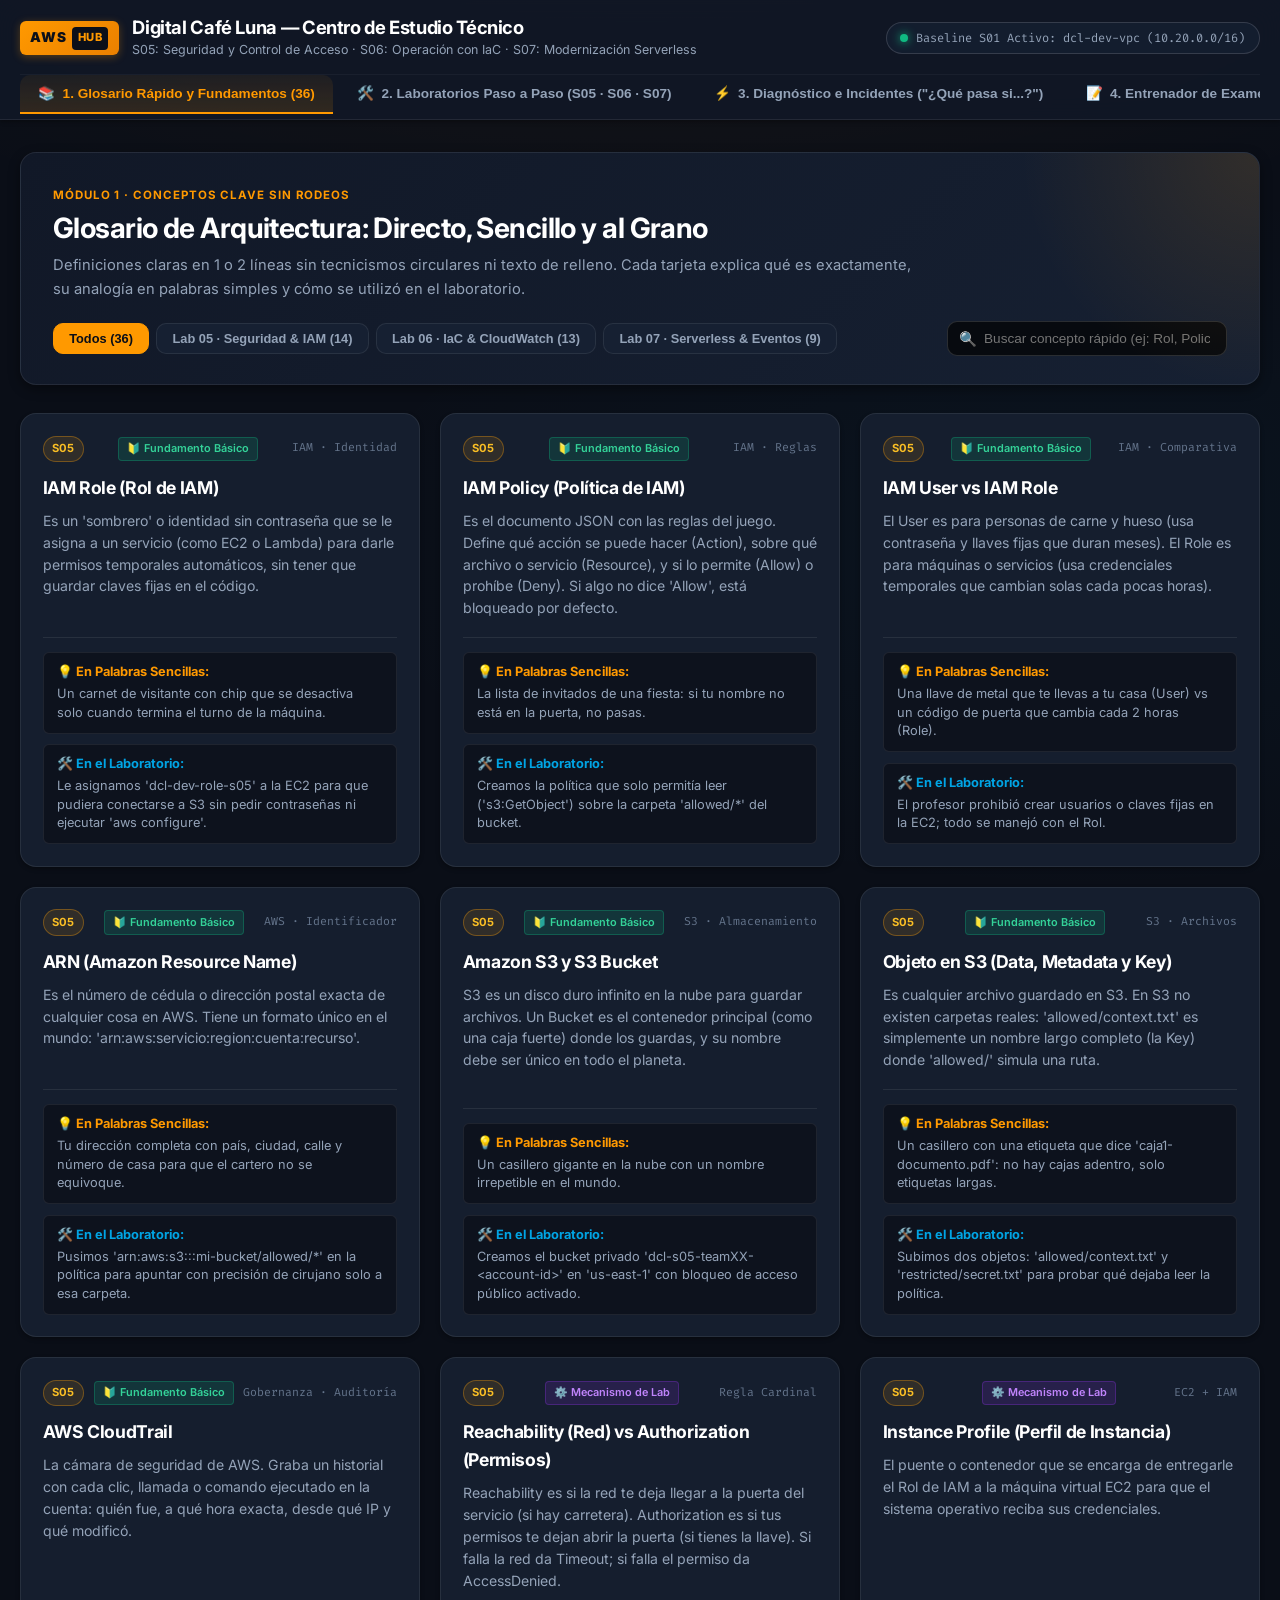
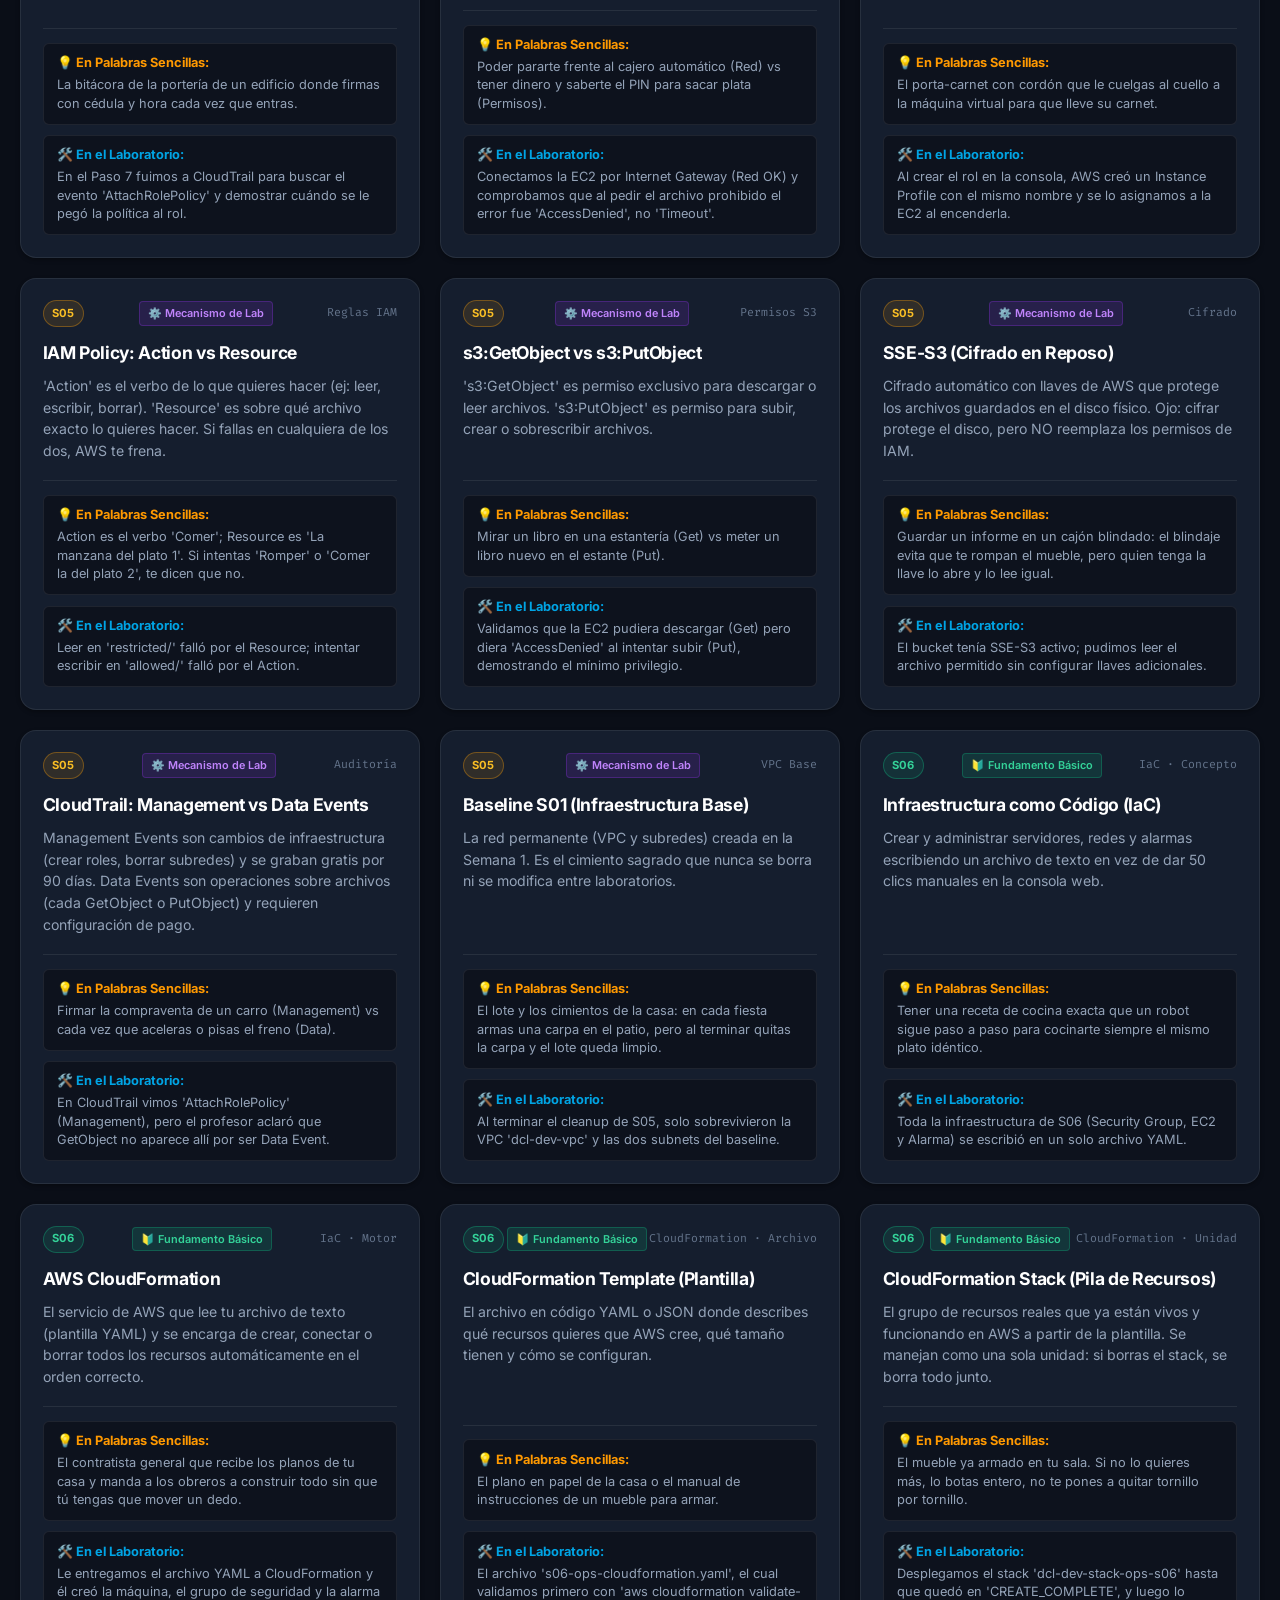
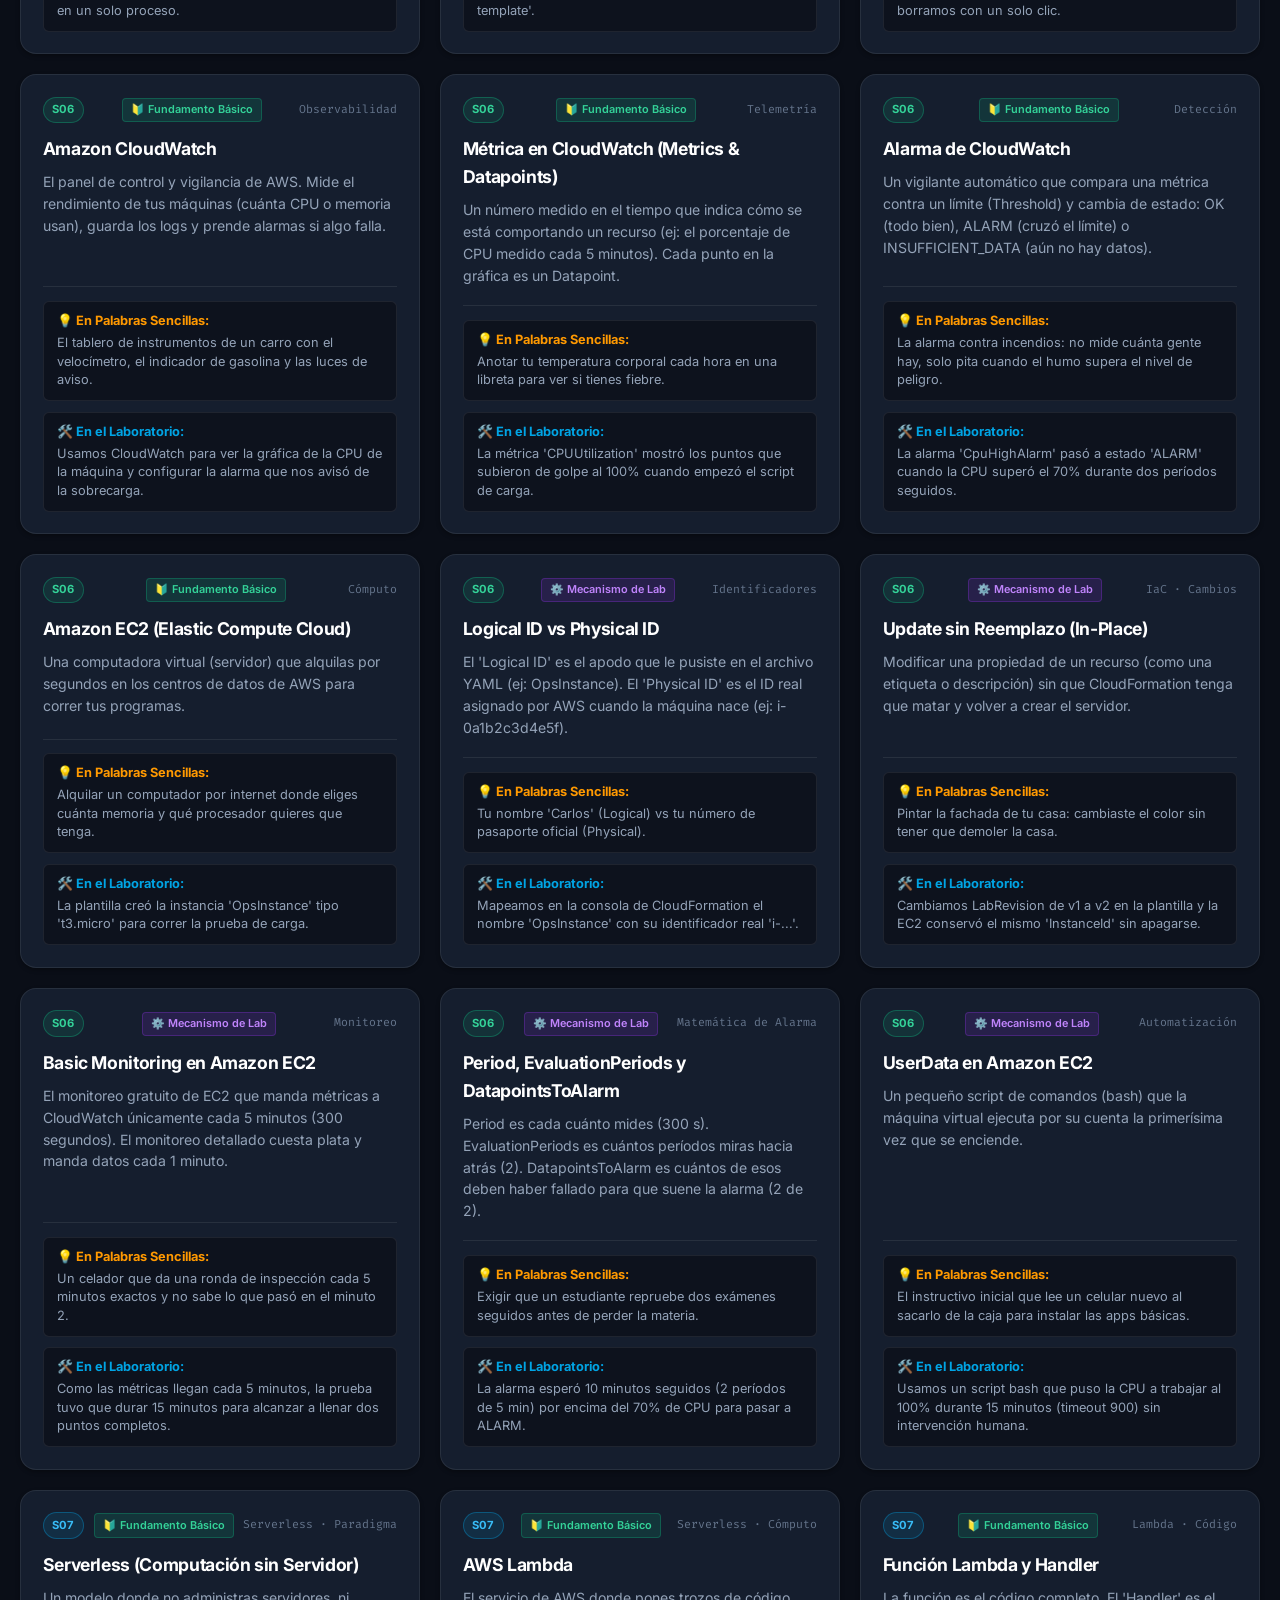
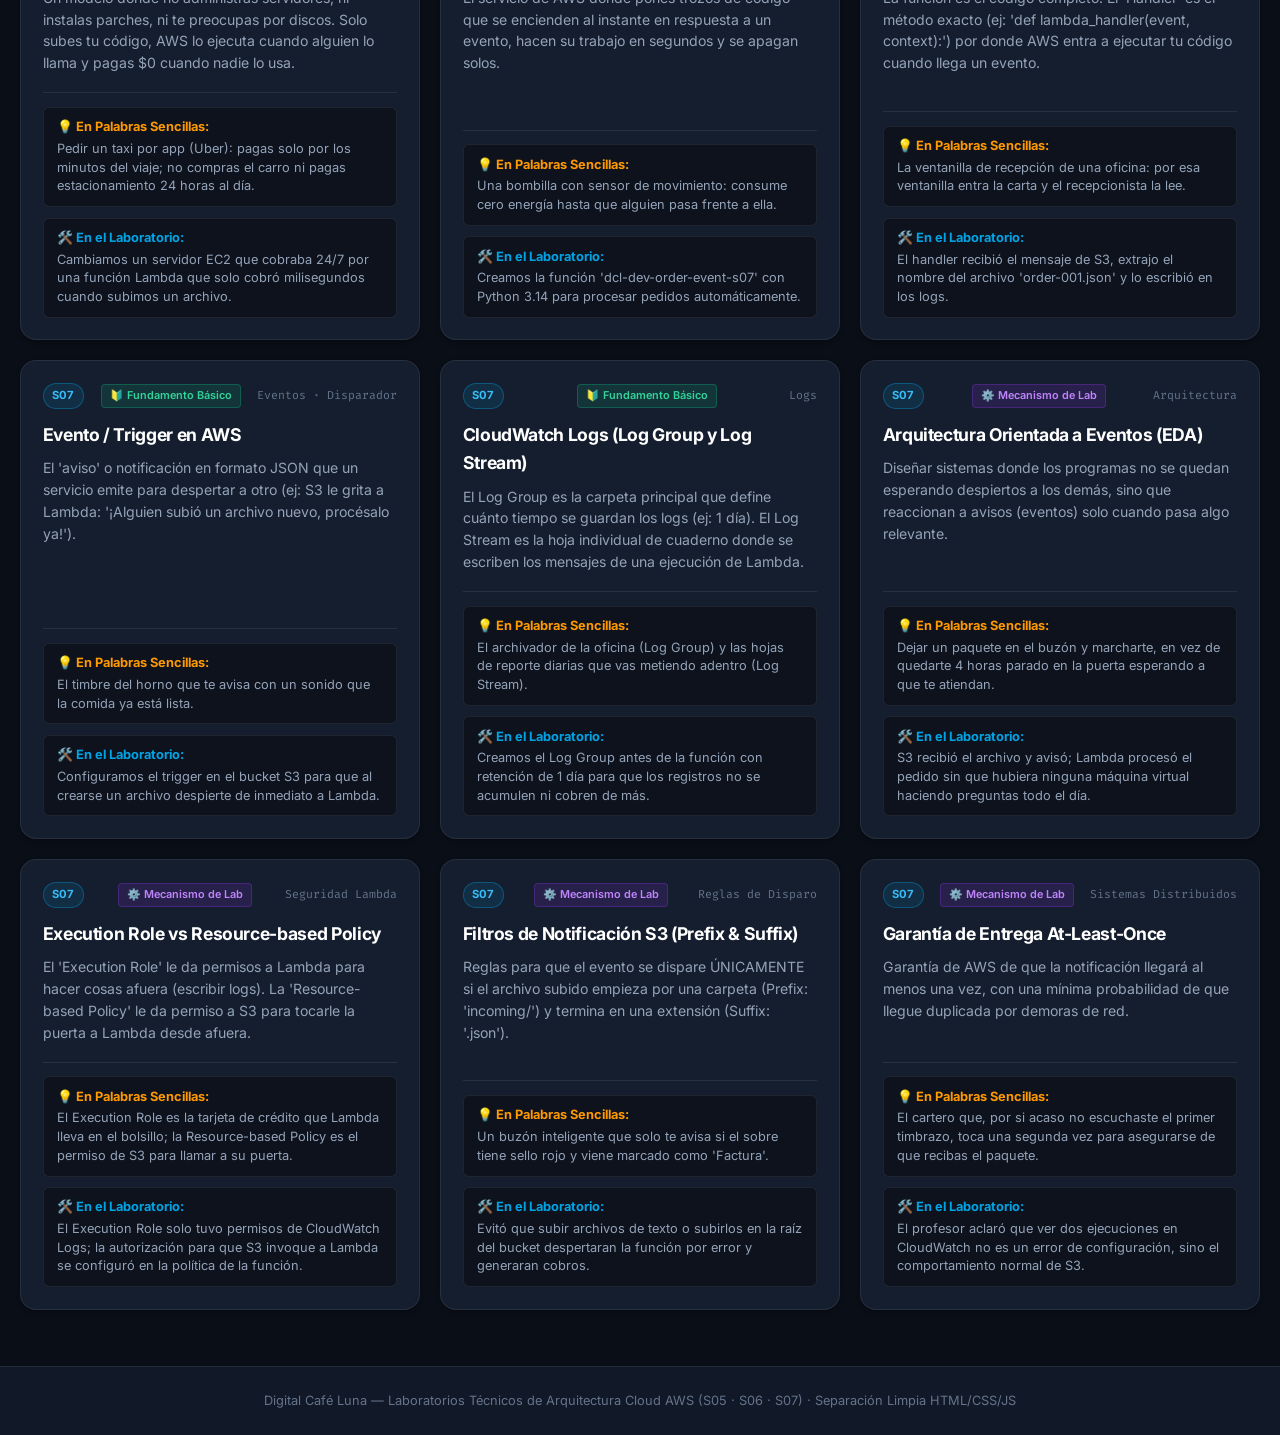
==== commit ec5bcd53: "refactor: simplify glossary definitions to be direct, punchy and easy to learn" ====
--- a/gemini-code-1792527632584.html
+++ b/gemini-code-1792527632584.html
@@ -20,7 +20,6 @@
   <header class="site-header" id="site-header">
     <div class="container">
       <div class="header-top">
-        <!-- Logotipo y Nombre del Sistema -->
         <div class="brand-wrapper">
           <div class="aws-badge-logo">
             <span>AWS</span>
@@ -32,7 +31,6 @@
           </div>
         </div>
 
-        <!-- Indicador de Entorno de Laboratorio -->
         <div class="header-status-pill">
           <span class="status-dot"></span>
           <span>Baseline S01 Activo: dcl-dev-vpc (10.20.0.0/16)</span>
@@ -42,7 +40,7 @@
       <!-- Barra de Navegación por Módulos -->
       <nav class="site-nav" id="main-nav" aria-label="Navegación principal">
         <button class="nav-tab-btn active" id="tab-glosario" onclick="switchTab('glosario')">
-          <span>📚</span> 1. Glosario Técnico y Fundamentos (37)
+          <span>📚</span> 1. Glosario Rápido y Fundamentos (36)
         </button>
         <button class="nav-tab-btn" id="tab-labs" onclick="switchTab('labs')">
           <span>🛠️</span> 2. Laboratorios Paso a Paso (S05 · S06 · S07)
@@ -69,18 +67,17 @@
            ============================================================== -->
       <section class="tab-pane active" id="pane-glosario">
         <div class="section-banner">
-          <span class="banner-tag">Módulo 1 · Fundamentos de Arquitectura</span>
-          <h2>Glosario Arquitectónico Completo: Fundamentos Atómicos & Mecanismos Avanzados</h2>
+          <span class="banner-tag">Módulo 1 · Conceptos Clave Sin Rodeos</span>
+          <h2>Glosario de Arquitectura: Directo, Sencillo y al Grano</h2>
           <p>
-            Comprende la nube desde su base esencial: primero definimos qué es un Rol, una Política, un Bucket o una Alarma,
-            y luego profundizamos en sus comportamientos y decisiones operacionales. Incluye analogías intuitivas y su aplicación empírica en el laboratorio.
+            Definiciones claras en 1 o 2 líneas sin tecnicismos circulares ni texto de relleno.
+            Cada tarjeta explica qué es exactamente, su analogía en palabras simples y cómo se utilizó en el laboratorio.
           </p>
 
-          <!-- Filtros y Búsqueda -->
           <div class="glossary-controls">
             <div class="filter-btn-group">
-              <button class="filter-pill-btn active" onclick="filterGlossary('all', this)">Todos los Conceptos (37)</button>
-              <button class="filter-pill-btn" onclick="filterGlossary('S05', this)">Lab 05 · Seguridad & IAM (15)</button>
+              <button class="filter-pill-btn active" onclick="filterGlossary('all', this)">Todos (36)</button>
+              <button class="filter-pill-btn" onclick="filterGlossary('S05', this)">Lab 05 · Seguridad & IAM (14)</button>
               <button class="filter-pill-btn" onclick="filterGlossary('S06', this)">Lab 06 · IaC & CloudWatch (13)</button>
               <button class="filter-pill-btn" onclick="filterGlossary('S07', this)">Lab 07 · Serverless & Eventos (9)</button>
             </div>
@@ -89,902 +86,877 @@
               <input type="text"
                      id="glossary-search-input"
                      class="search-input"
-                     placeholder="Buscar concepto (ej: Rol, Policy, ARN, Bucket, Lambda...)"
+                     placeholder="Buscar concepto rápido (ej: Rol, Policy, Bucket, CloudFormation...)"
                      oninput="searchGlossary(this.value)" />
             </div>
           </div>
         </div>
 
-        <!-- Cuadrícula Estática de Tarjetas de Glosario -->
         <div class="cards-grid" id="glossary-cards-grid">
 
-          <article class="glossary-card" data-lab="S05" data-level="Fundamento Atómico">
-            <div>
-              <div class="card-header-meta">
-                <span class="lab-badge s05">S05</span>
-                <span style="font-size: 0.68rem; padding: 0.15rem 0.5rem; border-radius: 4px; font-weight: 600; background: rgba(16,185,129,0.15); color: #34d399; border: 1px solid rgba(16,185,129,0.3);">
-                  🔰 Fundamento Atómico
-                </span>
-                <span class="card-topic-tag">IAM · Identidad</span>
-              </div>
-              <h3>IAM Role (Rol de IAM)</h3>
-              <p class="card-def">Una identidad de IAM definida en la cuenta de AWS que no posee credenciales fijas permanentes (ni contraseñas ni Access Keys). Está concebida para ser asumida temporalmente por servicios (como Amazon EC2 o AWS Lambda), aplicaciones o identidades externas. Al asumirse mediante AWS Security Token Service (STS), este entrega credenciales temporales que rotan y expiran de forma automática.</p>
-            </div>
-            <div class="card-callouts">
-              <div class="callout-box analogy">
-                <strong class="callout-label">💡 Concepto Intuitivo / Analogía Práctica:</strong>
-                <span>Un carnet o credencial electrónica con chip RFID. No le pertenece a una persona fija; quien lo porte en su turno adquiere los privilegios de esa credencial, y al expirar el turno la tarjeta se desactiva sin dejar llaves maestras físicas tiradas.</span>
-              </div>
-              <div class="callout-box lab-use">
-                <strong class="callout-label">🛠️ Aplicación Exacta en el Laboratorio:</strong>
-                <span>Creamos &#x27;dcl-dev-role-s05&#x27; con entidad de confianza para EC2. La máquina virtual obtuvo permisos para interactuar con S3 asumiendo este rol de forma transparente, sin necesidad de &#x27;aws configure&#x27; ni llaves guardadas en disco.</span>
-              </div>
-            </div>
-          </article>
-
-          <article class="glossary-card" data-lab="S05" data-level="Fundamento Atómico">
-            <div>
-              <div class="card-header-meta">
-                <span class="lab-badge s05">S05</span>
-                <span style="font-size: 0.68rem; padding: 0.15rem 0.5rem; border-radius: 4px; font-weight: 600; background: rgba(16,185,129,0.15); color: #34d399; border: 1px solid rgba(16,185,129,0.3);">
-                  🔰 Fundamento Atómico
-                </span>
-                <span class="card-topic-tag">IAM · Autorización</span>
-              </div>
-              <h3>IAM Policy (Política de IAM)</h3>
-              <p class="card-def">Un documento formal estructurado en sintaxis JSON que define explícitamente los permisos dentro de AWS. Contiene una o más declaraciones (Statements) con 4 elementos cardinales: Effect (Allow o Deny), Action (la operación API permitida o denegada), Resource (el ARN exacto sobre el cual aplica) y opcionalmente Condition. En AWS rige el principio de Denegación Implícita (Implicit Deny): todo lo que no esté explícitamente permitido está prohibido.</p>
-            </div>
-            <div class="card-callouts">
-              <div class="callout-box analogy">
-                <strong class="callout-label">💡 Concepto Intuitivo / Analogía Práctica:</strong>
-                <span>El contrato o reglamento de acceso de un edificio de alta seguridad. Estipula con precisión: &#x27;Se autoriza (Allow) abrir la puerta (Action) únicamente de la oficina 402 (Resource)&#x27;. Si intentas abrir la 403, el guardia te rechaza.</span>
-              </div>
-              <div class="callout-box lab-use">
-                <strong class="callout-label">🛠️ Aplicación Exacta en el Laboratorio:</strong>
-                <span>Creamos la Customer Managed Policy &#x27;dcl-dev-policy-s3-read-allowed-s05&#x27; que concedió únicamente &#x27;s3:GetObject&#x27; sobre el recurso &#x27;arn:aws:s3:::bucket/allowed/*&#x27;.</span>
-              </div>
-            </div>
-          </article>
-
-          <article class="glossary-card" data-lab="S05" data-level="Fundamento Atómico">
-            <div>
-              <div class="card-header-meta">
-                <span class="lab-badge s05">S05</span>
-                <span style="font-size: 0.68rem; padding: 0.15rem 0.5rem; border-radius: 4px; font-weight: 600; background: rgba(16,185,129,0.15); color: #34d399; border: 1px solid rgba(16,185,129,0.3);">
-                  🔰 Fundamento Atómico
-                </span>
-                <span class="card-topic-tag">IAM · Buenas Prácticas</span>
-              </div>
-              <h3>IAM User vs IAM Role</h3>
-              <p class="card-def">Un IAM User es una identidad de larga duración asociada a una persona específica, que utiliza credenciales estáticas permanentes (usuario/contraseña para consola o Access Keys estáticas para CLI). Un IAM Role es una identidad asumible por servicios o aplicaciones que usa credenciales temporales generadas por STS sin almacenar llaves fijas. Las buenas prácticas de AWS prohíben categóricamente usar IAM Users o Access Keys estáticas en cargas de trabajo.</p>
-            </div>
-            <div class="card-callouts">
-              <div class="callout-box analogy">
-                <strong class="callout-label">💡 Concepto Intuitivo / Analogía Práctica:</strong>
-                <span>Un candado con llave de bronce que te llevas a casa (User: si la pierdes, cualquiera entra) frente a una cerradura digital con código que cambia cada hora (Role: si alguien copia el código, en poco tiempo ya no sirve).</span>
-              </div>
-              <div class="callout-box lab-use">
-                <strong class="callout-label">🛠️ Aplicación Exacta en el Laboratorio:</strong>
-                <span>El paso Preflight 5 del profesor prohíbe taxativamente crear access keys fijas o ejecutar &#x27;aws configure&#x27; en la EC2. La identidad se resolvió 100% mediante el IAM Role.</span>
-              </div>
-            </div>
-          </article>
-
-          <article class="glossary-card" data-lab="S05" data-level="Fundamento Atómico">
-            <div>
-              <div class="card-header-meta">
-                <span class="lab-badge s05">S05</span>
-                <span style="font-size: 0.68rem; padding: 0.15rem 0.5rem; border-radius: 4px; font-weight: 600; background: rgba(16,185,129,0.15); color: #34d399; border: 1px solid rgba(16,185,129,0.3);">
-                  🔰 Fundamento Atómico
-                </span>
-                <span class="card-topic-tag">AWS · Nomenclatura</span>
-              </div>
-              <h3>ARN (Amazon Resource Name)</h3>
-              <p class="card-def">El identificador estándar, unívoco e inequívoco a nivel global para cualquier recurso creado dentro de la nube de AWS. Sigue la estructura jerárquica: &#x27;arn:partition:service:region:account-id:resource-type/resource-id&#x27;. Permite al motor de IAM evaluar con precisión matemática el elemento &#x27;Resource&#x27; de una política.</p>
-            </div>
-            <div class="card-callouts">
-              <div class="callout-box analogy">
-                <strong class="callout-label">💡 Concepto Intuitivo / Analogía Práctica:</strong>
-                <span>La dirección postal estandarizada internacional (País, Código Postal, Ciudad, Calle, Número de Puerta) que garantiza que un paquete llegue a esa oficina exacta en todo el planeta.</span>
-              </div>
-              <div class="callout-box lab-use">
-                <strong class="callout-label">🛠️ Aplicación Exacta en el Laboratorio:</strong>
-                <span>Definimos el recurso exacto en la política como &#x27;arn:aws:s3:::dcl-s05-teamXX-&lt;account-id&gt;/allowed/*&#x27;, delimitando el alcance únicamente a los objetos bajo ese prefijo.</span>
-              </div>
-            </div>
-          </article>
-
-          <article class="glossary-card" data-lab="S05" data-level="Fundamento Atómico">
-            <div>
-              <div class="card-header-meta">
-                <span class="lab-badge s05">S05</span>
-                <span style="font-size: 0.68rem; padding: 0.15rem 0.5rem; border-radius: 4px; font-weight: 600; background: rgba(16,185,129,0.15); color: #34d399; border: 1px solid rgba(16,185,129,0.3);">
-                  🔰 Fundamento Atómico
-                </span>
-                <span class="card-topic-tag">S3 · Almacenamiento</span>
-              </div>
-              <h3>Amazon S3 y S3 Bucket</h3>
-              <p class="card-def">Amazon Simple Storage Service (S3) es el servicio de almacenamiento de objetos escalable de AWS. Un &#x27;Bucket&#x27; es el contenedor raíz de primer nivel donde se alojan los objetos. Los buckets se crean en una región geográfica específica pero sus nombres deben ser únicos globalmente en toda la infraestructura mundial de AWS. Incluyen control de acceso público (Block Public Access) y cifrado por defecto.</p>
-            </div>
-            <div class="card-callouts">
-              <div class="callout-box analogy">
-                <strong class="callout-label">💡 Concepto Intuitivo / Analogía Práctica:</strong>
-                <span>Un hangar de contenedores marítimos. El bucket es un contenedor cerrado con un código de serie mundial irrepetible dentro del cual guardas cajas de datos.</span>
-              </div>
-              <div class="callout-box lab-use">
-                <strong class="callout-label">🛠️ Aplicación Exacta en el Laboratorio:</strong>
-                <span>Creamos el bucket privado &#x27;dcl-s05-teamXX-&lt;account-id&gt;&#x27; en &#x27;us-east-1&#x27; con Block Public Access 100% activo y cifrado SSE-S3 por defecto.</span>
-              </div>
-            </div>
-          </article>
-
-          <article class="glossary-card" data-lab="S05" data-level="Fundamento Atómico">
-            <div>
-              <div class="card-header-meta">
-                <span class="lab-badge s05">S05</span>
-                <span style="font-size: 0.68rem; padding: 0.15rem 0.5rem; border-radius: 4px; font-weight: 600; background: rgba(16,185,129,0.15); color: #34d399; border: 1px solid rgba(16,185,129,0.3);">
-                  🔰 Fundamento Atómico
-                </span>
-                <span class="card-topic-tag">S3 · Objetos</span>
-              </div>
-              <h3>Objeto en S3 (Data, Metadata y Key)</h3>
-              <p class="card-def">La entidad fundamental almacenada en S3. A diferencia de un sistema de archivos tradicional (disco duro con carpetas jerárquicas), S3 es un espacio plano de almacenamiento de objetos. Cada objeto consta de sus datos binarios, metadatos y una &#x27;Key&#x27; (clave o identificador alfanumérico completo). Los nombres que parecen directorios (ej. &#x27;allowed/context.txt&#x27;) son solo cadenas de texto donde &#x27;allowed/&#x27; es un prefijo, no una carpeta física.</p>
-            </div>
-            <div class="card-callouts">
-              <div class="callout-box analogy">
-                <strong class="callout-label">💡 Concepto Intuitivo / Analogía Práctica:</strong>
-                <span>Una pared gigante con casilleros etiquetados. No hay una habitación dentro de otra habitación: solo hay casilleros con etiquetas largas escritas en el frente.</span>
-              </div>
-              <div class="callout-box lab-use">
-                <strong class="callout-label">🛠️ Aplicación Exacta en el Laboratorio:</strong>
-                <span>Cargamos dos objetos independientes en el mismo bucket: &#x27;allowed/context.txt&#x27; y &#x27;restricted/secret.txt&#x27; para aislar y contrastar la variable de autorización en el acceso.</span>
-              </div>
-            </div>
-          </article>
-
-          <article class="glossary-card" data-lab="S05" data-level="Fundamento Atómico">
-            <div>
-              <div class="card-header-meta">
-                <span class="lab-badge s05">S05</span>
-                <span style="font-size: 0.68rem; padding: 0.15rem 0.5rem; border-radius: 4px; font-weight: 600; background: rgba(16,185,129,0.15); color: #34d399; border: 1px solid rgba(16,185,129,0.3);">
-                  🔰 Fundamento Atómico
-                </span>
-                <span class="card-topic-tag">Gobernanza &amp; Auditoría</span>
-              </div>
-              <h3>AWS CloudTrail</h3>
-              <p class="card-def">El servicio central de auditoría, gobernanza y registro operacional de AWS. CloudTrail registra de forma inmutable cada llamada a las APIs de AWS realizada en la cuenta (desde la Consola, AWS CLI o SDKs), capturando quién solicitó la acción (Identity/Principal), qué acción solicitó (EventName), cuándo (EventTime), desde qué IP de origen y con qué parámetros.</p>
-            </div>
-            <div class="card-callouts">
-              <div class="callout-box analogy">
-                <strong class="callout-label">💡 Concepto Intuitivo / Analogía Práctica:</strong>
-                <span>La cámara de seguridad de circuito cerrado y el libro de firmas en la recepción de un banco que registra quién entra, qué puerta pide abrir y a qué hora exacta.</span>
-              </div>
-              <div class="callout-box lab-use">
-                <strong class="callout-label">🛠️ Aplicación Exacta en el Laboratorio:</strong>
-                <span>En el Paso 7 auditamos CloudTrail Event History para localizar el registro exacto del evento de administración &#x27;AttachRolePolicy&#x27; generado al vincular la política al rol.</span>
-              </div>
-            </div>
-          </article>
-
-          <article class="glossary-card" data-lab="S05" data-level="Mecanismo Avanzado">
-            <div>
-              <div class="card-header-meta">
-                <span class="lab-badge s05">S05</span>
-                <span style="font-size: 0.68rem; padding: 0.15rem 0.5rem; border-radius: 4px; font-weight: 600; background: rgba(147,51,234,0.15); color: #c084fc; border: 1px solid rgba(147,51,234,0.3);">
-                  ⚙️ Mecanismo de Lab
-                </span>
-                <span class="card-topic-tag">Red vs Autorización</span>
-              </div>
-              <h3>Reachability (Alcance de Red)</h3>
-              <p class="card-def">Capacidad de un paquete IP para viajar desde una interfaz de red (ENI en EC2) hasta el endpoint del servicio AWS a través de la infraestructura de enrutamiento (Internet Gateway, tablas de ruta y Security Groups).</p>
-            </div>
-            <div class="card-callouts">
-              <div class="callout-box analogy">
-                <strong class="callout-label">💡 Concepto Intuitivo / Analogía Práctica:</strong>
-                <span>Tener una carretera pavimentada y el portón abierto para llegar hasta la puerta del banco. Que puedas pararte en la puerta no significa que el guardia te deje entrar a la bóveda.</span>
-              </div>
-              <div class="callout-box lab-use">
-                <strong class="callout-label">🛠️ Aplicación Exacta en el Laboratorio:</strong>
-                <span>En el Lab 05 configuramos Internet Gateway y ruta 0.0.0.0/0 en Subnet A para que la EC2 alcance el endpoint público de S3. Si la red falla, la respuesta es &#x27;Could not connect / Timeout&#x27;, jamás &#x27;AccessDenied&#x27;.</span>
-              </div>
-            </div>
-          </article>
-
-          <article class="glossary-card" data-lab="S05" data-level="Mecanismo Avanzado">
-            <div>
-              <div class="card-header-meta">
-                <span class="lab-badge s05">S05</span>
-                <span style="font-size: 0.68rem; padding: 0.15rem 0.5rem; border-radius: 4px; font-weight: 600; background: rgba(147,51,234,0.15); color: #c084fc; border: 1px solid rgba(147,51,234,0.3);">
-                  ⚙️ Mecanismo de Lab
-                </span>
-                <span class="card-topic-tag">Control de Acceso</span>
-              </div>
-              <h3>Authorization (Autorización IAM)</h3>
-              <p class="card-def">Evaluación formal donde el motor de políticas de AWS determina si la identidad autenticada tiene permiso para ejecutar una acción específica (Action) sobre un recurso determinado (Resource).</p>
-            </div>
-            <div class="card-callouts">
-              <div class="callout-box analogy">
-                <strong class="callout-label">💡 Concepto Intuitivo / Analogía Práctica:</strong>
-                <span>El guardia revisando tu identificación contra el libro de registros para decidir si tu llave autoriza abrir la caja de seguridad A o la B.</span>
-              </div>
-              <div class="callout-box lab-use">
-                <strong class="callout-label">🛠️ Aplicación Exacta en el Laboratorio:</strong>
-                <span>La misma instancia EC2 con el mismo IAM Role leyó con éxito &#x27;allowed/context.txt&#x27; (PASS) pero recibió &#x27;AccessDenied&#x27; al solicitar &#x27;restricted/secret.txt&#x27;.</span>
-              </div>
-            </div>
-          </article>
-
-          <article class="glossary-card" data-lab="S05" data-level="Mecanismo Avanzado">
-            <div>
-              <div class="card-header-meta">
-                <span class="lab-badge s05">S05</span>
-                <span style="font-size: 0.68rem; padding: 0.15rem 0.5rem; border-radius: 4px; font-weight: 600; background: rgba(147,51,234,0.15); color: #c084fc; border: 1px solid rgba(147,51,234,0.3);">
-                  ⚙️ Mecanismo de Lab
-                </span>
-                <span class="card-topic-tag">EC2 + IAM</span>
-              </div>
-              <h3>Instance Profile (Perfil de Instancia)</h3>
-              <p class="card-def">Contenedor que permite asociar un rol de IAM a una instancia EC2 en tiempo de inicialización o en caliente para que el servicio de metadatos de la instancia (IMDS) entregue las credenciales temporales del rol a las aplicaciones que corren dentro del servidor.</p>
-            </div>
-            <div class="card-callouts">
-              <div class="callout-box analogy">
-                <strong class="callout-label">💡 Concepto Intuitivo / Analogía Práctica:</strong>
-                <span>El porta-carnet físico con cordón donde insertas el chip de permisos para que la máquina virtual lo lleve colgado al cuello.</span>
-              </div>
-              <div class="callout-box lab-use">
-                <strong class="callout-label">🛠️ Aplicación Exacta en el Laboratorio:</strong>
-                <span>Al crear el rol &#x27;dcl-dev-role-s05&#x27; en la consola para el servicio EC2, AWS generó automáticamente un Instance Profile homónimo para asociarlo a la instancia virtual.</span>
-              </div>
-            </div>
-          </article>
-
-          <article class="glossary-card" data-lab="S05" data-level="Mecanismo Avanzado">
-            <div>
-              <div class="card-header-meta">
-                <span class="lab-badge s05">S05</span>
-                <span style="font-size: 0.68rem; padding: 0.15rem 0.5rem; border-radius: 4px; font-weight: 600; background: rgba(147,51,234,0.15); color: #c084fc; border: 1px solid rgba(147,51,234,0.3);">
-                  ⚙️ Mecanismo de Lab
-                </span>
-                <span class="card-topic-tag">Estructura JSON</span>
-              </div>
-              <h3>IAM Policy: Action vs Resource</h3>
-              <p class="card-def">&#x27;Action&#x27; especifica el verbo o método de API permitido o denegado (ej. s3:GetObject). &#x27;Resource&#x27; especifica el objeto o ARN específico sobre el cual recae dicha operación. Cambiar cualquiera de los dos altera el resultado de la autorización.</p>
-            </div>
-            <div class="card-callouts">
-              <div class="callout-box analogy">
-                <strong class="callout-label">💡 Concepto Intuitivo / Analogía Práctica:</strong>
-                <span>&#x27;Action&#x27; es el verbo &#x27;Leer&#x27;, mientras que &#x27;Resource&#x27; es el estante número 1. Si intentas &#x27;Escribir&#x27; o &#x27;Leer el estante 2&#x27;, la petición es rechazada.</span>
-              </div>
-              <div class="callout-box lab-use">
-                <strong class="callout-label">🛠️ Aplicación Exacta en el Laboratorio:</strong>
-                <span>Con Action: &#x27;s3:GetObject&#x27; y Resource: &#x27;arn:aws:s3:::bucket/allowed/*&#x27;, leer en restricted/ falló por Resource y escribir en allowed/ falló por Action.</span>
-              </div>
-            </div>
-          </article>
-
-          <article class="glossary-card" data-lab="S05" data-level="Mecanismo Avanzado">
-            <div>
-              <div class="card-header-meta">
-                <span class="lab-badge s05">S05</span>
-                <span style="font-size: 0.68rem; padding: 0.15rem 0.5rem; border-radius: 4px; font-weight: 600; background: rgba(147,51,234,0.15); color: #c084fc; border: 1px solid rgba(147,51,234,0.3);">
-                  ⚙️ Mecanismo de Lab
-                </span>
-                <span class="card-topic-tag">Permisos S3</span>
-              </div>
-              <h3>s3:GetObject vs s3:PutObject</h3>
-              <p class="card-def">&#x27;s3:GetObject&#x27; concede permiso de lectura y descarga de bytes de un objeto existente. &#x27;s3:PutObject&#x27; autoriza la carga, creación o sobrescritura de objetos en S3.</p>
-            </div>
-            <div class="card-callouts">
-              <div class="callout-box analogy">
-                <strong class="callout-label">💡 Concepto Intuitivo / Analogía Práctica:</strong>
-                <span>GetObject es consultar un expediente existente; PutObject es archivar un documento nuevo en el archivador.</span>
-              </div>
-              <div class="callout-box lab-use">
-                <strong class="callout-label">🛠️ Aplicación Exacta en el Laboratorio:</strong>
-                <span>Se validó que el rol tuviera únicamente s3:GetObject, verificando que los intentos de s3:PutObject fueran rechazados con AccessDenied de manera sistemática.</span>
-              </div>
-            </div>
-          </article>
-
-          <article class="glossary-card" data-lab="S05" data-level="Mecanismo Avanzado">
-            <div>
-              <div class="card-header-meta">
-                <span class="lab-badge s05">S05</span>
-                <span style="font-size: 0.68rem; padding: 0.15rem 0.5rem; border-radius: 4px; font-weight: 600; background: rgba(147,51,234,0.15); color: #c084fc; border: 1px solid rgba(147,51,234,0.3);">
-                  ⚙️ Mecanismo de Lab
-                </span>
-                <span class="card-topic-tag">Cifrado en Reposo</span>
-              </div>
-              <h3>SSE-S3 (Server-Side Encryption)</h3>
-              <p class="card-def">Cifrado del lado del servidor gestionado por S3 con llaves administradas por AWS (AES-256). Protege los datos en reposo contra acceso físico no autorizado al soporte de almacenamiento de AWS.</p>
-            </div>
-            <div class="card-callouts">
-              <div class="callout-box analogy">
-                <strong class="callout-label">💡 Concepto Intuitivo / Analogía Práctica:</strong>
-                <span>Guardar un libro dentro de una caja fuerte de acero blindado. La caja protege contra robos físicos, pero quien tenga autorización formal para abrir la caja puede leer el texto sin problemas.</span>
-              </div>
-              <div class="callout-box lab-use">
-                <strong class="callout-label">🛠️ Aplicación Exacta en el Laboratorio:</strong>
-                <span>Se verificó que el bucket tuviera SSE-S3 activo, demostrando que el cifrado protege los datos pero NO sustituye ni condiciona las decisiones de autorización de IAM.</span>
-              </div>
-            </div>
-          </article>
-
-          <article class="glossary-card" data-lab="S05" data-level="Mecanismo Avanzado">
-            <div>
-              <div class="card-header-meta">
-                <span class="lab-badge s05">S05</span>
-                <span style="font-size: 0.68rem; padding: 0.15rem 0.5rem; border-radius: 4px; font-weight: 600; background: rgba(147,51,234,0.15); color: #c084fc; border: 1px solid rgba(147,51,234,0.3);">
-                  ⚙️ Mecanismo de Lab
-                </span>
-                <span class="card-topic-tag">Auditoría AWS</span>
-              </div>
-              <h3>CloudTrail: Management vs Data Events</h3>
-              <p class="card-def">Management Events registran operaciones del plano de control (crear recursos, modificar roles, asociar políticas como AttachRolePolicy) y se guardan gratis por 90 días en Event History. Data Events registran operaciones de datos de alto volumen (GetObject, PutObject en S3) y requieren un Trail dedicado de pago.</p>
-            </div>
-            <div class="card-callouts">
-              <div class="callout-box analogy">
-                <strong class="callout-label">💡 Concepto Intuitivo / Analogía Práctica:</strong>
-                <span>Management Events registra cuando se crea o modifica una cuenta bancaria; Data Events registra cada depósito o retiro individual de 5 centavos.</span>
-              </div>
-              <div class="callout-box lab-use">
-                <strong class="callout-label">🛠️ Aplicación Exacta en el Laboratorio:</strong>
-                <span>Auditamos &#x27;AttachRolePolicy&#x27; en Event History; el profesor enfatizó que GetObject y PutObject no aparecen allí por ser Data Events.</span>
-              </div>
-            </div>
-          </article>
-
-          <article class="glossary-card" data-lab="S06" data-level="Fundamento Atómico">
-            <div>
-              <div class="card-header-meta">
-                <span class="lab-badge s06">S06</span>
-                <span style="font-size: 0.68rem; padding: 0.15rem 0.5rem; border-radius: 4px; font-weight: 600; background: rgba(16,185,129,0.15); color: #34d399; border: 1px solid rgba(16,185,129,0.3);">
-                  🔰 Fundamento Atómico
-                </span>
-                <span class="card-topic-tag">IaC · Paradigma</span>
-              </div>
-              <h3>Infraestructura como Código (IaC)</h3>
-              <p class="card-def">La práctica de ingeniería de definir, aprovisionar y gestionar infraestructura computacional (servidores, redes, cortafuegos, almacenamiento) mediante especificaciones declarativas y archivos de código legibles por humanos y máquinas, en lugar de configuraciones manuales interactivas en consolas web.</p>
-            </div>
-            <div class="card-callouts">
-              <div class="callout-box analogy">
-                <strong class="callout-label">💡 Concepto Intuitivo / Analogía Práctica:</strong>
-                <span>En lugar de construir un edificio poniendo ladrillos a pulso y de memoria cada vez, tienes el plano arquitectónico computarizado en AutoCAD que una impresora 3D puede replicar exactamente mil veces de forma idéntica.</span>
-              </div>
-              <div class="callout-box lab-use">
-                <strong class="callout-label">🛠️ Aplicación Exacta en el Laboratorio:</strong>
-                <span>En S06 no se hizo clic manual en consolas para crear la EC2 o la alarma: se codificó la infraestructura completa en el archivo declarativo &#x27;s06-ops-cloudformation.yaml&#x27;.</span>
-              </div>
-            </div>
-          </article>
-
-          <article class="glossary-card" data-lab="S06" data-level="Fundamento Atómico">
-            <div>
-              <div class="card-header-meta">
-                <span class="lab-badge s06">S06</span>
-                <span style="font-size: 0.68rem; padding: 0.15rem 0.5rem; border-radius: 4px; font-weight: 600; background: rgba(16,185,129,0.15); color: #34d399; border: 1px solid rgba(16,185,129,0.3);">
-                  🔰 Fundamento Atómico
-                </span>
-                <span class="card-topic-tag">IaC · Servicio</span>
-              </div>
-              <h3>AWS CloudFormation</h3>
-              <p class="card-def">El servicio nativo de AWS para implementar Infraestructura como Código. CloudFormation procesa plantillas declarativas en YAML o JSON, calcula automáticamente el orden y grafo de dependencias de los componentes, y aprovisiona o actualiza los recursos de forma atómica y coordinada.</p>
-            </div>
-            <div class="card-callouts">
-              <div class="callout-box analogy">
-                <strong class="callout-label">💡 Concepto Intuitivo / Analogía Práctica:</strong>
-                <span>El maestro de obra general que recibe los planos de la casa y coordina a los electricistas, plomeros y albañiles para entregar la obra terminada sin que tú tengas que coordinar obrero por obrero.</span>
-              </div>
-              <div class="callout-box lab-use">
-                <strong class="callout-label">🛠️ Aplicación Exacta en el Laboratorio:</strong>
-                <span>Usamos CloudFormation para crear el stack &#x27;dcl-dev-stack-ops-s06&#x27;, aplicar una actualización in-place de v1 a v2, y finalmente destruir todo el entorno con un único comando declarativo.</span>
-              </div>
-            </div>
-          </article>
-
-          <article class="glossary-card" data-lab="S06" data-level="Fundamento Atómico">
-            <div>
-              <div class="card-header-meta">
-                <span class="lab-badge s06">S06</span>
-                <span style="font-size: 0.68rem; padding: 0.15rem 0.5rem; border-radius: 4px; font-weight: 600; background: rgba(16,185,129,0.15); color: #34d399; border: 1px solid rgba(16,185,129,0.3);">
-                  🔰 Fundamento Atómico
-                </span>
-                <span class="card-topic-tag">CloudFormation · Código</span>
-              </div>
-              <h3>CloudFormation Template (Plantilla)</h3>
-              <p class="card-def">El archivo de texto estructurado (en YAML o JSON) que describe el estado deseado de los recursos en AWS. Contiene secciones formales como &#x27;Parameters&#x27; (valores que ingresa el usuario al desplegar), &#x27;Resources&#x27; (los componentes de AWS que se deben crear con sus propiedades) y &#x27;Outputs&#x27; (valores exportados tras el despliegue exitoso).</p>
-            </div>
-            <div class="card-callouts">
-              <div class="callout-box analogy">
-                <strong class="callout-label">💡 Concepto Intuitivo / Analogía Práctica:</strong>
-                <span>La receta escrita de un plato gastronómico o las instrucciones de armado de IKEA: describe los ingredientes necesarios y cómo deben ensamblarse las piezas.</span>
-              </div>
-              <div class="callout-box lab-use">
-                <strong class="callout-label">🛠️ Aplicación Exacta en el Laboratorio:</strong>
-                <span>Validamos la sintaxis del template con &#x27;aws cloudformation validate-template&#x27; antes de desplegarlo, confirmando que la plantilla no tenía errores gramaticales.</span>
-              </div>
-            </div>
-          </article>
-
-          <article class="glossary-card" data-lab="S06" data-level="Fundamento Atómico">
-            <div>
-              <div class="card-header-meta">
-                <span class="lab-badge s06">S06</span>
-                <span style="font-size: 0.68rem; padding: 0.15rem 0.5rem; border-radius: 4px; font-weight: 600; background: rgba(16,185,129,0.15); color: #34d399; border: 1px solid rgba(16,185,129,0.3);">
-                  🔰 Fundamento Atómico
-                </span>
-                <span class="card-topic-tag">CloudFormation · Ciclo de Vida</span>
-              </div>
-              <h3>CloudFormation Stack (Pila de Recursos)</h3>
-              <p class="card-def">La unidad viva de despliegue que agrupa todos los recursos físicos creados en AWS a partir de una plantilla. Si la creación de un recurso falla, CloudFormation ejecuta un Rollback automático para evitar estados inconsistentes. Al eliminar el stack, todos sus recursos asociados se destruyen de manera limpia y sincronizada.</p>
-            </div>
-            <div class="card-callouts">
-              <div class="callout-box analogy">
-                <strong class="callout-label">💡 Concepto Intuitivo / Analogía Práctica:</strong>
-                <span>El mueble de oficina completamente ensamblado y en uso. Si decides mudarte o desecharlo, no desarmas tornillo por tornillo: retiras el mueble entero como un solo bloque.</span>
-              </div>
-              <div class="callout-box lab-use">
-                <strong class="callout-label">🛠️ Aplicación Exacta en el Laboratorio:</strong>
-                <span>Monitoreamos el stack hasta alcanzar &#x27;CREATE_COMPLETE&#x27; y luego realizamos el cleanup ejecutando &#x27;Delete stack&#x27;, eliminando la EC2, el SG y la alarma en un solo paso.</span>
-              </div>
-            </div>
-          </article>
-
-          <article class="glossary-card" data-lab="S06" data-level="Fundamento Atómico">
-            <div>
-              <div class="card-header-meta">
-                <span class="lab-badge s06">S06</span>
-                <span style="font-size: 0.68rem; padding: 0.15rem 0.5rem; border-radius: 4px; font-weight: 600; background: rgba(16,185,129,0.15); color: #34d399; border: 1px solid rgba(16,185,129,0.3);">
-                  🔰 Fundamento Atómico
-                </span>
-                <span class="card-topic-tag">Observabilidad · Monitoreo</span>
-              </div>
-              <h3>Amazon CloudWatch</h3>
-              <p class="card-def">El servicio integral de monitoreo, telemetría y observabilidad de AWS. Recolecta datos operacionales en forma de registros (Logs), métricas numéricas con marcas temporales (Metrics) y eventos del sistema, permitiendo visualizar el rendimiento del sistema y activar alarmas automáticas ante anomalías.</p>
-            </div>
-            <div class="card-callouts">
-              <div class="callout-box analogy">
-                <strong class="callout-label">💡 Concepto Intuitivo / Analogía Práctica:</strong>
-                <span>El tablero de instrumentos de un avión o automóvil, que te indica en tiempo real la velocidad, temperatura del motor, presión de aceite y enciende testigos luminosos de aviso.</span>
-              </div>
-              <div class="callout-box lab-use">
-                <strong class="callout-label">🛠️ Aplicación Exacta en el Laboratorio:</strong>
-                <span>CloudWatch monitoreó el consumo de CPU de la instancia virtual y evaluó las condiciones matemáticas de la alarma ante la sobrecarga inducida.</span>
-              </div>
-            </div>
-          </article>
-
-          <article class="glossary-card" data-lab="S06" data-level="Fundamento Atómico">
-            <div>
-              <div class="card-header-meta">
-                <span class="lab-badge s06">S06</span>
-                <span style="font-size: 0.68rem; padding: 0.15rem 0.5rem; border-radius: 4px; font-weight: 600; background: rgba(16,185,129,0.15); color: #34d399; border: 1px solid rgba(16,185,129,0.3);">
-                  🔰 Fundamento Atómico
-                </span>
-                <span class="card-topic-tag">CloudWatch · Telemetría</span>
-              </div>
-              <h3>Métrica en CloudWatch (Metrics &amp; Datapoints)</h3>
-              <p class="card-def">Una variable numérica cuantitativa con marca de tiempo (timestamp) que mide el comportamiento o rendimiento de un recurso en AWS (ejemplo: &#x27;CPUUtilization&#x27;, &#x27;NetworkIn&#x27;, &#x27;DiskReadOps&#x27;). Cada punto de dato (&#x27;datapoint&#x27;) emitido por el hipervisor o servicio contiene un valor numérico, una hora exacta y dimensiones asociadas (como InstanceId).</p>
-            </div>
-            <div class="card-callouts">
-              <div class="callout-box analogy">
-                <strong class="callout-label">💡 Concepto Intuitivo / Analogía Práctica:</strong>
-                <span>La gráfica de signos vitales de un paciente tomada cada 5 minutos en un hospital: 36.5°C a las 10:00, 37.0°C a las 10:05, 38.8°C a las 10:10.</span>
-              </div>
-              <div class="callout-box lab-use">
-                <strong class="callout-label">🛠️ Aplicación Exacta en el Laboratorio:</strong>
-                <span>Visualizamos los datapoints de &#x27;CPUUtilization&#x27; emitidos cada 5 minutos por la EC2, evidenciando el salto abrupto al 100% de uso de CPU originado por el script de UserData.</span>
-              </div>
-            </div>
-          </article>
-
-          <article class="glossary-card" data-lab="S06" data-level="Fundamento Atómico">
-            <div>
-              <div class="card-header-meta">
-                <span class="lab-badge s06">S06</span>
-                <span style="font-size: 0.68rem; padding: 0.15rem 0.5rem; border-radius: 4px; font-weight: 600; background: rgba(16,185,129,0.15); color: #34d399; border: 1px solid rgba(16,185,129,0.3);">
-                  🔰 Fundamento Atómico
-                </span>
-                <span class="card-topic-tag">CloudWatch · Detección</span>
-              </div>
-              <h3>Alarma de CloudWatch</h3>
-              <p class="card-def">Un evaluador automatizado de reglas que vigila una métrica específica a lo largo del tiempo y compara sus valores contra un umbral (Threshold) matemático. Una alarma transiciona entre tres estados: &#x27;OK&#x27; (métrica dentro de límites normales), &#x27;ALARM&#x27; (métrica violando el umbral) e &#x27;INSUFFICIENT_DATA&#x27; (no hay suficientes datapoints para evaluar).</p>
-            </div>
-            <div class="card-callouts">
-              <div class="callout-box analogy">
-                <strong class="callout-label">💡 Concepto Intuitivo / Analogía Práctica:</strong>
-                <span>El sensor de humo del techo. No mide la temperatura ambiental ni cuántas personas hay en el salón: solo evalúa si las partículas de humo superan el umbral seguro y suena la sirena.</span>
-              </div>
-              <div class="callout-box lab-use">
-                <strong class="callout-label">🛠️ Aplicación Exacta en el Laboratorio:</strong>
-                <span>Configuramos &#x27;CpuHighAlarm&#x27; con un umbral &#x27;&gt;= 70%&#x27; sobre el promedio de CPU, observando cómo transitó de INSUFFICIENT_DATA a ALARM tras acumular dos períodos de 5 minutos.</span>
-              </div>
-            </div>
-          </article>
-
-          <article class="glossary-card" data-lab="S06" data-level="Fundamento Atómico">
-            <div>
-              <div class="card-header-meta">
-                <span class="lab-badge s06">S06</span>
-                <span style="font-size: 0.68rem; padding: 0.15rem 0.5rem; border-radius: 4px; font-weight: 600; background: rgba(16,185,129,0.15); color: #34d399; border: 1px solid rgba(16,185,129,0.3);">
-                  🔰 Fundamento Atómico
-                </span>
-                <span class="card-topic-tag">Cómputo · Máquinas Virtuales</span>
-              </div>
-              <h3>Amazon EC2 (Elastic Compute Cloud)</h3>
-              <p class="card-def">El servicio central de infraestructura de cómputo en la nube de AWS que proporciona capacidad de servidor escalable y configurable en forma de máquinas virtuales (instancias) bajo demanda en los centros de datos de AWS.</p>
-            </div>
-            <div class="card-callouts">
-              <div class="callout-box analogy">
-                <strong class="callout-label">💡 Concepto Intuitivo / Analogía Práctica:</strong>
-                <span>Alquilar un servidor físico en un centro de datos por horas o segundos, pudiendo elegir cuántos núcleos de CPU, cuánta memoria RAM y qué sistema operativo utilizar.</span>
-              </div>
-              <div class="callout-box lab-use">
-                <strong class="callout-label">🛠️ Aplicación Exacta en el Laboratorio:</strong>
-                <span>Declaramos la instancia &#x27;OpsInstance&#x27; tipo &#x27;t3.micro&#x27; con Amazon Linux 2023, conectada a la Subnet A de la VPC del baseline sin IP pública.</span>
-              </div>
-            </div>
-          </article>
-
-          <article class="glossary-card" data-lab="S06" data-level="Mecanismo Avanzado">
-            <div>
-              <div class="card-header-meta">
-                <span class="lab-badge s06">S06</span>
-                <span style="font-size: 0.68rem; padding: 0.15rem 0.5rem; border-radius: 4px; font-weight: 600; background: rgba(147,51,234,0.15); color: #c084fc; border: 1px solid rgba(147,51,234,0.3);">
-                  ⚙️ Mecanismo de Lab
-                </span>
-                <span class="card-topic-tag">CloudFormation · Mapeo</span>
-              </div>
-              <h3>Logical ID vs Physical ID</h3>
-              <p class="card-def">El &#x27;Logical ID&#x27; es el alias identificador constante definido en la plantilla YAML (ej. OpsInstance, CpuHighAlarm). El &#x27;Physical ID&#x27; es el identificador real y único asignado por AWS al instanciar el recurso en la infraestructura (ej. i-0abcd1234ef567890).</p>
-            </div>
-            <div class="card-callouts">
-              <div class="callout-box analogy">
-                <strong class="callout-label">💡 Concepto Intuitivo / Analogía Práctica:</strong>
-                <span>El plano dice &#x27;Dormitorio Principal&#x27; (Logical ID); en la vida real es la habitación con el número de placa 204B en el segundo piso (Physical ID).</span>
-              </div>
-              <div class="callout-box lab-use">
-                <strong class="callout-label">🛠️ Aplicación Exacta en el Laboratorio:</strong>
-                <span>En la pestaña Resources de CloudFormation mapeamos &#x27;OpsInstance&#x27; con su &#x27;i-...&#x27; físico real y &#x27;CpuHighAlarm&#x27; con el nombre físico de la alarma.</span>
-              </div>
-            </div>
-          </article>
-
-          <article class="glossary-card" data-lab="S06" data-level="Mecanismo Avanzado">
-            <div>
-              <div class="card-header-meta">
-                <span class="lab-badge s06">S06</span>
-                <span style="font-size: 0.68rem; padding: 0.15rem 0.5rem; border-radius: 4px; font-weight: 600; background: rgba(147,51,234,0.15); color: #c084fc; border: 1px solid rgba(147,51,234,0.3);">
-                  ⚙️ Mecanismo de Lab
-                </span>
-                <span class="card-topic-tag">CloudFormation · Ciclo de Vida</span>
-              </div>
-              <h3>Update sin Reemplazo (In-Place)</h3>
-              <p class="card-def">Actualización de un stack de CloudFormation donde la modificación de una propiedad no destructiva (como un Tag o metadato) se aplica sobre el recurso existente sin destruirlo ni regenerar su identificador físico (Physical ID).</p>
-            </div>
-            <div class="card-callouts">
-              <div class="callout-box analogy">
-                <strong class="callout-label">💡 Concepto Intuitivo / Analogía Práctica:</strong>
-                <span>Pintar la fachada de tu casa o cambiar el letrero de la puerta: la casa sigue siendo la misma y no tuviste que demolerla ni volver a construirla.</span>
-              </div>
-              <div class="callout-box lab-use">
-                <strong class="callout-label">🛠️ Aplicación Exacta en el Laboratorio:</strong>
-                <span>Cambiamos LabRevision de v1 a v2 en el template; el stack pasó a UPDATE_COMPLETE conservando intacto el mismo &#x27;InstanceId&#x27; de la EC2.</span>
-              </div>
-            </div>
-          </article>
-
-          <article class="glossary-card" data-lab="S06" data-level="Mecanismo Avanzado">
-            <div>
-              <div class="card-header-meta">
-                <span class="lab-badge s06">S06</span>
-                <span style="font-size: 0.68rem; padding: 0.15rem 0.5rem; border-radius: 4px; font-weight: 600; background: rgba(147,51,234,0.15); color: #c084fc; border: 1px solid rgba(147,51,234,0.3);">
-                  ⚙️ Mecanismo de Lab
-                </span>
-                <span class="card-topic-tag">CloudWatch · Frecuencia</span>
-              </div>
-              <h3>Basic Monitoring en Amazon EC2</h3>
-              <p class="card-def">Nivel de monitoreo gratuito por defecto en Amazon EC2 donde el hipervisor emite métricas a CloudWatch en intervalos fijos de 5 minutos (300 segundos). El monitoreo detallado (Detailed Monitoring) cuesta extra y emite cada 1 minuto.</p>
-            </div>
-            <div class="card-callouts">
-              <div class="callout-box analogy">
-                <strong class="callout-label">💡 Concepto Intuitivo / Analogía Práctica:</strong>
-                <span>Un guardia que hace rondas de inspección cada 5 minutos exactos; no puede darte reportes de lo que ocurrió en el minuto intermedio.</span>
-              </div>
-              <div class="callout-box lab-use">
-                <strong class="callout-label">🛠️ Aplicación Exacta en el Laboratorio:</strong>
-                <span>Dado que usamos Basic Monitoring (Period=300 s), el experimento requirió una carga de CPU sostenida de 15 minutos para asegurar dos ventanas completas de evaluación.</span>
-              </div>
-            </div>
-          </article>
-
-          <article class="glossary-card" data-lab="S06" data-level="Mecanismo Avanzado">
-            <div>
-              <div class="card-header-meta">
-                <span class="lab-badge s06">S06</span>
-                <span style="font-size: 0.68rem; padding: 0.15rem 0.5rem; border-radius: 4px; font-weight: 600; background: rgba(147,51,234,0.15); color: #c084fc; border: 1px solid rgba(147,51,234,0.3);">
-                  ⚙️ Mecanismo de Lab
-                </span>
-                <span class="card-topic-tag">CloudWatch · Matemáticas</span>
-              </div>
-              <h3>Period, EvaluationPeriods y DatapointsToAlarm</h3>
-              <p class="card-def">&#x27;Period&#x27; es la duración de cada ventana de agregación (ej. 300 s). &#x27;EvaluationPeriods&#x27; es el número de períodos recientes que se inspeccionan. &#x27;DatapointsToAlarm&#x27; es el número de esos períodos que deben haber superado el umbral para disparar la alarma.</p>
-            </div>
-            <div class="card-callouts">
-              <div class="callout-box analogy">
-                <strong class="callout-label">💡 Concepto Intuitivo / Analogía Práctica:</strong>
-                <span>Para diagnosticar fiebre recurrente, el médico exige que la temperatura supere 38°C en al menos 2 tomas consecutivas de 5 minutos antes de ordenar el ingreso hospitalario.</span>
-              </div>
-              <div class="callout-box lab-use">
-                <strong class="callout-label">🛠️ Aplicación Exacta en el Laboratorio:</strong>
-                <span>Configuramos Period=300, EvaluationPeriods=2 y DatapointsToAlarm=2: la alarma exigió 10 minutos continuos (dos ventanas de 5 min) por encima del 70% para transicionar a ALARM.</span>
-              </div>
-            </div>
-          </article>
-
-          <article class="glossary-card" data-lab="S06" data-level="Mecanismo Avanzado">
-            <div>
-              <div class="card-header-meta">
-                <span class="lab-badge s06">S06</span>
-                <span style="font-size: 0.68rem; padding: 0.15rem 0.5rem; border-radius: 4px; font-weight: 600; background: rgba(147,51,234,0.15); color: #c084fc; border: 1px solid rgba(147,51,234,0.3);">
-                  ⚙️ Mecanismo de Lab
-                </span>
-                <span class="card-topic-tag">EC2 · Automatización</span>
-              </div>
-              <h3>UserData en Amazon EC2</h3>
-              <p class="card-def">Script de inicialización (típicamente bash en Linux) que se ejecuta una única vez con privilegios de root durante el primer arranque de una instancia EC2 a través de cloud-init.</p>
-            </div>
-            <div class="card-callouts">
-              <div class="callout-box analogy">
-                <strong class="callout-label">💡 Concepto Intuitivo / Analogía Práctica:</strong>
-                <span>El instructivo de puesta en marcha que un robot ejecuta automáticamente la primera vez que se conecta a la energía eléctrica.</span>
-              </div>
-              <div class="callout-box lab-use">
-                <strong class="callout-label">🛠️ Aplicación Exacta en el Laboratorio:</strong>
-                <span>Inyectamos en Base64 un script bash con dos bucles infinitos calculando operaciones durante 900 segundos (timeout 900) para elevar la CPU al 100% de manera autónoma sin requerir paquetes ni red.</span>
-              </div>
-            </div>
-          </article>
-
-          <article class="glossary-card" data-lab="S07" data-level="Fundamento Atómico">
-            <div>
-              <div class="card-header-meta">
-                <span class="lab-badge s07">S07</span>
-                <span style="font-size: 0.68rem; padding: 0.15rem 0.5rem; border-radius: 4px; font-weight: 600; background: rgba(16,185,129,0.15); color: #34d399; border: 1px solid rgba(16,185,129,0.3);">
-                  🔰 Fundamento Atómico
-                </span>
-                <span class="card-topic-tag">Serverless · Paradigma</span>
-              </div>
-              <h3>Serverless (Computación sin Servidor)</h3>
-              <p class="card-def">Modelo de ejecución en la nube donde el desarrollador construye y ejecuta aplicaciones sin aprovisionar, administrar, parchar ni escalar servidores. AWS asume toda la gestión de infraestructura física, sistema operativo y capacidad; el cliente paga estrictamente por el tiempo de ejecución consumido (en milisegundos) y $0.00 cuando no hay solicitudes.</p>
-            </div>
-            <div class="card-callouts">
-              <div class="callout-box analogy">
-                <strong class="callout-label">💡 Concepto Intuitivo / Analogía Práctica:</strong>
-                <span>En vez de comprar o alquilar un automóvil las 24 horas del día (pagando seguro y estacionamiento aunque no lo uses), utilizas un servicio como Uber: pagas únicamente por los minutos exactos del trayecto.</span>
-              </div>
-              <div class="callout-box lab-use">
-                <strong class="callout-label">🛠️ Aplicación Exacta en el Laboratorio:</strong>
-                <span>Reemplazamos la necesidad de tener una máquina virtual EC2 encendida continuamente esperando pedidos por una función Serverless que solo despierta cuando se sube un archivo a S3.</span>
-              </div>
-            </div>
-          </article>
-
-          <article class="glossary-card" data-lab="S07" data-level="Fundamento Atómico">
-            <div>
-              <div class="card-header-meta">
-                <span class="lab-badge s07">S07</span>
-                <span style="font-size: 0.68rem; padding: 0.15rem 0.5rem; border-radius: 4px; font-weight: 600; background: rgba(16,185,129,0.15); color: #34d399; border: 1px solid rgba(16,185,129,0.3);">
-                  🔰 Fundamento Atómico
-                </span>
-                <span class="card-topic-tag">Serverless · Cómputo FaaS</span>
-              </div>
-              <h3>AWS Lambda</h3>
-              <p class="card-def">El servicio de cómputo Serverless &#x27;Function-as-a-Service&#x27; (FaaS) de AWS. Ejecuta código en respuesta a eventos de forma totalmente administrada, escalando automáticamente desde cero hasta miles de ejecuciones concurrentes en milisegundos y con alta disponibilidad Multi-AZ nativa.</p>
-            </div>
-            <div class="card-callouts">
-              <div class="callout-box analogy">
-                <strong class="callout-label">💡 Concepto Intuitivo / Analogía Práctica:</strong>
-                <span>Un interruptor de luz con sensor de movimiento: mientras no haya nadie en el pasillo consume cero energía; en el instante exacto en que alguien cruza la puerta, la luz se enciende al milisegundo.</span>
-              </div>
-              <div class="callout-box lab-use">
-                <strong class="callout-label">🛠️ Aplicación Exacta en el Laboratorio:</strong>
-                <span>Creamos la función Lambda &#x27;dcl-dev-order-event-s07&#x27; con runtime Python 3.14 y arquitectura x86_64 para procesar los eventos de pedidos.</span>
-              </div>
-            </div>
-          </article>
-
-          <article class="glossary-card" data-lab="S07" data-level="Fundamento Atómico">
-            <div>
-              <div class="card-header-meta">
-                <span class="lab-badge s07">S07</span>
-                <span style="font-size: 0.68rem; padding: 0.15rem 0.5rem; border-radius: 4px; font-weight: 600; background: rgba(16,185,129,0.15); color: #34d399; border: 1px solid rgba(16,185,129,0.3);">
-                  🔰 Fundamento Atómico
-                </span>
-                <span class="card-topic-tag">Lambda · Código</span>
-              </div>
-              <h3>Función Lambda y Handler</h3>
-              <p class="card-def">La unidad básica de despliegue en AWS Lambda. El &#x27;Handler&#x27; es el método o función específica dentro del código fuente (por ejemplo: &#x27;def lambda_handler(event, context):&#x27;) que el runtime de AWS invoca como punto de entrada cada vez que la función es disparada por un evento.</p>
-            </div>
-            <div class="card-callouts">
-              <div class="callout-box analogy">
-                <strong class="callout-label">💡 Concepto Intuitivo / Analogía Práctica:</strong>
-                <span>La ventanilla de recepción de una empresa. La oficina tiene muchas dependencias, pero cada vez que llega una carta, el recepcionista (Handler) la recibe y lee quién la manda y qué contiene.</span>
-              </div>
-              <div class="callout-box lab-use">
-                <strong class="callout-label">🛠️ Aplicación Exacta en el Laboratorio:</strong>
-                <span>El handler recibió el objeto JSON inyectado por S3, parseó la metadata del pedido (&#x27;order-001.json&#x27;) y emitió un registro estructurado a CloudWatch Logs.</span>
-              </div>
-            </div>
-          </article>
-
-          <article class="glossary-card" data-lab="S07" data-level="Fundamento Atómico">
-            <div>
-              <div class="card-header-meta">
-                <span class="lab-badge s07">S07</span>
-                <span style="font-size: 0.68rem; padding: 0.15rem 0.5rem; border-radius: 4px; font-weight: 600; background: rgba(16,185,129,0.15); color: #34d399; border: 1px solid rgba(16,185,129,0.3);">
-                  🔰 Fundamento Atómico
-                </span>
-                <span class="card-topic-tag">Event-Driven · Integración</span>
-              </div>
-              <h3>Evento / Trigger en AWS</h3>
-              <p class="card-def">Un mensaje estructurado en formato JSON emitido por un servicio emisor (productor de eventos, como Amazon S3 al crearse un objeto) que dispara automáticamente la invocación de un servicio receptor (consumidor, como AWS Lambda).</p>
-            </div>
-            <div class="card-callouts">
-              <div class="callout-box analogy">
-                <strong class="callout-label">💡 Concepto Intuitivo / Analogía Práctica:</strong>
-                <span>La campana de una puerta o el timbre del horno: cuando el pastel termina de hornearse, suena la campana avisándole al cocinero que debe intervenir.</span>
-              </div>
-              <div class="callout-box lab-use">
-                <strong class="callout-label">🛠️ Aplicación Exacta en el Laboratorio:</strong>
-                <span>Configuramos un trigger de tipo &#x27;All object create events&#x27; (&#x27;s3:ObjectCreated:*&#x27;) en el bucket para notificar automáticamente a la función Lambda.</span>
-              </div>
-            </div>
-          </article>
-
-          <article class="glossary-card" data-lab="S07" data-level="Fundamento Atómico">
-            <div>
-              <div class="card-header-meta">
-                <span class="lab-badge s07">S07</span>
-                <span style="font-size: 0.68rem; padding: 0.15rem 0.5rem; border-radius: 4px; font-weight: 600; background: rgba(16,185,129,0.15); color: #34d399; border: 1px solid rgba(16,185,129,0.3);">
-                  🔰 Fundamento Atómico
-                </span>
-                <span class="card-topic-tag">CloudWatch · Logs</span>
-              </div>
-              <h3>CloudWatch Logs (Log Group y Log Stream)</h3>
-              <p class="card-def">El subsistema de CloudWatch para almacenamiento y consulta de registros de texto. Un &#x27;Log Group&#x27; es el contenedor principal que define la retención temporal (cuántos días se conservan los logs) y permisos; un &#x27;Log Stream&#x27; es una secuencia cronológica individual de eventos de log emitida por una instancia específica de ejecución de Lambda.</p>
-            </div>
-            <div class="card-callouts">
-              <div class="callout-box analogy">
-                <strong class="callout-label">💡 Concepto Intuitivo / Analogía Práctica:</strong>
-                <span>El Log Group es el archivador de oficina etiquetado &#x27;Auditoría de Pedidos&#x27;, y cada Log Stream es una carpeta individual que contiene las hojas escritas durante un turno específico.</span>
-              </div>
-              <div class="callout-box lab-use">
-                <strong class="callout-label">🛠️ Aplicación Exacta en el Laboratorio:</strong>
-                <span>Precreamos el Log Group &#x27;/aws/lambda/dcl-dev-order-event-s07&#x27; con retención estricta de 1 día antes de crear la función, asegurando gobernanza de costos y mínimo privilegio.</span>
-              </div>
-            </div>
-          </article>
-
-          <article class="glossary-card" data-lab="S07" data-level="Mecanismo Avanzado">
-            <div>
-              <div class="card-header-meta">
-                <span class="lab-badge s07">S07</span>
-                <span style="font-size: 0.68rem; padding: 0.15rem 0.5rem; border-radius: 4px; font-weight: 600; background: rgba(147,51,234,0.15); color: #c084fc; border: 1px solid rgba(147,51,234,0.3);">
-                  ⚙️ Mecanismo de Lab
-                </span>
-                <span class="card-topic-tag">Arquitectura · EDA</span>
-              </div>
-              <h3>Arquitectura Orientada a Eventos (Serverless EDA)</h3>
-              <p class="card-def">Patrón de diseño arquitectónico donde los componentes se comunican de manera asíncrona desacoplada mediante la emisión y consumo de eventos, eliminando la necesidad de que los servicios se conozcan directamente o mantengan servidores sondeando activamente (polling).</p>
-            </div>
-            <div class="card-callouts">
-              <div class="callout-box analogy">
-                <strong class="callout-label">💡 Concepto Intuitivo / Analogía Práctica:</strong>
-                <span>Un buzón de correo postal: el cartero deposita la carta y sigue su camino; tú la recoges cuando te convenga sin que el cartero tenga que esperarte en la puerta.</span>
-              </div>
-              <div class="callout-box lab-use">
-                <strong class="callout-label">🛠️ Aplicación Exacta en el Laboratorio:</strong>
-                <span>S3 emitió el evento al recibir &#x27;order-001.json&#x27; y Lambda se activó de forma instantánea sin intermediación de servidores de sondeo.</span>
-              </div>
-            </div>
-          </article>
-
-          <article class="glossary-card" data-lab="S07" data-level="Mecanismo Avanzado">
-            <div>
-              <div class="card-header-meta">
-                <span class="lab-badge s07">S07</span>
-                <span style="font-size: 0.68rem; padding: 0.15rem 0.5rem; border-radius: 4px; font-weight: 600; background: rgba(147,51,234,0.15); color: #c084fc; border: 1px solid rgba(147,51,234,0.3);">
-                  ⚙️ Mecanismo de Lab
-                </span>
-                <span class="card-topic-tag">Seguridad Lambda</span>
-              </div>
-              <h3>Execution Role vs Resource-based Policy</h3>
-              <p class="card-def">El &#x27;Execution Role&#x27; autoriza a la función Lambda a interactuar con otros servicios de AWS (como escribir logs en CloudWatch). La &#x27;Resource-based Policy&#x27; autoriza a un servicio externo (como el bucket de S3) a invocar la función Lambda.</p>
-            </div>
-            <div class="card-callouts">
-              <div class="callout-box analogy">
-                <strong class="callout-label">💡 Concepto Intuitivo / Analogía Práctica:</strong>
-                <span>El Execution Role es la billetera y credenciales que Lambda lleva consigo para trabajar; la Resource-based Policy es la cerradura en la puerta de Lambda que le permite a S3 tocar el timbre.</span>
-              </div>
-              <div class="callout-box lab-use">
-                <strong class="callout-label">🛠️ Aplicación Exacta en el Laboratorio:</strong>
-                <span>El Execution Role solo concedió logs:CreateLogStream y logs:PutLogEvents (sin permisos a S3). La autorización para que S3 invoque a Lambda se configuró en la Resource-based policy de la función.</span>
-              </div>
-            </div>
-          </article>
-
-          <article class="glossary-card" data-lab="S07" data-level="Mecanismo Avanzado">
-            <div>
-              <div class="card-header-meta">
-                <span class="lab-badge s07">S07</span>
-                <span style="font-size: 0.68rem; padding: 0.15rem 0.5rem; border-radius: 4px; font-weight: 600; background: rgba(147,51,234,0.15); color: #c084fc; border: 1px solid rgba(147,51,234,0.3);">
-                  ⚙️ Mecanismo de Lab
-                </span>
-                <span class="card-topic-tag">S3 · Reglas de Eventos</span>
-              </div>
-              <h3>Filtros de Notificación S3 (Prefix &amp; Suffix)</h3>
-              <p class="card-def">Reglas de acotamiento aplicadas sobre la configuración de notificaciones del bucket que restringen el disparo de eventos exclusivamente a objetos que comiencen con un prefijo exacto y terminen con una extensión o sufijo determinado.</p>
-            </div>
-            <div class="card-callouts">
-              <div class="callout-box analogy">
-                <strong class="callout-label">💡 Concepto Intuitivo / Analogía Práctica:</strong>
-                <span>Un filtro en tu correo electrónico que solo envía a tu teléfono las alertas de mensajes que provengan de &#x27;pedidos/&#x27; y terminen en &#x27;.pdf&#x27;.</span>
-              </div>
-              <div class="callout-box lab-use">
-                <strong class="callout-label">🛠️ Aplicación Exacta en el Laboratorio:</strong>
-                <span>Configuramos Prefix=&#x27;incoming/&#x27; y Suffix=&#x27;.json&#x27;, asegurando que subir archivos en la raíz o con extensiones como &#x27;.txt&#x27; no active la función Lambda ni genere costos.</span>
-              </div>
-            </div>
-          </article>
-
-          <article class="glossary-card" data-lab="S07" data-level="Mecanismo Avanzado">
-            <div>
-              <div class="card-header-meta">
-                <span class="lab-badge s07">S07</span>
-                <span style="font-size: 0.68rem; padding: 0.15rem 0.5rem; border-radius: 4px; font-weight: 600; background: rgba(147,51,234,0.15); color: #c084fc; border: 1px solid rgba(147,51,234,0.3);">
-                  ⚙️ Mecanismo de Lab
-                </span>
-                <span class="card-topic-tag">Sistemas Distribuidos</span>
-              </div>
-              <h3>Garantía de Entrega At-Least-Once</h3>
-              <p class="card-def">Semántica de entrega de eventos en sistemas distribuidos de AWS donde la plataforma garantiza que cada evento se entregará al menos una vez, existiendo una probabilidad remota de entregas duplicadas. Por ello, las funciones en producción deben diseñarse de forma idempotente.</p>
-            </div>
-            <div class="card-callouts">
-              <div class="callout-box analogy">
-                <strong class="callout-label">💡 Concepto Intuitivo / Analogía Práctica:</strong>
-                <span>Un mensajero insistente que, ante la mínima duda de si el timbre sonó bien, vuelve a tocar la puerta por si acaso para no dejar el paquete desatendido.</span>
-              </div>
-              <div class="callout-box lab-use">
-                <strong class="callout-label">🛠️ Aplicación Exacta en el Laboratorio:</strong>
-                <span>El profesor especificó que una invocación duplicada ocasional es normal por diseño en S3 Event Notifications y no representa un fallo en la infraestructura del laboratorio.</span>
-              </div>
-            </div>
-          </article>
-
-          <article class="glossary-card" data-lab="S05" data-level="Mecanismo Avanzado">
-            <div>
-              <div class="card-header-meta">
-                <span class="lab-badge s05">S05</span>
-                <span style="font-size: 0.68rem; padding: 0.15rem 0.5rem; border-radius: 4px; font-weight: 600; background: rgba(147,51,234,0.15); color: #c084fc; border: 1px solid rgba(147,51,234,0.3);">
-                  ⚙️ Mecanismo de Lab
-                </span>
-                <span class="card-topic-tag">VPC Baseline</span>
-              </div>
-              <h3>Baseline S01 (Infraestructura Base Persistente)</h3>
-              <p class="card-def">La infraestructura de red compartida e inmutable creada en la Semana 1 (&#x27;dcl-dev-vpc&#x27; con CIDR 10.20.0.0/16 y dos subnets en distintas AZs). Es el único componente que persiste entre todos los laboratorios y que nunca debe modificarse ni destruirse durante los cleanups.</p>
-            </div>
-            <div class="card-callouts">
-              <div class="callout-box analogy">
-                <strong class="callout-label">💡 Concepto Intuitivo / Analogía Práctica:</strong>
-                <span>El terreno y los cimientos de la propiedad. Cada laboratorio levanta una carpa o estructura temporal en el patio, pero al finalizar el evento la carpa se desmonta y los cimientos quedan intactos.</span>
-              </div>
-              <div class="callout-box lab-use">
-                <strong class="callout-label">🛠️ Aplicación Exacta en el Laboratorio:</strong>
-                <span>Tanto en S05, S06 como en S07, la regla cardinal de cleanup exige eliminar todos los recursos temporales creados asegurando que el Baseline S01 quede exactamente en su estado original.</span>
-              </div>
-            </div>
-          </article>
+      <article class="glossary-card" data-lab="S05" data-level="Fundamento Atómico">
+        <div>
+          <div class="card-header-meta">
+            <span class="lab-badge s05">S05</span>
+            <span style="font-size: 0.68rem; padding: 0.15rem 0.5rem; border-radius: 4px; font-weight: 600; background: rgba(16,185,129,0.15); color: #34d399; border: 1px solid rgba(16,185,129,0.3);">
+              🔰 Fundamento Básico
+            </span>
+            <span class="card-topic-tag">IAM · Identidad</span>
+          </div>
+          <h3>IAM Role (Rol de IAM)</h3>
+          <p class="card-def">Es un &#x27;sombrero&#x27; o identidad sin contraseña que se le asigna a un servicio (como EC2 o Lambda) para darle permisos temporales automáticos, sin tener que guardar claves fijas en el código.</p>
+        </div>
+        <div class="card-callouts">
+          <div class="callout-box analogy">
+            <strong class="callout-label">💡 En Palabras Sencillas:</strong>
+            <span>Un carnet de visitante con chip que se desactiva solo cuando termina el turno de la máquina.</span>
+          </div>
+          <div class="callout-box lab-use">
+            <strong class="callout-label">🛠️ En el Laboratorio:</strong>
+            <span>Le asignamos &#x27;dcl-dev-role-s05&#x27; a la EC2 para que pudiera conectarse a S3 sin pedir contraseñas ni ejecutar &#x27;aws configure&#x27;.</span>
+          </div>
+        </div>
+      </article>
+
+      <article class="glossary-card" data-lab="S05" data-level="Fundamento Atómico">
+        <div>
+          <div class="card-header-meta">
+            <span class="lab-badge s05">S05</span>
+            <span style="font-size: 0.68rem; padding: 0.15rem 0.5rem; border-radius: 4px; font-weight: 600; background: rgba(16,185,129,0.15); color: #34d399; border: 1px solid rgba(16,185,129,0.3);">
+              🔰 Fundamento Básico
+            </span>
+            <span class="card-topic-tag">IAM · Reglas</span>
+          </div>
+          <h3>IAM Policy (Política de IAM)</h3>
+          <p class="card-def">Es el documento JSON con las reglas del juego. Define qué acción se puede hacer (Action), sobre qué archivo o servicio (Resource), y si lo permite (Allow) o prohíbe (Deny). Si algo no dice &#x27;Allow&#x27;, está bloqueado por defecto.</p>
+        </div>
+        <div class="card-callouts">
+          <div class="callout-box analogy">
+            <strong class="callout-label">💡 En Palabras Sencillas:</strong>
+            <span>La lista de invitados de una fiesta: si tu nombre no está en la puerta, no pasas.</span>
+          </div>
+          <div class="callout-box lab-use">
+            <strong class="callout-label">🛠️ En el Laboratorio:</strong>
+            <span>Creamos la política que solo permitía leer (&#x27;s3:GetObject&#x27;) sobre la carpeta &#x27;allowed/*&#x27; del bucket.</span>
+          </div>
+        </div>
+      </article>
+
+      <article class="glossary-card" data-lab="S05" data-level="Fundamento Atómico">
+        <div>
+          <div class="card-header-meta">
+            <span class="lab-badge s05">S05</span>
+            <span style="font-size: 0.68rem; padding: 0.15rem 0.5rem; border-radius: 4px; font-weight: 600; background: rgba(16,185,129,0.15); color: #34d399; border: 1px solid rgba(16,185,129,0.3);">
+              🔰 Fundamento Básico
+            </span>
+            <span class="card-topic-tag">IAM · Comparativa</span>
+          </div>
+          <h3>IAM User vs IAM Role</h3>
+          <p class="card-def">El User es para personas de carne y hueso (usa contraseña y llaves fijas que duran meses). El Role es para máquinas o servicios (usa credenciales temporales que cambian solas cada pocas horas).</p>
+        </div>
+        <div class="card-callouts">
+          <div class="callout-box analogy">
+            <strong class="callout-label">💡 En Palabras Sencillas:</strong>
+            <span>Una llave de metal que te llevas a tu casa (User) vs un código de puerta que cambia cada 2 horas (Role).</span>
+          </div>
+          <div class="callout-box lab-use">
+            <strong class="callout-label">🛠️ En el Laboratorio:</strong>
+            <span>El profesor prohibió crear usuarios o claves fijas en la EC2; todo se manejó con el Rol.</span>
+          </div>
+        </div>
+      </article>
+
+      <article class="glossary-card" data-lab="S05" data-level="Fundamento Atómico">
+        <div>
+          <div class="card-header-meta">
+            <span class="lab-badge s05">S05</span>
+            <span style="font-size: 0.68rem; padding: 0.15rem 0.5rem; border-radius: 4px; font-weight: 600; background: rgba(16,185,129,0.15); color: #34d399; border: 1px solid rgba(16,185,129,0.3);">
+              🔰 Fundamento Básico
+            </span>
+            <span class="card-topic-tag">AWS · Identificador</span>
+          </div>
+          <h3>ARN (Amazon Resource Name)</h3>
+          <p class="card-def">Es el número de cédula o dirección postal exacta de cualquier cosa en AWS. Tiene un formato único en el mundo: &#x27;arn:aws:servicio:region:cuenta:recurso&#x27;.</p>
+        </div>
+        <div class="card-callouts">
+          <div class="callout-box analogy">
+            <strong class="callout-label">💡 En Palabras Sencillas:</strong>
+            <span>Tu dirección completa con país, ciudad, calle y número de casa para que el cartero no se equivoque.</span>
+          </div>
+          <div class="callout-box lab-use">
+            <strong class="callout-label">🛠️ En el Laboratorio:</strong>
+            <span>Pusimos &#x27;arn:aws:s3:::mi-bucket/allowed/*&#x27; en la política para apuntar con precisión de cirujano solo a esa carpeta.</span>
+          </div>
+        </div>
+      </article>
+
+      <article class="glossary-card" data-lab="S05" data-level="Fundamento Atómico">
+        <div>
+          <div class="card-header-meta">
+            <span class="lab-badge s05">S05</span>
+            <span style="font-size: 0.68rem; padding: 0.15rem 0.5rem; border-radius: 4px; font-weight: 600; background: rgba(16,185,129,0.15); color: #34d399; border: 1px solid rgba(16,185,129,0.3);">
+              🔰 Fundamento Básico
+            </span>
+            <span class="card-topic-tag">S3 · Almacenamiento</span>
+          </div>
+          <h3>Amazon S3 y S3 Bucket</h3>
+          <p class="card-def">S3 es un disco duro infinito en la nube para guardar archivos. Un Bucket es el contenedor principal (como una caja fuerte) donde los guardas, y su nombre debe ser único en todo el planeta.</p>
+        </div>
+        <div class="card-callouts">
+          <div class="callout-box analogy">
+            <strong class="callout-label">💡 En Palabras Sencillas:</strong>
+            <span>Un casillero gigante en la nube con un nombre irrepetible en el mundo.</span>
+          </div>
+          <div class="callout-box lab-use">
+            <strong class="callout-label">🛠️ En el Laboratorio:</strong>
+            <span>Creamos el bucket privado &#x27;dcl-s05-teamXX-&lt;account-id&gt;&#x27; en &#x27;us-east-1&#x27; con bloqueo de acceso público activado.</span>
+          </div>
+        </div>
+      </article>
+
+      <article class="glossary-card" data-lab="S05" data-level="Fundamento Atómico">
+        <div>
+          <div class="card-header-meta">
+            <span class="lab-badge s05">S05</span>
+            <span style="font-size: 0.68rem; padding: 0.15rem 0.5rem; border-radius: 4px; font-weight: 600; background: rgba(16,185,129,0.15); color: #34d399; border: 1px solid rgba(16,185,129,0.3);">
+              🔰 Fundamento Básico
+            </span>
+            <span class="card-topic-tag">S3 · Archivos</span>
+          </div>
+          <h3>Objeto en S3 (Data, Metadata y Key)</h3>
+          <p class="card-def">Es cualquier archivo guardado en S3. En S3 no existen carpetas reales: &#x27;allowed/context.txt&#x27; es simplemente un nombre largo completo (la Key) donde &#x27;allowed/&#x27; simula una ruta.</p>
+        </div>
+        <div class="card-callouts">
+          <div class="callout-box analogy">
+            <strong class="callout-label">💡 En Palabras Sencillas:</strong>
+            <span>Un casillero con una etiqueta que dice &#x27;caja1-documento.pdf&#x27;: no hay cajas adentro, solo etiquetas largas.</span>
+          </div>
+          <div class="callout-box lab-use">
+            <strong class="callout-label">🛠️ En el Laboratorio:</strong>
+            <span>Subimos dos objetos: &#x27;allowed/context.txt&#x27; y &#x27;restricted/secret.txt&#x27; para probar qué dejaba leer la política.</span>
+          </div>
+        </div>
+      </article>
+
+      <article class="glossary-card" data-lab="S05" data-level="Fundamento Atómico">
+        <div>
+          <div class="card-header-meta">
+            <span class="lab-badge s05">S05</span>
+            <span style="font-size: 0.68rem; padding: 0.15rem 0.5rem; border-radius: 4px; font-weight: 600; background: rgba(16,185,129,0.15); color: #34d399; border: 1px solid rgba(16,185,129,0.3);">
+              🔰 Fundamento Básico
+            </span>
+            <span class="card-topic-tag">Gobernanza · Auditoría</span>
+          </div>
+          <h3>AWS CloudTrail</h3>
+          <p class="card-def">La cámara de seguridad de AWS. Graba un historial con cada clic, llamada o comando ejecutado en la cuenta: quién fue, a qué hora exacta, desde qué IP y qué modificó.</p>
+        </div>
+        <div class="card-callouts">
+          <div class="callout-box analogy">
+            <strong class="callout-label">💡 En Palabras Sencillas:</strong>
+            <span>La bitácora de la portería de un edificio donde firmas con cédula y hora cada vez que entras.</span>
+          </div>
+          <div class="callout-box lab-use">
+            <strong class="callout-label">🛠️ En el Laboratorio:</strong>
+            <span>En el Paso 7 fuimos a CloudTrail para buscar el evento &#x27;AttachRolePolicy&#x27; y demostrar cuándo se le pegó la política al rol.</span>
+          </div>
+        </div>
+      </article>
+
+      <article class="glossary-card" data-lab="S05" data-level="Mecanismo Avanzado">
+        <div>
+          <div class="card-header-meta">
+            <span class="lab-badge s05">S05</span>
+            <span style="font-size: 0.68rem; padding: 0.15rem 0.5rem; border-radius: 4px; font-weight: 600; background: rgba(147,51,234,0.15); color: #c084fc; border: 1px solid rgba(147,51,234,0.3);">
+              ⚙️ Mecanismo de Lab
+            </span>
+            <span class="card-topic-tag">Regla Cardinal</span>
+          </div>
+          <h3>Reachability (Red) vs Authorization (Permisos)</h3>
+          <p class="card-def">Reachability es si la red te deja llegar a la puerta del servicio (si hay carretera). Authorization es si tus permisos te dejan abrir la puerta (si tienes la llave). Si falla la red da Timeout; si falla el permiso da AccessDenied.</p>
+        </div>
+        <div class="card-callouts">
+          <div class="callout-box analogy">
+            <strong class="callout-label">💡 En Palabras Sencillas:</strong>
+            <span>Poder pararte frente al cajero automático (Red) vs tener dinero y saberte el PIN para sacar plata (Permisos).</span>
+          </div>
+          <div class="callout-box lab-use">
+            <strong class="callout-label">🛠️ En el Laboratorio:</strong>
+            <span>Conectamos la EC2 por Internet Gateway (Red OK) y comprobamos que al pedir el archivo prohibido el error fue &#x27;AccessDenied&#x27;, no &#x27;Timeout&#x27;.</span>
+          </div>
+        </div>
+      </article>
+
+      <article class="glossary-card" data-lab="S05" data-level="Mecanismo Avanzado">
+        <div>
+          <div class="card-header-meta">
+            <span class="lab-badge s05">S05</span>
+            <span style="font-size: 0.68rem; padding: 0.15rem 0.5rem; border-radius: 4px; font-weight: 600; background: rgba(147,51,234,0.15); color: #c084fc; border: 1px solid rgba(147,51,234,0.3);">
+              ⚙️ Mecanismo de Lab
+            </span>
+            <span class="card-topic-tag">EC2 + IAM</span>
+          </div>
+          <h3>Instance Profile (Perfil de Instancia)</h3>
+          <p class="card-def">El puente o contenedor que se encarga de entregarle el Rol de IAM a la máquina virtual EC2 para que el sistema operativo reciba sus credenciales.</p>
+        </div>
+        <div class="card-callouts">
+          <div class="callout-box analogy">
+            <strong class="callout-label">💡 En Palabras Sencillas:</strong>
+            <span>El porta-carnet con cordón que le cuelgas al cuello a la máquina virtual para que lleve su carnet.</span>
+          </div>
+          <div class="callout-box lab-use">
+            <strong class="callout-label">🛠️ En el Laboratorio:</strong>
+            <span>Al crear el rol en la consola, AWS creó un Instance Profile con el mismo nombre y se lo asignamos a la EC2 al encenderla.</span>
+          </div>
+        </div>
+      </article>
+
+      <article class="glossary-card" data-lab="S05" data-level="Mecanismo Avanzado">
+        <div>
+          <div class="card-header-meta">
+            <span class="lab-badge s05">S05</span>
+            <span style="font-size: 0.68rem; padding: 0.15rem 0.5rem; border-radius: 4px; font-weight: 600; background: rgba(147,51,234,0.15); color: #c084fc; border: 1px solid rgba(147,51,234,0.3);">
+              ⚙️ Mecanismo de Lab
+            </span>
+            <span class="card-topic-tag">Reglas IAM</span>
+          </div>
+          <h3>IAM Policy: Action vs Resource</h3>
+          <p class="card-def">&#x27;Action&#x27; es el verbo de lo que quieres hacer (ej: leer, escribir, borrar). &#x27;Resource&#x27; es sobre qué archivo exacto lo quieres hacer. Si fallas en cualquiera de los dos, AWS te frena.</p>
+        </div>
+        <div class="card-callouts">
+          <div class="callout-box analogy">
+            <strong class="callout-label">💡 En Palabras Sencillas:</strong>
+            <span>Action es el verbo &#x27;Comer&#x27;; Resource es &#x27;La manzana del plato 1&#x27;. Si intentas &#x27;Romper&#x27; o &#x27;Comer la del plato 2&#x27;, te dicen que no.</span>
+          </div>
+          <div class="callout-box lab-use">
+            <strong class="callout-label">🛠️ En el Laboratorio:</strong>
+            <span>Leer en &#x27;restricted/&#x27; falló por el Resource; intentar escribir en &#x27;allowed/&#x27; falló por el Action.</span>
+          </div>
+        </div>
+      </article>
+
+      <article class="glossary-card" data-lab="S05" data-level="Mecanismo Avanzado">
+        <div>
+          <div class="card-header-meta">
+            <span class="lab-badge s05">S05</span>
+            <span style="font-size: 0.68rem; padding: 0.15rem 0.5rem; border-radius: 4px; font-weight: 600; background: rgba(147,51,234,0.15); color: #c084fc; border: 1px solid rgba(147,51,234,0.3);">
+              ⚙️ Mecanismo de Lab
+            </span>
+            <span class="card-topic-tag">Permisos S3</span>
+          </div>
+          <h3>s3:GetObject vs s3:PutObject</h3>
+          <p class="card-def">&#x27;s3:GetObject&#x27; es permiso exclusivo para descargar o leer archivos. &#x27;s3:PutObject&#x27; es permiso para subir, crear o sobrescribir archivos.</p>
+        </div>
+        <div class="card-callouts">
+          <div class="callout-box analogy">
+            <strong class="callout-label">💡 En Palabras Sencillas:</strong>
+            <span>Mirar un libro en una estantería (Get) vs meter un libro nuevo en el estante (Put).</span>
+          </div>
+          <div class="callout-box lab-use">
+            <strong class="callout-label">🛠️ En el Laboratorio:</strong>
+            <span>Validamos que la EC2 pudiera descargar (Get) pero diera &#x27;AccessDenied&#x27; al intentar subir (Put), demostrando el mínimo privilegio.</span>
+          </div>
+        </div>
+      </article>
+
+      <article class="glossary-card" data-lab="S05" data-level="Mecanismo Avanzado">
+        <div>
+          <div class="card-header-meta">
+            <span class="lab-badge s05">S05</span>
+            <span style="font-size: 0.68rem; padding: 0.15rem 0.5rem; border-radius: 4px; font-weight: 600; background: rgba(147,51,234,0.15); color: #c084fc; border: 1px solid rgba(147,51,234,0.3);">
+              ⚙️ Mecanismo de Lab
+            </span>
+            <span class="card-topic-tag">Cifrado</span>
+          </div>
+          <h3>SSE-S3 (Cifrado en Reposo)</h3>
+          <p class="card-def">Cifrado automático con llaves de AWS que protege los archivos guardados en el disco físico. Ojo: cifrar protege el disco, pero NO reemplaza los permisos de IAM.</p>
+        </div>
+        <div class="card-callouts">
+          <div class="callout-box analogy">
+            <strong class="callout-label">💡 En Palabras Sencillas:</strong>
+            <span>Guardar un informe en un cajón blindado: el blindaje evita que te rompan el mueble, pero quien tenga la llave lo abre y lo lee igual.</span>
+          </div>
+          <div class="callout-box lab-use">
+            <strong class="callout-label">🛠️ En el Laboratorio:</strong>
+            <span>El bucket tenía SSE-S3 activo; pudimos leer el archivo permitido sin configurar llaves adicionales.</span>
+          </div>
+        </div>
+      </article>
+
+      <article class="glossary-card" data-lab="S05" data-level="Mecanismo Avanzado">
+        <div>
+          <div class="card-header-meta">
+            <span class="lab-badge s05">S05</span>
+            <span style="font-size: 0.68rem; padding: 0.15rem 0.5rem; border-radius: 4px; font-weight: 600; background: rgba(147,51,234,0.15); color: #c084fc; border: 1px solid rgba(147,51,234,0.3);">
+              ⚙️ Mecanismo de Lab
+            </span>
+            <span class="card-topic-tag">Auditoría</span>
+          </div>
+          <h3>CloudTrail: Management vs Data Events</h3>
+          <p class="card-def">Management Events son cambios de infraestructura (crear roles, borrar subredes) y se graban gratis por 90 días. Data Events son operaciones sobre archivos (cada GetObject o PutObject) y requieren configuración de pago.</p>
+        </div>
+        <div class="card-callouts">
+          <div class="callout-box analogy">
+            <strong class="callout-label">💡 En Palabras Sencillas:</strong>
+            <span>Firmar la compraventa de un carro (Management) vs cada vez que aceleras o pisas el freno (Data).</span>
+          </div>
+          <div class="callout-box lab-use">
+            <strong class="callout-label">🛠️ En el Laboratorio:</strong>
+            <span>En CloudTrail vimos &#x27;AttachRolePolicy&#x27; (Management), pero el profesor aclaró que GetObject no aparece allí por ser Data Event.</span>
+          </div>
+        </div>
+      </article>
+
+      <article class="glossary-card" data-lab="S05" data-level="Mecanismo Avanzado">
+        <div>
+          <div class="card-header-meta">
+            <span class="lab-badge s05">S05</span>
+            <span style="font-size: 0.68rem; padding: 0.15rem 0.5rem; border-radius: 4px; font-weight: 600; background: rgba(147,51,234,0.15); color: #c084fc; border: 1px solid rgba(147,51,234,0.3);">
+              ⚙️ Mecanismo de Lab
+            </span>
+            <span class="card-topic-tag">VPC Base</span>
+          </div>
+          <h3>Baseline S01 (Infraestructura Base)</h3>
+          <p class="card-def">La red permanente (VPC y subredes) creada en la Semana 1. Es el cimiento sagrado que nunca se borra ni se modifica entre laboratorios.</p>
+        </div>
+        <div class="card-callouts">
+          <div class="callout-box analogy">
+            <strong class="callout-label">💡 En Palabras Sencillas:</strong>
+            <span>El lote y los cimientos de la casa: en cada fiesta armas una carpa en el patio, pero al terminar quitas la carpa y el lote queda limpio.</span>
+          </div>
+          <div class="callout-box lab-use">
+            <strong class="callout-label">🛠️ En el Laboratorio:</strong>
+            <span>Al terminar el cleanup de S05, solo sobrevivieron la VPC &#x27;dcl-dev-vpc&#x27; y las dos subnets del baseline.</span>
+          </div>
+        </div>
+      </article>
+
+      <article class="glossary-card" data-lab="S06" data-level="Fundamento Atómico">
+        <div>
+          <div class="card-header-meta">
+            <span class="lab-badge s06">S06</span>
+            <span style="font-size: 0.68rem; padding: 0.15rem 0.5rem; border-radius: 4px; font-weight: 600; background: rgba(16,185,129,0.15); color: #34d399; border: 1px solid rgba(16,185,129,0.3);">
+              🔰 Fundamento Básico
+            </span>
+            <span class="card-topic-tag">IaC · Concepto</span>
+          </div>
+          <h3>Infraestructura como Código (IaC)</h3>
+          <p class="card-def">Crear y administrar servidores, redes y alarmas escribiendo un archivo de texto en vez de dar 50 clics manuales en la consola web.</p>
+        </div>
+        <div class="card-callouts">
+          <div class="callout-box analogy">
+            <strong class="callout-label">💡 En Palabras Sencillas:</strong>
+            <span>Tener una receta de cocina exacta que un robot sigue paso a paso para cocinarte siempre el mismo plato idéntico.</span>
+          </div>
+          <div class="callout-box lab-use">
+            <strong class="callout-label">🛠️ En el Laboratorio:</strong>
+            <span>Toda la infraestructura de S06 (Security Group, EC2 y Alarma) se escribió en un solo archivo YAML.</span>
+          </div>
+        </div>
+      </article>
+
+      <article class="glossary-card" data-lab="S06" data-level="Fundamento Atómico">
+        <div>
+          <div class="card-header-meta">
+            <span class="lab-badge s06">S06</span>
+            <span style="font-size: 0.68rem; padding: 0.15rem 0.5rem; border-radius: 4px; font-weight: 600; background: rgba(16,185,129,0.15); color: #34d399; border: 1px solid rgba(16,185,129,0.3);">
+              🔰 Fundamento Básico
+            </span>
+            <span class="card-topic-tag">IaC · Motor</span>
+          </div>
+          <h3>AWS CloudFormation</h3>
+          <p class="card-def">El servicio de AWS que lee tu archivo de texto (plantilla YAML) y se encarga de crear, conectar o borrar todos los recursos automáticamente en el orden correcto.</p>
+        </div>
+        <div class="card-callouts">
+          <div class="callout-box analogy">
+            <strong class="callout-label">💡 En Palabras Sencillas:</strong>
+            <span>El contratista general que recibe los planos de tu casa y manda a los obreros a construir todo sin que tú tengas que mover un dedo.</span>
+          </div>
+          <div class="callout-box lab-use">
+            <strong class="callout-label">🛠️ En el Laboratorio:</strong>
+            <span>Le entregamos el archivo YAML a CloudFormation y él creó la máquina, el grupo de seguridad y la alarma en un solo proceso.</span>
+          </div>
+        </div>
+      </article>
+
+      <article class="glossary-card" data-lab="S06" data-level="Fundamento Atómico">
+        <div>
+          <div class="card-header-meta">
+            <span class="lab-badge s06">S06</span>
+            <span style="font-size: 0.68rem; padding: 0.15rem 0.5rem; border-radius: 4px; font-weight: 600; background: rgba(16,185,129,0.15); color: #34d399; border: 1px solid rgba(16,185,129,0.3);">
+              🔰 Fundamento Básico
+            </span>
+            <span class="card-topic-tag">CloudFormation · Archivo</span>
+          </div>
+          <h3>CloudFormation Template (Plantilla)</h3>
+          <p class="card-def">El archivo en código YAML o JSON donde describes qué recursos quieres que AWS cree, qué tamaño tienen y cómo se configuran.</p>
+        </div>
+        <div class="card-callouts">
+          <div class="callout-box analogy">
+            <strong class="callout-label">💡 En Palabras Sencillas:</strong>
+            <span>El plano en papel de la casa o el manual de instrucciones de un mueble para armar.</span>
+          </div>
+          <div class="callout-box lab-use">
+            <strong class="callout-label">🛠️ En el Laboratorio:</strong>
+            <span>El archivo &#x27;s06-ops-cloudformation.yaml&#x27;, el cual validamos primero con &#x27;aws cloudformation validate-template&#x27;.</span>
+          </div>
+        </div>
+      </article>
+
+      <article class="glossary-card" data-lab="S06" data-level="Fundamento Atómico">
+        <div>
+          <div class="card-header-meta">
+            <span class="lab-badge s06">S06</span>
+            <span style="font-size: 0.68rem; padding: 0.15rem 0.5rem; border-radius: 4px; font-weight: 600; background: rgba(16,185,129,0.15); color: #34d399; border: 1px solid rgba(16,185,129,0.3);">
+              🔰 Fundamento Básico
+            </span>
+            <span class="card-topic-tag">CloudFormation · Unidad</span>
+          </div>
+          <h3>CloudFormation Stack (Pila de Recursos)</h3>
+          <p class="card-def">El grupo de recursos reales que ya están vivos y funcionando en AWS a partir de la plantilla. Se manejan como una sola unidad: si borras el stack, se borra todo junto.</p>
+        </div>
+        <div class="card-callouts">
+          <div class="callout-box analogy">
+            <strong class="callout-label">💡 En Palabras Sencillas:</strong>
+            <span>El mueble ya armado en tu sala. Si no lo quieres más, lo botas entero, no te pones a quitar tornillo por tornillo.</span>
+          </div>
+          <div class="callout-box lab-use">
+            <strong class="callout-label">🛠️ En el Laboratorio:</strong>
+            <span>Desplegamos el stack &#x27;dcl-dev-stack-ops-s06&#x27; hasta que quedó en &#x27;CREATE_COMPLETE&#x27;, y luego lo borramos con un solo clic.</span>
+          </div>
+        </div>
+      </article>
+
+      <article class="glossary-card" data-lab="S06" data-level="Fundamento Atómico">
+        <div>
+          <div class="card-header-meta">
+            <span class="lab-badge s06">S06</span>
+            <span style="font-size: 0.68rem; padding: 0.15rem 0.5rem; border-radius: 4px; font-weight: 600; background: rgba(16,185,129,0.15); color: #34d399; border: 1px solid rgba(16,185,129,0.3);">
+              🔰 Fundamento Básico
+            </span>
+            <span class="card-topic-tag">Observabilidad</span>
+          </div>
+          <h3>Amazon CloudWatch</h3>
+          <p class="card-def">El panel de control y vigilancia de AWS. Mide el rendimiento de tus máquinas (cuánta CPU o memoria usan), guarda los logs y prende alarmas si algo falla.</p>
+        </div>
+        <div class="card-callouts">
+          <div class="callout-box analogy">
+            <strong class="callout-label">💡 En Palabras Sencillas:</strong>
+            <span>El tablero de instrumentos de un carro con el velocímetro, el indicador de gasolina y las luces de aviso.</span>
+          </div>
+          <div class="callout-box lab-use">
+            <strong class="callout-label">🛠️ En el Laboratorio:</strong>
+            <span>Usamos CloudWatch para ver la gráfica de la CPU de la máquina y configurar la alarma que nos avisó de la sobrecarga.</span>
+          </div>
+        </div>
+      </article>
+
+      <article class="glossary-card" data-lab="S06" data-level="Fundamento Atómico">
+        <div>
+          <div class="card-header-meta">
+            <span class="lab-badge s06">S06</span>
+            <span style="font-size: 0.68rem; padding: 0.15rem 0.5rem; border-radius: 4px; font-weight: 600; background: rgba(16,185,129,0.15); color: #34d399; border: 1px solid rgba(16,185,129,0.3);">
+              🔰 Fundamento Básico
+            </span>
+            <span class="card-topic-tag">Telemetría</span>
+          </div>
+          <h3>Métrica en CloudWatch (Metrics &amp; Datapoints)</h3>
+          <p class="card-def">Un número medido en el tiempo que indica cómo se está comportando un recurso (ej: el porcentaje de CPU medido cada 5 minutos). Cada punto en la gráfica es un Datapoint.</p>
+        </div>
+        <div class="card-callouts">
+          <div class="callout-box analogy">
+            <strong class="callout-label">💡 En Palabras Sencillas:</strong>
+            <span>Anotar tu temperatura corporal cada hora en una libreta para ver si tienes fiebre.</span>
+          </div>
+          <div class="callout-box lab-use">
+            <strong class="callout-label">🛠️ En el Laboratorio:</strong>
+            <span>La métrica &#x27;CPUUtilization&#x27; mostró los puntos que subieron de golpe al 100% cuando empezó el script de carga.</span>
+          </div>
+        </div>
+      </article>
+
+      <article class="glossary-card" data-lab="S06" data-level="Fundamento Atómico">
+        <div>
+          <div class="card-header-meta">
+            <span class="lab-badge s06">S06</span>
+            <span style="font-size: 0.68rem; padding: 0.15rem 0.5rem; border-radius: 4px; font-weight: 600; background: rgba(16,185,129,0.15); color: #34d399; border: 1px solid rgba(16,185,129,0.3);">
+              🔰 Fundamento Básico
+            </span>
+            <span class="card-topic-tag">Detección</span>
+          </div>
+          <h3>Alarma de CloudWatch</h3>
+          <p class="card-def">Un vigilante automático que compara una métrica contra un límite (Threshold) y cambia de estado: OK (todo bien), ALARM (cruzó el límite) o INSUFFICIENT_DATA (aún no hay datos).</p>
+        </div>
+        <div class="card-callouts">
+          <div class="callout-box analogy">
+            <strong class="callout-label">💡 En Palabras Sencillas:</strong>
+            <span>La alarma contra incendios: no mide cuánta gente hay, solo pita cuando el humo supera el nivel de peligro.</span>
+          </div>
+          <div class="callout-box lab-use">
+            <strong class="callout-label">🛠️ En el Laboratorio:</strong>
+            <span>La alarma &#x27;CpuHighAlarm&#x27; pasó a estado &#x27;ALARM&#x27; cuando la CPU superó el 70% durante dos períodos seguidos.</span>
+          </div>
+        </div>
+      </article>
+
+      <article class="glossary-card" data-lab="S06" data-level="Fundamento Atómico">
+        <div>
+          <div class="card-header-meta">
+            <span class="lab-badge s06">S06</span>
+            <span style="font-size: 0.68rem; padding: 0.15rem 0.5rem; border-radius: 4px; font-weight: 600; background: rgba(16,185,129,0.15); color: #34d399; border: 1px solid rgba(16,185,129,0.3);">
+              🔰 Fundamento Básico
+            </span>
+            <span class="card-topic-tag">Cómputo</span>
+          </div>
+          <h3>Amazon EC2 (Elastic Compute Cloud)</h3>
+          <p class="card-def">Una computadora virtual (servidor) que alquilas por segundos en los centros de datos de AWS para correr tus programas.</p>
+        </div>
+        <div class="card-callouts">
+          <div class="callout-box analogy">
+            <strong class="callout-label">💡 En Palabras Sencillas:</strong>
+            <span>Alquilar un computador por internet donde eliges cuánta memoria y qué procesador quieres que tenga.</span>
+          </div>
+          <div class="callout-box lab-use">
+            <strong class="callout-label">🛠️ En el Laboratorio:</strong>
+            <span>La plantilla creó la instancia &#x27;OpsInstance&#x27; tipo &#x27;t3.micro&#x27; para correr la prueba de carga.</span>
+          </div>
+        </div>
+      </article>
+
+      <article class="glossary-card" data-lab="S06" data-level="Mecanismo Avanzado">
+        <div>
+          <div class="card-header-meta">
+            <span class="lab-badge s06">S06</span>
+            <span style="font-size: 0.68rem; padding: 0.15rem 0.5rem; border-radius: 4px; font-weight: 600; background: rgba(147,51,234,0.15); color: #c084fc; border: 1px solid rgba(147,51,234,0.3);">
+              ⚙️ Mecanismo de Lab
+            </span>
+            <span class="card-topic-tag">Identificadores</span>
+          </div>
+          <h3>Logical ID vs Physical ID</h3>
+          <p class="card-def">El &#x27;Logical ID&#x27; es el apodo que le pusiste en el archivo YAML (ej: OpsInstance). El &#x27;Physical ID&#x27; es el ID real asignado por AWS cuando la máquina nace (ej: i-0a1b2c3d4e5f).</p>
+        </div>
+        <div class="card-callouts">
+          <div class="callout-box analogy">
+            <strong class="callout-label">💡 En Palabras Sencillas:</strong>
+            <span>Tu nombre &#x27;Carlos&#x27; (Logical) vs tu número de pasaporte oficial (Physical).</span>
+          </div>
+          <div class="callout-box lab-use">
+            <strong class="callout-label">🛠️ En el Laboratorio:</strong>
+            <span>Mapeamos en la consola de CloudFormation el nombre &#x27;OpsInstance&#x27; con su identificador real &#x27;i-...&#x27;.</span>
+          </div>
+        </div>
+      </article>
+
+      <article class="glossary-card" data-lab="S06" data-level="Mecanismo Avanzado">
+        <div>
+          <div class="card-header-meta">
+            <span class="lab-badge s06">S06</span>
+            <span style="font-size: 0.68rem; padding: 0.15rem 0.5rem; border-radius: 4px; font-weight: 600; background: rgba(147,51,234,0.15); color: #c084fc; border: 1px solid rgba(147,51,234,0.3);">
+              ⚙️ Mecanismo de Lab
+            </span>
+            <span class="card-topic-tag">IaC · Cambios</span>
+          </div>
+          <h3>Update sin Reemplazo (In-Place)</h3>
+          <p class="card-def">Modificar una propiedad de un recurso (como una etiqueta o descripción) sin que CloudFormation tenga que matar y volver a crear el servidor.</p>
+        </div>
+        <div class="card-callouts">
+          <div class="callout-box analogy">
+            <strong class="callout-label">💡 En Palabras Sencillas:</strong>
+            <span>Pintar la fachada de tu casa: cambiaste el color sin tener que demoler la casa.</span>
+          </div>
+          <div class="callout-box lab-use">
+            <strong class="callout-label">🛠️ En el Laboratorio:</strong>
+            <span>Cambiamos LabRevision de v1 a v2 en la plantilla y la EC2 conservó el mismo &#x27;InstanceId&#x27; sin apagarse.</span>
+          </div>
+        </div>
+      </article>
+
+      <article class="glossary-card" data-lab="S06" data-level="Mecanismo Avanzado">
+        <div>
+          <div class="card-header-meta">
+            <span class="lab-badge s06">S06</span>
+            <span style="font-size: 0.68rem; padding: 0.15rem 0.5rem; border-radius: 4px; font-weight: 600; background: rgba(147,51,234,0.15); color: #c084fc; border: 1px solid rgba(147,51,234,0.3);">
+              ⚙️ Mecanismo de Lab
+            </span>
+            <span class="card-topic-tag">Monitoreo</span>
+          </div>
+          <h3>Basic Monitoring en Amazon EC2</h3>
+          <p class="card-def">El monitoreo gratuito de EC2 que manda métricas a CloudWatch únicamente cada 5 minutos (300 segundos). El monitoreo detallado cuesta plata y manda datos cada 1 minuto.</p>
+        </div>
+        <div class="card-callouts">
+          <div class="callout-box analogy">
+            <strong class="callout-label">💡 En Palabras Sencillas:</strong>
+            <span>Un celador que da una ronda de inspección cada 5 minutos exactos y no sabe lo que pasó en el minuto 2.</span>
+          </div>
+          <div class="callout-box lab-use">
+            <strong class="callout-label">🛠️ En el Laboratorio:</strong>
+            <span>Como las métricas llegan cada 5 minutos, la prueba tuvo que durar 15 minutos para alcanzar a llenar dos puntos completos.</span>
+          </div>
+        </div>
+      </article>
+
+      <article class="glossary-card" data-lab="S06" data-level="Mecanismo Avanzado">
+        <div>
+          <div class="card-header-meta">
+            <span class="lab-badge s06">S06</span>
+            <span style="font-size: 0.68rem; padding: 0.15rem 0.5rem; border-radius: 4px; font-weight: 600; background: rgba(147,51,234,0.15); color: #c084fc; border: 1px solid rgba(147,51,234,0.3);">
+              ⚙️ Mecanismo de Lab
+            </span>
+            <span class="card-topic-tag">Matemática de Alarma</span>
+          </div>
+          <h3>Period, EvaluationPeriods y DatapointsToAlarm</h3>
+          <p class="card-def">Period es cada cuánto mides (300 s). EvaluationPeriods es cuántos períodos miras hacia atrás (2). DatapointsToAlarm es cuántos de esos deben haber fallado para que suene la alarma (2 de 2).</p>
+        </div>
+        <div class="card-callouts">
+          <div class="callout-box analogy">
+            <strong class="callout-label">💡 En Palabras Sencillas:</strong>
+            <span>Exigir que un estudiante repruebe dos exámenes seguidos antes de perder la materia.</span>
+          </div>
+          <div class="callout-box lab-use">
+            <strong class="callout-label">🛠️ En el Laboratorio:</strong>
+            <span>La alarma esperó 10 minutos seguidos (2 períodos de 5 min) por encima del 70% de CPU para pasar a ALARM.</span>
+          </div>
+        </div>
+      </article>
+
+      <article class="glossary-card" data-lab="S06" data-level="Mecanismo Avanzado">
+        <div>
+          <div class="card-header-meta">
+            <span class="lab-badge s06">S06</span>
+            <span style="font-size: 0.68rem; padding: 0.15rem 0.5rem; border-radius: 4px; font-weight: 600; background: rgba(147,51,234,0.15); color: #c084fc; border: 1px solid rgba(147,51,234,0.3);">
+              ⚙️ Mecanismo de Lab
+            </span>
+            <span class="card-topic-tag">Automatización</span>
+          </div>
+          <h3>UserData en Amazon EC2</h3>
+          <p class="card-def">Un pequeño script de comandos (bash) que la máquina virtual ejecuta por su cuenta la primerísima vez que se enciende.</p>
+        </div>
+        <div class="card-callouts">
+          <div class="callout-box analogy">
+            <strong class="callout-label">💡 En Palabras Sencillas:</strong>
+            <span>El instructivo inicial que lee un celular nuevo al sacarlo de la caja para instalar las apps básicas.</span>
+          </div>
+          <div class="callout-box lab-use">
+            <strong class="callout-label">🛠️ En el Laboratorio:</strong>
+            <span>Usamos un script bash que puso la CPU a trabajar al 100% durante 15 minutos (timeout 900) sin intervención humana.</span>
+          </div>
+        </div>
+      </article>
+
+      <article class="glossary-card" data-lab="S07" data-level="Fundamento Atómico">
+        <div>
+          <div class="card-header-meta">
+            <span class="lab-badge s07">S07</span>
+            <span style="font-size: 0.68rem; padding: 0.15rem 0.5rem; border-radius: 4px; font-weight: 600; background: rgba(16,185,129,0.15); color: #34d399; border: 1px solid rgba(16,185,129,0.3);">
+              🔰 Fundamento Básico
+            </span>
+            <span class="card-topic-tag">Serverless · Paradigma</span>
+          </div>
+          <h3>Serverless (Computación sin Servidor)</h3>
+          <p class="card-def">Un modelo donde no administras servidores, ni instalas parches, ni te preocupas por discos. Solo subes tu código, AWS lo ejecuta cuando alguien lo llama y pagas $0 cuando nadie lo usa.</p>
+        </div>
+        <div class="card-callouts">
+          <div class="callout-box analogy">
+            <strong class="callout-label">💡 En Palabras Sencillas:</strong>
+            <span>Pedir un taxi por app (Uber): pagas solo por los minutos del viaje; no compras el carro ni pagas estacionamiento 24 horas al día.</span>
+          </div>
+          <div class="callout-box lab-use">
+            <strong class="callout-label">🛠️ En el Laboratorio:</strong>
+            <span>Cambiamos un servidor EC2 que cobraba 24/7 por una función Lambda que solo cobró milisegundos cuando subimos un archivo.</span>
+          </div>
+        </div>
+      </article>
+
+      <article class="glossary-card" data-lab="S07" data-level="Fundamento Atómico">
+        <div>
+          <div class="card-header-meta">
+            <span class="lab-badge s07">S07</span>
+            <span style="font-size: 0.68rem; padding: 0.15rem 0.5rem; border-radius: 4px; font-weight: 600; background: rgba(16,185,129,0.15); color: #34d399; border: 1px solid rgba(16,185,129,0.3);">
+              🔰 Fundamento Básico
+            </span>
+            <span class="card-topic-tag">Serverless · Cómputo</span>
+          </div>
+          <h3>AWS Lambda</h3>
+          <p class="card-def">El servicio de AWS donde pones trozos de código que se encienden al instante en respuesta a un evento, hacen su trabajo en segundos y se apagan solos.</p>
+        </div>
+        <div class="card-callouts">
+          <div class="callout-box analogy">
+            <strong class="callout-label">💡 En Palabras Sencillas:</strong>
+            <span>Una bombilla con sensor de movimiento: consume cero energía hasta que alguien pasa frente a ella.</span>
+          </div>
+          <div class="callout-box lab-use">
+            <strong class="callout-label">🛠️ En el Laboratorio:</strong>
+            <span>Creamos la función &#x27;dcl-dev-order-event-s07&#x27; con Python 3.14 para procesar pedidos automáticamente.</span>
+          </div>
+        </div>
+      </article>
+
+      <article class="glossary-card" data-lab="S07" data-level="Fundamento Atómico">
+        <div>
+          <div class="card-header-meta">
+            <span class="lab-badge s07">S07</span>
+            <span style="font-size: 0.68rem; padding: 0.15rem 0.5rem; border-radius: 4px; font-weight: 600; background: rgba(16,185,129,0.15); color: #34d399; border: 1px solid rgba(16,185,129,0.3);">
+              🔰 Fundamento Básico
+            </span>
+            <span class="card-topic-tag">Lambda · Código</span>
+          </div>
+          <h3>Función Lambda y Handler</h3>
+          <p class="card-def">La función es el código completo. El &#x27;Handler&#x27; es el método exacto (ej: &#x27;def lambda_handler(event, context):&#x27;) por donde AWS entra a ejecutar tu código cuando llega un evento.</p>
+        </div>
+        <div class="card-callouts">
+          <div class="callout-box analogy">
+            <strong class="callout-label">💡 En Palabras Sencillas:</strong>
+            <span>La ventanilla de recepción de una oficina: por esa ventanilla entra la carta y el recepcionista la lee.</span>
+          </div>
+          <div class="callout-box lab-use">
+            <strong class="callout-label">🛠️ En el Laboratorio:</strong>
+            <span>El handler recibió el mensaje de S3, extrajo el nombre del archivo &#x27;order-001.json&#x27; y lo escribió en los logs.</span>
+          </div>
+        </div>
+      </article>
+
+      <article class="glossary-card" data-lab="S07" data-level="Fundamento Atómico">
+        <div>
+          <div class="card-header-meta">
+            <span class="lab-badge s07">S07</span>
+            <span style="font-size: 0.68rem; padding: 0.15rem 0.5rem; border-radius: 4px; font-weight: 600; background: rgba(16,185,129,0.15); color: #34d399; border: 1px solid rgba(16,185,129,0.3);">
+              🔰 Fundamento Básico
+            </span>
+            <span class="card-topic-tag">Eventos · Disparador</span>
+          </div>
+          <h3>Evento / Trigger en AWS</h3>
+          <p class="card-def">El &#x27;aviso&#x27; o notificación en formato JSON que un servicio emite para despertar a otro (ej: S3 le grita a Lambda: &#x27;¡Alguien subió un archivo nuevo, procésalo ya!&#x27;).</p>
+        </div>
+        <div class="card-callouts">
+          <div class="callout-box analogy">
+            <strong class="callout-label">💡 En Palabras Sencillas:</strong>
+            <span>El timbre del horno que te avisa con un sonido que la comida ya está lista.</span>
+          </div>
+          <div class="callout-box lab-use">
+            <strong class="callout-label">🛠️ En el Laboratorio:</strong>
+            <span>Configuramos el trigger en el bucket S3 para que al crearse un archivo despierte de inmediato a Lambda.</span>
+          </div>
+        </div>
+      </article>
+
+      <article class="glossary-card" data-lab="S07" data-level="Fundamento Atómico">
+        <div>
+          <div class="card-header-meta">
+            <span class="lab-badge s07">S07</span>
+            <span style="font-size: 0.68rem; padding: 0.15rem 0.5rem; border-radius: 4px; font-weight: 600; background: rgba(16,185,129,0.15); color: #34d399; border: 1px solid rgba(16,185,129,0.3);">
+              🔰 Fundamento Básico
+            </span>
+            <span class="card-topic-tag">Logs</span>
+          </div>
+          <h3>CloudWatch Logs (Log Group y Log Stream)</h3>
+          <p class="card-def">El Log Group es la carpeta principal que define cuánto tiempo se guardan los logs (ej: 1 día). El Log Stream es la hoja individual de cuaderno donde se escriben los mensajes de una ejecución de Lambda.</p>
+        </div>
+        <div class="card-callouts">
+          <div class="callout-box analogy">
+            <strong class="callout-label">💡 En Palabras Sencillas:</strong>
+            <span>El archivador de la oficina (Log Group) y las hojas de reporte diarias que vas metiendo adentro (Log Stream).</span>
+          </div>
+          <div class="callout-box lab-use">
+            <strong class="callout-label">🛠️ En el Laboratorio:</strong>
+            <span>Creamos el Log Group antes de la función con retención de 1 día para que los registros no se acumulen ni cobren de más.</span>
+          </div>
+        </div>
+      </article>
+
+      <article class="glossary-card" data-lab="S07" data-level="Mecanismo Avanzado">
+        <div>
+          <div class="card-header-meta">
+            <span class="lab-badge s07">S07</span>
+            <span style="font-size: 0.68rem; padding: 0.15rem 0.5rem; border-radius: 4px; font-weight: 600; background: rgba(147,51,234,0.15); color: #c084fc; border: 1px solid rgba(147,51,234,0.3);">
+              ⚙️ Mecanismo de Lab
+            </span>
+            <span class="card-topic-tag">Arquitectura</span>
+          </div>
+          <h3>Arquitectura Orientada a Eventos (EDA)</h3>
+          <p class="card-def">Diseñar sistemas donde los programas no se quedan esperando despiertos a los demás, sino que reaccionan a avisos (eventos) solo cuando pasa algo relevante.</p>
+        </div>
+        <div class="card-callouts">
+          <div class="callout-box analogy">
+            <strong class="callout-label">💡 En Palabras Sencillas:</strong>
+            <span>Dejar un paquete en el buzón y marcharte, en vez de quedarte 4 horas parado en la puerta esperando a que te atiendan.</span>
+          </div>
+          <div class="callout-box lab-use">
+            <strong class="callout-label">🛠️ En el Laboratorio:</strong>
+            <span>S3 recibió el archivo y avisó; Lambda procesó el pedido sin que hubiera ninguna máquina virtual haciendo preguntas todo el día.</span>
+          </div>
+        </div>
+      </article>
+
+      <article class="glossary-card" data-lab="S07" data-level="Mecanismo Avanzado">
+        <div>
+          <div class="card-header-meta">
+            <span class="lab-badge s07">S07</span>
+            <span style="font-size: 0.68rem; padding: 0.15rem 0.5rem; border-radius: 4px; font-weight: 600; background: rgba(147,51,234,0.15); color: #c084fc; border: 1px solid rgba(147,51,234,0.3);">
+              ⚙️ Mecanismo de Lab
+            </span>
+            <span class="card-topic-tag">Seguridad Lambda</span>
+          </div>
+          <h3>Execution Role vs Resource-based Policy</h3>
+          <p class="card-def">El &#x27;Execution Role&#x27; le da permisos a Lambda para hacer cosas afuera (escribir logs). La &#x27;Resource-based Policy&#x27; le da permiso a S3 para tocarle la puerta a Lambda desde afuera.</p>
+        </div>
+        <div class="card-callouts">
+          <div class="callout-box analogy">
+            <strong class="callout-label">💡 En Palabras Sencillas:</strong>
+            <span>El Execution Role es la tarjeta de crédito que Lambda lleva en el bolsillo; la Resource-based Policy es el permiso de S3 para llamar a su puerta.</span>
+          </div>
+          <div class="callout-box lab-use">
+            <strong class="callout-label">🛠️ En el Laboratorio:</strong>
+            <span>El Execution Role solo tuvo permisos de CloudWatch Logs; la autorización para que S3 invoque a Lambda se configuró en la política de la función.</span>
+          </div>
+        </div>
+      </article>
+
+      <article class="glossary-card" data-lab="S07" data-level="Mecanismo Avanzado">
+        <div>
+          <div class="card-header-meta">
+            <span class="lab-badge s07">S07</span>
+            <span style="font-size: 0.68rem; padding: 0.15rem 0.5rem; border-radius: 4px; font-weight: 600; background: rgba(147,51,234,0.15); color: #c084fc; border: 1px solid rgba(147,51,234,0.3);">
+              ⚙️ Mecanismo de Lab
+            </span>
+            <span class="card-topic-tag">Reglas de Disparo</span>
+          </div>
+          <h3>Filtros de Notificación S3 (Prefix &amp; Suffix)</h3>
+          <p class="card-def">Reglas para que el evento se dispare ÚNICAMENTE si el archivo subido empieza por una carpeta (Prefix: &#x27;incoming/&#x27;) y termina en una extensión (Suffix: &#x27;.json&#x27;).</p>
+        </div>
+        <div class="card-callouts">
+          <div class="callout-box analogy">
+            <strong class="callout-label">💡 En Palabras Sencillas:</strong>
+            <span>Un buzón inteligente que solo te avisa si el sobre tiene sello rojo y viene marcado como &#x27;Factura&#x27;.</span>
+          </div>
+          <div class="callout-box lab-use">
+            <strong class="callout-label">🛠️ En el Laboratorio:</strong>
+            <span>Evitó que subir archivos de texto o subirlos en la raíz del bucket despertaran la función por error y generaran cobros.</span>
+          </div>
+        </div>
+      </article>
+
+      <article class="glossary-card" data-lab="S07" data-level="Mecanismo Avanzado">
+        <div>
+          <div class="card-header-meta">
+            <span class="lab-badge s07">S07</span>
+            <span style="font-size: 0.68rem; padding: 0.15rem 0.5rem; border-radius: 4px; font-weight: 600; background: rgba(147,51,234,0.15); color: #c084fc; border: 1px solid rgba(147,51,234,0.3);">
+              ⚙️ Mecanismo de Lab
+            </span>
+            <span class="card-topic-tag">Sistemas Distribuidos</span>
+          </div>
+          <h3>Garantía de Entrega At-Least-Once</h3>
+          <p class="card-def">Garantía de AWS de que la notificación llegará al menos una vez, con una mínima probabilidad de que llegue duplicada por demoras de red.</p>
+        </div>
+        <div class="card-callouts">
+          <div class="callout-box analogy">
+            <strong class="callout-label">💡 En Palabras Sencillas:</strong>
+            <span>El cartero que, por si acaso no escuchaste el primer timbrazo, toca una segunda vez para asegurarse de que recibas el paquete.</span>
+          </div>
+          <div class="callout-box lab-use">
+            <strong class="callout-label">🛠️ En el Laboratorio:</strong>
+            <span>El profesor aclaró que ver dos ejecuciones en CloudWatch no es un error de configuración, sino el comportamiento normal de S3.</span>
+          </div>
+        </div>
+      </article>
         </div>
       </section>
 
@@ -992,7 +964,6 @@
            MÓDULO 2: LABORATORIOS PASO A PASO (S05, S06, S07)
            ============================================================== -->
       <section class="tab-pane" id="pane-labs">
-        <!-- Selector Superior de Laboratorio -->
         <div class="lab-selector-toolbar">
           <div class="lab-tabs-list">
             <button class="lab-choice-btn active" id="btn-lab5" onclick="selectLab('lab5')">
@@ -1006,320 +977,305 @@
             </button>
           </div>
           <span style="font-size: 0.8rem; color: var(--text-muted); font-family: var(--font-mono);">
-            💡 Cada laboratorio incluye su glosario específico (fundamentos + mecanismos) y el paso a paso oficial completo
+            💡 Cada laboratorio incluye su glosario rápido (fundamentos + mecanismos) y el paso a paso oficial completo
           </span>
         </div>
 
-        <!-- Contenedor Estático de los 3 Laboratorios -->
         <div id="lab-content-workspace">
 
-        <!-- PANE PARA LAB5 -->
-        <div id="lab-view-lab5" class="lab-view-pane" style="display: block;">
-          <!-- Resumen y Metadatos Oficiales -->
-          <div class="lab-overview-card">
-            <div style="display: flex; align-items: center; justify-content: space-between; margin-bottom: 0.5rem; flex-wrap: wrap; gap: 0.5rem;">
-              <span class="lab-badge s05">Semana 5 · Cuenta AWS estándar · us-east-1</span>
-              <span style="font-size: 0.8rem; color: var(--text-muted); font-family: var(--font-mono);">80–90 min · Equipos de 4 · Carácter formativo con evidencia</span>
-            </div>
-            <h2>Laboratorio Evolutivo 05: Seguridad y Gobernanza de Digital Café Luna en AWS</h2>
-            <p class="lab-goal-text"><strong>1. Propósito y Resultado:</strong> Demostrar que reachability no implica authorization: una misma instancia, con el mismo IAM Role y la misma conectividad, puede obtener un objeto y recibir AccessDenied sobre otro cuando la policy cambia el alcance de la autorización.</p>
-            <p class="lab-goal-text" style="margin-top: 0.4rem; color: #cbd5e1;">Al finalizar, el equipo habrá usado credenciales temporales entregadas mediante un IAM Role para EC2, habrá demostrado un GetObject permitido, dos denegaciones controladas por Action/Resource, habrá verificado cifrado SSE-S3 y habrá localizado un management event pertinente en CloudTrail Event history.</p>
-
-            <!-- Flujo Visual de Arquitectura -->
-            <div class="arch-flow-wrapper">
-              <div class="arch-flow-title">Cadena de Componentes de la Arquitectura del Laboratorio:</div>
-              <div class="arch-nodes-grid">
-                
-              <div class="arch-node">
-                <div class="node-icon">🌐</div>
-                <div class="node-name">Baseline S01</div>
-                <div class="node-sub">dcl-dev-vpc (10.20.0.0/16)</div>
-              </div>
-
-              <div class="arch-node">
-                <div class="node-icon">🖥️</div>
-                <div class="node-name">EC2 Temporal</div>
-                <div class="node-sub">Subnet A (t3.micro + EIC)</div>
-              </div>
-
-              <div class="arch-node">
-                <div class="node-icon">🪪</div>
-                <div class="node-name">IAM Role</div>
-                <div class="node-sub">dcl-dev-role-s05 (IMDS)</div>
-              </div>
-
-              <div class="arch-node">
-                <div class="node-icon">📜</div>
-                <div class="node-name">Policy Acotada</div>
-                <div class="node-sub">s3:GetObject en allowed/*</div>
-              </div>
-
-              <div class="arch-node">
-                <div class="node-icon">🪣</div>
-                <div class="node-name">Bucket S3 (SSE-S3)</div>
-                <div class="node-sub">Privado (BPA Activo)</div>
-              </div>
-
-              <div class="arch-node">
-                <div class="node-icon">🕵️</div>
-                <div class="node-name">CloudTrail</div>
-                <div class="node-sub">AttachRolePolicy en Event History</div>
-              </div>
-              </div>
-            </div>
-          </div>
-
-          <!-- Glosario Específico de este Laboratorio (Organizado en 2 Niveles: Atómicos y Avanzados) -->
-          <details class="lab-glossary-section" open>
-            <summary class="lab-glossary-header" style="cursor: pointer; list-style: none;">
-              <div style="display: flex; align-items: center; gap: 0.65rem; flex-wrap: wrap;">
-                <span style="font-size: 1.1rem;">📖</span>
-                <h4 style="font-size: 1.05rem; font-weight: 700;">Glosario Técnico de este Laboratorio (S05)</h4>
-                <span class="lab-badge s05">15 Conceptos Clave</span>
-                <span style="font-size: 0.75rem; color: var(--text-muted);">(7 Fundamentos Básicos + 8 Mecanismos de Lab)</span>
+    <!-- PANE PARA LAB5 -->
+    <div id="lab-view-lab5" class="lab-view-pane" style="display: block;">
+      <div class="lab-overview-card">
+        <div style="display: flex; align-items: center; justify-content: space-between; margin-bottom: 0.5rem; flex-wrap: wrap; gap: 0.5rem;">
+          <span class="lab-badge s05">Semana 5 · Cuenta AWS estándar · us-east-1</span>
+          <span style="font-size: 0.8rem; color: var(--text-muted); font-family: var(--font-mono);">80–90 min · Equipos de 4 · Carácter formativo con evidencia</span>
+        </div>
+        <h2>Laboratorio Evolutivo 05: Seguridad y Gobernanza de Digital Café Luna en AWS</h2>
+        <p class="lab-goal-text"><strong>1. Propósito y Resultado:</strong> Demostrar que reachability no implica authorization: una misma instancia, con el mismo IAM Role y la misma conectividad, puede obtener un objeto y recibir AccessDenied sobre otro cuando la policy cambia el alcance de la autorización.</p>
+        <p class="lab-goal-text" style="margin-top: 0.4rem; color: #cbd5e1;">Al finalizar, el equipo habrá usado credenciales temporales entregadas mediante un IAM Role para EC2, habrá demostrado un GetObject permitido, dos denegaciones controladas por Action/Resource, habrá verificado cifrado SSE-S3 y habrá localizado un management event pertinente en CloudTrail Event history.</p>
+
+        <div class="arch-flow-wrapper">
+          <div class="arch-flow-title">Cadena de Componentes de la Arquitectura del Laboratorio:</div>
+          <div class="arch-nodes-grid">
+            
+          <div class="arch-node">
+            <div class="node-icon">🌐</div>
+            <div class="node-name">Baseline S01</div>
+            <div class="node-sub">dcl-dev-vpc (10.20.0.0/16)</div>
+          </div>
+
+          <div class="arch-node">
+            <div class="node-icon">🖥️</div>
+            <div class="node-name">EC2 Temporal</div>
+            <div class="node-sub">Subnet A (t3.micro + EIC)</div>
+          </div>
+
+          <div class="arch-node">
+            <div class="node-icon">🪪</div>
+            <div class="node-name">IAM Role</div>
+            <div class="node-sub">dcl-dev-role-s05 (IMDS)</div>
+          </div>
+
+          <div class="arch-node">
+            <div class="node-icon">📜</div>
+            <div class="node-name">Policy Acotada</div>
+            <div class="node-sub">s3:GetObject en allowed/*</div>
+          </div>
+
+          <div class="arch-node">
+            <div class="node-icon">🪣</div>
+            <div class="node-name">Bucket S3 (SSE-S3)</div>
+            <div class="node-sub">Privado (BPA Activo)</div>
+          </div>
+
+          <div class="arch-node">
+            <div class="node-icon">🕵️</div>
+            <div class="node-name">CloudTrail</div>
+            <div class="node-sub">AttachRolePolicy en Event History</div>
+          </div>
+          </div>
+        </div>
+      </div>
+
+      <!-- Glosario Específico de este Laboratorio (Organizado en 2 Niveles) -->
+      <details class="lab-glossary-section" open>
+        <summary class="lab-glossary-header" style="cursor: pointer; list-style: none;">
+          <div style="display: flex; align-items: center; gap: 0.65rem; flex-wrap: wrap;">
+            <span style="font-size: 1.1rem;">📖</span>
+            <h4 style="font-size: 1.05rem; font-weight: 700;">Glosario Rápido y Práctico (S05)</h4>
+            <span class="lab-badge s05">14 Términos</span>
+            <span style="font-size: 0.75rem; color: var(--text-muted);">(7 Fundamentos Básicos + 7 Mecanismos)</span>
+          </div>
+          <div class="step-toggle-icon">▼</div>
+        </summary>
+        <div class="lab-glossary-body" style="margin-top: 0.75rem;">
+          <div style="margin-bottom: 1rem;">
+            <div style="font-size: 0.85rem; font-weight: 700; color: #34d399; margin-bottom: 0.5rem; display: flex; align-items: center; gap: 0.4rem;">
+              <span>🔰 Nivel 1: Conceptos Básicos Fundamentales (Lo que debes saber primero)</span>
+            </div>
+            <div class="lab-glossary-grid">
+              
+          <div class="lab-glossary-item" style="border-left: 3px solid #10b981;">
+            <div style="display: flex; align-items: center; justify-content: space-between; margin-bottom: 0.35rem;">
+              <h5 style="margin: 0;">IAM Role (Rol de IAM)</h5>
+              <span style="font-size: 0.65rem; background: rgba(16,185,129,0.2); color: #34d399; padding: 0.1rem 0.4rem; border-radius: 4px; font-weight: 700;">Fundamento Básico</span>
+            </div>
+            <p><strong>¿Qué es?:</strong> Es un &#x27;sombrero&#x27; o identidad sin contraseña que se le asigna a un servicio (como EC2 o Lambda) para darle permisos temporales automáticos, sin tener que guardar claves fijas en el código.</p>
+            <p style="margin-top: 0.35rem; color: #fde68a;"><strong>💡 En sencillo:</strong> Un carnet de visitante con chip que se desactiva solo cuando termina el turno de la máquina.</p>
+            <p style="margin-top: 0.35rem; color: #bae6fd;"><strong>🛠️ En este Lab:</strong> Le asignamos &#x27;dcl-dev-role-s05&#x27; a la EC2 para que pudiera conectarse a S3 sin pedir contraseñas ni ejecutar &#x27;aws configure&#x27;.</p>
+          </div>
+
+          <div class="lab-glossary-item" style="border-left: 3px solid #10b981;">
+            <div style="display: flex; align-items: center; justify-content: space-between; margin-bottom: 0.35rem;">
+              <h5 style="margin: 0;">IAM Policy (Política de IAM)</h5>
+              <span style="font-size: 0.65rem; background: rgba(16,185,129,0.2); color: #34d399; padding: 0.1rem 0.4rem; border-radius: 4px; font-weight: 700;">Fundamento Básico</span>
+            </div>
+            <p><strong>¿Qué es?:</strong> Es el documento JSON con las reglas del juego. Define qué acción se puede hacer (Action), sobre qué archivo o servicio (Resource), y si lo permite (Allow) o prohíbe (Deny). Si algo no dice &#x27;Allow&#x27;, está bloqueado por defecto.</p>
+            <p style="margin-top: 0.35rem; color: #fde68a;"><strong>💡 En sencillo:</strong> La lista de invitados de una fiesta: si tu nombre no está en la puerta, no pasas.</p>
+            <p style="margin-top: 0.35rem; color: #bae6fd;"><strong>🛠️ En este Lab:</strong> Creamos la política que solo permitía leer (&#x27;s3:GetObject&#x27;) sobre la carpeta &#x27;allowed/*&#x27; del bucket.</p>
+          </div>
+
+          <div class="lab-glossary-item" style="border-left: 3px solid #10b981;">
+            <div style="display: flex; align-items: center; justify-content: space-between; margin-bottom: 0.35rem;">
+              <h5 style="margin: 0;">IAM User vs IAM Role</h5>
+              <span style="font-size: 0.65rem; background: rgba(16,185,129,0.2); color: #34d399; padding: 0.1rem 0.4rem; border-radius: 4px; font-weight: 700;">Fundamento Básico</span>
+            </div>
+            <p><strong>¿Qué es?:</strong> El User es para personas de carne y hueso (usa contraseña y llaves fijas que duran meses). El Role es para máquinas o servicios (usa credenciales temporales que cambian solas cada pocas horas).</p>
+            <p style="margin-top: 0.35rem; color: #fde68a;"><strong>💡 En sencillo:</strong> Una llave de metal que te llevas a tu casa (User) vs un código de puerta que cambia cada 2 horas (Role).</p>
+            <p style="margin-top: 0.35rem; color: #bae6fd;"><strong>🛠️ En este Lab:</strong> El profesor prohibió crear usuarios o claves fijas en la EC2; todo se manejó con el Rol.</p>
+          </div>
+
+          <div class="lab-glossary-item" style="border-left: 3px solid #10b981;">
+            <div style="display: flex; align-items: center; justify-content: space-between; margin-bottom: 0.35rem;">
+              <h5 style="margin: 0;">ARN (Amazon Resource Name)</h5>
+              <span style="font-size: 0.65rem; background: rgba(16,185,129,0.2); color: #34d399; padding: 0.1rem 0.4rem; border-radius: 4px; font-weight: 700;">Fundamento Básico</span>
+            </div>
+            <p><strong>¿Qué es?:</strong> Es el número de cédula o dirección postal exacta de cualquier cosa en AWS. Tiene un formato único en el mundo: &#x27;arn:aws:servicio:region:cuenta:recurso&#x27;.</p>
+            <p style="margin-top: 0.35rem; color: #fde68a;"><strong>💡 En sencillo:</strong> Tu dirección completa con país, ciudad, calle y número de casa para que el cartero no se equivoque.</p>
+            <p style="margin-top: 0.35rem; color: #bae6fd;"><strong>🛠️ En este Lab:</strong> Pusimos &#x27;arn:aws:s3:::mi-bucket/allowed/*&#x27; en la política para apuntar con precisión de cirujano solo a esa carpeta.</p>
+          </div>
+
+          <div class="lab-glossary-item" style="border-left: 3px solid #10b981;">
+            <div style="display: flex; align-items: center; justify-content: space-between; margin-bottom: 0.35rem;">
+              <h5 style="margin: 0;">Amazon S3 y S3 Bucket</h5>
+              <span style="font-size: 0.65rem; background: rgba(16,185,129,0.2); color: #34d399; padding: 0.1rem 0.4rem; border-radius: 4px; font-weight: 700;">Fundamento Básico</span>
+            </div>
+            <p><strong>¿Qué es?:</strong> S3 es un disco duro infinito en la nube para guardar archivos. Un Bucket es el contenedor principal (como una caja fuerte) donde los guardas, y su nombre debe ser único en todo el planeta.</p>
+            <p style="margin-top: 0.35rem; color: #fde68a;"><strong>💡 En sencillo:</strong> Un casillero gigante en la nube con un nombre irrepetible en el mundo.</p>
+            <p style="margin-top: 0.35rem; color: #bae6fd;"><strong>🛠️ En este Lab:</strong> Creamos el bucket privado &#x27;dcl-s05-teamXX-&lt;account-id&gt;&#x27; en &#x27;us-east-1&#x27; con bloqueo de acceso público activado.</p>
+          </div>
+
+          <div class="lab-glossary-item" style="border-left: 3px solid #10b981;">
+            <div style="display: flex; align-items: center; justify-content: space-between; margin-bottom: 0.35rem;">
+              <h5 style="margin: 0;">Objeto en S3 (Data, Metadata y Key)</h5>
+              <span style="font-size: 0.65rem; background: rgba(16,185,129,0.2); color: #34d399; padding: 0.1rem 0.4rem; border-radius: 4px; font-weight: 700;">Fundamento Básico</span>
+            </div>
+            <p><strong>¿Qué es?:</strong> Es cualquier archivo guardado en S3. En S3 no existen carpetas reales: &#x27;allowed/context.txt&#x27; es simplemente un nombre largo completo (la Key) donde &#x27;allowed/&#x27; simula una ruta.</p>
+            <p style="margin-top: 0.35rem; color: #fde68a;"><strong>💡 En sencillo:</strong> Un casillero con una etiqueta que dice &#x27;caja1-documento.pdf&#x27;: no hay cajas adentro, solo etiquetas largas.</p>
+            <p style="margin-top: 0.35rem; color: #bae6fd;"><strong>🛠️ En este Lab:</strong> Subimos dos objetos: &#x27;allowed/context.txt&#x27; y &#x27;restricted/secret.txt&#x27; para probar qué dejaba leer la política.</p>
+          </div>
+
+          <div class="lab-glossary-item" style="border-left: 3px solid #10b981;">
+            <div style="display: flex; align-items: center; justify-content: space-between; margin-bottom: 0.35rem;">
+              <h5 style="margin: 0;">AWS CloudTrail</h5>
+              <span style="font-size: 0.65rem; background: rgba(16,185,129,0.2); color: #34d399; padding: 0.1rem 0.4rem; border-radius: 4px; font-weight: 700;">Fundamento Básico</span>
+            </div>
+            <p><strong>¿Qué es?:</strong> La cámara de seguridad de AWS. Graba un historial con cada clic, llamada o comando ejecutado en la cuenta: quién fue, a qué hora exacta, desde qué IP y qué modificó.</p>
+            <p style="margin-top: 0.35rem; color: #fde68a;"><strong>💡 En sencillo:</strong> La bitácora de la portería de un edificio donde firmas con cédula y hora cada vez que entras.</p>
+            <p style="margin-top: 0.35rem; color: #bae6fd;"><strong>🛠️ En este Lab:</strong> En el Paso 7 fuimos a CloudTrail para buscar el evento &#x27;AttachRolePolicy&#x27; y demostrar cuándo se le pegó la política al rol.</p>
+          </div>
+            </div>
+          </div>
+
+          <div>
+            <div style="font-size: 0.85rem; font-weight: 700; color: #c084fc; margin-bottom: 0.5rem; display: flex; align-items: center; gap: 0.4rem;">
+              <span>⚙️ Nivel 2: Mecanismos y Comportamientos de este Laboratorio</span>
+            </div>
+            <div class="lab-glossary-grid">
+              
+          <div class="lab-glossary-item" style="border-left: 3px solid #8b5cf6;">
+            <div style="display: flex; align-items: center; justify-content: space-between; margin-bottom: 0.35rem;">
+              <h5 style="margin: 0;">Reachability (Red) vs Authorization (Permisos)</h5>
+              <span style="font-size: 0.65rem; background: rgba(139,92,246,0.2); color: #c084fc; padding: 0.1rem 0.4rem; border-radius: 4px; font-weight: 700;">Mecanismo de Lab</span>
+            </div>
+            <p><strong>¿Qué es?:</strong> Reachability es si la red te deja llegar a la puerta del servicio (si hay carretera). Authorization es si tus permisos te dejan abrir la puerta (si tienes la llave). Si falla la red da Timeout; si falla el permiso da AccessDenied.</p>
+            <p style="margin-top: 0.35rem; color: #fde68a;"><strong>💡 En sencillo:</strong> Poder pararte frente al cajero automático (Red) vs tener dinero y saberte el PIN para sacar plata (Permisos).</p>
+            <p style="margin-top: 0.35rem; color: #bae6fd;"><strong>🛠️ En este Lab:</strong> Conectamos la EC2 por Internet Gateway (Red OK) y comprobamos que al pedir el archivo prohibido el error fue &#x27;AccessDenied&#x27;, no &#x27;Timeout&#x27;.</p>
+          </div>
+
+          <div class="lab-glossary-item" style="border-left: 3px solid #8b5cf6;">
+            <div style="display: flex; align-items: center; justify-content: space-between; margin-bottom: 0.35rem;">
+              <h5 style="margin: 0;">Instance Profile (Perfil de Instancia)</h5>
+              <span style="font-size: 0.65rem; background: rgba(139,92,246,0.2); color: #c084fc; padding: 0.1rem 0.4rem; border-radius: 4px; font-weight: 700;">Mecanismo de Lab</span>
+            </div>
+            <p><strong>¿Qué es?:</strong> El puente o contenedor que se encarga de entregarle el Rol de IAM a la máquina virtual EC2 para que el sistema operativo reciba sus credenciales.</p>
+            <p style="margin-top: 0.35rem; color: #fde68a;"><strong>💡 En sencillo:</strong> El porta-carnet con cordón que le cuelgas al cuello a la máquina virtual para que lleve su carnet.</p>
+            <p style="margin-top: 0.35rem; color: #bae6fd;"><strong>🛠️ En este Lab:</strong> Al crear el rol en la consola, AWS creó un Instance Profile con el mismo nombre y se lo asignamos a la EC2 al encenderla.</p>
+          </div>
+
+          <div class="lab-glossary-item" style="border-left: 3px solid #8b5cf6;">
+            <div style="display: flex; align-items: center; justify-content: space-between; margin-bottom: 0.35rem;">
+              <h5 style="margin: 0;">IAM Policy: Action vs Resource</h5>
+              <span style="font-size: 0.65rem; background: rgba(139,92,246,0.2); color: #c084fc; padding: 0.1rem 0.4rem; border-radius: 4px; font-weight: 700;">Mecanismo de Lab</span>
+            </div>
+            <p><strong>¿Qué es?:</strong> &#x27;Action&#x27; es el verbo de lo que quieres hacer (ej: leer, escribir, borrar). &#x27;Resource&#x27; es sobre qué archivo exacto lo quieres hacer. Si fallas en cualquiera de los dos, AWS te frena.</p>
+            <p style="margin-top: 0.35rem; color: #fde68a;"><strong>💡 En sencillo:</strong> Action es el verbo &#x27;Comer&#x27;; Resource es &#x27;La manzana del plato 1&#x27;. Si intentas &#x27;Romper&#x27; o &#x27;Comer la del plato 2&#x27;, te dicen que no.</p>
+            <p style="margin-top: 0.35rem; color: #bae6fd;"><strong>🛠️ En este Lab:</strong> Leer en &#x27;restricted/&#x27; falló por el Resource; intentar escribir en &#x27;allowed/&#x27; falló por el Action.</p>
+          </div>
+
+          <div class="lab-glossary-item" style="border-left: 3px solid #8b5cf6;">
+            <div style="display: flex; align-items: center; justify-content: space-between; margin-bottom: 0.35rem;">
+              <h5 style="margin: 0;">s3:GetObject vs s3:PutObject</h5>
+              <span style="font-size: 0.65rem; background: rgba(139,92,246,0.2); color: #c084fc; padding: 0.1rem 0.4rem; border-radius: 4px; font-weight: 700;">Mecanismo de Lab</span>
+            </div>
+            <p><strong>¿Qué es?:</strong> &#x27;s3:GetObject&#x27; es permiso exclusivo para descargar o leer archivos. &#x27;s3:PutObject&#x27; es permiso para subir, crear o sobrescribir archivos.</p>
+            <p style="margin-top: 0.35rem; color: #fde68a;"><strong>💡 En sencillo:</strong> Mirar un libro en una estantería (Get) vs meter un libro nuevo en el estante (Put).</p>
+            <p style="margin-top: 0.35rem; color: #bae6fd;"><strong>🛠️ En este Lab:</strong> Validamos que la EC2 pudiera descargar (Get) pero diera &#x27;AccessDenied&#x27; al intentar subir (Put), demostrando el mínimo privilegio.</p>
+          </div>
+
+          <div class="lab-glossary-item" style="border-left: 3px solid #8b5cf6;">
+            <div style="display: flex; align-items: center; justify-content: space-between; margin-bottom: 0.35rem;">
+              <h5 style="margin: 0;">SSE-S3 (Cifrado en Reposo)</h5>
+              <span style="font-size: 0.65rem; background: rgba(139,92,246,0.2); color: #c084fc; padding: 0.1rem 0.4rem; border-radius: 4px; font-weight: 700;">Mecanismo de Lab</span>
+            </div>
+            <p><strong>¿Qué es?:</strong> Cifrado automático con llaves de AWS que protege los archivos guardados en el disco físico. Ojo: cifrar protege el disco, pero NO reemplaza los permisos de IAM.</p>
+            <p style="margin-top: 0.35rem; color: #fde68a;"><strong>💡 En sencillo:</strong> Guardar un informe en un cajón blindado: el blindaje evita que te rompan el mueble, pero quien tenga la llave lo abre y lo lee igual.</p>
+            <p style="margin-top: 0.35rem; color: #bae6fd;"><strong>🛠️ En este Lab:</strong> El bucket tenía SSE-S3 activo; pudimos leer el archivo permitido sin configurar llaves adicionales.</p>
+          </div>
+
+          <div class="lab-glossary-item" style="border-left: 3px solid #8b5cf6;">
+            <div style="display: flex; align-items: center; justify-content: space-between; margin-bottom: 0.35rem;">
+              <h5 style="margin: 0;">CloudTrail: Management vs Data Events</h5>
+              <span style="font-size: 0.65rem; background: rgba(139,92,246,0.2); color: #c084fc; padding: 0.1rem 0.4rem; border-radius: 4px; font-weight: 700;">Mecanismo de Lab</span>
+            </div>
+            <p><strong>¿Qué es?:</strong> Management Events son cambios de infraestructura (crear roles, borrar subredes) y se graban gratis por 90 días. Data Events son operaciones sobre archivos (cada GetObject o PutObject) y requieren configuración de pago.</p>
+            <p style="margin-top: 0.35rem; color: #fde68a;"><strong>💡 En sencillo:</strong> Firmar la compraventa de un carro (Management) vs cada vez que aceleras o pisas el freno (Data).</p>
+            <p style="margin-top: 0.35rem; color: #bae6fd;"><strong>🛠️ En este Lab:</strong> En CloudTrail vimos &#x27;AttachRolePolicy&#x27; (Management), pero el profesor aclaró que GetObject no aparece allí por ser Data Event.</p>
+          </div>
+
+          <div class="lab-glossary-item" style="border-left: 3px solid #8b5cf6;">
+            <div style="display: flex; align-items: center; justify-content: space-between; margin-bottom: 0.35rem;">
+              <h5 style="margin: 0;">Baseline S01 (Infraestructura Base)</h5>
+              <span style="font-size: 0.65rem; background: rgba(139,92,246,0.2); color: #c084fc; padding: 0.1rem 0.4rem; border-radius: 4px; font-weight: 700;">Mecanismo de Lab</span>
+            </div>
+            <p><strong>¿Qué es?:</strong> La red permanente (VPC y subredes) creada en la Semana 1. Es el cimiento sagrado que nunca se borra ni se modifica entre laboratorios.</p>
+            <p style="margin-top: 0.35rem; color: #fde68a;"><strong>💡 En sencillo:</strong> El lote y los cimientos de la casa: en cada fiesta armas una carpa en el patio, pero al terminar quitas la carpa y el lote queda limpio.</p>
+            <p style="margin-top: 0.35rem; color: #bae6fd;"><strong>🛠️ En este Lab:</strong> Al terminar el cleanup de S05, solo sobrevivieron la VPC &#x27;dcl-dev-vpc&#x27; y las dos subnets del baseline.</p>
+          </div>
+            </div>
+          </div>
+        </div>
+      </details>
+
+      <div class="lab-workspace-grid">
+        <div class="steps-column">
+          <div style="display: flex; align-items: center; justify-content: space-between; margin-bottom: 1rem; flex-wrap: wrap; gap: 0.5rem;">
+            <h3 style="font-size: 1.15rem; font-weight: 700;">Guía Oficial Paso a Paso (Sin Omitir Ningún Paso)</h3>
+            <div class="lab-view-controls">
+              <button onclick="toggleAllSteps(true, 'lab5')" class="btn-secondary-sm">Expandir todos</button>
+              <button onclick="toggleAllSteps(false, 'lab5')" class="btn-secondary-sm">Colapsar todos</button>
+            </div>
+          </div>
+
+          <div class="steps-accordion-container" id="steps-container-lab5">
+            
+          <details class="step-card" open id="step-card-lab5-0">
+            <summary class="step-header">
+              <div class="step-title-group">
+                <span class="step-number-badge">Preflight</span>
+                <h4>3. Preflight Técnico: Confirmación de Baseline y Aislamiento</h4>
               </div>
               <div class="step-toggle-icon">▼</div>
             </summary>
-            <div class="lab-glossary-body" style="margin-top: 0.75rem;">
-              <div style="margin-bottom: 1rem;">
-                <div style="font-size: 0.85rem; font-weight: 700; color: #34d399; margin-bottom: 0.5rem; display: flex; align-items: center; gap: 0.4rem;">
-                  <span>🔰 Nivel 1: Conceptos Fundamentales Atómicos (¡Lo que debes saber primero!)</span>
-                </div>
-                <div class="lab-glossary-grid">
+            <div class="step-body">
+              <div class="step-detail-section">
+                <div class="step-detail-label action">🛠️ Qué hacemos:</div>
+                <div class="step-detail-text">Confirmar el baseline, los permisos normales de la cuenta y las condiciones que hacen inequívoca la prueba de autorización.</div>
+              </div>
+
+              <div class="step-detail-section">
+                <div class="step-detail-label rationale">🧠 Por qué:</div>
+                <div class="step-detail-text">Si sobreviven recursos de labs anteriores, existe una bucket policy ajena o se usan credenciales manuales, un AccessDenied puede tener otra causa y la evidencia deja de demostrar la intención de S05.</div>
+              </div>
+
+              
+              <div class="step-detail-section">
+                <div class="step-detail-label" style="color: var(--aws-orange);">📋 Procedimiento Detallado (Pasito a Pasito del Profesor):</div>
+                <ul class="lab-subitems-list">
                   
-              <div class="lab-glossary-item" style="border-left: 3px solid #10b981;">
-                <div style="display: flex; align-items: center; justify-content: space-between; margin-bottom: 0.35rem;">
-                  <h5 style="margin: 0;">IAM Role (Rol de IAM)</h5>
-                  <span style="font-size: 0.65rem; background: rgba(16,185,129,0.2); color: #34d399; padding: 0.1rem 0.4rem; border-radius: 4px; font-weight: 700;">Fundamento Base</span>
-                </div>
-                <p><strong>Definición Formal:</strong> Una identidad de IAM definida en la cuenta de AWS que no posee credenciales fijas permanentes (ni contraseñas ni Access Keys). Está concebida para ser asumida temporalmente por servicios (como Amazon EC2 o AWS Lambda), aplicaciones o identidades externas. Al asumirse mediante AWS Security Token Service (STS), este entrega credenciales temporales que rotan y expiran de forma automática.</p>
-                <p style="margin-top: 0.35rem; color: #fde68a;"><strong>💡 Analogía:</strong> Un carnet o credencial electrónica con chip RFID. No le pertenece a una persona fija; quien lo porte en su turno adquiere los privilegios de esa credencial, y al expirar el turno la tarjeta se desactiva sin dejar llaves maestras físicas tiradas.</p>
-                <p style="margin-top: 0.35rem; color: #bae6fd;"><strong>🛠️ En este Lab:</strong> Creamos &#x27;dcl-dev-role-s05&#x27; con entidad de confianza para EC2. La máquina virtual obtuvo permisos para interactuar con S3 asumiendo este rol de forma transparente, sin necesidad de &#x27;aws configure&#x27; ni llaves guardadas en disco.</p>
-              </div>
-
-              <div class="lab-glossary-item" style="border-left: 3px solid #10b981;">
-                <div style="display: flex; align-items: center; justify-content: space-between; margin-bottom: 0.35rem;">
-                  <h5 style="margin: 0;">IAM Policy (Política de IAM)</h5>
-                  <span style="font-size: 0.65rem; background: rgba(16,185,129,0.2); color: #34d399; padding: 0.1rem 0.4rem; border-radius: 4px; font-weight: 700;">Fundamento Base</span>
-                </div>
-                <p><strong>Definición Formal:</strong> Un documento formal estructurado en sintaxis JSON que define explícitamente los permisos dentro de AWS. Contiene una o más declaraciones (Statements) con 4 elementos cardinales: Effect (Allow o Deny), Action (la operación API permitida o denegada), Resource (el ARN exacto sobre el cual aplica) y opcionalmente Condition. En AWS rige el principio de Denegación Implícita (Implicit Deny): todo lo que no esté explícitamente permitido está prohibido.</p>
-                <p style="margin-top: 0.35rem; color: #fde68a;"><strong>💡 Analogía:</strong> El contrato o reglamento de acceso de un edificio de alta seguridad. Estipula con precisión: &#x27;Se autoriza (Allow) abrir la puerta (Action) únicamente de la oficina 402 (Resource)&#x27;. Si intentas abrir la 403, el guardia te rechaza.</p>
-                <p style="margin-top: 0.35rem; color: #bae6fd;"><strong>🛠️ En este Lab:</strong> Creamos la Customer Managed Policy &#x27;dcl-dev-policy-s3-read-allowed-s05&#x27; que concedió únicamente &#x27;s3:GetObject&#x27; sobre el recurso &#x27;arn:aws:s3:::bucket/allowed/*&#x27;.</p>
-              </div>
-
-              <div class="lab-glossary-item" style="border-left: 3px solid #10b981;">
-                <div style="display: flex; align-items: center; justify-content: space-between; margin-bottom: 0.35rem;">
-                  <h5 style="margin: 0;">IAM User vs IAM Role</h5>
-                  <span style="font-size: 0.65rem; background: rgba(16,185,129,0.2); color: #34d399; padding: 0.1rem 0.4rem; border-radius: 4px; font-weight: 700;">Fundamento Base</span>
-                </div>
-                <p><strong>Definición Formal:</strong> Un IAM User es una identidad de larga duración asociada a una persona específica, que utiliza credenciales estáticas permanentes (usuario/contraseña para consola o Access Keys estáticas para CLI). Un IAM Role es una identidad asumible por servicios o aplicaciones que usa credenciales temporales generadas por STS sin almacenar llaves fijas. Las buenas prácticas de AWS prohíben categóricamente usar IAM Users o Access Keys estáticas en cargas de trabajo.</p>
-                <p style="margin-top: 0.35rem; color: #fde68a;"><strong>💡 Analogía:</strong> Un candado con llave de bronce que te llevas a casa (User: si la pierdes, cualquiera entra) frente a una cerradura digital con código que cambia cada hora (Role: si alguien copia el código, en poco tiempo ya no sirve).</p>
-                <p style="margin-top: 0.35rem; color: #bae6fd;"><strong>🛠️ En este Lab:</strong> El paso Preflight 5 del profesor prohíbe taxativamente crear access keys fijas o ejecutar &#x27;aws configure&#x27; en la EC2. La identidad se resolvió 100% mediante el IAM Role.</p>
-              </div>
-
-              <div class="lab-glossary-item" style="border-left: 3px solid #10b981;">
-                <div style="display: flex; align-items: center; justify-content: space-between; margin-bottom: 0.35rem;">
-                  <h5 style="margin: 0;">ARN (Amazon Resource Name)</h5>
-                  <span style="font-size: 0.65rem; background: rgba(16,185,129,0.2); color: #34d399; padding: 0.1rem 0.4rem; border-radius: 4px; font-weight: 700;">Fundamento Base</span>
-                </div>
-                <p><strong>Definición Formal:</strong> El identificador estándar, unívoco e inequívoco a nivel global para cualquier recurso creado dentro de la nube de AWS. Sigue la estructura jerárquica: &#x27;arn:partition:service:region:account-id:resource-type/resource-id&#x27;. Permite al motor de IAM evaluar con precisión matemática el elemento &#x27;Resource&#x27; de una política.</p>
-                <p style="margin-top: 0.35rem; color: #fde68a;"><strong>💡 Analogía:</strong> La dirección postal estandarizada internacional (País, Código Postal, Ciudad, Calle, Número de Puerta) que garantiza que un paquete llegue a esa oficina exacta en todo el planeta.</p>
-                <p style="margin-top: 0.35rem; color: #bae6fd;"><strong>🛠️ En este Lab:</strong> Definimos el recurso exacto en la política como &#x27;arn:aws:s3:::dcl-s05-teamXX-&lt;account-id&gt;/allowed/*&#x27;, delimitando el alcance únicamente a los objetos bajo ese prefijo.</p>
-              </div>
-
-              <div class="lab-glossary-item" style="border-left: 3px solid #10b981;">
-                <div style="display: flex; align-items: center; justify-content: space-between; margin-bottom: 0.35rem;">
-                  <h5 style="margin: 0;">Amazon S3 y S3 Bucket</h5>
-                  <span style="font-size: 0.65rem; background: rgba(16,185,129,0.2); color: #34d399; padding: 0.1rem 0.4rem; border-radius: 4px; font-weight: 700;">Fundamento Base</span>
-                </div>
-                <p><strong>Definición Formal:</strong> Amazon Simple Storage Service (S3) es el servicio de almacenamiento de objetos escalable de AWS. Un &#x27;Bucket&#x27; es el contenedor raíz de primer nivel donde se alojan los objetos. Los buckets se crean en una región geográfica específica pero sus nombres deben ser únicos globalmente en toda la infraestructura mundial de AWS. Incluyen control de acceso público (Block Public Access) y cifrado por defecto.</p>
-                <p style="margin-top: 0.35rem; color: #fde68a;"><strong>💡 Analogía:</strong> Un hangar de contenedores marítimos. El bucket es un contenedor cerrado con un código de serie mundial irrepetible dentro del cual guardas cajas de datos.</p>
-                <p style="margin-top: 0.35rem; color: #bae6fd;"><strong>🛠️ En este Lab:</strong> Creamos el bucket privado &#x27;dcl-s05-teamXX-&lt;account-id&gt;&#x27; en &#x27;us-east-1&#x27; con Block Public Access 100% activo y cifrado SSE-S3 por defecto.</p>
-              </div>
-
-              <div class="lab-glossary-item" style="border-left: 3px solid #10b981;">
-                <div style="display: flex; align-items: center; justify-content: space-between; margin-bottom: 0.35rem;">
-                  <h5 style="margin: 0;">Objeto en S3 (Data, Metadata y Key)</h5>
-                  <span style="font-size: 0.65rem; background: rgba(16,185,129,0.2); color: #34d399; padding: 0.1rem 0.4rem; border-radius: 4px; font-weight: 700;">Fundamento Base</span>
-                </div>
-                <p><strong>Definición Formal:</strong> La entidad fundamental almacenada en S3. A diferencia de un sistema de archivos tradicional (disco duro con carpetas jerárquicas), S3 es un espacio plano de almacenamiento de objetos. Cada objeto consta de sus datos binarios, metadatos y una &#x27;Key&#x27; (clave o identificador alfanumérico completo). Los nombres que parecen directorios (ej. &#x27;allowed/context.txt&#x27;) son solo cadenas de texto donde &#x27;allowed/&#x27; es un prefijo, no una carpeta física.</p>
-                <p style="margin-top: 0.35rem; color: #fde68a;"><strong>💡 Analogía:</strong> Una pared gigante con casilleros etiquetados. No hay una habitación dentro de otra habitación: solo hay casilleros con etiquetas largas escritas en el frente.</p>
-                <p style="margin-top: 0.35rem; color: #bae6fd;"><strong>🛠️ En este Lab:</strong> Cargamos dos objetos independientes en el mismo bucket: &#x27;allowed/context.txt&#x27; y &#x27;restricted/secret.txt&#x27; para aislar y contrastar la variable de autorización en el acceso.</p>
-              </div>
-
-              <div class="lab-glossary-item" style="border-left: 3px solid #10b981;">
-                <div style="display: flex; align-items: center; justify-content: space-between; margin-bottom: 0.35rem;">
-                  <h5 style="margin: 0;">AWS CloudTrail</h5>
-                  <span style="font-size: 0.65rem; background: rgba(16,185,129,0.2); color: #34d399; padding: 0.1rem 0.4rem; border-radius: 4px; font-weight: 700;">Fundamento Base</span>
-                </div>
-                <p><strong>Definición Formal:</strong> El servicio central de auditoría, gobernanza y registro operacional de AWS. CloudTrail registra de forma inmutable cada llamada a las APIs de AWS realizada en la cuenta (desde la Consola, AWS CLI o SDKs), capturando quién solicitó la acción (Identity/Principal), qué acción solicitó (EventName), cuándo (EventTime), desde qué IP de origen y con qué parámetros.</p>
-                <p style="margin-top: 0.35rem; color: #fde68a;"><strong>💡 Analogía:</strong> La cámara de seguridad de circuito cerrado y el libro de firmas en la recepción de un banco que registra quién entra, qué puerta pide abrir y a qué hora exacta.</p>
-                <p style="margin-top: 0.35rem; color: #bae6fd;"><strong>🛠️ En este Lab:</strong> En el Paso 7 auditamos CloudTrail Event History para localizar el registro exacto del evento de administración &#x27;AttachRolePolicy&#x27; generado al vincular la política al rol.</p>
-              </div>
-                </div>
-              </div>
-
-              <div>
-                <div style="font-size: 0.85rem; font-weight: 700; color: #c084fc; margin-bottom: 0.5rem; display: flex; align-items: center; gap: 0.4rem;">
-                  <span>⚙️ Nivel 2: Mecanismos y Comportamientos de este Laboratorio</span>
-                </div>
-                <div class="lab-glossary-grid">
-                  
-              <div class="lab-glossary-item" style="border-left: 3px solid #8b5cf6;">
-                <div style="display: flex; align-items: center; justify-content: space-between; margin-bottom: 0.35rem;">
-                  <h5 style="margin: 0;">Reachability (Alcance de Red)</h5>
-                  <span style="font-size: 0.65rem; background: rgba(139,92,246,0.2); color: #c084fc; padding: 0.1rem 0.4rem; border-radius: 4px; font-weight: 700;">Mecanismo Lab</span>
-                </div>
-                <p><strong>Definición:</strong> Capacidad de un paquete IP para viajar desde una interfaz de red (ENI en EC2) hasta el endpoint del servicio AWS a través de la infraestructura de enrutamiento (Internet Gateway, tablas de ruta y Security Groups).</p>
-                <p style="margin-top: 0.35rem; color: #fde68a;"><strong>💡 Analogía:</strong> Tener una carretera pavimentada y el portón abierto para llegar hasta la puerta del banco. Que puedas pararte en la puerta no significa que el guardia te deje entrar a la bóveda.</p>
-                <p style="margin-top: 0.35rem; color: #bae6fd;"><strong>🛠️ En este Lab:</strong> En el Lab 05 configuramos Internet Gateway y ruta 0.0.0.0/0 en Subnet A para que la EC2 alcance el endpoint público de S3. Si la red falla, la respuesta es &#x27;Could not connect / Timeout&#x27;, jamás &#x27;AccessDenied&#x27;.</p>
-              </div>
-
-              <div class="lab-glossary-item" style="border-left: 3px solid #8b5cf6;">
-                <div style="display: flex; align-items: center; justify-content: space-between; margin-bottom: 0.35rem;">
-                  <h5 style="margin: 0;">Authorization (Autorización IAM)</h5>
-                  <span style="font-size: 0.65rem; background: rgba(139,92,246,0.2); color: #c084fc; padding: 0.1rem 0.4rem; border-radius: 4px; font-weight: 700;">Mecanismo Lab</span>
-                </div>
-                <p><strong>Definición:</strong> Evaluación formal donde el motor de políticas de AWS determina si la identidad autenticada tiene permiso para ejecutar una acción específica (Action) sobre un recurso determinado (Resource).</p>
-                <p style="margin-top: 0.35rem; color: #fde68a;"><strong>💡 Analogía:</strong> El guardia revisando tu identificación contra el libro de registros para decidir si tu llave autoriza abrir la caja de seguridad A o la B.</p>
-                <p style="margin-top: 0.35rem; color: #bae6fd;"><strong>🛠️ En este Lab:</strong> La misma instancia EC2 con el mismo IAM Role leyó con éxito &#x27;allowed/context.txt&#x27; (PASS) pero recibió &#x27;AccessDenied&#x27; al solicitar &#x27;restricted/secret.txt&#x27;.</p>
-              </div>
-
-              <div class="lab-glossary-item" style="border-left: 3px solid #8b5cf6;">
-                <div style="display: flex; align-items: center; justify-content: space-between; margin-bottom: 0.35rem;">
-                  <h5 style="margin: 0;">Instance Profile (Perfil de Instancia)</h5>
-                  <span style="font-size: 0.65rem; background: rgba(139,92,246,0.2); color: #c084fc; padding: 0.1rem 0.4rem; border-radius: 4px; font-weight: 700;">Mecanismo Lab</span>
-                </div>
-                <p><strong>Definición:</strong> Contenedor que permite asociar un rol de IAM a una instancia EC2 en tiempo de inicialización o en caliente para que el servicio de metadatos de la instancia (IMDS) entregue las credenciales temporales del rol a las aplicaciones que corren dentro del servidor.</p>
-                <p style="margin-top: 0.35rem; color: #fde68a;"><strong>💡 Analogía:</strong> El porta-carnet físico con cordón donde insertas el chip de permisos para que la máquina virtual lo lleve colgado al cuello.</p>
-                <p style="margin-top: 0.35rem; color: #bae6fd;"><strong>🛠️ En este Lab:</strong> Al crear el rol &#x27;dcl-dev-role-s05&#x27; en la consola para el servicio EC2, AWS generó automáticamente un Instance Profile homónimo para asociarlo a la instancia virtual.</p>
-              </div>
-
-              <div class="lab-glossary-item" style="border-left: 3px solid #8b5cf6;">
-                <div style="display: flex; align-items: center; justify-content: space-between; margin-bottom: 0.35rem;">
-                  <h5 style="margin: 0;">IAM Policy: Action vs Resource</h5>
-                  <span style="font-size: 0.65rem; background: rgba(139,92,246,0.2); color: #c084fc; padding: 0.1rem 0.4rem; border-radius: 4px; font-weight: 700;">Mecanismo Lab</span>
-                </div>
-                <p><strong>Definición:</strong> &#x27;Action&#x27; especifica el verbo o método de API permitido o denegado (ej. s3:GetObject). &#x27;Resource&#x27; especifica el objeto o ARN específico sobre el cual recae dicha operación. Cambiar cualquiera de los dos altera el resultado de la autorización.</p>
-                <p style="margin-top: 0.35rem; color: #fde68a;"><strong>💡 Analogía:</strong> &#x27;Action&#x27; es el verbo &#x27;Leer&#x27;, mientras que &#x27;Resource&#x27; es el estante número 1. Si intentas &#x27;Escribir&#x27; o &#x27;Leer el estante 2&#x27;, la petición es rechazada.</p>
-                <p style="margin-top: 0.35rem; color: #bae6fd;"><strong>🛠️ En este Lab:</strong> Con Action: &#x27;s3:GetObject&#x27; y Resource: &#x27;arn:aws:s3:::bucket/allowed/*&#x27;, leer en restricted/ falló por Resource y escribir en allowed/ falló por Action.</p>
-              </div>
-
-              <div class="lab-glossary-item" style="border-left: 3px solid #8b5cf6;">
-                <div style="display: flex; align-items: center; justify-content: space-between; margin-bottom: 0.35rem;">
-                  <h5 style="margin: 0;">s3:GetObject vs s3:PutObject</h5>
-                  <span style="font-size: 0.65rem; background: rgba(139,92,246,0.2); color: #c084fc; padding: 0.1rem 0.4rem; border-radius: 4px; font-weight: 700;">Mecanismo Lab</span>
-                </div>
-                <p><strong>Definición:</strong> &#x27;s3:GetObject&#x27; concede permiso de lectura y descarga de bytes de un objeto existente. &#x27;s3:PutObject&#x27; autoriza la carga, creación o sobrescritura de objetos en S3.</p>
-                <p style="margin-top: 0.35rem; color: #fde68a;"><strong>💡 Analogía:</strong> GetObject es consultar un expediente existente; PutObject es archivar un documento nuevo en el archivador.</p>
-                <p style="margin-top: 0.35rem; color: #bae6fd;"><strong>🛠️ En este Lab:</strong> Se validó que el rol tuviera únicamente s3:GetObject, verificando que los intentos de s3:PutObject fueran rechazados con AccessDenied de manera sistemática.</p>
-              </div>
-
-              <div class="lab-glossary-item" style="border-left: 3px solid #8b5cf6;">
-                <div style="display: flex; align-items: center; justify-content: space-between; margin-bottom: 0.35rem;">
-                  <h5 style="margin: 0;">SSE-S3 (Server-Side Encryption)</h5>
-                  <span style="font-size: 0.65rem; background: rgba(139,92,246,0.2); color: #c084fc; padding: 0.1rem 0.4rem; border-radius: 4px; font-weight: 700;">Mecanismo Lab</span>
-                </div>
-                <p><strong>Definición:</strong> Cifrado del lado del servidor gestionado por S3 con llaves administradas por AWS (AES-256). Protege los datos en reposo contra acceso físico no autorizado al soporte de almacenamiento de AWS.</p>
-                <p style="margin-top: 0.35rem; color: #fde68a;"><strong>💡 Analogía:</strong> Guardar un libro dentro de una caja fuerte de acero blindado. La caja protege contra robos físicos, pero quien tenga autorización formal para abrir la caja puede leer el texto sin problemas.</p>
-                <p style="margin-top: 0.35rem; color: #bae6fd;"><strong>🛠️ En este Lab:</strong> Se verificó que el bucket tuviera SSE-S3 activo, demostrando que el cifrado protege los datos pero NO sustituye ni condiciona las decisiones de autorización de IAM.</p>
-              </div>
-
-              <div class="lab-glossary-item" style="border-left: 3px solid #8b5cf6;">
-                <div style="display: flex; align-items: center; justify-content: space-between; margin-bottom: 0.35rem;">
-                  <h5 style="margin: 0;">CloudTrail: Management vs Data Events</h5>
-                  <span style="font-size: 0.65rem; background: rgba(139,92,246,0.2); color: #c084fc; padding: 0.1rem 0.4rem; border-radius: 4px; font-weight: 700;">Mecanismo Lab</span>
-                </div>
-                <p><strong>Definición:</strong> Management Events registran operaciones del plano de control (crear recursos, modificar roles, asociar políticas como AttachRolePolicy) y se guardan gratis por 90 días en Event History. Data Events registran operaciones de datos de alto volumen (GetObject, PutObject en S3) y requieren un Trail dedicado de pago.</p>
-                <p style="margin-top: 0.35rem; color: #fde68a;"><strong>💡 Analogía:</strong> Management Events registra cuando se crea o modifica una cuenta bancaria; Data Events registra cada depósito o retiro individual de 5 centavos.</p>
-                <p style="margin-top: 0.35rem; color: #bae6fd;"><strong>🛠️ En este Lab:</strong> Auditamos &#x27;AttachRolePolicy&#x27; en Event History; el profesor enfatizó que GetObject y PutObject no aparecen allí por ser Data Events.</p>
-              </div>
-
-              <div class="lab-glossary-item" style="border-left: 3px solid #8b5cf6;">
-                <div style="display: flex; align-items: center; justify-content: space-between; margin-bottom: 0.35rem;">
-                  <h5 style="margin: 0;">Baseline S01 (Infraestructura Base Persistente)</h5>
-                  <span style="font-size: 0.65rem; background: rgba(139,92,246,0.2); color: #c084fc; padding: 0.1rem 0.4rem; border-radius: 4px; font-weight: 700;">Mecanismo Lab</span>
-                </div>
-                <p><strong>Definición:</strong> La infraestructura de red compartida e inmutable creada en la Semana 1 (&#x27;dcl-dev-vpc&#x27; con CIDR 10.20.0.0/16 y dos subnets en distintas AZs). Es el único componente que persiste entre todos los laboratorios y que nunca debe modificarse ni destruirse durante los cleanups.</p>
-                <p style="margin-top: 0.35rem; color: #fde68a;"><strong>💡 Analogía:</strong> El terreno y los cimientos de la propiedad. Cada laboratorio levanta una carpa o estructura temporal en el patio, pero al finalizar el evento la carpa se desmonta y los cimientos quedan intactos.</p>
-                <p style="margin-top: 0.35rem; color: #bae6fd;"><strong>🛠️ En este Lab:</strong> Tanto en S05, S06 como en S07, la regla cardinal de cleanup exige eliminar todos los recursos temporales creados asegurando que el Baseline S01 quede exactamente en su estado original.</p>
-              </div>
-                </div>
-              </div>
-            </div>
-          </details>
-
-          <!-- Espacio de Trabajo: Accordion con el Paso a Paso Oficial a la Izquierda, Inspector a la Derecha -->
-          <div class="lab-workspace-grid">
-            <!-- Columna Izquierda: Pasos Oficiales Desglosados sin omitir ninguno -->
-            <div class="steps-column">
-              <div style="display: flex; align-items: center; justify-content: space-between; margin-bottom: 1rem; flex-wrap: wrap; gap: 0.5rem;">
-                <h3 style="font-size: 1.15rem; font-weight: 700;">Guía Oficial Paso a Paso (Sin Omitir Ningún Paso)</h3>
-                <div class="lab-view-controls">
-                  <button onclick="toggleAllSteps(true, 'lab5')" class="btn-secondary-sm">Expandir todos</button>
-                  <button onclick="toggleAllSteps(false, 'lab5')" class="btn-secondary-sm">Colapsar todos</button>
-                </div>
-              </div>
-
-              <div class="steps-accordion-container" id="steps-container-lab5">
-                
-              <details class="step-card" open id="step-card-lab5-0">
-                <summary class="step-header">
-                  <div class="step-title-group">
-                    <span class="step-number-badge">Preflight</span>
-                    <h4>3. Preflight Técnico: Confirmación de Baseline y Aislamiento</h4>
-                  </div>
-                  <div class="step-toggle-icon">▼</div>
-                </summary>
-                <div class="step-body">
-                  <div class="step-detail-section">
-                    <div class="step-detail-label action">🛠️ Qué hacemos:</div>
-                    <div class="step-detail-text">Confirmar el baseline, los permisos normales de la cuenta y las condiciones que hacen inequívoca la prueba de autorización.</div>
-                  </div>
-
-                  <div class="step-detail-section">
-                    <div class="step-detail-label rationale">🧠 Por qué:</div>
-                    <div class="step-detail-text">Si sobreviven recursos de labs anteriores, existe una bucket policy ajena o se usan credenciales manuales, un AccessDenied puede tener otra causa y la evidencia deja de demostrar la intención de S05.</div>
-                  </div>
-
-                  
-                  <div class="step-detail-section">
-                    <div class="step-detail-label" style="color: var(--aws-orange);">📋 Procedimiento Detallado (Pasito a Pasito del Profesor):</div>
-                    <ul class="lab-subitems-list">
-                      
-                  <li>
-                    <span class="item-num">▸</span>
-                    <span>1. Inicien sesión en la cuenta AWS y seleccionen us-east-1.</span>
-                  </li>
-                  <li>
-                    <span class="item-num">▸</span>
-                    <span>2. Confirmen dcl-dev-vpc y las dos subnets con sus CIDR exactos y AZ distintas (dcl-dev-vpc: 10.20.0.0/16, Subnet A: 10.20.1.0/24, Subnet B: 10.20.2.0/24).</span>
-                  </li>
-                  <li>
-                    <span class="item-num">▸</span>
-                    <span>3. Verifiquen que no existan EC2, IGW, route tables o Security Groups temporales de S02–S04 que condicionen la prueba.</span>
-                  </li>
-                  <li>
-                    <span class="item-num">▸</span>
-                    <span>4. Confirmen permisos normales para S3, IAM, EC2, VPC y CloudTrail Event history. Si una SCP, permissions boundary u otra política externa bloquea el lab, registren el control; no amplíen permisos a ciegas.</span>
-                  </li>
-                  <li>
-                    <span class="item-num">▸</span>
-                    <span>5. No creen access keys ni ejecuten aws configure en la EC2. El workload debe obtener credenciales desde su IAM Role.</span>
-                  </li>
-                  <li>
-                    <span class="item-num">▸</span>
-                    <span>6. Antes de las pruebas, el bucket no debe tener una bucket policy creada por otro ejercicio y los dos objetos de prueba deben existir con nombres exactos.</span>
-                  </li>
-                    </ul>
-                  </div>
-                  
-                  <div class="step-cli-block">
-                    <div class="cli-bar">
-                      <span>Comandos Oficiales AWS CLI</span>
-                      <button class="copy-btn" onclick="copySnippet(this, 'cli-code-lab5-0')">Copiar</button>
-                    </div>
-                    <pre><code id="cli-code-lab5-0"># 1. Verificar identidad actual y región us-east-1
+              <li>
+                <span class="item-num">▸</span>
+                <span>1. Inicien sesión en la cuenta AWS y seleccionen us-east-1.</span>
+              </li>
+              <li>
+                <span class="item-num">▸</span>
+                <span>2. Confirmen dcl-dev-vpc y las dos subnets con sus CIDR exactos y AZ distintas (dcl-dev-vpc: 10.20.0.0/16, Subnet A: 10.20.1.0/24, Subnet B: 10.20.2.0/24).</span>
+              </li>
+              <li>
+                <span class="item-num">▸</span>
+                <span>3. Verifiquen que no existan EC2, IGW, route tables o Security Groups temporales de S02–S04 que condicionen la prueba.</span>
+              </li>
+              <li>
+                <span class="item-num">▸</span>
+                <span>4. Confirmen permisos normales para S3, IAM, EC2, VPC y CloudTrail Event history. Si una SCP, permissions boundary u otra política externa bloquea el lab, registren el control; no amplíen permisos a ciegas.</span>
+              </li>
+              <li>
+                <span class="item-num">▸</span>
+                <span>5. No creen access keys ni ejecuten aws configure en la EC2. El workload debe obtener credenciales desde su IAM Role.</span>
+              </li>
+              <li>
+                <span class="item-num">▸</span>
+                <span>6. Antes de las pruebas, el bucket no debe tener una bucket policy creada por otro ejercicio y los dos objetos de prueba deben existir con nombres exactos.</span>
+              </li>
+                </ul>
+              </div>
+              
+              <div class="step-cli-block">
+                <div class="cli-bar">
+                  <span>Comandos Oficiales AWS CLI</span>
+                  <button class="copy-btn" onclick="copySnippet(this, 'cli-code-lab5-0')">Copiar</button>
+                </div>
+                <pre><code id="cli-code-lab5-0"># 1. Verificar identidad actual y región us-east-1
 aws sts get-caller-identity
 aws configure get region
 
@@ -1329,85 +1285,85 @@
 
 aws ec2 describe-subnets --filters &quot;Name=vpc-id,Values=&lt;VPC_ID&gt;&quot; \
   --query &#x27;Subnets[*].{SubnetId:SubnetId,Name:Tags[?Key==`Name`].Value|[0],Cidr:CidrBlock,AZ:AvailabilityZone}&#x27; --output table</code></pre>
-                  </div>
+              </div>
+              
+              <div class="step-detail-section">
+                <div class="step-detail-label" style="color: var(--accent-emerald);">✅ Validación Oficial:</div>
+                <div class="step-detail-text" style="background: rgba(16, 185, 129, 0.08); border-left: 3px solid var(--accent-emerald); padding: 0.5rem 0.75rem; border-radius: 4px;">
+                  El baseline coincide con S01; el entorno temporal está limpio; el equipo puede explicar que la prueba comparará la misma red y la misma identidad, modificando únicamente Action/Resource.
+                </div>
+              </div>
+              
+              <div class="step-detail-section">
+                <div class="step-detail-label" style="color: var(--accent-purple);">📷 Evidencia Exigida para la Entrega:</div>
+                <div class="step-detail-text" style="font-family: var(--font-mono); font-size: 0.8rem; background: rgba(0,0,0,0.3); padding: 0.5rem 0.75rem; border-radius: var(--radius-sm);">
+                  Validación de entorno limpio y verificación del Baseline S01 sin access keys manuales.
+                </div>
+              </div>
+              
+              <div class="exam-alert-box">
+                <strong>🎯 Ojo Técnico / Foco de Examen:</strong> Regla crítica del profesor: No creen access keys ni ejecuten aws configure en la EC2. El workload debe obtener credenciales desde su IAM Role.
+              </div>
+            </div>
+          </details>
+
+          <details class="step-card" open id="step-card-lab5-1">
+            <summary class="step-header">
+              <div class="step-title-group">
+                <span class="step-number-badge">Paso 1</span>
+                <h4>Paso 1 — Crear el Bucket y los Dos Objetos</h4>
+              </div>
+              <div class="step-toggle-icon">▼</div>
+            </summary>
+            <div class="step-body">
+              <div class="step-detail-section">
+                <div class="step-detail-label action">🛠️ Qué hacemos:</div>
+                <div class="step-detail-text">Crear un bucket S3 privado y dos objetos existentes bajo prefijos distintos.</div>
+              </div>
+
+              <div class="step-detail-section">
+                <div class="step-detail-label rationale">🧠 Por qué:</div>
+                <div class="step-detail-text">El objeto restricted debe existir antes del AccessDenied; de lo contrario, un error de nombre o un recurso inexistente podría confundirse con autorización.</div>
+              </div>
+
+              
+              <div class="step-detail-section">
+                <div class="step-detail-label" style="color: var(--aws-orange);">📋 Procedimiento Detallado (Pasito a Pasito del Profesor):</div>
+                <ul class="lab-subitems-list">
                   
-                  <div class="step-detail-section">
-                    <div class="step-detail-label" style="color: var(--accent-emerald);">✅ Validación Oficial:</div>
-                    <div class="step-detail-text" style="background: rgba(16, 185, 129, 0.08); border-left: 3px solid var(--accent-emerald); padding: 0.5rem 0.75rem; border-radius: 4px;">
-                      El baseline coincide con S01; el entorno temporal está limpio; el equipo puede explicar que la prueba comparará la misma red y la misma identidad, modificando únicamente Action/Resource.
-                    </div>
-                  </div>
-                  
-                  <div class="step-detail-section">
-                    <div class="step-detail-label" style="color: var(--accent-purple);">📷 Evidencia Exigida para la Entrega:</div>
-                    <div class="step-detail-text" style="font-family: var(--font-mono); font-size: 0.8rem; background: rgba(0,0,0,0.3); padding: 0.5rem 0.75rem; border-radius: var(--radius-sm);">
-                      Validación de entorno limpio y verificación del Baseline S01 sin access keys manuales.
-                    </div>
-                  </div>
-                  
-                  <div class="exam-alert-box">
-                    <strong>🎯 Ojo Técnico / Foco de Examen:</strong> Regla crítica del profesor: No creen access keys ni ejecuten aws configure en la EC2. El workload debe obtener credenciales desde su IAM Role.
-                  </div>
-                </div>
-              </details>
-
-              <details class="step-card" open id="step-card-lab5-1">
-                <summary class="step-header">
-                  <div class="step-title-group">
-                    <span class="step-number-badge">Paso 1</span>
-                    <h4>Paso 1 — Crear el Bucket y los Dos Objetos</h4>
-                  </div>
-                  <div class="step-toggle-icon">▼</div>
-                </summary>
-                <div class="step-body">
-                  <div class="step-detail-section">
-                    <div class="step-detail-label action">🛠️ Qué hacemos:</div>
-                    <div class="step-detail-text">Crear un bucket S3 privado y dos objetos existentes bajo prefijos distintos.</div>
-                  </div>
-
-                  <div class="step-detail-section">
-                    <div class="step-detail-label rationale">🧠 Por qué:</div>
-                    <div class="step-detail-text">El objeto restricted debe existir antes del AccessDenied; de lo contrario, un error de nombre o un recurso inexistente podría confundirse con autorización.</div>
-                  </div>
-
-                  
-                  <div class="step-detail-section">
-                    <div class="step-detail-label" style="color: var(--aws-orange);">📋 Procedimiento Detallado (Pasito a Pasito del Profesor):</div>
-                    <ul class="lab-subitems-list">
-                      
-                  <li>
-                    <span class="item-num">▸</span>
-                    <span>7. En S3, creen dcl-s05-teamXX-&lt;account-id&gt; en us-east-1.</span>
-                  </li>
-                  <li>
-                    <span class="item-num">▸</span>
-                    <span>8. Mantengan Block Public Access habilitado. No creen bucket policy para este lab.</span>
-                  </li>
-                  <li>
-                    <span class="item-num">▸</span>
-                    <span>9. Mantengan Default encryption en SSE-S3. No utilicen una customer managed KMS key.</span>
-                  </li>
-                  <li>
-                    <span class="item-num">▸</span>
-                    <span>10. Suban allowed/context.txt con un texto breve como &#x27;Digital Café Luna — lectura autorizada&#x27;.</span>
-                  </li>
-                  <li>
-                    <span class="item-num">▸</span>
-                    <span>11. Suban restricted/secret.txt con un texto breve diferente, por ejemplo &#x27;Digital Café Luna — recurso restringido&#x27;.</span>
-                  </li>
-                  <li>
-                    <span class="item-num">▸</span>
-                    <span>12. No habiliten Versioning; S03 ya cubrió ese comportamiento.</span>
-                  </li>
-                    </ul>
-                  </div>
-                  
-                  <div class="step-cli-block">
-                    <div class="cli-bar">
-                      <span>Comandos Oficiales AWS CLI</span>
-                      <button class="copy-btn" onclick="copySnippet(this, 'cli-code-lab5-1')">Copiar</button>
-                    </div>
-                    <pre><code id="cli-code-lab5-1"># 1. Crear bucket S3 privado en us-east-1 con Block Public Access estricto
+              <li>
+                <span class="item-num">▸</span>
+                <span>7. En S3, creen dcl-s05-teamXX-&lt;account-id&gt; en us-east-1.</span>
+              </li>
+              <li>
+                <span class="item-num">▸</span>
+                <span>8. Mantengan Block Public Access habilitado. No creen bucket policy para este lab.</span>
+              </li>
+              <li>
+                <span class="item-num">▸</span>
+                <span>9. Mantengan Default encryption en SSE-S3. No utilicen una customer managed KMS key.</span>
+              </li>
+              <li>
+                <span class="item-num">▸</span>
+                <span>10. Suban allowed/context.txt con un texto breve como &#x27;Digital Café Luna — lectura autorizada&#x27;.</span>
+              </li>
+              <li>
+                <span class="item-num">▸</span>
+                <span>11. Suban restricted/secret.txt con un texto breve diferente, por ejemplo &#x27;Digital Café Luna — recurso restringido&#x27;.</span>
+              </li>
+              <li>
+                <span class="item-num">▸</span>
+                <span>12. No habiliten Versioning; S03 ya cubrió ese comportamiento.</span>
+              </li>
+                </ul>
+              </div>
+              
+              <div class="step-cli-block">
+                <div class="cli-bar">
+                  <span>Comandos Oficiales AWS CLI</span>
+                  <button class="copy-btn" onclick="copySnippet(this, 'cli-code-lab5-1')">Copiar</button>
+                </div>
+                <pre><code id="cli-code-lab5-1"># 1. Crear bucket S3 privado en us-east-1 con Block Public Access estricto
 ACCOUNT_ID=$(aws sts get-caller-identity --query Account --output text)
 BUCKET=&quot;dcl-s05-team01-${ACCOUNT_ID}&quot;
 aws s3api create-bucket --bucket &quot;$BUCKET&quot; --region us-east-1
@@ -1420,77 +1376,77 @@
 echo &quot;Digital Café Luna — recurso restringido&quot; &gt; secret.txt
 aws s3 cp context.txt &quot;s3://${BUCKET}/allowed/context.txt&quot;
 aws s3 cp secret.txt &quot;s3://${BUCKET}/restricted/secret.txt&quot;</code></pre>
-                  </div>
+              </div>
+              
+              <div class="step-detail-section">
+                <div class="step-detail-label" style="color: var(--accent-emerald);">✅ Validación Oficial:</div>
+                <div class="step-detail-text" style="background: rgba(16, 185, 129, 0.08); border-left: 3px solid var(--accent-emerald); padding: 0.5rem 0.75rem; border-radius: 4px;">
+                  Ambos objetos existen en el mismo bucket; el bucket es privado; Default encryption muestra SSE-S3.
+                </div>
+              </div>
+              
+              <div class="step-detail-section">
+                <div class="step-detail-label" style="color: var(--accent-purple);">📷 Evidencia Exigida para la Entrega:</div>
+                <div class="step-detail-text" style="font-family: var(--font-mono); font-size: 0.8rem; background: rgba(0,0,0,0.3); padding: 0.5rem 0.75rem; border-radius: var(--radius-sm);">
+                  Registren el nombre del bucket y la vista donde se observan ambos keys. Esta captura apoya la prueba, pero no sustituye la evidencia de autorización efectiva.
+                </div>
+              </div>
+              
+              <div class="exam-alert-box">
+                <strong>🎯 Ojo Técnico / Foco de Examen:</strong> SSE-S3 cifra datos at rest. NO tiene relación con quién recibe AccessDenied. Quien bloquea o permite es la política de IAM.
+              </div>
+            </div>
+          </details>
+
+          <details class="step-card" open id="step-card-lab5-2">
+            <summary class="step-header">
+              <div class="step-title-group">
+                <span class="step-number-badge">Paso 2</span>
+                <h4>Paso 2 — Crear Policy, Role e Instance Profile</h4>
+              </div>
+              <div class="step-toggle-icon">▼</div>
+            </summary>
+            <div class="step-body">
+              <div class="step-detail-section">
+                <div class="step-detail-label action">🛠️ Qué hacemos:</div>
+                <div class="step-detail-text">Crear una policy mínima y asociarla a un IAM Role para EC2.</div>
+              </div>
+
+              <div class="step-detail-section">
+                <div class="step-detail-label rationale">🧠 Por qué:</div>
+                <div class="step-detail-text">El workload necesita una identidad con permisos precisos. El IAM console crea el instance profile de EC2 con el mismo nombre del role; ese profile es el contenedor que entrega el role a la instancia.</div>
+              </div>
+
+              
+              <div class="step-detail-section">
+                <div class="step-detail-label" style="color: var(--aws-orange);">📋 Procedimiento Detallado (Pasito a Pasito del Profesor):</div>
+                <ul class="lab-subitems-list">
                   
-                  <div class="step-detail-section">
-                    <div class="step-detail-label" style="color: var(--accent-emerald);">✅ Validación Oficial:</div>
-                    <div class="step-detail-text" style="background: rgba(16, 185, 129, 0.08); border-left: 3px solid var(--accent-emerald); padding: 0.5rem 0.75rem; border-radius: 4px;">
-                      Ambos objetos existen en el mismo bucket; el bucket es privado; Default encryption muestra SSE-S3.
-                    </div>
-                  </div>
-                  
-                  <div class="step-detail-section">
-                    <div class="step-detail-label" style="color: var(--accent-purple);">📷 Evidencia Exigida para la Entrega:</div>
-                    <div class="step-detail-text" style="font-family: var(--font-mono); font-size: 0.8rem; background: rgba(0,0,0,0.3); padding: 0.5rem 0.75rem; border-radius: var(--radius-sm);">
-                      Registren el nombre del bucket y la vista donde se observan ambos keys. Esta captura apoya la prueba, pero no sustituye la evidencia de autorización efectiva.
-                    </div>
-                  </div>
-                  
-                  <div class="exam-alert-box">
-                    <strong>🎯 Ojo Técnico / Foco de Examen:</strong> SSE-S3 cifra datos at rest. NO tiene relación con quién recibe AccessDenied. Quien bloquea o permite es la política de IAM.
-                  </div>
-                </div>
-              </details>
-
-              <details class="step-card" open id="step-card-lab5-2">
-                <summary class="step-header">
-                  <div class="step-title-group">
-                    <span class="step-number-badge">Paso 2</span>
-                    <h4>Paso 2 — Crear Policy, Role e Instance Profile</h4>
-                  </div>
-                  <div class="step-toggle-icon">▼</div>
-                </summary>
-                <div class="step-body">
-                  <div class="step-detail-section">
-                    <div class="step-detail-label action">🛠️ Qué hacemos:</div>
-                    <div class="step-detail-text">Crear una policy mínima y asociarla a un IAM Role para EC2.</div>
-                  </div>
-
-                  <div class="step-detail-section">
-                    <div class="step-detail-label rationale">🧠 Por qué:</div>
-                    <div class="step-detail-text">El workload necesita una identidad con permisos precisos. El IAM console crea el instance profile de EC2 con el mismo nombre del role; ese profile es el contenedor que entrega el role a la instancia.</div>
-                  </div>
-
-                  
-                  <div class="step-detail-section">
-                    <div class="step-detail-label" style="color: var(--aws-orange);">📋 Procedimiento Detallado (Pasito a Pasito del Profesor):</div>
-                    <ul class="lab-subitems-list">
-                      
-                  <li>
-                    <span class="item-num">▸</span>
-                    <span>Creen primero la customer managed policy dcl-dev-policy-s3-read-allowed-s05 usando el JSON siguiente. Sustituyan BUCKET_NAME por el nombre real; no agreguen s3:ListBucket, s3:* ni Resource: &#x27;*&#x27;.</span>
-                  </li>
-                  <li>
-                    <span class="item-num">▸</span>
-                    <span>13. Creen dcl-dev-role-s05 con trusted entity = AWS service y use case = EC2.</span>
-                  </li>
-                  <li>
-                    <span class="item-num">▸</span>
-                    <span>14. Adjunten dcl-dev-policy-s3-read-allowed-s05 al role. Hagan esta asociación explícitamente: generará un management event AttachRolePolicy útil para CloudTrail.</span>
-                  </li>
-                  <li>
-                    <span class="item-num">▸</span>
-                    <span>15. Confirmen que el role no tenga otras policies que otorguen acceso S3 y que el instance profile dcl-dev-role-s05 esté disponible para EC2.</span>
-                  </li>
-                    </ul>
-                  </div>
-                  
-                  <div class="step-cli-block">
-                    <div class="cli-bar">
-                      <span>Comandos Oficiales AWS CLI</span>
-                      <button class="copy-btn" onclick="copySnippet(this, 'cli-code-lab5-2')">Copiar</button>
-                    </div>
-                    <pre><code id="cli-code-lab5-2"># 1. Crear documento JSON de la customer managed policy
+              <li>
+                <span class="item-num">▸</span>
+                <span>Creen primero la customer managed policy dcl-dev-policy-s3-read-allowed-s05 usando el JSON siguiente. Sustituyan BUCKET_NAME por el nombre real; no agreguen s3:ListBucket, s3:* ni Resource: &#x27;*&#x27;.</span>
+              </li>
+              <li>
+                <span class="item-num">▸</span>
+                <span>13. Creen dcl-dev-role-s05 con trusted entity = AWS service y use case = EC2.</span>
+              </li>
+              <li>
+                <span class="item-num">▸</span>
+                <span>14. Adjunten dcl-dev-policy-s3-read-allowed-s05 al role. Hagan esta asociación explícitamente: generará un management event AttachRolePolicy útil para CloudTrail.</span>
+              </li>
+              <li>
+                <span class="item-num">▸</span>
+                <span>15. Confirmen que el role no tenga otras policies que otorguen acceso S3 y que el instance profile dcl-dev-role-s05 esté disponible para EC2.</span>
+              </li>
+                </ul>
+              </div>
+              
+              <div class="step-cli-block">
+                <div class="cli-bar">
+                  <span>Comandos Oficiales AWS CLI</span>
+                  <button class="copy-btn" onclick="copySnippet(this, 'cli-code-lab5-2')">Copiar</button>
+                </div>
+                <pre><code id="cli-code-lab5-2"># 1. Crear documento JSON de la customer managed policy
 cat &lt;&lt; &#x27;EOF&#x27; &gt; policy-s05.json
 {
   &quot;Version&quot;: &quot;2012-10-17&quot;,
@@ -1519,77 +1475,77 @@
 # 4. Crear Instance Profile si se usa CLI (la consola lo crea en automático)
 aws iam create-instance-profile --instance-profile-name dcl-dev-role-s05
 aws iam add-role-to-instance-profile --instance-profile-name dcl-dev-role-s05 --role-name dcl-dev-role-s05</code></pre>
-                  </div>
+              </div>
+              
+              <div class="step-detail-section">
+                <div class="step-detail-label" style="color: var(--accent-emerald);">✅ Validación Oficial:</div>
+                <div class="step-detail-text" style="background: rgba(16, 185, 129, 0.08); border-left: 3px solid var(--accent-emerald); padding: 0.5rem 0.75rem; border-radius: 4px;">
+                  El role tiene una única policy funcional para el lab y esa policy concede solo s3:GetObject sobre arn:aws:s3:::&lt;bucket&gt;/allowed/*.
+                </div>
+              </div>
+              
+              <div class="step-detail-section">
+                <div class="step-detail-label" style="color: var(--accent-purple);">📷 Evidencia Exigida para la Entrega:</div>
+                <div class="step-detail-text" style="font-family: var(--font-mono); font-size: 0.8rem; background: rgba(0,0,0,0.3); padding: 0.5rem 0.75rem; border-radius: var(--radius-sm);">
+                  Rol creado con una única política adjunta; evento AttachRolePolicy generado en CloudTrail.
+                </div>
+              </div>
+              
+              <div class="exam-alert-box">
+                <strong>🎯 Ojo Técnico / Foco de Examen:</strong> Al adjuntar la política explícitamente, se emite el evento &#x27;AttachRolePolicy&#x27; hacia CloudTrail, respondiendo quién hizo el cambio administrativo y cuándo.
+              </div>
+            </div>
+          </details>
+
+          <details class="step-card" open id="step-card-lab5-3">
+            <summary class="step-header">
+              <div class="step-title-group">
+                <span class="step-number-badge">Paso 3</span>
+                <h4>Paso 3 — Hacer Pública Temporalmente la Subnet A</h4>
+              </div>
+              <div class="step-toggle-icon">▼</div>
+            </summary>
+            <div class="step-body">
+              <div class="step-detail-section">
+                <div class="step-detail-label action">🛠️ Qué hacemos:</div>
+                <div class="step-detail-text">Recrear solo el camino mínimo ya conocido desde S04 para acceder a una EC2 temporal y permitirle llegar a endpoints públicos de AWS.</div>
+              </div>
+
+              <div class="step-detail-section">
+                <div class="step-detail-label rationale">🧠 Por qué:</div>
+                <div class="step-detail-text">Subnet A no conserva el IGW ni la route table de S04. La conectividad es prerrequisito operativo; no forma parte de la variable de autorización que vamos a cambiar.</div>
+              </div>
+
+              
+              <div class="step-detail-section">
+                <div class="step-detail-label" style="color: var(--aws-orange);">📋 Procedimiento Detallado (Pasito a Pasito del Profesor):</div>
+                <ul class="lab-subitems-list">
                   
-                  <div class="step-detail-section">
-                    <div class="step-detail-label" style="color: var(--accent-emerald);">✅ Validación Oficial:</div>
-                    <div class="step-detail-text" style="background: rgba(16, 185, 129, 0.08); border-left: 3px solid var(--accent-emerald); padding: 0.5rem 0.75rem; border-radius: 4px;">
-                      El role tiene una única policy funcional para el lab y esa policy concede solo s3:GetObject sobre arn:aws:s3:::&lt;bucket&gt;/allowed/*.
-                    </div>
-                  </div>
-                  
-                  <div class="step-detail-section">
-                    <div class="step-detail-label" style="color: var(--accent-purple);">📷 Evidencia Exigida para la Entrega:</div>
-                    <div class="step-detail-text" style="font-family: var(--font-mono); font-size: 0.8rem; background: rgba(0,0,0,0.3); padding: 0.5rem 0.75rem; border-radius: var(--radius-sm);">
-                      Rol creado con una única política adjunta; evento AttachRolePolicy generado en CloudTrail.
-                    </div>
-                  </div>
-                  
-                  <div class="exam-alert-box">
-                    <strong>🎯 Ojo Técnico / Foco de Examen:</strong> Al adjuntar la política explícitamente, se emite el evento &#x27;AttachRolePolicy&#x27; hacia CloudTrail, respondiendo quién hizo el cambio administrativo y cuándo.
-                  </div>
-                </div>
-              </details>
-
-              <details class="step-card" open id="step-card-lab5-3">
-                <summary class="step-header">
-                  <div class="step-title-group">
-                    <span class="step-number-badge">Paso 3</span>
-                    <h4>Paso 3 — Hacer Pública Temporalmente la Subnet A</h4>
-                  </div>
-                  <div class="step-toggle-icon">▼</div>
-                </summary>
-                <div class="step-body">
-                  <div class="step-detail-section">
-                    <div class="step-detail-label action">🛠️ Qué hacemos:</div>
-                    <div class="step-detail-text">Recrear solo el camino mínimo ya conocido desde S04 para acceder a una EC2 temporal y permitirle llegar a endpoints públicos de AWS.</div>
-                  </div>
-
-                  <div class="step-detail-section">
-                    <div class="step-detail-label rationale">🧠 Por qué:</div>
-                    <div class="step-detail-text">Subnet A no conserva el IGW ni la route table de S04. La conectividad es prerrequisito operativo; no forma parte de la variable de autorización que vamos a cambiar.</div>
-                  </div>
-
-                  
-                  <div class="step-detail-section">
-                    <div class="step-detail-label" style="color: var(--aws-orange);">📋 Procedimiento Detallado (Pasito a Pasito del Profesor):</div>
-                    <ul class="lab-subitems-list">
-                      
-                  <li>
-                    <span class="item-num">▸</span>
-                    <span>16. Creen dcl-dev-igw-s05 y adjúntenlo a dcl-dev-vpc.</span>
-                  </li>
-                  <li>
-                    <span class="item-num">▸</span>
-                    <span>17. Creen dcl-dev-rt-public-a-s05 y agreguen 0.0.0.0/0 → dcl-dev-igw-s05.</span>
-                  </li>
-                  <li>
-                    <span class="item-num">▸</span>
-                    <span>18. Asocien únicamente dcl-dev-subnet-a a esa route table. No modifiquen Subnet B.</span>
-                  </li>
-                  <li>
-                    <span class="item-num">▸</span>
-                    <span>19. Creen dcl-dev-sg-ec2-s05. Inbound: SSH TCP/22 únicamente desde el AWS-managed prefix list com.amazonaws.us-east-1.ec2-instance-connect. Outbound: default.</span>
-                  </li>
-                    </ul>
-                  </div>
-                  
-                  <div class="step-cli-block">
-                    <div class="cli-bar">
-                      <span>Comandos Oficiales AWS CLI</span>
-                      <button class="copy-btn" onclick="copySnippet(this, 'cli-code-lab5-3')">Copiar</button>
-                    </div>
-                    <pre><code id="cli-code-lab5-3"># 1. Crear Internet Gateway y adjuntarlo a la VPC
+              <li>
+                <span class="item-num">▸</span>
+                <span>16. Creen dcl-dev-igw-s05 y adjúntenlo a dcl-dev-vpc.</span>
+              </li>
+              <li>
+                <span class="item-num">▸</span>
+                <span>17. Creen dcl-dev-rt-public-a-s05 y agreguen 0.0.0.0/0 → dcl-dev-igw-s05.</span>
+              </li>
+              <li>
+                <span class="item-num">▸</span>
+                <span>18. Asocien únicamente dcl-dev-subnet-a a esa route table. No modifiquen Subnet B.</span>
+              </li>
+              <li>
+                <span class="item-num">▸</span>
+                <span>19. Creen dcl-dev-sg-ec2-s05. Inbound: SSH TCP/22 únicamente desde el AWS-managed prefix list com.amazonaws.us-east-1.ec2-instance-connect. Outbound: default.</span>
+              </li>
+                </ul>
+              </div>
+              
+              <div class="step-cli-block">
+                <div class="cli-bar">
+                  <span>Comandos Oficiales AWS CLI</span>
+                  <button class="copy-btn" onclick="copySnippet(this, 'cli-code-lab5-3')">Copiar</button>
+                </div>
+                <pre><code id="cli-code-lab5-3"># 1. Crear Internet Gateway y adjuntarlo a la VPC
 IGW_ID=$(aws ec2 create-internet-gateway --query &#x27;InternetGateway.InternetGatewayId&#x27; --output text)
 aws ec2 create-tags --resources &quot;$IGW_ID&quot; --tags Key=Name,Value=dcl-dev-igw-s05
 aws ec2 attach-internet-gateway --vpc-id &lt;VPC_ID&gt; --internet-gateway-id &quot;$IGW_ID&quot;
@@ -1604,85 +1560,85 @@
 SG_ID=$(aws ec2 create-security-group --group-name dcl-dev-sg-ec2-s05 --description &quot;SG S05&quot; --vpc-id &lt;VPC_ID&gt; --query &#x27;GroupId&#x27; --output text)
 EIC_PL=$(aws ec2 describe-prefix-lists --filters &quot;Name=prefix-list-name,Values=com.amazonaws.us-east-1.ec2-instance-connect&quot; --query &#x27;PrefixLists[0].PrefixListId&#x27; --output text)
 aws ec2 authorize-security-group-ingress --group-id &quot;$SG_ID&quot; --protocol tcp --port 22 --prefix-list-id &quot;$EIC_PL&quot;</code></pre>
-                  </div>
+              </div>
+              
+              <div class="step-detail-section">
+                <div class="step-detail-label" style="color: var(--accent-emerald);">✅ Validación Oficial:</div>
+                <div class="step-detail-text" style="background: rgba(16, 185, 129, 0.08); border-left: 3px solid var(--accent-emerald); padding: 0.5rem 0.75rem; border-radius: 4px;">
+                  Subnet A tiene temporalmente local + 0.0.0.0/0 → IGW; Subnet B permanece intacta; el SG no abre SSH a 0.0.0.0/0.
+                </div>
+              </div>
+              
+              <div class="step-detail-section">
+                <div class="step-detail-label" style="color: var(--accent-purple);">📷 Evidencia Exigida para la Entrega:</div>
+                <div class="step-detail-text" style="font-family: var(--font-mono); font-size: 0.8rem; background: rgba(0,0,0,0.3); padding: 0.5rem 0.75rem; border-radius: var(--radius-sm);">
+                  Tabla de rutas asociada a Subnet A con salida a IGW; Security Group con ingress acotado al prefix list de EIC.
+                </div>
+              </div>
+              
+              <div class="exam-alert-box">
+                <strong>🎯 Ojo Técnico / Foco de Examen:</strong> Si olvidaran el IGW o la ruta, la terminal arrojaría &#x27;Could not connect to the endpoint URL&#x27; (Timeout), jamás AccessDenied.
+              </div>
+            </div>
+          </details>
+
+          <details class="step-card" open id="step-card-lab5-4">
+            <summary class="step-header">
+              <div class="step-title-group">
+                <span class="step-number-badge">Paso 4 y 5</span>
+                <h4>Paso 4 y 5 — Lanzar EC2 con IAM Role y Conectar con EC2 Instance Connect</h4>
+              </div>
+              <div class="step-toggle-icon">▼</div>
+            </summary>
+            <div class="step-body">
+              <div class="step-detail-section">
+                <div class="step-detail-label action">🛠️ Qué hacemos:</div>
+                <div class="step-detail-text">Lanzar una sola EC2 pequeña con public IPv4 y el instance profile dcl-dev-role-s05, y abrir terminal en dcl-dev-ec2-s05.</div>
+              </div>
+
+              <div class="step-detail-section">
+                <div class="step-detail-label rationale">🧠 Por qué:</div>
+                <div class="step-detail-text">Todas las pruebas deben ejecutarse desde la misma identidad y la misma red para que la diferencia observable dependa de la policy. Amazon Linux 2023 incluye AWS CLI v2 y EC2 Instance Connect.</div>
+              </div>
+
+              
+              <div class="step-detail-section">
+                <div class="step-detail-label" style="color: var(--aws-orange);">📋 Procedimiento Detallado (Pasito a Pasito del Profesor):</div>
+                <ul class="lab-subitems-list">
                   
-                  <div class="step-detail-section">
-                    <div class="step-detail-label" style="color: var(--accent-emerald);">✅ Validación Oficial:</div>
-                    <div class="step-detail-text" style="background: rgba(16, 185, 129, 0.08); border-left: 3px solid var(--accent-emerald); padding: 0.5rem 0.75rem; border-radius: 4px;">
-                      Subnet A tiene temporalmente local + 0.0.0.0/0 → IGW; Subnet B permanece intacta; el SG no abre SSH a 0.0.0.0/0.
-                    </div>
-                  </div>
-                  
-                  <div class="step-detail-section">
-                    <div class="step-detail-label" style="color: var(--accent-purple);">📷 Evidencia Exigida para la Entrega:</div>
-                    <div class="step-detail-text" style="font-family: var(--font-mono); font-size: 0.8rem; background: rgba(0,0,0,0.3); padding: 0.5rem 0.75rem; border-radius: var(--radius-sm);">
-                      Tabla de rutas asociada a Subnet A con salida a IGW; Security Group con ingress acotado al prefix list de EIC.
-                    </div>
-                  </div>
-                  
-                  <div class="exam-alert-box">
-                    <strong>🎯 Ojo Técnico / Foco de Examen:</strong> Si olvidaran el IGW o la ruta, la terminal arrojaría &#x27;Could not connect to the endpoint URL&#x27; (Timeout), jamás AccessDenied.
-                  </div>
-                </div>
-              </details>
-
-              <details class="step-card" open id="step-card-lab5-4">
-                <summary class="step-header">
-                  <div class="step-title-group">
-                    <span class="step-number-badge">Paso 4 y 5</span>
-                    <h4>Paso 4 y 5 — Lanzar EC2 con IAM Role y Conectar con EC2 Instance Connect</h4>
-                  </div>
-                  <div class="step-toggle-icon">▼</div>
-                </summary>
-                <div class="step-body">
-                  <div class="step-detail-section">
-                    <div class="step-detail-label action">🛠️ Qué hacemos:</div>
-                    <div class="step-detail-text">Lanzar una sola EC2 pequeña con public IPv4 y el instance profile dcl-dev-role-s05, y abrir terminal en dcl-dev-ec2-s05.</div>
-                  </div>
-
-                  <div class="step-detail-section">
-                    <div class="step-detail-label rationale">🧠 Por qué:</div>
-                    <div class="step-detail-text">Todas las pruebas deben ejecutarse desde la misma identidad y la misma red para que la diferencia observable dependa de la policy. Amazon Linux 2023 incluye AWS CLI v2 y EC2 Instance Connect.</div>
-                  </div>
-
-                  
-                  <div class="step-detail-section">
-                    <div class="step-detail-label" style="color: var(--aws-orange);">📋 Procedimiento Detallado (Pasito a Pasito del Profesor):</div>
-                    <ul class="lab-subitems-list">
-                      
-                  <li>
-                    <span class="item-num">▸</span>
-                    <span>20. AMI: Amazon Linux 2023 estándar; instance type: t3.micro o el tipo pequeño equivalente definido por el curso.</span>
-                  </li>
-                  <li>
-                    <span class="item-num">▸</span>
-                    <span>21. Subnet = dcl-dev-subnet-a; Auto-assign public IP = Enable; Security Group = dcl-dev-sg-ec2-s05.</span>
-                  </li>
-                  <li>
-                    <span class="item-num">▸</span>
-                    <span>22. IAM instance profile = dcl-dev-role-s05. Procedan sin key pair; EC2 Instance Connect será el método de acceso.</span>
-                  </li>
-                  <li>
-                    <span class="item-num">▸</span>
-                    <span>23. Root volume mínimo y Delete on termination = Yes. No agreguen discos ni software adicional.</span>
-                  </li>
-                  <li>
-                    <span class="item-num">▸</span>
-                    <span>Paso 5: Abrir terminal desde EC2 &gt; Connect &gt; EC2 Instance Connect &gt; Connect using a Public IP.</span>
-                  </li>
-                  <li>
-                    <span class="item-num">▸</span>
-                    <span>Ejecutar &#x27;aws --version&#x27; y &#x27;aws configure list&#x27;.</span>
-                  </li>
-                    </ul>
-                  </div>
-                  
-                  <div class="step-cli-block">
-                    <div class="cli-bar">
-                      <span>Comandos Oficiales AWS CLI</span>
-                      <button class="copy-btn" onclick="copySnippet(this, 'cli-code-lab5-4')">Copiar</button>
-                    </div>
-                    <pre><code id="cli-code-lab5-4"># Lanzar la instancia EC2 con su Instance Profile
+              <li>
+                <span class="item-num">▸</span>
+                <span>20. AMI: Amazon Linux 2023 estándar; instance type: t3.micro o el tipo pequeño equivalente definido por el curso.</span>
+              </li>
+              <li>
+                <span class="item-num">▸</span>
+                <span>21. Subnet = dcl-dev-subnet-a; Auto-assign public IP = Enable; Security Group = dcl-dev-sg-ec2-s05.</span>
+              </li>
+              <li>
+                <span class="item-num">▸</span>
+                <span>22. IAM instance profile = dcl-dev-role-s05. Procedan sin key pair; EC2 Instance Connect será el método de acceso.</span>
+              </li>
+              <li>
+                <span class="item-num">▸</span>
+                <span>23. Root volume mínimo y Delete on termination = Yes. No agreguen discos ni software adicional.</span>
+              </li>
+              <li>
+                <span class="item-num">▸</span>
+                <span>Paso 5: Abrir terminal desde EC2 &gt; Connect &gt; EC2 Instance Connect &gt; Connect using a Public IP.</span>
+              </li>
+              <li>
+                <span class="item-num">▸</span>
+                <span>Ejecutar &#x27;aws --version&#x27; y &#x27;aws configure list&#x27;.</span>
+              </li>
+                </ul>
+              </div>
+              
+              <div class="step-cli-block">
+                <div class="cli-bar">
+                  <span>Comandos Oficiales AWS CLI</span>
+                  <button class="copy-btn" onclick="copySnippet(this, 'cli-code-lab5-4')">Copiar</button>
+                </div>
+                <pre><code id="cli-code-lab5-4"># Lanzar la instancia EC2 con su Instance Profile
 aws ec2 run-instances --image-id ami-0c101f26f147fa7ab --count 1 --instance-type t3.micro \
   --iam-instance-profile Name=dcl-dev-role-s05 \
   --subnet-id &lt;SUBNET_A_ID&gt; --security-group-ids &quot;$SG_ID&quot; \
@@ -1692,81 +1648,81 @@
 # Dentro de la terminal de la EC2:
 aws --version
 aws configure list</code></pre>
-                  </div>
+              </div>
+              
+              <div class="step-detail-section">
+                <div class="step-detail-label" style="color: var(--accent-emerald);">✅ Validación Oficial:</div>
+                <div class="step-detail-text" style="background: rgba(16, 185, 129, 0.08); border-left: 3px solid var(--accent-emerald); padding: 0.5rem 0.75rem; border-radius: 4px;">
+                  EC2 está running, tiene public IPv4, muestra IAM Role dcl-dev-role-s05 y pasa status checks. La terminal está disponible y no existe credencial persistente creada manualmente.
+                </div>
+              </div>
+              
+              <div class="step-detail-section">
+                <div class="step-detail-label" style="color: var(--accent-purple);">📷 Evidencia Exigida para la Entrega:</div>
+                <div class="step-detail-text" style="font-family: var(--font-mono); font-size: 0.8rem; background: rgba(0,0,0,0.3); padding: 0.5rem 0.75rem; border-radius: var(--radius-sm);">
+                  Salida de aws configure list demostrando que el proveedor de credenciales es &#x27;iam-role&#x27; (ec2-instance-metadata).
+                </div>
+              </div>
+              
+              <div class="exam-alert-box">
+                <strong>🎯 Ojo Técnico / Foco de Examen:</strong> Al consultar &#x27;aws configure list&#x27;, las credenciales provienen de IMDSv2 mediante el rol asumido, sin llaves fijas.
+              </div>
+            </div>
+          </details>
+
+          <details class="step-card" open id="step-card-lab5-5">
+            <summary class="step-header">
+              <div class="step-title-group">
+                <span class="step-number-badge">Prueba Central</span>
+                <h4>5. Prueba Central — Misma Identidad, Distinto Alcance (4 Pruebas)</h4>
+              </div>
+              <div class="step-toggle-icon">▼</div>
+            </summary>
+            <div class="step-body">
+              <div class="step-detail-section">
+                <div class="step-detail-label action">🛠️ Qué hacemos:</div>
+                <div class="step-detail-text">Definan el bucket una sola vez y no cambien de terminal, role ni red entre pruebas.</div>
+              </div>
+
+              <div class="step-detail-section">
+                <div class="step-detail-label rationale">🧠 Por qué:</div>
+                <div class="step-detail-text">Demostrar que una misma identidad en el mismo host produce comportamientos distintos según la Action y el Resource definidos en la política IAM.</div>
+              </div>
+
+              
+              <div class="step-detail-section">
+                <div class="step-detail-label" style="color: var(--aws-orange);">📋 Procedimiento Detallado (Pasito a Pasito del Profesor):</div>
+                <ul class="lab-subitems-list">
                   
-                  <div class="step-detail-section">
-                    <div class="step-detail-label" style="color: var(--accent-emerald);">✅ Validación Oficial:</div>
-                    <div class="step-detail-text" style="background: rgba(16, 185, 129, 0.08); border-left: 3px solid var(--accent-emerald); padding: 0.5rem 0.75rem; border-radius: 4px;">
-                      EC2 está running, tiene public IPv4, muestra IAM Role dcl-dev-role-s05 y pasa status checks. La terminal está disponible y no existe credencial persistente creada manualmente.
-                    </div>
-                  </div>
-                  
-                  <div class="step-detail-section">
-                    <div class="step-detail-label" style="color: var(--accent-purple);">📷 Evidencia Exigida para la Entrega:</div>
-                    <div class="step-detail-text" style="font-family: var(--font-mono); font-size: 0.8rem; background: rgba(0,0,0,0.3); padding: 0.5rem 0.75rem; border-radius: var(--radius-sm);">
-                      Salida de aws configure list demostrando que el proveedor de credenciales es &#x27;iam-role&#x27; (ec2-instance-metadata).
-                    </div>
-                  </div>
-                  
-                  <div class="exam-alert-box">
-                    <strong>🎯 Ojo Técnico / Foco de Examen:</strong> Al consultar &#x27;aws configure list&#x27;, las credenciales provienen de IMDSv2 mediante el rol asumido, sin llaves fijas.
-                  </div>
-                </div>
-              </details>
-
-              <details class="step-card" open id="step-card-lab5-5">
-                <summary class="step-header">
-                  <div class="step-title-group">
-                    <span class="step-number-badge">Prueba Central</span>
-                    <h4>5. Prueba Central — Misma Identidad, Distinto Alcance (4 Pruebas)</h4>
-                  </div>
-                  <div class="step-toggle-icon">▼</div>
-                </summary>
-                <div class="step-body">
-                  <div class="step-detail-section">
-                    <div class="step-detail-label action">🛠️ Qué hacemos:</div>
-                    <div class="step-detail-text">Definan el bucket una sola vez y no cambien de terminal, role ni red entre pruebas.</div>
-                  </div>
-
-                  <div class="step-detail-section">
-                    <div class="step-detail-label rationale">🧠 Por qué:</div>
-                    <div class="step-detail-text">Demostrar que una misma identidad en el mismo host produce comportamientos distintos según la Action y el Resource definidos en la política IAM.</div>
-                  </div>
-
-                  
-                  <div class="step-detail-section">
-                    <div class="step-detail-label" style="color: var(--aws-orange);">📋 Procedimiento Detallado (Pasito a Pasito del Profesor):</div>
-                    <ul class="lab-subitems-list">
-                      
-                  <li>
-                    <span class="item-num">▸</span>
-                    <span>Definir variable: export BUCKET=&#x27;dcl-s05-teamXX-&lt;account-id&gt;&#x27; &amp;&amp; echo &#x27;Bucket de prueba: ${BUCKET}&#x27;</span>
-                  </li>
-                  <li>
-                    <span class="item-num">▸</span>
-                    <span>Prueba 1 — Identidad del workload: consultar la identidad efectiva usada por AWS CLI (aws sts get-caller-identity).</span>
-                  </li>
-                  <li>
-                    <span class="item-num">▸</span>
-                    <span>Prueba 2 — Resource permitido: PASS: ejecutar s3:GetObject sobre allowed/context.txt (PASS y cat del contenido).</span>
-                  </li>
-                  <li>
-                    <span class="item-num">▸</span>
-                    <span>Prueba 3 — Mismas Action/red/identidad, Resource fuera de alcance: s3:GetObject sobre restricted/secret.txt (AccessDenied).</span>
-                  </li>
-                  <li>
-                    <span class="item-num">▸</span>
-                    <span>Prueba 4 — Resource permitido, Action no concedida: s3:PutObject sobre allowed/write-test.txt (AccessDenied).</span>
-                  </li>
-                    </ul>
-                  </div>
-                  
-                  <div class="step-cli-block">
-                    <div class="cli-bar">
-                      <span>Comandos Oficiales AWS CLI</span>
-                      <button class="copy-btn" onclick="copySnippet(this, 'cli-code-lab5-5')">Copiar</button>
-                    </div>
-                    <pre><code id="cli-code-lab5-5"># Definir el bucket una sola vez
+              <li>
+                <span class="item-num">▸</span>
+                <span>Definir variable: export BUCKET=&#x27;dcl-s05-teamXX-&lt;account-id&gt;&#x27; &amp;&amp; echo &#x27;Bucket de prueba: ${BUCKET}&#x27;</span>
+              </li>
+              <li>
+                <span class="item-num">▸</span>
+                <span>Prueba 1 — Identidad del workload: consultar la identidad efectiva usada por AWS CLI (aws sts get-caller-identity).</span>
+              </li>
+              <li>
+                <span class="item-num">▸</span>
+                <span>Prueba 2 — Resource permitido: PASS: ejecutar s3:GetObject sobre allowed/context.txt (PASS y cat del contenido).</span>
+              </li>
+              <li>
+                <span class="item-num">▸</span>
+                <span>Prueba 3 — Mismas Action/red/identidad, Resource fuera de alcance: s3:GetObject sobre restricted/secret.txt (AccessDenied).</span>
+              </li>
+              <li>
+                <span class="item-num">▸</span>
+                <span>Prueba 4 — Resource permitido, Action no concedida: s3:PutObject sobre allowed/write-test.txt (AccessDenied).</span>
+              </li>
+                </ul>
+              </div>
+              
+              <div class="step-cli-block">
+                <div class="cli-bar">
+                  <span>Comandos Oficiales AWS CLI</span>
+                  <button class="copy-btn" onclick="copySnippet(this, 'cli-code-lab5-5')">Copiar</button>
+                </div>
+                <pre><code id="cli-code-lab5-5"># Definir el bucket una sola vez
 export BUCKET=&quot;dcl-s05-team01-ACCOUNT_ID&quot;
 echo &quot;Bucket de prueba: ${BUCKET}&quot;
 
@@ -1792,178 +1748,178 @@
   --bucket &quot;$BUCKET&quot; \
   --key allowed/write-test.txt \
   --body /tmp/write-test.txt</code></pre>
-                  </div>
+              </div>
+              
+              <div class="step-detail-section">
+                <div class="step-detail-label" style="color: var(--accent-emerald);">✅ Validación Oficial:</div>
+                <div class="step-detail-text" style="background: rgba(16, 185, 129, 0.08); border-left: 3px solid var(--accent-emerald); padding: 0.5rem 0.75rem; border-radius: 4px;">
+                  Prueba 1: ARN contiene assumed-role/dcl-dev-role-s05/... | Prueba 2: PASS sin error | Prueba 3: AccessDenied por Resource | Prueba 4: AccessDenied por Action.
+                </div>
+              </div>
+              
+              <div class="step-detail-section">
+                <div class="step-detail-label" style="color: var(--accent-purple);">📷 Evidencia Exigida para la Entrega:</div>
+                <div class="step-detail-text" style="font-family: var(--font-mono); font-size: 0.8rem; background: rgba(0,0,0,0.3); padding: 0.5rem 0.75rem; border-radius: var(--radius-sm);">
+                  Captura de terminal con las 4 pruebas consecutivas ejecutadas en la misma sesión.
+                </div>
+              </div>
+              
+              <div class="exam-alert-box">
+                <strong>🎯 Ojo Técnico / Foco de Examen:</strong> Si la Prueba 4 llega a escribir el archivo, detengan la prueba: existe otro permiso que amplía el rol y no se está demostrando least privilege.
+              </div>
+            </div>
+          </details>
+
+          <details class="step-card" open id="step-card-lab5-6">
+            <summary class="step-header">
+              <div class="step-title-group">
+                <span class="step-number-badge">Paso 6 y 7</span>
+                <h4>6. Cifrado y Trazabilidad (Paso 6 y Paso 7)</h4>
+              </div>
+              <div class="step-toggle-icon">▼</div>
+            </summary>
+            <div class="step-body">
+              <div class="step-detail-section">
+                <div class="step-detail-label action">🛠️ Qué hacemos:</div>
+                <div class="step-detail-text">Revisar Default encryption en S3 y localizar el management event AttachRolePolicy en CloudTrail Event history.</div>
+              </div>
+
+              <div class="step-detail-section">
+                <div class="step-detail-label rationale">🧠 Por qué:</div>
+                <div class="step-detail-text">Cifrado y autorización resuelven problemas distintos. Event history permite atribuir acciones de administración sin crear un trail dedicado.</div>
+              </div>
+
+              
+              <div class="step-detail-section">
+                <div class="step-detail-label" style="color: var(--aws-orange);">📋 Procedimiento Detallado (Pasito a Pasito del Profesor):</div>
+                <ul class="lab-subitems-list">
                   
-                  <div class="step-detail-section">
-                    <div class="step-detail-label" style="color: var(--accent-emerald);">✅ Validación Oficial:</div>
-                    <div class="step-detail-text" style="background: rgba(16, 185, 129, 0.08); border-left: 3px solid var(--accent-emerald); padding: 0.5rem 0.75rem; border-radius: 4px;">
-                      Prueba 1: ARN contiene assumed-role/dcl-dev-role-s05/... | Prueba 2: PASS sin error | Prueba 3: AccessDenied por Resource | Prueba 4: AccessDenied por Action.
-                    </div>
-                  </div>
-                  
-                  <div class="step-detail-section">
-                    <div class="step-detail-label" style="color: var(--accent-purple);">📷 Evidencia Exigida para la Entrega:</div>
-                    <div class="step-detail-text" style="font-family: var(--font-mono); font-size: 0.8rem; background: rgba(0,0,0,0.3); padding: 0.5rem 0.75rem; border-radius: var(--radius-sm);">
-                      Captura de terminal con las 4 pruebas consecutivas ejecutadas en la misma sesión.
-                    </div>
-                  </div>
-                  
-                  <div class="exam-alert-box">
-                    <strong>🎯 Ojo Técnico / Foco de Examen:</strong> Si la Prueba 4 llega a escribir el archivo, detengan la prueba: existe otro permiso que amplía el rol y no se está demostrando least privilege.
-                  </div>
-                </div>
-              </details>
-
-              <details class="step-card" open id="step-card-lab5-6">
-                <summary class="step-header">
-                  <div class="step-title-group">
-                    <span class="step-number-badge">Paso 6 y 7</span>
-                    <h4>6. Cifrado y Trazabilidad (Paso 6 y Paso 7)</h4>
-                  </div>
-                  <div class="step-toggle-icon">▼</div>
-                </summary>
-                <div class="step-body">
-                  <div class="step-detail-section">
-                    <div class="step-detail-label action">🛠️ Qué hacemos:</div>
-                    <div class="step-detail-text">Revisar Default encryption en S3 y localizar el management event AttachRolePolicy en CloudTrail Event history.</div>
-                  </div>
-
-                  <div class="step-detail-section">
-                    <div class="step-detail-label rationale">🧠 Por qué:</div>
-                    <div class="step-detail-text">Cifrado y autorización resuelven problemas distintos. Event history permite atribuir acciones de administración sin crear un trail dedicado.</div>
-                  </div>
-
-                  
-                  <div class="step-detail-section">
-                    <div class="step-detail-label" style="color: var(--aws-orange);">📋 Procedimiento Detallado (Pasito a Pasito del Profesor):</div>
-                    <ul class="lab-subitems-list">
-                      
-                  <li>
-                    <span class="item-num">▸</span>
-                    <span>Paso 6: Revisar S3 &gt; bucket &gt; Properties &gt; Default encryption (SSE-S3). No presentarla como evidencia de autorización.</span>
-                  </li>
-                  <li>
-                    <span class="item-num">▸</span>
-                    <span>24. Mantengan us-east-1 seleccionada en CloudTrail &gt; Event history (muestra últimos 90 días).</span>
-                  </li>
-                  <li>
-                    <span class="item-num">▸</span>
-                    <span>25. Filtren Event name = AttachRolePolicy. Si todavía no aparece, esperen unos minutos y refresquen.</span>
-                  </li>
-                  <li>
-                    <span class="item-num">▸</span>
-                    <span>26. Elijan el evento cuyo requestParameters.roleName sea dcl-dev-role-s05 y policyArn dcl-dev-policy-s3-read-allowed-s05.</span>
-                  </li>
-                  <li>
-                    <span class="item-num">▸</span>
-                    <span>27. En Event record identifiquen userIdentity/principal, eventTime, eventName/eventSource, requestParameters y contexto del recurso.</span>
-                  </li>
-                  <li>
-                    <span class="item-num">▸</span>
-                    <span>OJO TÉCNICO: PutObject, GetObject y DeleteObject son data events. CloudTrail Event history solo muestra management events. No creen un trail ni habiliten data events.</span>
-                  </li>
-                    </ul>
-                  </div>
-                  
-                  <div class="step-cli-block">
-                    <div class="cli-bar">
-                      <span>Comandos Oficiales AWS CLI</span>
-                      <button class="copy-btn" onclick="copySnippet(this, 'cli-code-lab5-6')">Copiar</button>
-                    </div>
-                    <pre><code id="cli-code-lab5-6"># Consultar auditoría con AWS CLI
+              <li>
+                <span class="item-num">▸</span>
+                <span>Paso 6: Revisar S3 &gt; bucket &gt; Properties &gt; Default encryption (SSE-S3). No presentarla como evidencia de autorización.</span>
+              </li>
+              <li>
+                <span class="item-num">▸</span>
+                <span>24. Mantengan us-east-1 seleccionada en CloudTrail &gt; Event history (muestra últimos 90 días).</span>
+              </li>
+              <li>
+                <span class="item-num">▸</span>
+                <span>25. Filtren Event name = AttachRolePolicy. Si todavía no aparece, esperen unos minutos y refresquen.</span>
+              </li>
+              <li>
+                <span class="item-num">▸</span>
+                <span>26. Elijan el evento cuyo requestParameters.roleName sea dcl-dev-role-s05 y policyArn dcl-dev-policy-s3-read-allowed-s05.</span>
+              </li>
+              <li>
+                <span class="item-num">▸</span>
+                <span>27. En Event record identifiquen userIdentity/principal, eventTime, eventName/eventSource, requestParameters y contexto del recurso.</span>
+              </li>
+              <li>
+                <span class="item-num">▸</span>
+                <span>OJO TÉCNICO: PutObject, GetObject y DeleteObject son data events. CloudTrail Event history solo muestra management events. No creen un trail ni habiliten data events.</span>
+              </li>
+                </ul>
+              </div>
+              
+              <div class="step-cli-block">
+                <div class="cli-bar">
+                  <span>Comandos Oficiales AWS CLI</span>
+                  <button class="copy-btn" onclick="copySnippet(this, 'cli-code-lab5-6')">Copiar</button>
+                </div>
+                <pre><code id="cli-code-lab5-6"># Consultar auditoría con AWS CLI
 aws cloudtrail lookup-events --lookup-attributes AttributeKey=EventName,AttributeValue=AttachRolePolicy \
   --query &#x27;Events[?contains(Resources[?ResourceName==`dcl-dev-role-s05`].ResourceName, `dcl-dev-role-s05`)].{Name:EventName,Time:EventTime,User:Username,Params:CloudTrailEvent}&#x27;</code></pre>
-                  </div>
+              </div>
+              
+              <div class="step-detail-section">
+                <div class="step-detail-label" style="color: var(--accent-emerald);">✅ Validación Oficial:</div>
+                <div class="step-detail-text" style="background: rgba(16, 185, 129, 0.08); border-left: 3px solid var(--accent-emerald); padding: 0.5rem 0.75rem; border-radius: 4px;">
+                  Default encryption = SSE-S3. El equipo puede señalar principal, acción, momento y role/policy afectados en un evento real de CloudTrail.
+                </div>
+              </div>
+              
+              <div class="step-detail-section">
+                <div class="step-detail-label" style="color: var(--accent-purple);">📷 Evidencia Exigida para la Entrega:</div>
+                <div class="step-detail-text" style="font-family: var(--font-mono); font-size: 0.8rem; background: rgba(0,0,0,0.3); padding: 0.5rem 0.75rem; border-radius: var(--radius-sm);">
+                  Captura de Default encryption SSE-S3 y detalle de AttachRolePolicy en CloudTrail Event history.
+                </div>
+              </div>
+              
+              <div class="exam-alert-box">
+                <strong>🎯 Ojo Técnico / Foco de Examen:</strong> ¿Por qué no buscamos GetObject o PutObject en CloudTrail Event history? Porque son Data Events y el historial gratuito de 90 días solo guarda Management Events.
+              </div>
+            </div>
+          </details>
+
+          <details class="step-card" open id="step-card-lab5-7">
+            <summary class="step-header">
+              <div class="step-title-group">
+                <span class="step-number-badge">Cleanup</span>
+                <h4>9. Costos, Conservación y Cleanup Obligatorio</h4>
+              </div>
+              <div class="step-toggle-icon">▼</div>
+            </summary>
+            <div class="step-body">
+              <div class="step-detail-section">
+                <div class="step-detail-label action">🛠️ Qué hacemos:</div>
+                <div class="step-detail-text">Eliminar todos los recursos temporales creados para S05 garantizando que el Baseline S01 quede intacto.</div>
+              </div>
+
+              <div class="step-detail-section">
+                <div class="step-detail-label rationale">🧠 Por qué:</div>
+                <div class="step-detail-text">Evitar costos en la cuenta (EC2, root EBS, public IPv4) y preservar la inmutabilidad de la VPC y subredes persistentes.</div>
+              </div>
+
+              
+              <div class="step-detail-section">
+                <div class="step-detail-label" style="color: var(--aws-orange);">📋 Procedimiento Detallado (Pasito a Pasito del Profesor):</div>
+                <ul class="lab-subitems-list">
                   
-                  <div class="step-detail-section">
-                    <div class="step-detail-label" style="color: var(--accent-emerald);">✅ Validación Oficial:</div>
-                    <div class="step-detail-text" style="background: rgba(16, 185, 129, 0.08); border-left: 3px solid var(--accent-emerald); padding: 0.5rem 0.75rem; border-radius: 4px;">
-                      Default encryption = SSE-S3. El equipo puede señalar principal, acción, momento y role/policy afectados en un evento real de CloudTrail.
-                    </div>
-                  </div>
-                  
-                  <div class="step-detail-section">
-                    <div class="step-detail-label" style="color: var(--accent-purple);">📷 Evidencia Exigida para la Entrega:</div>
-                    <div class="step-detail-text" style="font-family: var(--font-mono); font-size: 0.8rem; background: rgba(0,0,0,0.3); padding: 0.5rem 0.75rem; border-radius: var(--radius-sm);">
-                      Captura de Default encryption SSE-S3 y detalle de AttachRolePolicy en CloudTrail Event history.
-                    </div>
-                  </div>
-                  
-                  <div class="exam-alert-box">
-                    <strong>🎯 Ojo Técnico / Foco de Examen:</strong> ¿Por qué no buscamos GetObject o PutObject en CloudTrail Event history? Porque son Data Events y el historial gratuito de 90 días solo guarda Management Events.
-                  </div>
-                </div>
-              </details>
-
-              <details class="step-card" open id="step-card-lab5-7">
-                <summary class="step-header">
-                  <div class="step-title-group">
-                    <span class="step-number-badge">Cleanup</span>
-                    <h4>9. Costos, Conservación y Cleanup Obligatorio</h4>
-                  </div>
-                  <div class="step-toggle-icon">▼</div>
-                </summary>
-                <div class="step-body">
-                  <div class="step-detail-section">
-                    <div class="step-detail-label action">🛠️ Qué hacemos:</div>
-                    <div class="step-detail-text">Eliminar todos los recursos temporales creados para S05 garantizando que el Baseline S01 quede intacto.</div>
-                  </div>
-
-                  <div class="step-detail-section">
-                    <div class="step-detail-label rationale">🧠 Por qué:</div>
-                    <div class="step-detail-text">Evitar costos en la cuenta (EC2, root EBS, public IPv4) y preservar la inmutabilidad de la VPC y subredes persistentes.</div>
-                  </div>
-
-                  
-                  <div class="step-detail-section">
-                    <div class="step-detail-label" style="color: var(--aws-orange);">📋 Procedimiento Detallado (Pasito a Pasito del Profesor):</div>
-                    <ul class="lab-subitems-list">
-                      
-                  <li>
-                    <span class="item-num">▸</span>
-                    <span>CONSERVAR COMO BASELINE: dcl-dev-vpc (10.20.0.0/16), dcl-dev-subnet-a (10.20.1.0/24 con su AZ), dcl-dev-subnet-b (10.20.2.0/24 con su AZ), naming/tags del proyecto.</span>
-                  </li>
-                  <li>
-                    <span class="item-num">▸</span>
-                    <span>28. Terminen dcl-dev-ec2-s05 y verifiquen que su root EBS no quede huérfano.</span>
-                  </li>
-                  <li>
-                    <span class="item-num">▸</span>
-                    <span>29. Eliminen dcl-dev-sg-ec2-s05 cuando ya no tenga dependencias.</span>
-                  </li>
-                  <li>
-                    <span class="item-num">▸</span>
-                    <span>30. Desasocien dcl-dev-rt-public-a-s05 de Subnet A (vuelve a la main route table). Eliminen la route table temporal.</span>
-                  </li>
-                  <li>
-                    <span class="item-num">▸</span>
-                    <span>31. Desadjunten y eliminen dcl-dev-igw-s05.</span>
-                  </li>
-                  <li>
-                    <span class="item-num">▸</span>
-                    <span>32. Vacíen el bucket S3 y elimínenlo. Si Versioning se habilitó accidentalmente, eliminen todas las versiones y delete markers antes.</span>
-                  </li>
-                  <li>
-                    <span class="item-num">▸</span>
-                    <span>33. Desadjunten dcl-dev-policy-s3-read-allowed-s05 del role y eliminen la customer managed policy.</span>
-                  </li>
-                  <li>
-                    <span class="item-num">▸</span>
-                    <span>34. Eliminen dcl-dev-role-s05. Si se creó desde IAM console, verifiquen que el instance profile del mismo nombre también haya sido eliminado.</span>
-                  </li>
-                  <li>
-                    <span class="item-num">▸</span>
-                    <span>35. Eliminen cualquier objeto de troubleshooting o recurso accidental que no pertenezca al baseline S01.</span>
-                  </li>
-                    </ul>
-                  </div>
-                  
-                  <div class="step-cli-block">
-                    <div class="cli-bar">
-                      <span>Comandos Oficiales AWS CLI</span>
-                      <button class="copy-btn" onclick="copySnippet(this, 'cli-code-lab5-7')">Copiar</button>
-                    </div>
-                    <pre><code id="cli-code-lab5-7"># Cleanup obligatorio S05
+              <li>
+                <span class="item-num">▸</span>
+                <span>CONSERVAR COMO BASELINE: dcl-dev-vpc (10.20.0.0/16), dcl-dev-subnet-a (10.20.1.0/24 con su AZ), dcl-dev-subnet-b (10.20.2.0/24 con su AZ), naming/tags del proyecto.</span>
+              </li>
+              <li>
+                <span class="item-num">▸</span>
+                <span>28. Terminen dcl-dev-ec2-s05 y verifiquen que su root EBS no quede huérfano.</span>
+              </li>
+              <li>
+                <span class="item-num">▸</span>
+                <span>29. Eliminen dcl-dev-sg-ec2-s05 cuando ya no tenga dependencias.</span>
+              </li>
+              <li>
+                <span class="item-num">▸</span>
+                <span>30. Desasocien dcl-dev-rt-public-a-s05 de Subnet A (vuelve a la main route table). Eliminen la route table temporal.</span>
+              </li>
+              <li>
+                <span class="item-num">▸</span>
+                <span>31. Desadjunten y eliminen dcl-dev-igw-s05.</span>
+              </li>
+              <li>
+                <span class="item-num">▸</span>
+                <span>32. Vacíen el bucket S3 y elimínenlo. Si Versioning se habilitó accidentalmente, eliminen todas las versiones y delete markers antes.</span>
+              </li>
+              <li>
+                <span class="item-num">▸</span>
+                <span>33. Desadjunten dcl-dev-policy-s3-read-allowed-s05 del role y eliminen la customer managed policy.</span>
+              </li>
+              <li>
+                <span class="item-num">▸</span>
+                <span>34. Eliminen dcl-dev-role-s05. Si se creó desde IAM console, verifiquen que el instance profile del mismo nombre también haya sido eliminado.</span>
+              </li>
+              <li>
+                <span class="item-num">▸</span>
+                <span>35. Eliminen cualquier objeto de troubleshooting o recurso accidental que no pertenezca al baseline S01.</span>
+              </li>
+                </ul>
+              </div>
+              
+              <div class="step-cli-block">
+                <div class="cli-bar">
+                  <span>Comandos Oficiales AWS CLI</span>
+                  <button class="copy-btn" onclick="copySnippet(this, 'cli-code-lab5-7')">Copiar</button>
+                </div>
+                <pre><code id="cli-code-lab5-7"># Cleanup obligatorio S05
 aws ec2 terminate-instances --instance-ids &lt;INSTANCE_ID&gt;
 aws ec2 delete-security-group --group-id &lt;SG_ID&gt;
 aws ec2 detach-internet-gateway --internet-gateway-id &lt;IGW_ID&gt; --vpc-id &lt;VPC_ID&gt;
@@ -1976,564 +1932,559 @@
 aws iam remove-role-from-instance-profile --instance-profile-name dcl-dev-role-s05 --role-name dcl-dev-role-s05
 aws iam delete-instance-profile --instance-profile-name dcl-dev-role-s05
 aws iam delete-role --role-name dcl-dev-role-s05</code></pre>
-                  </div>
-                  
-                  <div class="step-detail-section">
-                    <div class="step-detail-label" style="color: var(--accent-emerald);">✅ Validación Oficial:</div>
-                    <div class="step-detail-text" style="background: rgba(16, 185, 129, 0.08); border-left: 3px solid var(--accent-emerald); padding: 0.5rem 0.75rem; border-radius: 4px;">
-                      No quedan EC2, public IPv4, Security Group, route table, IGW, bucket/objetos, policy, instance profile ni IAM Role de S05. Permanecen únicamente VPC y dos subnets de S01.
-                    </div>
-                  </div>
-                  
-                  <div class="step-detail-section">
-                    <div class="step-detail-label" style="color: var(--accent-purple);">📷 Evidencia Exigida para la Entrega:</div>
-                    <div class="step-detail-text" style="font-family: var(--font-mono); font-size: 0.8rem; background: rgba(0,0,0,0.3); padding: 0.5rem 0.75rem; border-radius: var(--radius-sm);">
-                      Validación de cleanup formal sin recursos huérfanos.
-                    </div>
-                  </div>
-                  
-                  <div class="exam-alert-box">
-                    <strong>🎯 Ojo Técnico / Foco de Examen:</strong> Al cerrar S05, el equipo debe poder explicar esta cadena sin mezclar controles: reachability permite que el workload llegue al endpoint; el role define la identidad; la policy limita Action y Resource; encryption protege datos at rest; CloudTrail permite atribuir acciones de administración.
-                  </div>
-                </div>
-              </details>
-              </div>
-            </div>
-
-            <!-- Columna Derecha: Inspector de Código Sticky -->
-            <div class="inspector-column">
-              <div class="code-inspector-sticky">
-                <div class="inspector-header">
-                  <span class="inspector-header-title">
-                    <span>🔍</span> Documento JSON de Política IAM (Lab 05)
-                  </span>
-                  <span class="inspector-meta">Inspección Interactiva</span>
-                </div>
-                <div class="inspector-code-body">
-                  
-              <div class="code-inspect-line" id="inspect-line-lab5-0"
-                   onmouseenter="inspectCodeLine(0, 'lab5')"
-                   onclick="inspectCodeLine(0, 'lab5')">
+              </div>
+              
+              <div class="step-detail-section">
+                <div class="step-detail-label" style="color: var(--accent-emerald);">✅ Validación Oficial:</div>
+                <div class="step-detail-text" style="background: rgba(16, 185, 129, 0.08); border-left: 3px solid var(--accent-emerald); padding: 0.5rem 0.75rem; border-radius: 4px;">
+                  No quedan EC2, public IPv4, Security Group, route table, IGW, bucket/objetos, policy, instance profile ni IAM Role de S05. Permanecen únicamente VPC y dos subnets de S01.
+                </div>
+              </div>
+              
+              <div class="step-detail-section">
+                <div class="step-detail-label" style="color: var(--accent-purple);">📷 Evidencia Exigida para la Entrega:</div>
+                <div class="step-detail-text" style="font-family: var(--font-mono); font-size: 0.8rem; background: rgba(0,0,0,0.3); padding: 0.5rem 0.75rem; border-radius: var(--radius-sm);">
+                  Validación de cleanup formal sin recursos huérfanos.
+                </div>
+              </div>
+              
+              <div class="exam-alert-box">
+                <strong>🎯 Ojo Técnico / Foco de Examen:</strong> Al cerrar S05, el equipo debe poder explicar esta cadena sin mezclar controles: reachability permite que el workload llegue al endpoint; el role define la identidad; la policy limita Action y Resource; encryption protege datos at rest; CloudTrail permite atribuir acciones de administración.
+              </div>
+            </div>
+          </details>
+          </div>
+        </div>
+
+        <div class="inspector-column">
+          <div class="code-inspector-sticky">
+            <div class="inspector-header">
+              <span class="inspector-header-title">
+                <span>🔍</span> Documento JSON de Política IAM (Lab 05)
+              </span>
+              <span class="inspector-meta">Inspección Interactiva</span>
+            </div>
+            <div class="inspector-code-body">
+              
+          <div class="code-inspect-line" id="inspect-line-lab5-0"
+               onmouseenter="inspectCodeLine(0, 'lab5')"
+               onclick="inspectCodeLine(0, 'lab5')">
+            {
+          </div>
+
+          <div class="code-inspect-line" id="inspect-line-lab5-1"
+               onmouseenter="inspectCodeLine(1, 'lab5')"
+               onclick="inspectCodeLine(1, 'lab5')">
+              &quot;Version&quot;: &quot;2012-10-17&quot;,
+          </div>
+
+          <div class="code-inspect-line" id="inspect-line-lab5-2"
+               onmouseenter="inspectCodeLine(2, 'lab5')"
+               onclick="inspectCodeLine(2, 'lab5')">
+              &quot;Statement&quot;: [
+          </div>
+
+          <div class="code-inspect-line" id="inspect-line-lab5-3"
+               onmouseenter="inspectCodeLine(3, 'lab5')"
+               onclick="inspectCodeLine(3, 'lab5')">
                 {
-              </div>
-
-              <div class="code-inspect-line" id="inspect-line-lab5-1"
-                   onmouseenter="inspectCodeLine(1, 'lab5')"
-                   onclick="inspectCodeLine(1, 'lab5')">
-                  &quot;Version&quot;: &quot;2012-10-17&quot;,
-              </div>
-
-              <div class="code-inspect-line" id="inspect-line-lab5-2"
-                   onmouseenter="inspectCodeLine(2, 'lab5')"
-                   onclick="inspectCodeLine(2, 'lab5')">
-                  &quot;Statement&quot;: [
-              </div>
-
-              <div class="code-inspect-line" id="inspect-line-lab5-3"
-                   onmouseenter="inspectCodeLine(3, 'lab5')"
-                   onclick="inspectCodeLine(3, 'lab5')">
-                    {
-              </div>
-
-              <div class="code-inspect-line" id="inspect-line-lab5-4"
-                   onmouseenter="inspectCodeLine(4, 'lab5')"
-                   onclick="inspectCodeLine(4, 'lab5')">
-                      &quot;Sid&quot;: &quot;ReadAllowedPrefixOnly&quot;,
-              </div>
-
-              <div class="code-inspect-line" id="inspect-line-lab5-5"
-                   onmouseenter="inspectCodeLine(5, 'lab5')"
-                   onclick="inspectCodeLine(5, 'lab5')">
-                      &quot;Effect&quot;: &quot;Allow&quot;,
-              </div>
-
-              <div class="code-inspect-line" id="inspect-line-lab5-6"
-                   onmouseenter="inspectCodeLine(6, 'lab5')"
-                   onclick="inspectCodeLine(6, 'lab5')">
-                      &quot;Action&quot;: &quot;s3:GetObject&quot;,
-              </div>
-
-              <div class="code-inspect-line" id="inspect-line-lab5-7"
-                   onmouseenter="inspectCodeLine(7, 'lab5')"
-                   onclick="inspectCodeLine(7, 'lab5')">
-                      &quot;Resource&quot;: &quot;arn:aws:s3:::BUCKET_NAME/allowed/*&quot;
-              </div>
-
-              <div class="code-inspect-line" id="inspect-line-lab5-8"
-                   onmouseenter="inspectCodeLine(8, 'lab5')"
-                   onclick="inspectCodeLine(8, 'lab5')">
-                    }
-              </div>
-
-              <div class="code-inspect-line" id="inspect-line-lab5-9"
-                   onmouseenter="inspectCodeLine(9, 'lab5')"
-                   onclick="inspectCodeLine(9, 'lab5')">
-                  ]
-              </div>
-
-              <div class="code-inspect-line" id="inspect-line-lab5-10"
-                   onmouseenter="inspectCodeLine(10, 'lab5')"
-                   onclick="inspectCodeLine(10, 'lab5')">
+          </div>
+
+          <div class="code-inspect-line" id="inspect-line-lab5-4"
+               onmouseenter="inspectCodeLine(4, 'lab5')"
+               onclick="inspectCodeLine(4, 'lab5')">
+                  &quot;Sid&quot;: &quot;ReadAllowedPrefixOnly&quot;,
+          </div>
+
+          <div class="code-inspect-line" id="inspect-line-lab5-5"
+               onmouseenter="inspectCodeLine(5, 'lab5')"
+               onclick="inspectCodeLine(5, 'lab5')">
+                  &quot;Effect&quot;: &quot;Allow&quot;,
+          </div>
+
+          <div class="code-inspect-line" id="inspect-line-lab5-6"
+               onmouseenter="inspectCodeLine(6, 'lab5')"
+               onclick="inspectCodeLine(6, 'lab5')">
+                  &quot;Action&quot;: &quot;s3:GetObject&quot;,
+          </div>
+
+          <div class="code-inspect-line" id="inspect-line-lab5-7"
+               onmouseenter="inspectCodeLine(7, 'lab5')"
+               onclick="inspectCodeLine(7, 'lab5')">
+                  &quot;Resource&quot;: &quot;arn:aws:s3:::BUCKET_NAME/allowed/*&quot;
+          </div>
+
+          <div class="code-inspect-line" id="inspect-line-lab5-8"
+               onmouseenter="inspectCodeLine(8, 'lab5')"
+               onclick="inspectCodeLine(8, 'lab5')">
                 }
-              </div>
-                </div>
-                <div class="inspector-explanation-panel">
-                  <div class="explanation-title">Explicación Técnica de la Línea:</div>
-                  <div class="explanation-content" id="inspector-output-box-lab5">
-                    👉 Haz clic o pasa el cursor por cualquier línea de código para ver su función técnica exacta en AWS.
-                  </div>
-                </div>
-              </div>
-            </div>
-          </div>
-        </div>
-
-        <!-- PANE PARA LAB6 -->
-        <div id="lab-view-lab6" class="lab-view-pane" style="display: none;">
-          <!-- Resumen y Metadatos Oficiales -->
-          <div class="lab-overview-card">
-            <div style="display: flex; align-items: center; justify-content: space-between; margin-bottom: 0.5rem; flex-wrap: wrap; gap: 0.5rem;">
-              <span class="lab-badge s06">Semana 6 · Cuenta AWS estándar · us-east-1</span>
-              <span style="font-size: 0.8rem; color: var(--text-muted); font-family: var(--font-mono);">80–90 min · Equipos de 4 · Carácter formativo con evidencia</span>
-            </div>
-            <h2>Laboratorio Evolutivo 06: Operación y Automatización de Digital Café Luna en AWS</h2>
-            <p class="lab-goal-text"><strong>1. Propósito y Resultado:</strong> Demostrar que una arquitectura cloud debe ser observable y repetible, no solamente existir. El equipo desplegará una unidad declarativa con CloudFormation, observará una señal causada de forma controlada, realizará un cambio no destructivo y eliminará el entorno completo mediante el mismo stack.</p>
-            <p class="lab-goal-text" style="margin-top: 0.4rem; color: #cbd5e1;">Al finalizar, el equipo podrá reconstruir la cadena: definición declarativa → stack → EC2 → carga local → CPUUtilization → condición → alarma → evidencia → update → cleanup declarativo.</p>
-
-            <!-- Flujo Visual de Arquitectura -->
-            <div class="arch-flow-wrapper">
-              <div class="arch-flow-title">Cadena de Componentes de la Arquitectura del Laboratorio:</div>
-              <div class="arch-nodes-grid">
-                
-              <div class="arch-node">
-                <div class="node-icon">📄</div>
-                <div class="node-name">Template YAML</div>
-                <div class="node-sub">s06-ops-cloudformation.yaml</div>
-              </div>
-
-              <div class="arch-node">
-                <div class="node-icon">🥞</div>
-                <div class="node-name">CloudFormation Stack</div>
-                <div class="node-sub">dcl-dev-stack-ops-s06</div>
-              </div>
-
-              <div class="arch-node">
-                <div class="node-icon">🖥️</div>
-                <div class="node-name">EC2 Temporal (t3.micro)</div>
-                <div class="node-sub">Sin IP pública · Sin Internet</div>
-              </div>
-
-              <div class="arch-node">
-                <div class="node-icon">⚙️</div>
-                <div class="node-name">UserData (2 loops)</div>
-                <div class="node-sub">timeout 900 bash (15 min)</div>
-              </div>
-
-              <div class="arch-node">
-                <div class="node-icon">📈</div>
-                <div class="node-name">Métrica CloudWatch</div>
-                <div class="node-sub">CPUUtilization (Basic 300 s)</div>
-              </div>
-
-              <div class="arch-node">
-                <div class="node-icon">🚨</div>
-                <div class="node-name">CloudWatch Alarm</div>
-                <div class="node-sub">&gt;=70% en 2 de 2 períodos</div>
-              </div>
-              </div>
-            </div>
-          </div>
-
-          <!-- Glosario Específico de este Laboratorio (Organizado en 2 Niveles: Atómicos y Avanzados) -->
-          <details class="lab-glossary-section" open>
-            <summary class="lab-glossary-header" style="cursor: pointer; list-style: none;">
-              <div style="display: flex; align-items: center; gap: 0.65rem; flex-wrap: wrap;">
-                <span style="font-size: 1.1rem;">📖</span>
-                <h4 style="font-size: 1.05rem; font-weight: 700;">Glosario Técnico de este Laboratorio (S06)</h4>
-                <span class="lab-badge s06">13 Conceptos Clave</span>
-                <span style="font-size: 0.75rem; color: var(--text-muted);">(8 Fundamentos Básicos + 5 Mecanismos de Lab)</span>
+          </div>
+
+          <div class="code-inspect-line" id="inspect-line-lab5-9"
+               onmouseenter="inspectCodeLine(9, 'lab5')"
+               onclick="inspectCodeLine(9, 'lab5')">
+              ]
+          </div>
+
+          <div class="code-inspect-line" id="inspect-line-lab5-10"
+               onmouseenter="inspectCodeLine(10, 'lab5')"
+               onclick="inspectCodeLine(10, 'lab5')">
+            }
+          </div>
+            </div>
+            <div class="inspector-explanation-panel">
+              <div class="explanation-title">Explicación Técnica de la Línea:</div>
+              <div class="explanation-content" id="inspector-output-box-lab5">
+                👉 Haz clic o pasa el cursor por cualquier línea de código para ver su función técnica exacta en AWS.
+              </div>
+            </div>
+          </div>
+        </div>
+      </div>
+    </div>
+
+    <!-- PANE PARA LAB6 -->
+    <div id="lab-view-lab6" class="lab-view-pane" style="display: none;">
+      <div class="lab-overview-card">
+        <div style="display: flex; align-items: center; justify-content: space-between; margin-bottom: 0.5rem; flex-wrap: wrap; gap: 0.5rem;">
+          <span class="lab-badge s06">Semana 6 · Cuenta AWS estándar · us-east-1</span>
+          <span style="font-size: 0.8rem; color: var(--text-muted); font-family: var(--font-mono);">80–90 min · Equipos de 4 · Carácter formativo con evidencia</span>
+        </div>
+        <h2>Laboratorio Evolutivo 06: Operación y Automatización de Digital Café Luna en AWS</h2>
+        <p class="lab-goal-text"><strong>1. Propósito y Resultado:</strong> Demostrar que una arquitectura cloud debe ser observable y repetible, no solamente existir. El equipo desplegará una unidad declarativa con CloudFormation, observará una señal causada de forma controlada, realizará un cambio no destructivo y eliminará el entorno completo mediante el mismo stack.</p>
+        <p class="lab-goal-text" style="margin-top: 0.4rem; color: #cbd5e1;">Al finalizar, el equipo podrá reconstruir la cadena: definición declarativa → stack → EC2 → carga local → CPUUtilization → condición → alarma → evidencia → update → cleanup declarativo.</p>
+
+        <div class="arch-flow-wrapper">
+          <div class="arch-flow-title">Cadena de Componentes de la Arquitectura del Laboratorio:</div>
+          <div class="arch-nodes-grid">
+            
+          <div class="arch-node">
+            <div class="node-icon">📄</div>
+            <div class="node-name">Template YAML</div>
+            <div class="node-sub">s06-ops-cloudformation.yaml</div>
+          </div>
+
+          <div class="arch-node">
+            <div class="node-icon">🥞</div>
+            <div class="node-name">CloudFormation Stack</div>
+            <div class="node-sub">dcl-dev-stack-ops-s06</div>
+          </div>
+
+          <div class="arch-node">
+            <div class="node-icon">🖥️</div>
+            <div class="node-name">EC2 Temporal (t3.micro)</div>
+            <div class="node-sub">Sin IP pública · Sin Internet</div>
+          </div>
+
+          <div class="arch-node">
+            <div class="node-icon">⚙️</div>
+            <div class="node-name">UserData (2 loops)</div>
+            <div class="node-sub">timeout 900 bash (15 min)</div>
+          </div>
+
+          <div class="arch-node">
+            <div class="node-icon">📈</div>
+            <div class="node-name">Métrica CloudWatch</div>
+            <div class="node-sub">CPUUtilization (Basic 300 s)</div>
+          </div>
+
+          <div class="arch-node">
+            <div class="node-icon">🚨</div>
+            <div class="node-name">CloudWatch Alarm</div>
+            <div class="node-sub">&gt;=70% en 2 de 2 períodos</div>
+          </div>
+          </div>
+        </div>
+      </div>
+
+      <!-- Glosario Específico de este Laboratorio (Organizado en 2 Niveles) -->
+      <details class="lab-glossary-section" open>
+        <summary class="lab-glossary-header" style="cursor: pointer; list-style: none;">
+          <div style="display: flex; align-items: center; gap: 0.65rem; flex-wrap: wrap;">
+            <span style="font-size: 1.1rem;">📖</span>
+            <h4 style="font-size: 1.05rem; font-weight: 700;">Glosario Rápido y Práctico (S06)</h4>
+            <span class="lab-badge s06">13 Términos</span>
+            <span style="font-size: 0.75rem; color: var(--text-muted);">(8 Fundamentos Básicos + 5 Mecanismos)</span>
+          </div>
+          <div class="step-toggle-icon">▼</div>
+        </summary>
+        <div class="lab-glossary-body" style="margin-top: 0.75rem;">
+          <div style="margin-bottom: 1rem;">
+            <div style="font-size: 0.85rem; font-weight: 700; color: #34d399; margin-bottom: 0.5rem; display: flex; align-items: center; gap: 0.4rem;">
+              <span>🔰 Nivel 1: Conceptos Básicos Fundamentales (Lo que debes saber primero)</span>
+            </div>
+            <div class="lab-glossary-grid">
+              
+          <div class="lab-glossary-item" style="border-left: 3px solid #10b981;">
+            <div style="display: flex; align-items: center; justify-content: space-between; margin-bottom: 0.35rem;">
+              <h5 style="margin: 0;">Infraestructura como Código (IaC)</h5>
+              <span style="font-size: 0.65rem; background: rgba(16,185,129,0.2); color: #34d399; padding: 0.1rem 0.4rem; border-radius: 4px; font-weight: 700;">Fundamento Básico</span>
+            </div>
+            <p><strong>¿Qué es?:</strong> Crear y administrar servidores, redes y alarmas escribiendo un archivo de texto en vez de dar 50 clics manuales en la consola web.</p>
+            <p style="margin-top: 0.35rem; color: #fde68a;"><strong>💡 En sencillo:</strong> Tener una receta de cocina exacta que un robot sigue paso a paso para cocinarte siempre el mismo plato idéntico.</p>
+            <p style="margin-top: 0.35rem; color: #bae6fd;"><strong>🛠️ En este Lab:</strong> Toda la infraestructura de S06 (Security Group, EC2 y Alarma) se escribió en un solo archivo YAML.</p>
+          </div>
+
+          <div class="lab-glossary-item" style="border-left: 3px solid #10b981;">
+            <div style="display: flex; align-items: center; justify-content: space-between; margin-bottom: 0.35rem;">
+              <h5 style="margin: 0;">AWS CloudFormation</h5>
+              <span style="font-size: 0.65rem; background: rgba(16,185,129,0.2); color: #34d399; padding: 0.1rem 0.4rem; border-radius: 4px; font-weight: 700;">Fundamento Básico</span>
+            </div>
+            <p><strong>¿Qué es?:</strong> El servicio de AWS que lee tu archivo de texto (plantilla YAML) y se encarga de crear, conectar o borrar todos los recursos automáticamente en el orden correcto.</p>
+            <p style="margin-top: 0.35rem; color: #fde68a;"><strong>💡 En sencillo:</strong> El contratista general que recibe los planos de tu casa y manda a los obreros a construir todo sin que tú tengas que mover un dedo.</p>
+            <p style="margin-top: 0.35rem; color: #bae6fd;"><strong>🛠️ En este Lab:</strong> Le entregamos el archivo YAML a CloudFormation y él creó la máquina, el grupo de seguridad y la alarma en un solo proceso.</p>
+          </div>
+
+          <div class="lab-glossary-item" style="border-left: 3px solid #10b981;">
+            <div style="display: flex; align-items: center; justify-content: space-between; margin-bottom: 0.35rem;">
+              <h5 style="margin: 0;">CloudFormation Template (Plantilla)</h5>
+              <span style="font-size: 0.65rem; background: rgba(16,185,129,0.2); color: #34d399; padding: 0.1rem 0.4rem; border-radius: 4px; font-weight: 700;">Fundamento Básico</span>
+            </div>
+            <p><strong>¿Qué es?:</strong> El archivo en código YAML o JSON donde describes qué recursos quieres que AWS cree, qué tamaño tienen y cómo se configuran.</p>
+            <p style="margin-top: 0.35rem; color: #fde68a;"><strong>💡 En sencillo:</strong> El plano en papel de la casa o el manual de instrucciones de un mueble para armar.</p>
+            <p style="margin-top: 0.35rem; color: #bae6fd;"><strong>🛠️ En este Lab:</strong> El archivo &#x27;s06-ops-cloudformation.yaml&#x27;, el cual validamos primero con &#x27;aws cloudformation validate-template&#x27;.</p>
+          </div>
+
+          <div class="lab-glossary-item" style="border-left: 3px solid #10b981;">
+            <div style="display: flex; align-items: center; justify-content: space-between; margin-bottom: 0.35rem;">
+              <h5 style="margin: 0;">CloudFormation Stack (Pila de Recursos)</h5>
+              <span style="font-size: 0.65rem; background: rgba(16,185,129,0.2); color: #34d399; padding: 0.1rem 0.4rem; border-radius: 4px; font-weight: 700;">Fundamento Básico</span>
+            </div>
+            <p><strong>¿Qué es?:</strong> El grupo de recursos reales que ya están vivos y funcionando en AWS a partir de la plantilla. Se manejan como una sola unidad: si borras el stack, se borra todo junto.</p>
+            <p style="margin-top: 0.35rem; color: #fde68a;"><strong>💡 En sencillo:</strong> El mueble ya armado en tu sala. Si no lo quieres más, lo botas entero, no te pones a quitar tornillo por tornillo.</p>
+            <p style="margin-top: 0.35rem; color: #bae6fd;"><strong>🛠️ En este Lab:</strong> Desplegamos el stack &#x27;dcl-dev-stack-ops-s06&#x27; hasta que quedó en &#x27;CREATE_COMPLETE&#x27;, y luego lo borramos con un solo clic.</p>
+          </div>
+
+          <div class="lab-glossary-item" style="border-left: 3px solid #10b981;">
+            <div style="display: flex; align-items: center; justify-content: space-between; margin-bottom: 0.35rem;">
+              <h5 style="margin: 0;">Amazon CloudWatch</h5>
+              <span style="font-size: 0.65rem; background: rgba(16,185,129,0.2); color: #34d399; padding: 0.1rem 0.4rem; border-radius: 4px; font-weight: 700;">Fundamento Básico</span>
+            </div>
+            <p><strong>¿Qué es?:</strong> El panel de control y vigilancia de AWS. Mide el rendimiento de tus máquinas (cuánta CPU o memoria usan), guarda los logs y prende alarmas si algo falla.</p>
+            <p style="margin-top: 0.35rem; color: #fde68a;"><strong>💡 En sencillo:</strong> El tablero de instrumentos de un carro con el velocímetro, el indicador de gasolina y las luces de aviso.</p>
+            <p style="margin-top: 0.35rem; color: #bae6fd;"><strong>🛠️ En este Lab:</strong> Usamos CloudWatch para ver la gráfica de la CPU de la máquina y configurar la alarma que nos avisó de la sobrecarga.</p>
+          </div>
+
+          <div class="lab-glossary-item" style="border-left: 3px solid #10b981;">
+            <div style="display: flex; align-items: center; justify-content: space-between; margin-bottom: 0.35rem;">
+              <h5 style="margin: 0;">Métrica en CloudWatch (Metrics &amp; Datapoints)</h5>
+              <span style="font-size: 0.65rem; background: rgba(16,185,129,0.2); color: #34d399; padding: 0.1rem 0.4rem; border-radius: 4px; font-weight: 700;">Fundamento Básico</span>
+            </div>
+            <p><strong>¿Qué es?:</strong> Un número medido en el tiempo que indica cómo se está comportando un recurso (ej: el porcentaje de CPU medido cada 5 minutos). Cada punto en la gráfica es un Datapoint.</p>
+            <p style="margin-top: 0.35rem; color: #fde68a;"><strong>💡 En sencillo:</strong> Anotar tu temperatura corporal cada hora en una libreta para ver si tienes fiebre.</p>
+            <p style="margin-top: 0.35rem; color: #bae6fd;"><strong>🛠️ En este Lab:</strong> La métrica &#x27;CPUUtilization&#x27; mostró los puntos que subieron de golpe al 100% cuando empezó el script de carga.</p>
+          </div>
+
+          <div class="lab-glossary-item" style="border-left: 3px solid #10b981;">
+            <div style="display: flex; align-items: center; justify-content: space-between; margin-bottom: 0.35rem;">
+              <h5 style="margin: 0;">Alarma de CloudWatch</h5>
+              <span style="font-size: 0.65rem; background: rgba(16,185,129,0.2); color: #34d399; padding: 0.1rem 0.4rem; border-radius: 4px; font-weight: 700;">Fundamento Básico</span>
+            </div>
+            <p><strong>¿Qué es?:</strong> Un vigilante automático que compara una métrica contra un límite (Threshold) y cambia de estado: OK (todo bien), ALARM (cruzó el límite) o INSUFFICIENT_DATA (aún no hay datos).</p>
+            <p style="margin-top: 0.35rem; color: #fde68a;"><strong>💡 En sencillo:</strong> La alarma contra incendios: no mide cuánta gente hay, solo pita cuando el humo supera el nivel de peligro.</p>
+            <p style="margin-top: 0.35rem; color: #bae6fd;"><strong>🛠️ En este Lab:</strong> La alarma &#x27;CpuHighAlarm&#x27; pasó a estado &#x27;ALARM&#x27; cuando la CPU superó el 70% durante dos períodos seguidos.</p>
+          </div>
+
+          <div class="lab-glossary-item" style="border-left: 3px solid #10b981;">
+            <div style="display: flex; align-items: center; justify-content: space-between; margin-bottom: 0.35rem;">
+              <h5 style="margin: 0;">Amazon EC2 (Elastic Compute Cloud)</h5>
+              <span style="font-size: 0.65rem; background: rgba(16,185,129,0.2); color: #34d399; padding: 0.1rem 0.4rem; border-radius: 4px; font-weight: 700;">Fundamento Básico</span>
+            </div>
+            <p><strong>¿Qué es?:</strong> Una computadora virtual (servidor) que alquilas por segundos en los centros de datos de AWS para correr tus programas.</p>
+            <p style="margin-top: 0.35rem; color: #fde68a;"><strong>💡 En sencillo:</strong> Alquilar un computador por internet donde eliges cuánta memoria y qué procesador quieres que tenga.</p>
+            <p style="margin-top: 0.35rem; color: #bae6fd;"><strong>🛠️ En este Lab:</strong> La plantilla creó la instancia &#x27;OpsInstance&#x27; tipo &#x27;t3.micro&#x27; para correr la prueba de carga.</p>
+          </div>
+            </div>
+          </div>
+
+          <div>
+            <div style="font-size: 0.85rem; font-weight: 700; color: #c084fc; margin-bottom: 0.5rem; display: flex; align-items: center; gap: 0.4rem;">
+              <span>⚙️ Nivel 2: Mecanismos y Comportamientos de este Laboratorio</span>
+            </div>
+            <div class="lab-glossary-grid">
+              
+          <div class="lab-glossary-item" style="border-left: 3px solid #8b5cf6;">
+            <div style="display: flex; align-items: center; justify-content: space-between; margin-bottom: 0.35rem;">
+              <h5 style="margin: 0;">Logical ID vs Physical ID</h5>
+              <span style="font-size: 0.65rem; background: rgba(139,92,246,0.2); color: #c084fc; padding: 0.1rem 0.4rem; border-radius: 4px; font-weight: 700;">Mecanismo de Lab</span>
+            </div>
+            <p><strong>¿Qué es?:</strong> El &#x27;Logical ID&#x27; es el apodo que le pusiste en el archivo YAML (ej: OpsInstance). El &#x27;Physical ID&#x27; es el ID real asignado por AWS cuando la máquina nace (ej: i-0a1b2c3d4e5f).</p>
+            <p style="margin-top: 0.35rem; color: #fde68a;"><strong>💡 En sencillo:</strong> Tu nombre &#x27;Carlos&#x27; (Logical) vs tu número de pasaporte oficial (Physical).</p>
+            <p style="margin-top: 0.35rem; color: #bae6fd;"><strong>🛠️ En este Lab:</strong> Mapeamos en la consola de CloudFormation el nombre &#x27;OpsInstance&#x27; con su identificador real &#x27;i-...&#x27;.</p>
+          </div>
+
+          <div class="lab-glossary-item" style="border-left: 3px solid #8b5cf6;">
+            <div style="display: flex; align-items: center; justify-content: space-between; margin-bottom: 0.35rem;">
+              <h5 style="margin: 0;">Update sin Reemplazo (In-Place)</h5>
+              <span style="font-size: 0.65rem; background: rgba(139,92,246,0.2); color: #c084fc; padding: 0.1rem 0.4rem; border-radius: 4px; font-weight: 700;">Mecanismo de Lab</span>
+            </div>
+            <p><strong>¿Qué es?:</strong> Modificar una propiedad de un recurso (como una etiqueta o descripción) sin que CloudFormation tenga que matar y volver a crear el servidor.</p>
+            <p style="margin-top: 0.35rem; color: #fde68a;"><strong>💡 En sencillo:</strong> Pintar la fachada de tu casa: cambiaste el color sin tener que demoler la casa.</p>
+            <p style="margin-top: 0.35rem; color: #bae6fd;"><strong>🛠️ En este Lab:</strong> Cambiamos LabRevision de v1 a v2 en la plantilla y la EC2 conservó el mismo &#x27;InstanceId&#x27; sin apagarse.</p>
+          </div>
+
+          <div class="lab-glossary-item" style="border-left: 3px solid #8b5cf6;">
+            <div style="display: flex; align-items: center; justify-content: space-between; margin-bottom: 0.35rem;">
+              <h5 style="margin: 0;">Basic Monitoring en Amazon EC2</h5>
+              <span style="font-size: 0.65rem; background: rgba(139,92,246,0.2); color: #c084fc; padding: 0.1rem 0.4rem; border-radius: 4px; font-weight: 700;">Mecanismo de Lab</span>
+            </div>
+            <p><strong>¿Qué es?:</strong> El monitoreo gratuito de EC2 que manda métricas a CloudWatch únicamente cada 5 minutos (300 segundos). El monitoreo detallado cuesta plata y manda datos cada 1 minuto.</p>
+            <p style="margin-top: 0.35rem; color: #fde68a;"><strong>💡 En sencillo:</strong> Un celador que da una ronda de inspección cada 5 minutos exactos y no sabe lo que pasó en el minuto 2.</p>
+            <p style="margin-top: 0.35rem; color: #bae6fd;"><strong>🛠️ En este Lab:</strong> Como las métricas llegan cada 5 minutos, la prueba tuvo que durar 15 minutos para alcanzar a llenar dos puntos completos.</p>
+          </div>
+
+          <div class="lab-glossary-item" style="border-left: 3px solid #8b5cf6;">
+            <div style="display: flex; align-items: center; justify-content: space-between; margin-bottom: 0.35rem;">
+              <h5 style="margin: 0;">Period, EvaluationPeriods y DatapointsToAlarm</h5>
+              <span style="font-size: 0.65rem; background: rgba(139,92,246,0.2); color: #c084fc; padding: 0.1rem 0.4rem; border-radius: 4px; font-weight: 700;">Mecanismo de Lab</span>
+            </div>
+            <p><strong>¿Qué es?:</strong> Period es cada cuánto mides (300 s). EvaluationPeriods es cuántos períodos miras hacia atrás (2). DatapointsToAlarm es cuántos de esos deben haber fallado para que suene la alarma (2 de 2).</p>
+            <p style="margin-top: 0.35rem; color: #fde68a;"><strong>💡 En sencillo:</strong> Exigir que un estudiante repruebe dos exámenes seguidos antes de perder la materia.</p>
+            <p style="margin-top: 0.35rem; color: #bae6fd;"><strong>🛠️ En este Lab:</strong> La alarma esperó 10 minutos seguidos (2 períodos de 5 min) por encima del 70% de CPU para pasar a ALARM.</p>
+          </div>
+
+          <div class="lab-glossary-item" style="border-left: 3px solid #8b5cf6;">
+            <div style="display: flex; align-items: center; justify-content: space-between; margin-bottom: 0.35rem;">
+              <h5 style="margin: 0;">UserData en Amazon EC2</h5>
+              <span style="font-size: 0.65rem; background: rgba(139,92,246,0.2); color: #c084fc; padding: 0.1rem 0.4rem; border-radius: 4px; font-weight: 700;">Mecanismo de Lab</span>
+            </div>
+            <p><strong>¿Qué es?:</strong> Un pequeño script de comandos (bash) que la máquina virtual ejecuta por su cuenta la primerísima vez que se enciende.</p>
+            <p style="margin-top: 0.35rem; color: #fde68a;"><strong>💡 En sencillo:</strong> El instructivo inicial que lee un celular nuevo al sacarlo de la caja para instalar las apps básicas.</p>
+            <p style="margin-top: 0.35rem; color: #bae6fd;"><strong>🛠️ En este Lab:</strong> Usamos un script bash que puso la CPU a trabajar al 100% durante 15 minutos (timeout 900) sin intervención humana.</p>
+          </div>
+            </div>
+          </div>
+        </div>
+      </details>
+
+      <div class="lab-workspace-grid">
+        <div class="steps-column">
+          <div style="display: flex; align-items: center; justify-content: space-between; margin-bottom: 1rem; flex-wrap: wrap; gap: 0.5rem;">
+            <h3 style="font-size: 1.15rem; font-weight: 700;">Guía Oficial Paso a Paso (Sin Omitir Ningún Paso)</h3>
+            <div class="lab-view-controls">
+              <button onclick="toggleAllSteps(true, 'lab6')" class="btn-secondary-sm">Expandir todos</button>
+              <button onclick="toggleAllSteps(false, 'lab6')" class="btn-secondary-sm">Colapsar todos</button>
+            </div>
+          </div>
+
+          <div class="steps-accordion-container" id="steps-container-lab6">
+            
+          <details class="step-card" open id="step-card-lab6-0">
+            <summary class="step-header">
+              <div class="step-title-group">
+                <span class="step-number-badge">Preflight</span>
+                <h4>2. Baseline y Preflight</h4>
               </div>
               <div class="step-toggle-icon">▼</div>
             </summary>
-            <div class="lab-glossary-body" style="margin-top: 0.75rem;">
-              <div style="margin-bottom: 1rem;">
-                <div style="font-size: 0.85rem; font-weight: 700; color: #34d399; margin-bottom: 0.5rem; display: flex; align-items: center; gap: 0.4rem;">
-                  <span>🔰 Nivel 1: Conceptos Fundamentales Atómicos (¡Lo que debes saber primero!)</span>
-                </div>
-                <div class="lab-glossary-grid">
+            <div class="step-body">
+              <div class="step-detail-section">
+                <div class="step-detail-label action">🛠️ Qué hacemos:</div>
+                <div class="step-detail-text">Confirmar Región, baseline S01 y permisos normales de la cuenta antes de desplegar.</div>
+              </div>
+
+              <div class="step-detail-section">
+                <div class="step-detail-label rationale">🧠 Por qué:</div>
+                <div class="step-detail-text">El stack depende de recursos persistentes que ya existen, pero no debe recrearlos ni modificar su conectividad. La EC2 no necesita Internet, public IPv4, SSH ni access keys.</div>
+              </div>
+
+              
+              <div class="step-detail-section">
+                <div class="step-detail-label" style="color: var(--aws-orange);">📋 Procedimiento Detallado (Pasito a Pasito del Profesor):</div>
+                <ul class="lab-subitems-list">
                   
-              <div class="lab-glossary-item" style="border-left: 3px solid #10b981;">
-                <div style="display: flex; align-items: center; justify-content: space-between; margin-bottom: 0.35rem;">
-                  <h5 style="margin: 0;">Infraestructura como Código (IaC)</h5>
-                  <span style="font-size: 0.65rem; background: rgba(16,185,129,0.2); color: #34d399; padding: 0.1rem 0.4rem; border-radius: 4px; font-weight: 700;">Fundamento Base</span>
-                </div>
-                <p><strong>Definición Formal:</strong> La práctica de ingeniería de definir, aprovisionar y gestionar infraestructura computacional (servidores, redes, cortafuegos, almacenamiento) mediante especificaciones declarativas y archivos de código legibles por humanos y máquinas, en lugar de configuraciones manuales interactivas en consolas web.</p>
-                <p style="margin-top: 0.35rem; color: #fde68a;"><strong>💡 Analogía:</strong> En lugar de construir un edificio poniendo ladrillos a pulso y de memoria cada vez, tienes el plano arquitectónico computarizado en AutoCAD que una impresora 3D puede replicar exactamente mil veces de forma idéntica.</p>
-                <p style="margin-top: 0.35rem; color: #bae6fd;"><strong>🛠️ En este Lab:</strong> En S06 no se hizo clic manual en consolas para crear la EC2 o la alarma: se codificó la infraestructura completa en el archivo declarativo &#x27;s06-ops-cloudformation.yaml&#x27;.</p>
-              </div>
-
-              <div class="lab-glossary-item" style="border-left: 3px solid #10b981;">
-                <div style="display: flex; align-items: center; justify-content: space-between; margin-bottom: 0.35rem;">
-                  <h5 style="margin: 0;">AWS CloudFormation</h5>
-                  <span style="font-size: 0.65rem; background: rgba(16,185,129,0.2); color: #34d399; padding: 0.1rem 0.4rem; border-radius: 4px; font-weight: 700;">Fundamento Base</span>
-                </div>
-                <p><strong>Definición Formal:</strong> El servicio nativo de AWS para implementar Infraestructura como Código. CloudFormation procesa plantillas declarativas en YAML o JSON, calcula automáticamente el orden y grafo de dependencias de los componentes, y aprovisiona o actualiza los recursos de forma atómica y coordinada.</p>
-                <p style="margin-top: 0.35rem; color: #fde68a;"><strong>💡 Analogía:</strong> El maestro de obra general que recibe los planos de la casa y coordina a los electricistas, plomeros y albañiles para entregar la obra terminada sin que tú tengas que coordinar obrero por obrero.</p>
-                <p style="margin-top: 0.35rem; color: #bae6fd;"><strong>🛠️ En este Lab:</strong> Usamos CloudFormation para crear el stack &#x27;dcl-dev-stack-ops-s06&#x27;, aplicar una actualización in-place de v1 a v2, y finalmente destruir todo el entorno con un único comando declarativo.</p>
-              </div>
-
-              <div class="lab-glossary-item" style="border-left: 3px solid #10b981;">
-                <div style="display: flex; align-items: center; justify-content: space-between; margin-bottom: 0.35rem;">
-                  <h5 style="margin: 0;">CloudFormation Template (Plantilla)</h5>
-                  <span style="font-size: 0.65rem; background: rgba(16,185,129,0.2); color: #34d399; padding: 0.1rem 0.4rem; border-radius: 4px; font-weight: 700;">Fundamento Base</span>
-                </div>
-                <p><strong>Definición Formal:</strong> El archivo de texto estructurado (en YAML o JSON) que describe el estado deseado de los recursos en AWS. Contiene secciones formales como &#x27;Parameters&#x27; (valores que ingresa el usuario al desplegar), &#x27;Resources&#x27; (los componentes de AWS que se deben crear con sus propiedades) y &#x27;Outputs&#x27; (valores exportados tras el despliegue exitoso).</p>
-                <p style="margin-top: 0.35rem; color: #fde68a;"><strong>💡 Analogía:</strong> La receta escrita de un plato gastronómico o las instrucciones de armado de IKEA: describe los ingredientes necesarios y cómo deben ensamblarse las piezas.</p>
-                <p style="margin-top: 0.35rem; color: #bae6fd;"><strong>🛠️ En este Lab:</strong> Validamos la sintaxis del template con &#x27;aws cloudformation validate-template&#x27; antes de desplegarlo, confirmando que la plantilla no tenía errores gramaticales.</p>
-              </div>
-
-              <div class="lab-glossary-item" style="border-left: 3px solid #10b981;">
-                <div style="display: flex; align-items: center; justify-content: space-between; margin-bottom: 0.35rem;">
-                  <h5 style="margin: 0;">CloudFormation Stack (Pila de Recursos)</h5>
-                  <span style="font-size: 0.65rem; background: rgba(16,185,129,0.2); color: #34d399; padding: 0.1rem 0.4rem; border-radius: 4px; font-weight: 700;">Fundamento Base</span>
-                </div>
-                <p><strong>Definición Formal:</strong> La unidad viva de despliegue que agrupa todos los recursos físicos creados en AWS a partir de una plantilla. Si la creación de un recurso falla, CloudFormation ejecuta un Rollback automático para evitar estados inconsistentes. Al eliminar el stack, todos sus recursos asociados se destruyen de manera limpia y sincronizada.</p>
-                <p style="margin-top: 0.35rem; color: #fde68a;"><strong>💡 Analogía:</strong> El mueble de oficina completamente ensamblado y en uso. Si decides mudarte o desecharlo, no desarmas tornillo por tornillo: retiras el mueble entero como un solo bloque.</p>
-                <p style="margin-top: 0.35rem; color: #bae6fd;"><strong>🛠️ En este Lab:</strong> Monitoreamos el stack hasta alcanzar &#x27;CREATE_COMPLETE&#x27; y luego realizamos el cleanup ejecutando &#x27;Delete stack&#x27;, eliminando la EC2, el SG y la alarma en un solo paso.</p>
-              </div>
-
-              <div class="lab-glossary-item" style="border-left: 3px solid #10b981;">
-                <div style="display: flex; align-items: center; justify-content: space-between; margin-bottom: 0.35rem;">
-                  <h5 style="margin: 0;">Amazon CloudWatch</h5>
-                  <span style="font-size: 0.65rem; background: rgba(16,185,129,0.2); color: #34d399; padding: 0.1rem 0.4rem; border-radius: 4px; font-weight: 700;">Fundamento Base</span>
-                </div>
-                <p><strong>Definición Formal:</strong> El servicio integral de monitoreo, telemetría y observabilidad de AWS. Recolecta datos operacionales en forma de registros (Logs), métricas numéricas con marcas temporales (Metrics) y eventos del sistema, permitiendo visualizar el rendimiento del sistema y activar alarmas automáticas ante anomalías.</p>
-                <p style="margin-top: 0.35rem; color: #fde68a;"><strong>💡 Analogía:</strong> El tablero de instrumentos de un avión o automóvil, que te indica en tiempo real la velocidad, temperatura del motor, presión de aceite y enciende testigos luminosos de aviso.</p>
-                <p style="margin-top: 0.35rem; color: #bae6fd;"><strong>🛠️ En este Lab:</strong> CloudWatch monitoreó el consumo de CPU de la instancia virtual y evaluó las condiciones matemáticas de la alarma ante la sobrecarga inducida.</p>
-              </div>
-
-              <div class="lab-glossary-item" style="border-left: 3px solid #10b981;">
-                <div style="display: flex; align-items: center; justify-content: space-between; margin-bottom: 0.35rem;">
-                  <h5 style="margin: 0;">Métrica en CloudWatch (Metrics &amp; Datapoints)</h5>
-                  <span style="font-size: 0.65rem; background: rgba(16,185,129,0.2); color: #34d399; padding: 0.1rem 0.4rem; border-radius: 4px; font-weight: 700;">Fundamento Base</span>
-                </div>
-                <p><strong>Definición Formal:</strong> Una variable numérica cuantitativa con marca de tiempo (timestamp) que mide el comportamiento o rendimiento de un recurso en AWS (ejemplo: &#x27;CPUUtilization&#x27;, &#x27;NetworkIn&#x27;, &#x27;DiskReadOps&#x27;). Cada punto de dato (&#x27;datapoint&#x27;) emitido por el hipervisor o servicio contiene un valor numérico, una hora exacta y dimensiones asociadas (como InstanceId).</p>
-                <p style="margin-top: 0.35rem; color: #fde68a;"><strong>💡 Analogía:</strong> La gráfica de signos vitales de un paciente tomada cada 5 minutos en un hospital: 36.5°C a las 10:00, 37.0°C a las 10:05, 38.8°C a las 10:10.</p>
-                <p style="margin-top: 0.35rem; color: #bae6fd;"><strong>🛠️ En este Lab:</strong> Visualizamos los datapoints de &#x27;CPUUtilization&#x27; emitidos cada 5 minutos por la EC2, evidenciando el salto abrupto al 100% de uso de CPU originado por el script de UserData.</p>
-              </div>
-
-              <div class="lab-glossary-item" style="border-left: 3px solid #10b981;">
-                <div style="display: flex; align-items: center; justify-content: space-between; margin-bottom: 0.35rem;">
-                  <h5 style="margin: 0;">Alarma de CloudWatch</h5>
-                  <span style="font-size: 0.65rem; background: rgba(16,185,129,0.2); color: #34d399; padding: 0.1rem 0.4rem; border-radius: 4px; font-weight: 700;">Fundamento Base</span>
-                </div>
-                <p><strong>Definición Formal:</strong> Un evaluador automatizado de reglas que vigila una métrica específica a lo largo del tiempo y compara sus valores contra un umbral (Threshold) matemático. Una alarma transiciona entre tres estados: &#x27;OK&#x27; (métrica dentro de límites normales), &#x27;ALARM&#x27; (métrica violando el umbral) e &#x27;INSUFFICIENT_DATA&#x27; (no hay suficientes datapoints para evaluar).</p>
-                <p style="margin-top: 0.35rem; color: #fde68a;"><strong>💡 Analogía:</strong> El sensor de humo del techo. No mide la temperatura ambiental ni cuántas personas hay en el salón: solo evalúa si las partículas de humo superan el umbral seguro y suena la sirena.</p>
-                <p style="margin-top: 0.35rem; color: #bae6fd;"><strong>🛠️ En este Lab:</strong> Configuramos &#x27;CpuHighAlarm&#x27; con un umbral &#x27;&gt;= 70%&#x27; sobre el promedio de CPU, observando cómo transitó de INSUFFICIENT_DATA a ALARM tras acumular dos períodos de 5 minutos.</p>
-              </div>
-
-              <div class="lab-glossary-item" style="border-left: 3px solid #10b981;">
-                <div style="display: flex; align-items: center; justify-content: space-between; margin-bottom: 0.35rem;">
-                  <h5 style="margin: 0;">Amazon EC2 (Elastic Compute Cloud)</h5>
-                  <span style="font-size: 0.65rem; background: rgba(16,185,129,0.2); color: #34d399; padding: 0.1rem 0.4rem; border-radius: 4px; font-weight: 700;">Fundamento Base</span>
-                </div>
-                <p><strong>Definición Formal:</strong> El servicio central de infraestructura de cómputo en la nube de AWS que proporciona capacidad de servidor escalable y configurable en forma de máquinas virtuales (instancias) bajo demanda en los centros de datos de AWS.</p>
-                <p style="margin-top: 0.35rem; color: #fde68a;"><strong>💡 Analogía:</strong> Alquilar un servidor físico en un centro de datos por horas o segundos, pudiendo elegir cuántos núcleos de CPU, cuánta memoria RAM y qué sistema operativo utilizar.</p>
-                <p style="margin-top: 0.35rem; color: #bae6fd;"><strong>🛠️ En este Lab:</strong> Declaramos la instancia &#x27;OpsInstance&#x27; tipo &#x27;t3.micro&#x27; con Amazon Linux 2023, conectada a la Subnet A de la VPC del baseline sin IP pública.</p>
-              </div>
-                </div>
-              </div>
-
-              <div>
-                <div style="font-size: 0.85rem; font-weight: 700; color: #c084fc; margin-bottom: 0.5rem; display: flex; align-items: center; gap: 0.4rem;">
-                  <span>⚙️ Nivel 2: Mecanismos y Comportamientos de este Laboratorio</span>
-                </div>
-                <div class="lab-glossary-grid">
-                  
-              <div class="lab-glossary-item" style="border-left: 3px solid #8b5cf6;">
-                <div style="display: flex; align-items: center; justify-content: space-between; margin-bottom: 0.35rem;">
-                  <h5 style="margin: 0;">Logical ID vs Physical ID</h5>
-                  <span style="font-size: 0.65rem; background: rgba(139,92,246,0.2); color: #c084fc; padding: 0.1rem 0.4rem; border-radius: 4px; font-weight: 700;">Mecanismo Lab</span>
-                </div>
-                <p><strong>Definición:</strong> El &#x27;Logical ID&#x27; es el alias identificador constante definido en la plantilla YAML (ej. OpsInstance, CpuHighAlarm). El &#x27;Physical ID&#x27; es el identificador real y único asignado por AWS al instanciar el recurso en la infraestructura (ej. i-0abcd1234ef567890).</p>
-                <p style="margin-top: 0.35rem; color: #fde68a;"><strong>💡 Analogía:</strong> El plano dice &#x27;Dormitorio Principal&#x27; (Logical ID); en la vida real es la habitación con el número de placa 204B en el segundo piso (Physical ID).</p>
-                <p style="margin-top: 0.35rem; color: #bae6fd;"><strong>🛠️ En este Lab:</strong> En la pestaña Resources de CloudFormation mapeamos &#x27;OpsInstance&#x27; con su &#x27;i-...&#x27; físico real y &#x27;CpuHighAlarm&#x27; con el nombre físico de la alarma.</p>
-              </div>
-
-              <div class="lab-glossary-item" style="